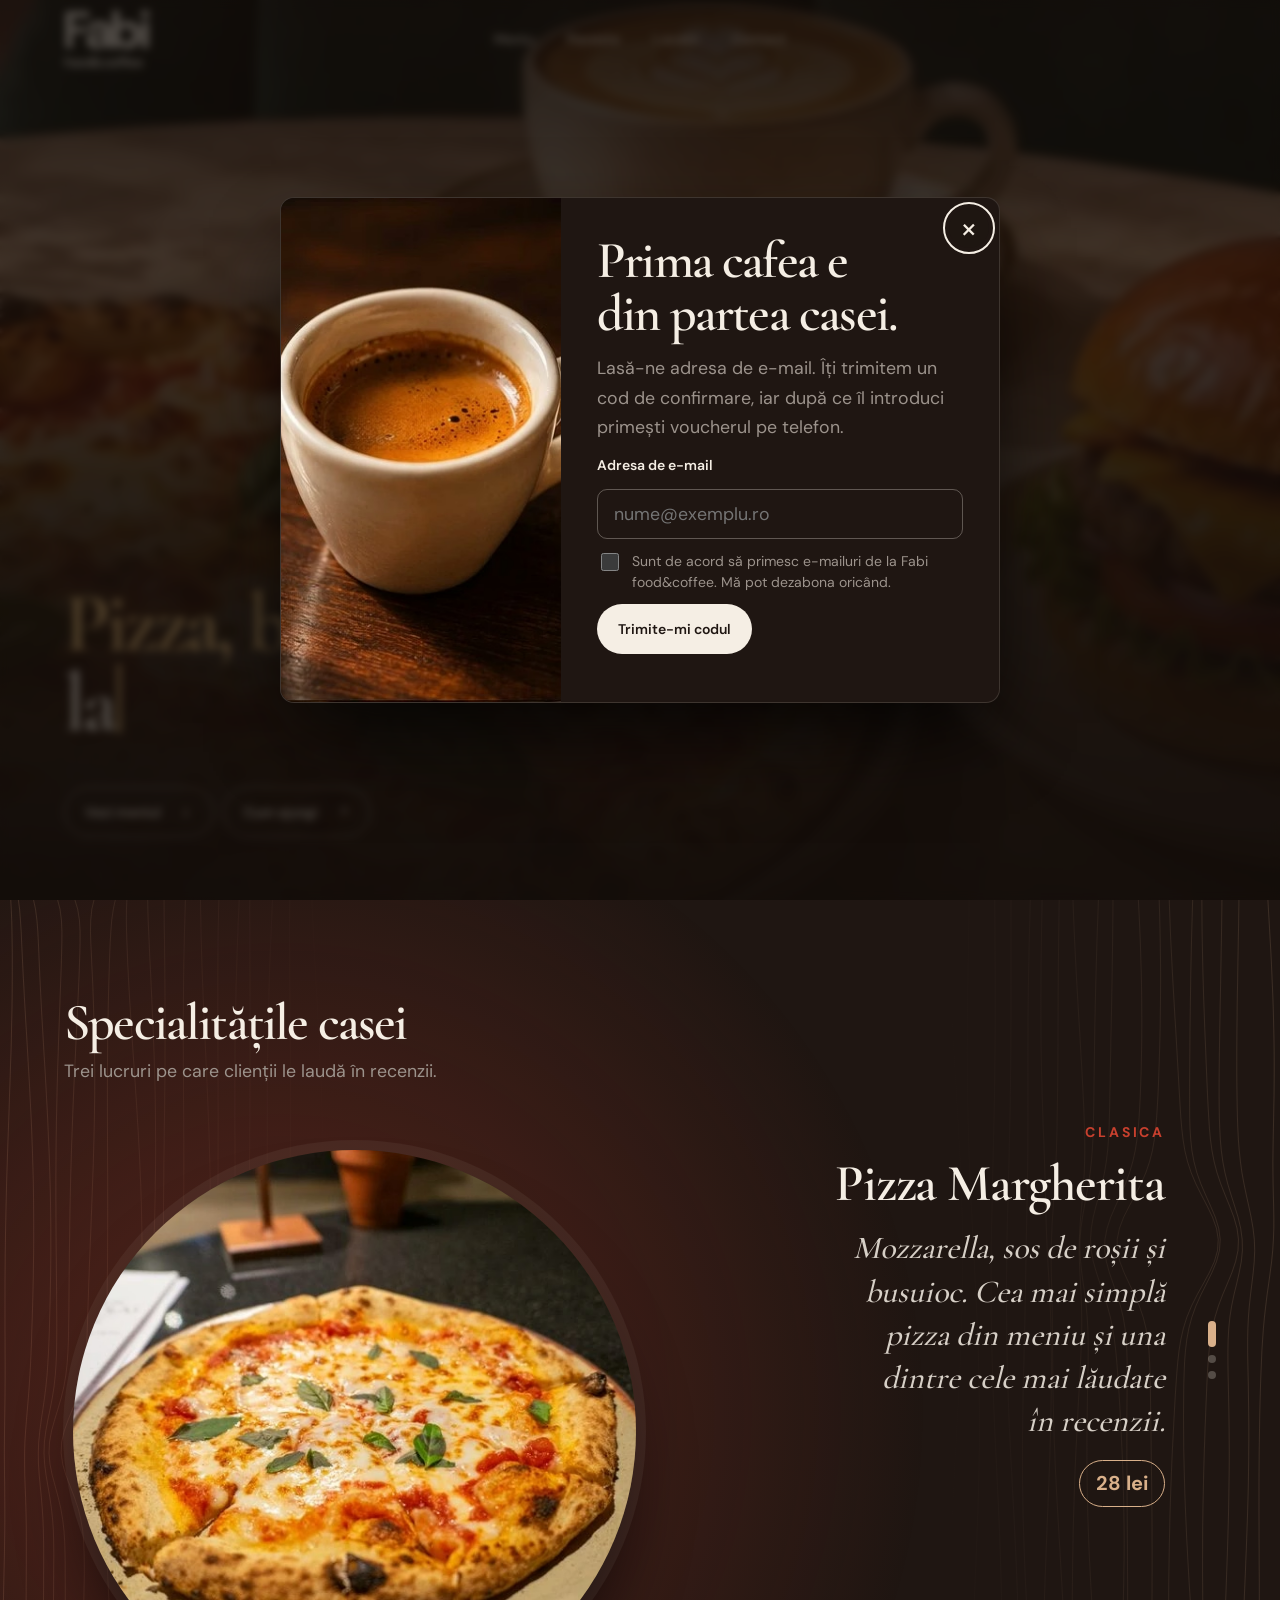
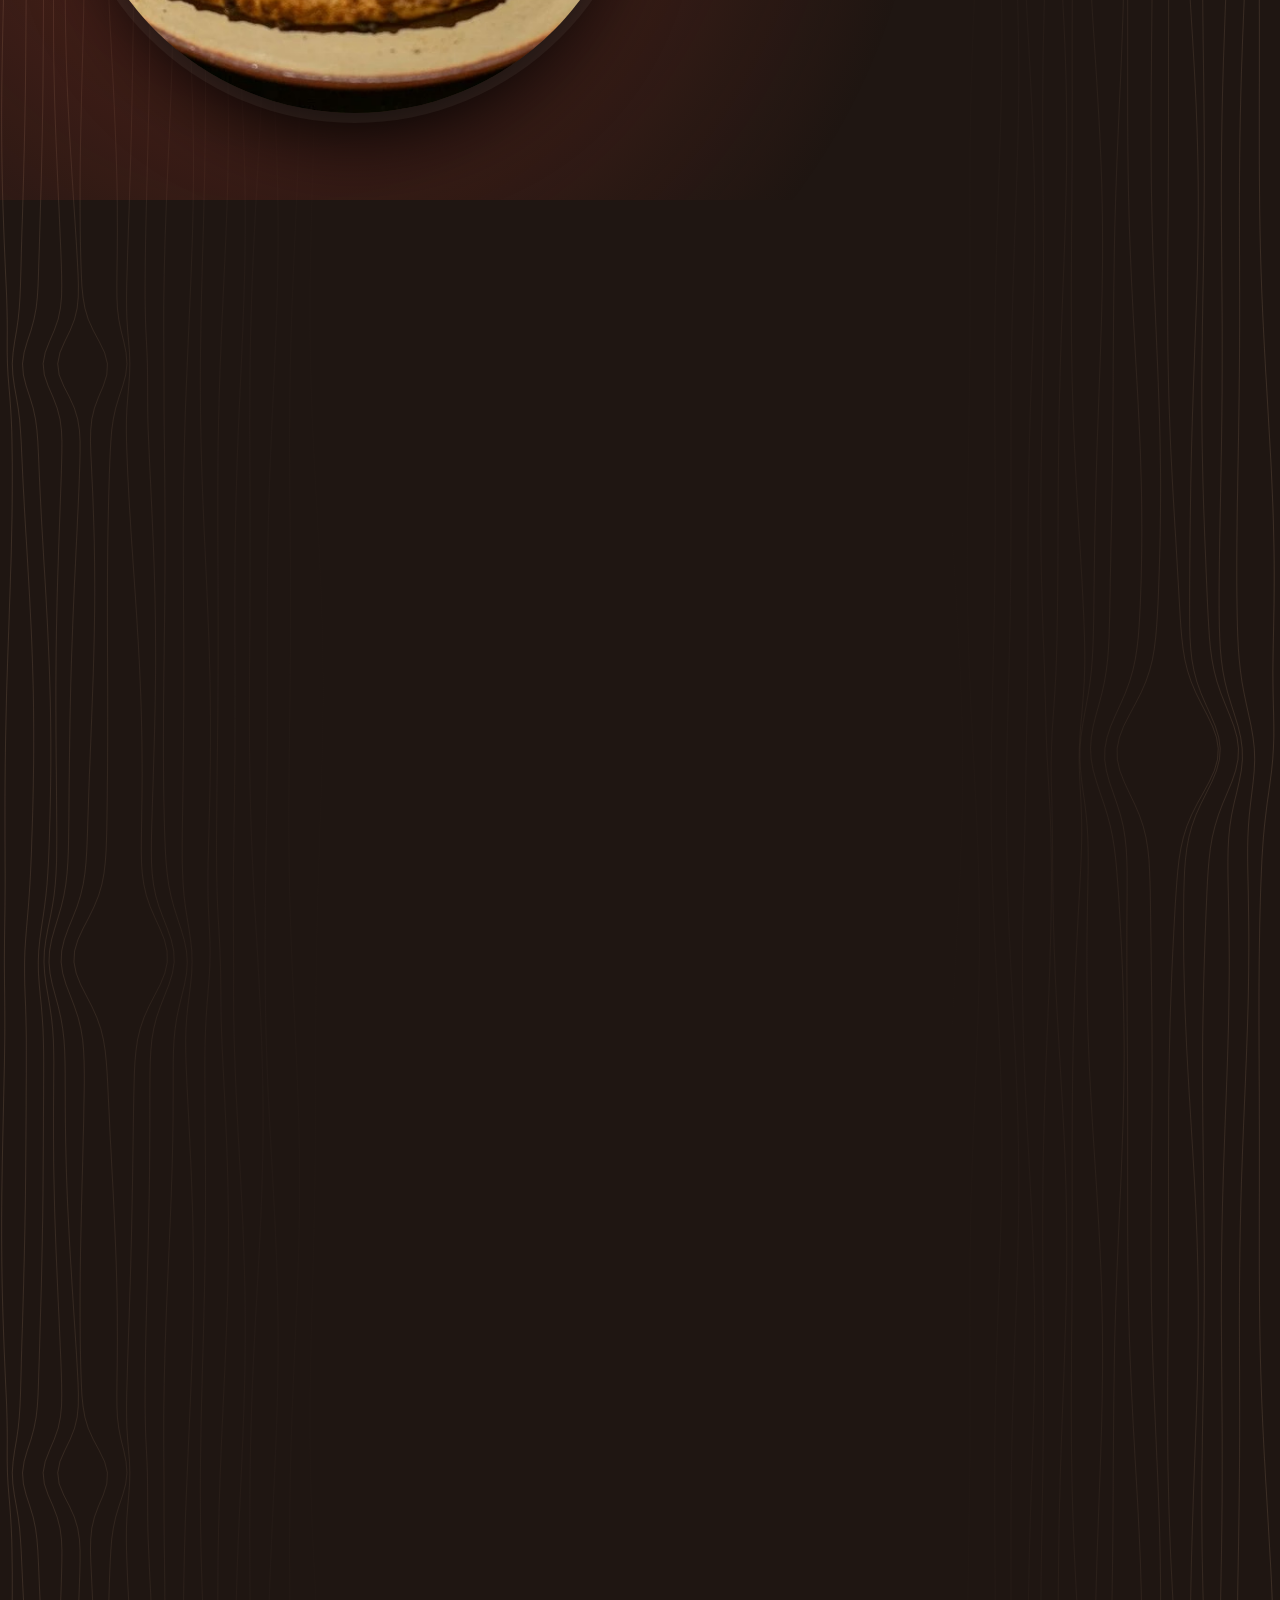
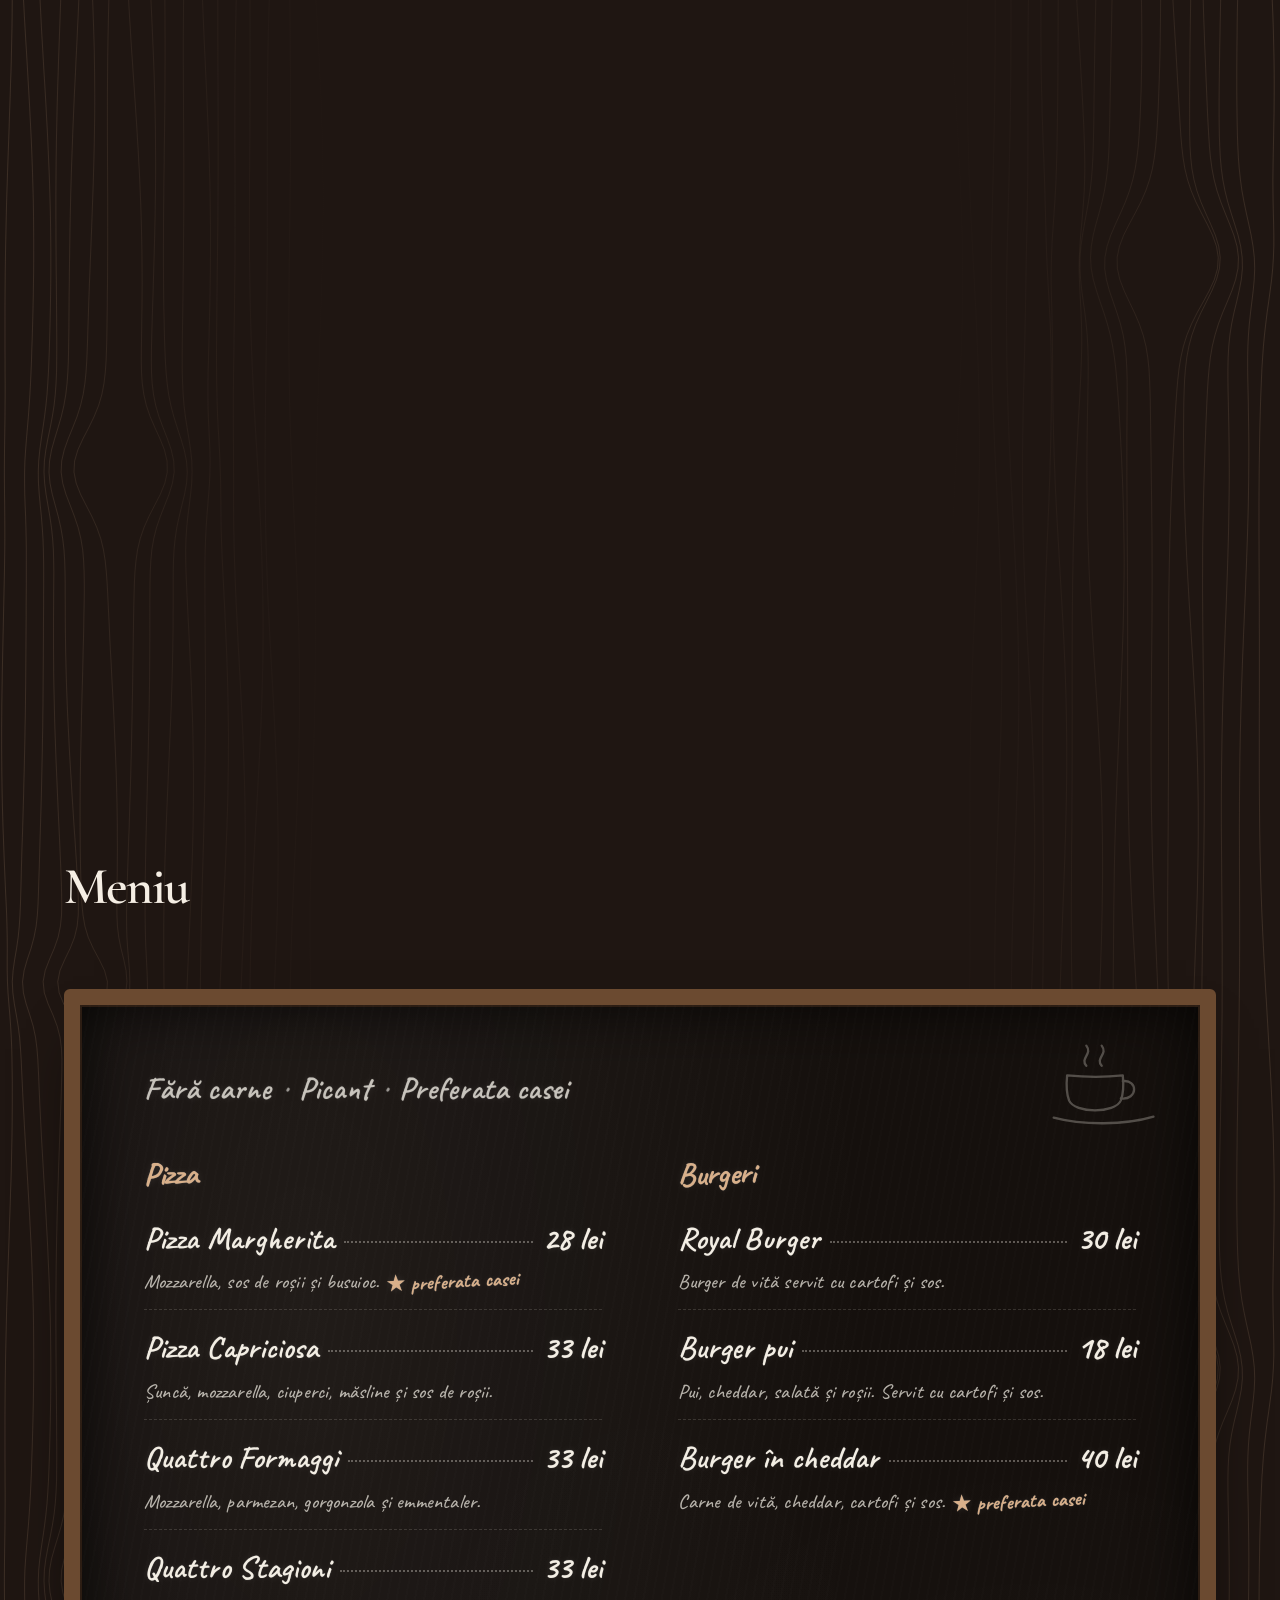
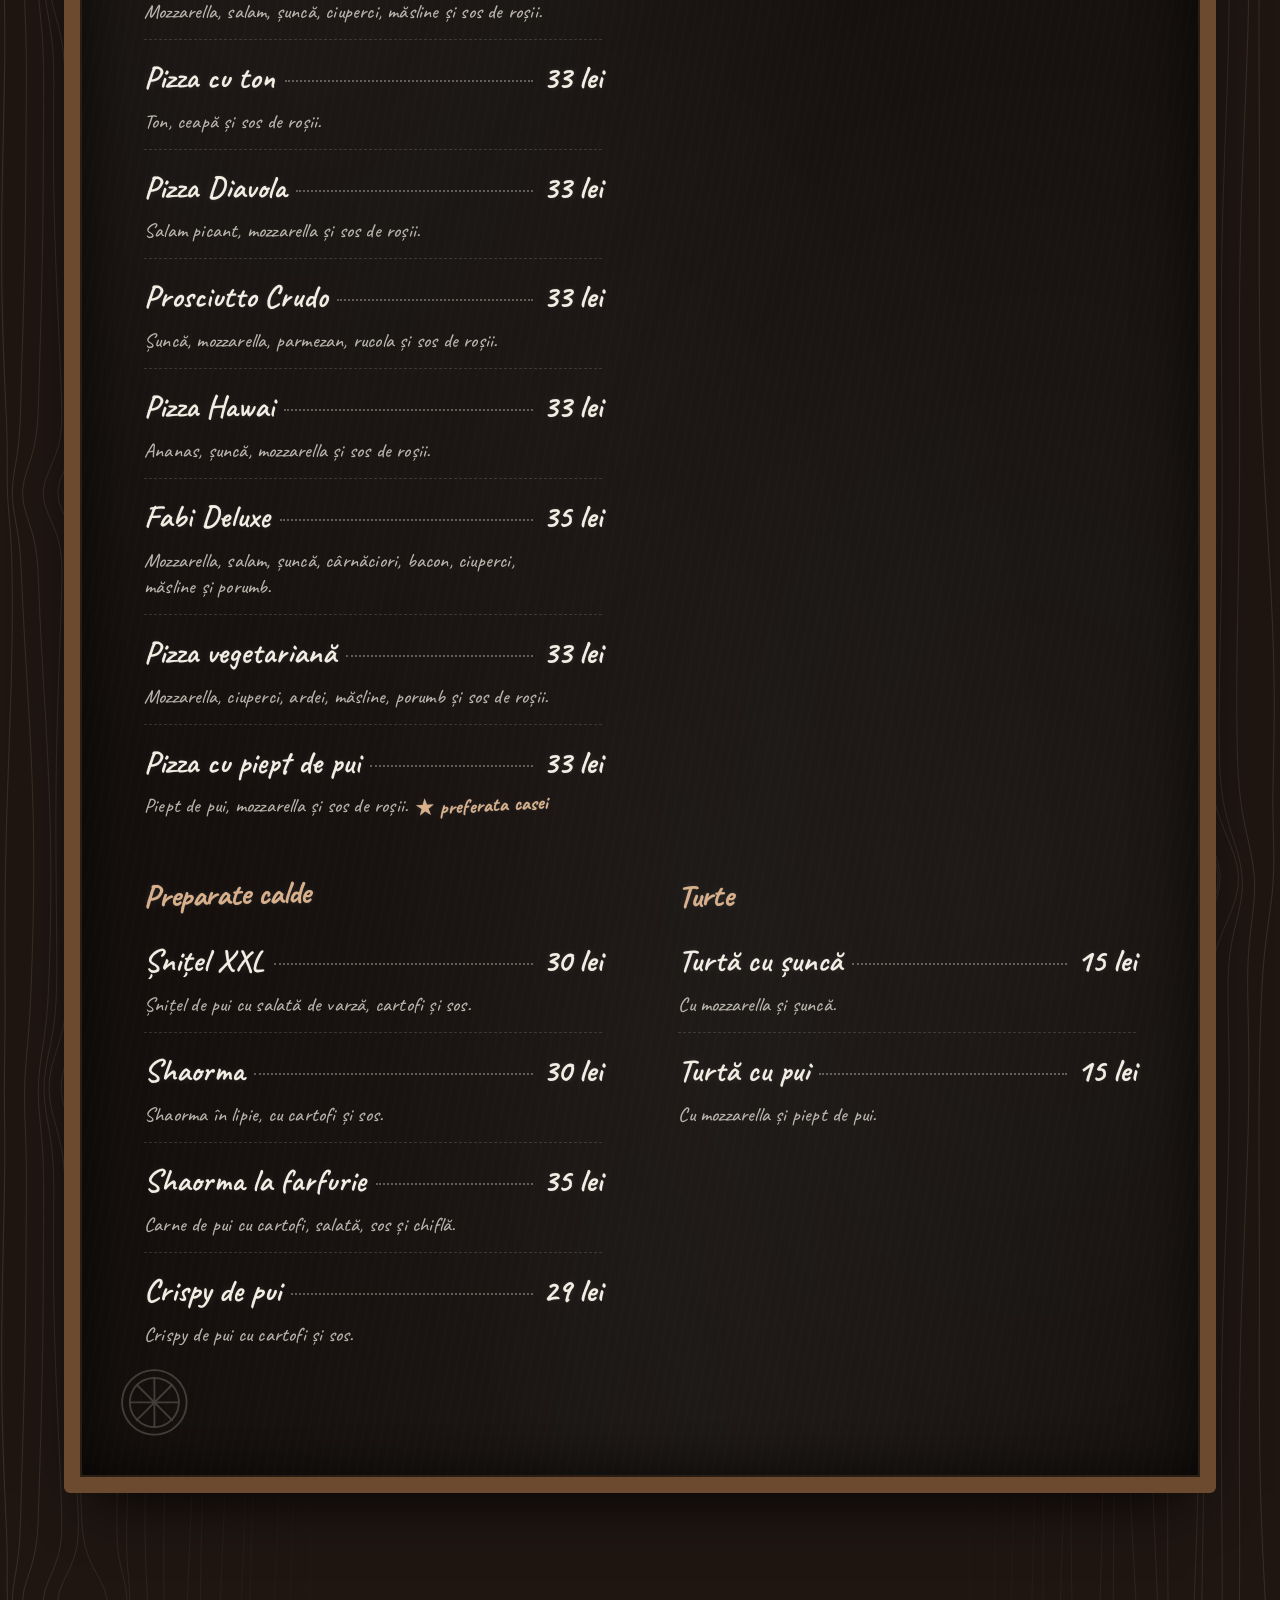
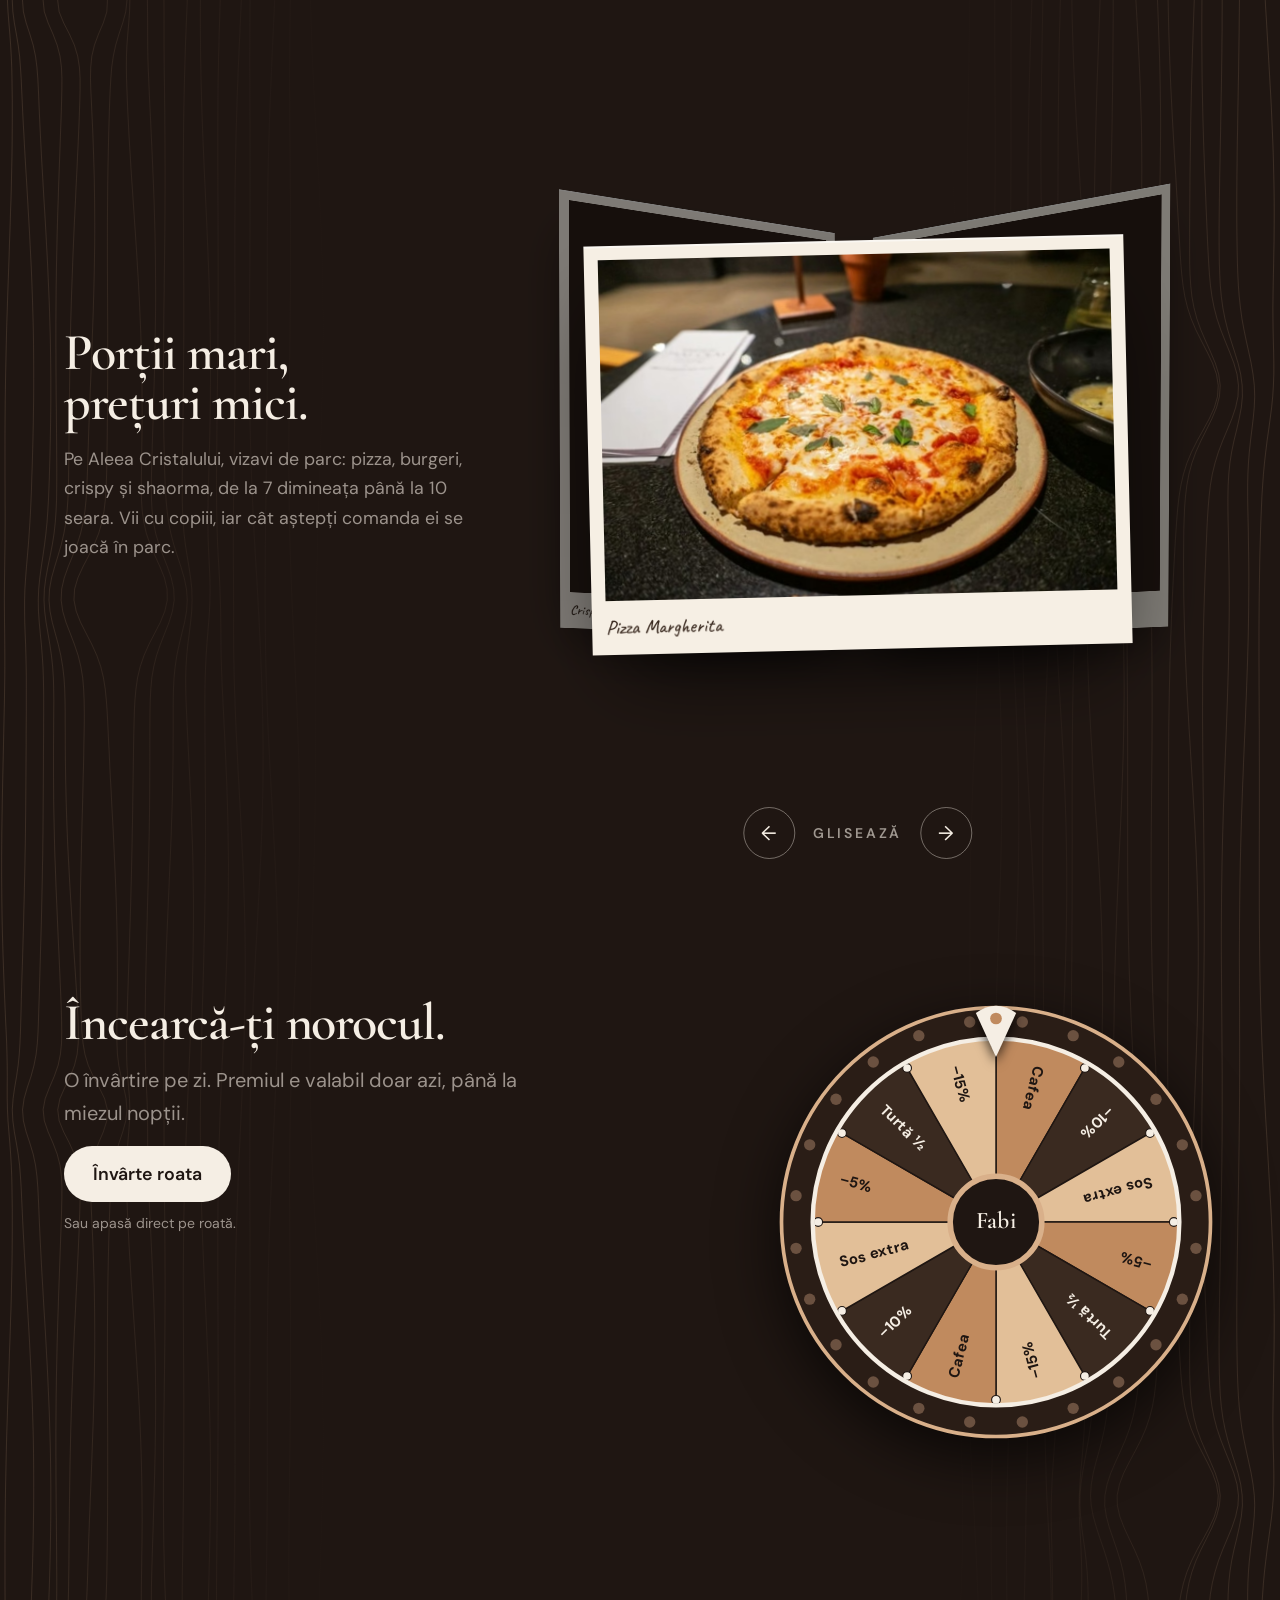
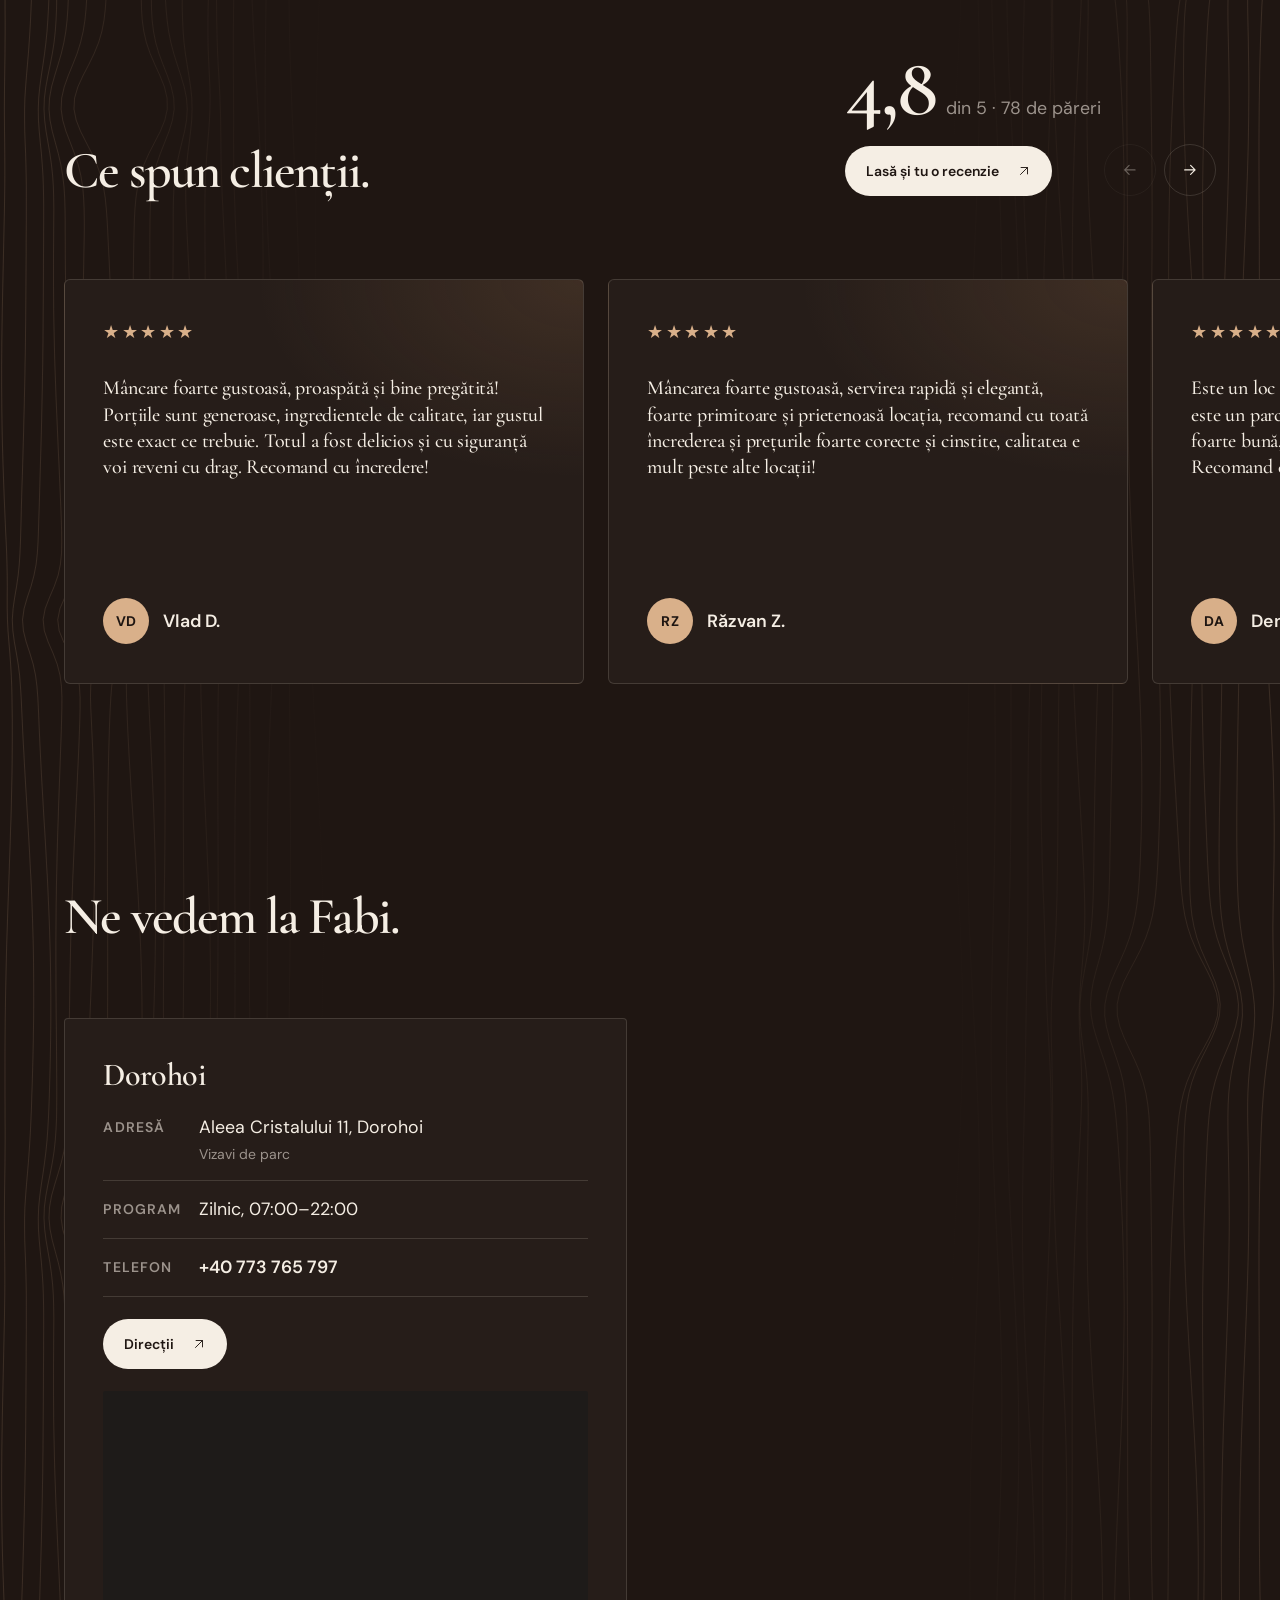
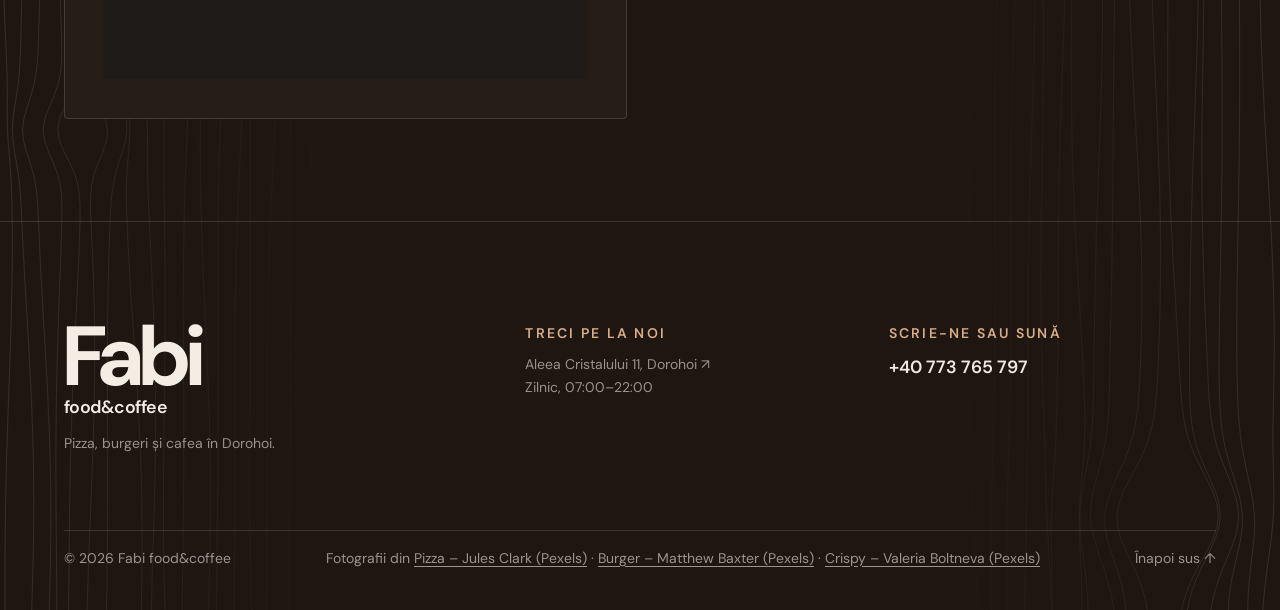
==== index.html @ 135b8add "Scoase etichetele „Imagine ilustrativă” de pe poze Co-Authored-By: Claude Opus 5.5 <noreply@anthropi" ====
<!doctype html>
<html lang="ro">
<head>
  <meta charset="utf-8">
  <script>document.documentElement.classList.add("js")</script>
  <meta name="viewport" content="width=device-width, initial-scale=1">
  <title>Fabi food&amp;coffee — Pizzerie și cafenea în Dorohoi</title>
  <meta name="description" content="Fabi food&amp;coffee, pizzerie și cafenea pe Aleea Cristalului 11 din Dorohoi. Pizza, burgeri, crispy, shaorma și turte, zilnic între 07:00 și 22:00.">
  <meta name="theme-color" content="#1F1612">
  <meta name="color-scheme" content="dark">
  <meta property="og:type" content="website">
  <meta property="og:locale" content="ro_RO">
  <meta property="og:title" content="Fabi food&amp;coffee — Pizzerie și cafenea în Dorohoi">
  <meta property="og:description" content="Fabi food&amp;coffee, pizzerie și cafenea pe Aleea Cristalului 11 din Dorohoi. Pizza, burgeri, crispy, shaorma și turte, zilnic între 07:00 și 22:00.">
  <meta property="og:image" content="https://cojocariuemilian73.github.io/fabi-dorohoi/assets/img/fabi/fabi-distribuire.jpg">
  <meta property="og:image:width" content="1200">
  <meta property="og:image:height" content="630">
  <meta property="og:image:alt" content="Pizza, burger și cappuccino la Fabi food&amp;coffee, Dorohoi · Imagine ilustrativă">
  <meta name="twitter:card" content="summary_large_image">
  <link rel="canonical" href="https://cojocariuemilian73.github.io/fabi-dorohoi/"><meta property="og:url" content="https://cojocariuemilian73.github.io/fabi-dorohoi/">
  <link rel="icon" href="assets/img/fabi/favicon.png" type="image/png" sizes="64x64">
  <link rel="preload" as="image" imagesrcset="assets/img/fabi/fabi-coperta-mobil-480.avif 480w, assets/img/fabi/fabi-coperta-mobil.avif 660w" imagesizes="100vw" type="image/avif" media="(max-width: 640px)">
  <link rel="preload" as="image" imagesrcset="assets/img/fabi/fabi-coperta-480.avif 480w, assets/img/fabi/fabi-coperta-960.avif 960w, assets/img/fabi/fabi-coperta.avif 1536w" imagesizes="100vw" type="image/avif" media="(min-width: 641px)">
  <link rel="preload" href="assets/fonts/cormorant-ro.woff2" as="font" type="font/woff2" crossorigin>
  <link rel="stylesheet" href="assets/css/style.css?v=79722fa7">
  <link rel="stylesheet" href="assets/css/extra.css?v=a1b1a578">
  
  <script type="application/ld+json">{"@context":"https://schema.org","@graph":[{"@type":"CafeOrCoffeeShop","name":"Fabi food&coffee Dorohoi","address":{"@type":"PostalAddress","streetAddress":"Aleea Cristalului 11","addressLocality":"Dorohoi","addressRegion":"Botoșani","addressCountry":"RO"},"hasMap":"https://www.google.com/maps/search/?api=1&query=Fabi%20food%26coffee%2C%20Aleea%20Cristalului%2011%2C%20Dorohoi","description":"Fabi food&coffee, pizzerie și cafenea pe Aleea Cristalului 11 din Dorohoi. Pizza, burgeri, crispy, shaorma și turte, zilnic între 07:00 și 22:00.","telephone":"+40 773 765 797","geo":{"@type":"GeoCoordinates","latitude":47.9513847,"longitude":26.3954609},"openingHoursSpecification":[{"@type":"OpeningHoursSpecification","dayOfWeek":["Monday","Tuesday","Wednesday","Thursday","Friday","Saturday","Sunday"],"opens":"07:00","closes":"22:00"}],"url":"https://cojocariuemilian73.github.io/fabi-dorohoi/","hasMenu":"https://cojocariuemilian73.github.io/fabi-dorohoi/#meniu"}]}</script>
  <script id="program-dorohoi" type="application/json">[{"zile":["Monday","Tuesday","Wednesday","Thursday","Friday","Saturday","Sunday"],"deschide":"07:00","inchide":"22:00"}]</script>
  <script defer src="assets/js/main.js?v=14b9f4d4" data-motion="assets/js/motion.js?v=0e676cb0"></script>
</head>
<body id="sus">
  <a class="skip-link" href="#continut">Sari la conținut</a>
  <header class="site-header">
    <div class="header-inner">
      <a class="wordmark" href="#sus"><span>Fabi</span><small>food&amp;coffee</small></a>
      <button type="button" class="nav-toggle" aria-haspopup="dialog" aria-controls="navigatie-mobila" hidden>Meniu <span aria-hidden="true"></span></button>
      <nav class="desktop-nav" aria-label="Navigare principală"><a href="#meniu">Meniu</a><a href="#atelier">Poveste</a><a href="#locatii">Locații</a><a href="#contact">Contact</a></nav>
    </div>
  </header>
  <dialog class="mobile-nav" id="navigatie-mobila" aria-label="Navigare mobilă">
    <div class="mobile-nav-head">
      <span class="wordmark" aria-hidden="true"><span>Fabi</span><small>food&amp;coffee</small></span>
      <form method="dialog"><button class="close-button" aria-label="Închide meniul" autofocus>×</button></form>
    </div>
    <nav aria-label="Navigare principală"><a href="#meniu">Meniu</a><a href="#atelier">Poveste</a><a href="#locatii">Locații</a><a href="#contact">Contact</a></nav>
    <a class="button button-dark" href="https://www.google.com/maps/dir/?api=1&amp;destination=Fabi%20food%26coffee%2C%20Aleea%20Cristalului%2011%2C%20Dorohoi">Cum ajungi <span aria-hidden="true">↗</span></a>
  </dialog>

  <main id="continut" tabindex="-1">
    <section class="hero" aria-labelledby="hero-title">
      <div class="hero-main">
        <div class="hero-media">
          <picture class="hero-photo">
            <source media="(max-width: 640px)" type="image/avif" srcset="assets/img/fabi/fabi-coperta-mobil-480.avif 480w, assets/img/fabi/fabi-coperta-mobil.avif 660w" sizes="100vw" width="660" height="870">
            <source media="(max-width: 640px)" type="image/webp" srcset="assets/img/fabi/fabi-coperta-mobil-480.webp 480w, assets/img/fabi/fabi-coperta-mobil.webp 660w" sizes="100vw" width="660" height="870">
            <source type="image/avif" srcset="assets/img/fabi/fabi-coperta-480.avif 480w, assets/img/fabi/fabi-coperta-960.avif 960w, assets/img/fabi/fabi-coperta.avif 1536w" sizes="100vw"><img src="assets/img/fabi/fabi-coperta.webp" srcset="assets/img/fabi/fabi-coperta-480.webp 480w, assets/img/fabi/fabi-coperta-960.webp 960w, assets/img/fabi/fabi-coperta.webp 1536w" sizes="100vw" width="1536" height="864" alt="Imagine ilustrativă. Pizza, burger cu cartofi și cappuccino pe o masă" fetchpriority="high">
          </picture>
        </div>
        <div class="hero-copy">
          <h1 id="hero-title" data-keys="Pizza,burgeri,cafea">Pizza, burgeri și cafea, la prețuri corecte.</h1>
          <div class="hero-actions">
            <a class="button button-ghost" href="#meniu">Vezi meniul <svg class="arrow-icon" viewBox="0 0 24 24" fill="none" stroke="currentColor" stroke-width="1.6" stroke-linecap="round" stroke-linejoin="round" aria-hidden="true"><path d="M12 4v15m-6-6 6 6 6-6"/></svg></a>
            <a class="button button-ghost" href="https://www.google.com/maps/dir/?api=1&amp;destination=Fabi%20food%26coffee%2C%20Aleea%20Cristalului%2011%2C%20Dorohoi">Cum ajungi <svg class="arrow-icon" viewBox="0 0 24 24" fill="none" stroke="currentColor" stroke-width="1.6" stroke-linecap="round" stroke-linejoin="round" aria-hidden="true"><path d="M6 18 18 6M7 6h11v11"/></svg></a>
          </div>
        </div>
      </div>
    </section>

    <section class="specials" id="specialitati" aria-labelledby="specials-title"><div class="specials-track" style="--count:3"><div class="specials-sticky"><div class="shell specials-inner"><div class="specials-head"><h2 id="specials-title">Specialitățile casei</h2><p>Trei lucruri pe care clienții le laudă în recenzii.</p></div><div class="specials-stage"><svg class="steam" viewBox="0 0 120 160" aria-hidden="true"><path d="M40 150c-14-20 14-34 0-56s12-36 0-60"/><path d="M62 150c-14-22 16-36 0-60s12-34 2-62"/><path d="M84 150c-12-18 12-32 0-52s10-30 0-52"/></svg><ul class="special-list"><li class="special" style="--i:0;--tint-own:#c8402e" data-tint="#c8402e"><div class="special-visual"><div class="special-photo"><picture><source type="image/avif" srcset="assets/img/fabi/fabi-pizza-480.avif 480w, assets/img/fabi/fabi-pizza.avif 900w" sizes="(min-width: 900px) 46vw, 80vw"><img src="assets/img/fabi/fabi-pizza.webp" srcset="assets/img/fabi/fabi-pizza-480.webp 480w, assets/img/fabi/fabi-pizza.webp 900w" sizes="(min-width: 900px) 46vw, 80vw" width="900" height="600" alt="Imagine ilustrativă. Pizza Margherita cu busuioc" loading="lazy" decoding="async"></picture></div></div><div class="special-copy"><span class="special-kicker">Clasica</span><h3>Pizza Margherita</h3><p>Mozzarella, sos de roșii și busuioc. Cea mai simplă pizza din meniu și una dintre cele mai lăudate în recenzii.</p><span class="price">28 lei</span></div></li><li class="special" style="--i:1;--tint-own:#d9a24e" data-tint="#d9a24e"><div class="special-visual"><div class="special-photo"><picture><source type="image/avif" srcset="assets/img/fabi/fabi-burger-480.avif 480w, assets/img/fabi/fabi-burger.avif 900w" sizes="(min-width: 900px) 46vw, 80vw"><img src="assets/img/fabi/fabi-burger.webp" srcset="assets/img/fabi/fabi-burger-480.webp 480w, assets/img/fabi/fabi-burger.webp 900w" sizes="(min-width: 900px) 46vw, 80vw" width="900" height="1064" alt="Imagine ilustrativă. Burger de pui cu cartofi prăjiți" loading="lazy" decoding="async"></picture></div></div><div class="special-copy"><span class="special-kicker">Rapid și sățios</span><h3>Burger pui</h3><p>Pui, cheddar, salată și roșii, servit cu cartofi și sos. Bun pentru o pauză de prânz scurtă.</p><span class="price">18 lei</span></div></li><li class="special" style="--i:2;--tint-own:#c98a3c" data-tint="#c98a3c"><div class="special-visual"><div class="special-photo"><picture><source type="image/avif" srcset="assets/img/fabi/fabi-crispy-480.avif 480w, assets/img/fabi/fabi-crispy.avif 900w" sizes="(min-width: 900px) 46vw, 80vw"><img src="assets/img/fabi/fabi-crispy.webp" srcset="assets/img/fabi/fabi-crispy-480.webp 480w, assets/img/fabi/fabi-crispy.webp 900w" sizes="(min-width: 900px) 46vw, 80vw" width="900" height="1349" alt="Imagine ilustrativă. Crispy de pui cu sos" loading="lazy" decoding="async"></picture></div></div><div class="special-copy"><span class="special-kicker">Crocant</span><h3>Crispy de pui</h3><p>Crispy de pui cu cartofi și sos. Merge la fel de bine în local sau la pachet.</p><span class="price">29 lei</span></div></li></ul></div><div class="specials-dots" aria-hidden="true"><span style="--i:0"></span><span style="--i:1"></span><span style="--i:2"></span></div></div></div></div></section>

    <section class="section menu-section" id="meniu" aria-labelledby="menu-title">
      <div class="shell">
        <div class="section-intro">
          <h2 id="menu-title">Meniu</h2>
          
        </div>
        <div class="chalkboard"><svg class="doodle doodle-cup" viewBox="0 0 120 100"><path pathLength="1" d="M22 40c20 2 40 2 58 0 1 10 1 18-2 26-6 14-48 14-54 0-3-8-3-16-2-26Z"/><path pathLength="1" d="M80 46c16-2 16 20-2 18"/><path pathLength="1" d="M8 84c30 8 74 8 104-1"/><path pathLength="1" d="M42 30c-7-8 7-12 0-21M58 30c-7-8 7-12 0-21"/></svg><svg class="doodle doodle-lemon" viewBox="0 0 100 100"><path pathLength="1" d="M50 8a42 42 0 1 1-.1 0Z"/><path pathLength="1" d="M50 18a32 32 0 1 1-.1 0Z"/><path pathLength="1" d="M50 18v64M18 50h64M27 27l46 46M73 27 27 73"/></svg><div class="board-filters" role="group" aria-label="Filtrează meniul"><button type="button" class="board-filter" data-filter="fara-carne" aria-pressed="false">Fără carne</button><button type="button" class="board-filter" data-filter="picant" aria-pressed="false">Picant</button><button type="button" class="board-filter" data-filter="preferat" aria-pressed="false">Preferata casei</button></div><div class="board-cols"><section class="board-group" data-category="pizza"><h3>Pizza</h3><ul class="board-list"><li class="board-item" data-pid="pizza-margherita" data-tags="fara-carne preferat" style="view-transition-name: produs-0"><div class="board-line"><span class="board-thumb" aria-hidden="true"><picture><source type="image/avif" srcset="assets/img/fabi/fabi-pizza-480.avif 480w, assets/img/fabi/fabi-pizza.avif 900w" sizes="52px"><img src="assets/img/fabi/fabi-pizza.webp" srcset="assets/img/fabi/fabi-pizza-480.webp 480w, assets/img/fabi/fabi-pizza.webp 900w" sizes="52px" width="900" height="600" alt="Imagine ilustrativă. Pizza Margherita cu busuioc" loading="lazy" decoding="async"></picture></span><h4>Pizza Margherita</h4><span class="board-dots" aria-hidden="true"></span><span class="board-price">28 lei</span></div><p>Mozzarella, sos de roșii și busuioc.<span class="board-fav">★ preferata casei</span></p></li><li class="board-item" data-pid="pizza-capriciosa" data-tags="" style="view-transition-name: produs-1"><div class="board-line"><h4>Pizza Capriciosa</h4><span class="board-dots" aria-hidden="true"></span><span class="board-price">33 lei</span></div><p>Șuncă, mozzarella, ciuperci, măsline și sos de roșii.</p></li><li class="board-item" data-pid="quattro-formaggi" data-tags="fara-carne" style="view-transition-name: produs-2"><div class="board-line"><h4>Quattro Formaggi</h4><span class="board-dots" aria-hidden="true"></span><span class="board-price">33 lei</span></div><p>Mozzarella, parmezan, gorgonzola și emmentaler.</p></li><li class="board-item" data-pid="quattro-stagioni" data-tags="" style="view-transition-name: produs-3"><div class="board-line"><h4>Quattro Stagioni</h4><span class="board-dots" aria-hidden="true"></span><span class="board-price">33 lei</span></div><p>Mozzarella, salam, șuncă, ciuperci, măsline și sos de roșii.</p></li><li class="board-item" data-pid="pizza-cu-ton" data-tags="" style="view-transition-name: produs-4"><div class="board-line"><h4>Pizza cu ton</h4><span class="board-dots" aria-hidden="true"></span><span class="board-price">33 lei</span></div><p>Ton, ceapă și sos de roșii.</p></li><li class="board-item" data-pid="pizza-diavola" data-tags="picant" style="view-transition-name: produs-5"><div class="board-line"><h4>Pizza Diavola</h4><span class="board-dots" aria-hidden="true"></span><span class="board-price">33 lei</span></div><p>Salam picant, mozzarella și sos de roșii.</p></li><li class="board-item" data-pid="prosciutto-crudo" data-tags="" style="view-transition-name: produs-6"><div class="board-line"><h4>Prosciutto Crudo</h4><span class="board-dots" aria-hidden="true"></span><span class="board-price">33 lei</span></div><p>Șuncă, mozzarella, parmezan, rucola și sos de roșii.</p></li><li class="board-item" data-pid="pizza-hawai" data-tags="" style="view-transition-name: produs-7"><div class="board-line"><h4>Pizza Hawai</h4><span class="board-dots" aria-hidden="true"></span><span class="board-price">33 lei</span></div><p>Ananas, șuncă, mozzarella și sos de roșii.</p></li><li class="board-item" data-pid="fabi-deluxe" data-tags="" style="view-transition-name: produs-8"><div class="board-line"><h4>Fabi Deluxe</h4><span class="board-dots" aria-hidden="true"></span><span class="board-price">35 lei</span></div><p>Mozzarella, salam, șuncă, cârnăciori, bacon, ciuperci, măsline și porumb.</p></li><li class="board-item" data-pid="pizza-vegetariana" data-tags="fara-carne" style="view-transition-name: produs-9"><div class="board-line"><h4>Pizza vegetariană</h4><span class="board-dots" aria-hidden="true"></span><span class="board-price">33 lei</span></div><p>Mozzarella, ciuperci, ardei, măsline, porumb și sos de roșii.</p></li><li class="board-item" data-pid="pizza-cu-piept-de-pui" data-tags="preferat" style="view-transition-name: produs-10"><div class="board-line"><h4>Pizza cu piept de pui</h4><span class="board-dots" aria-hidden="true"></span><span class="board-price">33 lei</span></div><p>Piept de pui, mozzarella și sos de roșii.<span class="board-fav">★ preferata casei</span></p></li></ul></section><section class="board-group" data-category="burgeri"><h3>Burgeri</h3><ul class="board-list"><li class="board-item" data-pid="royal-burger" data-tags="" style="view-transition-name: produs-11"><div class="board-line"><h4>Royal Burger</h4><span class="board-dots" aria-hidden="true"></span><span class="board-price">30 lei</span></div><p>Burger de vită servit cu cartofi și sos.</p></li><li class="board-item" data-pid="burger-pui" data-tags="" style="view-transition-name: produs-12"><div class="board-line"><span class="board-thumb" aria-hidden="true"><picture><source type="image/avif" srcset="assets/img/fabi/fabi-burger-480.avif 480w, assets/img/fabi/fabi-burger.avif 900w" sizes="52px"><img src="assets/img/fabi/fabi-burger.webp" srcset="assets/img/fabi/fabi-burger-480.webp 480w, assets/img/fabi/fabi-burger.webp 900w" sizes="52px" width="900" height="1064" alt="Imagine ilustrativă. Burger de pui cu cartofi prăjiți" loading="lazy" decoding="async"></picture></span><h4>Burger pui</h4><span class="board-dots" aria-hidden="true"></span><span class="board-price">18 lei</span></div><p>Pui, cheddar, salată și roșii. Servit cu cartofi și sos.</p></li><li class="board-item" data-pid="burger-in-cheddar" data-tags="preferat" style="view-transition-name: produs-13"><div class="board-line"><h4>Burger în cheddar</h4><span class="board-dots" aria-hidden="true"></span><span class="board-price">40 lei</span></div><p>Carne de vită, cheddar, cartofi și sos.<span class="board-fav">★ preferata casei</span></p></li></ul></section><section class="board-group" data-category="preparate"><h3>Preparate calde</h3><ul class="board-list"><li class="board-item" data-pid="snitel-xxl" data-tags="" style="view-transition-name: produs-14"><div class="board-line"><h4>Șnițel XXL</h4><span class="board-dots" aria-hidden="true"></span><span class="board-price">30 lei</span></div><p>Șnițel de pui cu salată de varză, cartofi și sos.</p></li><li class="board-item" data-pid="shaorma" data-tags="" style="view-transition-name: produs-15"><div class="board-line"><h4>Shaorma</h4><span class="board-dots" aria-hidden="true"></span><span class="board-price">30 lei</span></div><p>Shaorma în lipie, cu cartofi și sos.</p></li><li class="board-item" data-pid="shaorma-la-farfurie" data-tags="" style="view-transition-name: produs-16"><div class="board-line"><h4>Shaorma la farfurie</h4><span class="board-dots" aria-hidden="true"></span><span class="board-price">35 lei</span></div><p>Carne de pui cu cartofi, salată, sos și chiflă.</p></li><li class="board-item" data-pid="crispy-de-pui" data-tags="" style="view-transition-name: produs-17"><div class="board-line"><span class="board-thumb" aria-hidden="true"><picture><source type="image/avif" srcset="assets/img/fabi/fabi-crispy-480.avif 480w, assets/img/fabi/fabi-crispy.avif 900w" sizes="52px"><img src="assets/img/fabi/fabi-crispy.webp" srcset="assets/img/fabi/fabi-crispy-480.webp 480w, assets/img/fabi/fabi-crispy.webp 900w" sizes="52px" width="900" height="1349" alt="Imagine ilustrativă. Crispy de pui cu sos" loading="lazy" decoding="async"></picture></span><h4>Crispy de pui</h4><span class="board-dots" aria-hidden="true"></span><span class="board-price">29 lei</span></div><p>Crispy de pui cu cartofi și sos.</p></li></ul></section><section class="board-group" data-category="turte"><h3>Turte</h3><ul class="board-list"><li class="board-item" data-pid="turta-cu-sunca" data-tags="" style="view-transition-name: produs-18"><div class="board-line"><h4>Turtă cu șuncă</h4><span class="board-dots" aria-hidden="true"></span><span class="board-price">15 lei</span></div><p>Cu mozzarella și șuncă.</p></li><li class="board-item" data-pid="turta-cu-pui" data-tags="" style="view-transition-name: produs-19"><div class="board-line"><h4>Turtă cu pui</h4><span class="board-dots" aria-hidden="true"></span><span class="board-price">15 lei</span></div><p>Cu mozzarella și piept de pui.</p></li></ul></section></div><p class="board-empty" hidden>Nimic pe filtrul ăsta. Încearcă altul.</p><p class="sr-only" role="status" aria-live="polite" data-board-status></p></div>
      </div>
    </section>


    <section class="section wood" id="atelier" aria-labelledby="wood-title">
      <div class="wood-pin">
        <div class="wood-window" aria-hidden="true"><div class="ww-photos"><div class="ww-frame" style="--i:0;--w:900;--h:600;--rot:-2.2deg;--dx:0px;--dy:0px"><div class="ww-photo"><picture><source type="image/avif" srcset="assets/img/fabi/fabi-pizza-480.avif 480w, assets/img/fabi/fabi-pizza.avif 900w" sizes="(min-width: 900px) 800px, 90vw"><img src="assets/img/fabi/fabi-pizza.webp" srcset="assets/img/fabi/fabi-pizza-480.webp 480w, assets/img/fabi/fabi-pizza.webp 900w" sizes="(min-width: 900px) 800px, 90vw" width="900" height="600" alt="Imagine ilustrativă. Pizza Margherita cu busuioc" loading="lazy" decoding="async"></picture></div><p class="ww-cap">Pizza Margherita</p></div><div class="ww-frame" style="--i:1;--w:900;--h:1064;--rot:1.8deg;--dx:26px;--dy:-14px"><div class="ww-photo"><picture><source type="image/avif" srcset="assets/img/fabi/fabi-burger-480.avif 480w, assets/img/fabi/fabi-burger.avif 900w" sizes="(min-width: 900px) 800px, 90vw"><img src="assets/img/fabi/fabi-burger.webp" srcset="assets/img/fabi/fabi-burger-480.webp 480w, assets/img/fabi/fabi-burger.webp 900w" sizes="(min-width: 900px) 800px, 90vw" width="900" height="1064" alt="Imagine ilustrativă. Burger de pui cu cartofi prăjiți" loading="lazy" decoding="async"></picture></div><p class="ww-cap">Burger pui</p></div><div class="ww-frame" style="--i:2;--w:900;--h:1349;--rot:-1.2deg;--dx:-22px;--dy:12px"><div class="ww-photo"><picture><source type="image/avif" srcset="assets/img/fabi/fabi-crispy-480.avif 480w, assets/img/fabi/fabi-crispy.avif 900w" sizes="(min-width: 900px) 800px, 90vw"><img src="assets/img/fabi/fabi-crispy.webp" srcset="assets/img/fabi/fabi-crispy-480.webp 480w, assets/img/fabi/fabi-crispy.webp 900w" sizes="(min-width: 900px) 800px, 90vw" width="900" height="1349" alt="Imagine ilustrativă. Crispy de pui cu sos" loading="lazy" decoding="async"></picture></div><p class="ww-cap">Crispy de pui</p></div></div><div class="ww-shade"></div><div class="ww-copy"><p class="ww-title">Porții mari,<br> prețuri mici.</p><p class="ww-text">Pe Aleea Cristalului, vizavi de parc: pizza, burgeri, crispy și shaorma, de la 7 dimineața până la 10 seara. Vii cu copiii, iar cât aștepți comanda ei se joacă în parc.</p></div></div>
        <div class="shell wood-layout">
          <div class="wood-head">
            <h2 id="wood-title">Porții mari,<br> prețuri mici.</h2>
            <p>Pe Aleea Cristalului, vizavi de parc: pizza, burgeri, crispy și shaorma, de la 7 dimineața până la 10 seara. Vii cu copiii, iar cât aștepți comanda ei se joacă în parc.</p>
          </div>
          <div class="wood-rail" role="region" aria-label="Fotografii din cafenea, derulează spre dreapta" tabindex="0">
            <ul class="wood-strip"><li class="wood-figure is-wide w0"><div class="image-frame"><picture><source type="image/avif" srcset="assets/img/fabi/fabi-pizza-480.avif 480w, assets/img/fabi/fabi-pizza.avif 900w" sizes="(min-width: 900px) 46vh, 78vw"><img src="assets/img/fabi/fabi-pizza.webp" srcset="assets/img/fabi/fabi-pizza-480.webp 480w, assets/img/fabi/fabi-pizza.webp 900w" sizes="(min-width: 900px) 46vh, 78vw" width="900" height="600" alt="Imagine ilustrativă. Pizza Margherita cu busuioc" loading="lazy" decoding="async"></picture></div></li><li class="wood-figure w1"><div class="image-frame"><picture><source type="image/avif" srcset="assets/img/fabi/fabi-burger-480.avif 480w, assets/img/fabi/fabi-burger.avif 900w" sizes="(min-width: 900px) 46vh, 78vw"><img src="assets/img/fabi/fabi-burger.webp" srcset="assets/img/fabi/fabi-burger-480.webp 480w, assets/img/fabi/fabi-burger.webp 900w" sizes="(min-width: 900px) 46vh, 78vw" width="900" height="1064" alt="Imagine ilustrativă. Burger de pui cu cartofi prăjiți" loading="lazy" decoding="async"></picture></div></li><li class="wood-figure w2"><div class="image-frame"><picture><source type="image/avif" srcset="assets/img/fabi/fabi-crispy-480.avif 480w, assets/img/fabi/fabi-crispy.avif 900w" sizes="(min-width: 900px) 46vh, 78vw"><img src="assets/img/fabi/fabi-crispy.webp" srcset="assets/img/fabi/fabi-crispy-480.webp 480w, assets/img/fabi/fabi-crispy.webp 900w" sizes="(min-width: 900px) 46vh, 78vw" width="900" height="1349" alt="Imagine ilustrativă. Crispy de pui cu sos" loading="lazy" decoding="async"></picture></div></li></ul>
          </div>
        </div>
      </div>
    </section>

    <section class="section offers" id="oferte" aria-labelledby="offers-title"><div class="shell"><div class="offer-grid"><article class="offer offer-wheel"><h3 id="offers-title">Încearcă-ți norocul.</h3><p>O învârtire pe zi. Premiul e valabil doar azi, până la miezul nopții.</p><button type="button" class="wheel-wrap" aria-label="Învârte roata"><svg class="wheel" viewBox="0 0 240 240" aria-hidden="true"><circle class="wheel-frame" cx="120" cy="120" r="117"/><g class="wheel-lights"><circle class="bulb b0" cx="134.36" cy="10.94" r="3.1"/><circle class="bulb b1" cx="162.10" cy="18.37" r="3.1"/><circle class="bulb b0" cx="186.96" cy="32.73" r="3.1"/><circle class="bulb b1" cx="207.27" cy="53.04" r="3.1"/><circle class="bulb b0" cx="221.63" cy="77.90" r="3.1"/><circle class="bulb b1" cx="229.06" cy="105.64" r="3.1"/><circle class="bulb b0" cx="229.06" cy="134.36" r="3.1"/><circle class="bulb b1" cx="221.63" cy="162.10" r="3.1"/><circle class="bulb b0" cx="207.27" cy="186.96" r="3.1"/><circle class="bulb b1" cx="186.96" cy="207.27" r="3.1"/><circle class="bulb b0" cx="162.10" cy="221.63" r="3.1"/><circle class="bulb b1" cx="134.36" cy="229.06" r="3.1"/><circle class="bulb b0" cx="105.64" cy="229.06" r="3.1"/><circle class="bulb b1" cx="77.90" cy="221.63" r="3.1"/><circle class="bulb b0" cx="53.04" cy="207.27" r="3.1"/><circle class="bulb b1" cx="32.73" cy="186.96" r="3.1"/><circle class="bulb b0" cx="18.37" cy="162.10" r="3.1"/><circle class="bulb b1" cx="10.94" cy="134.36" r="3.1"/><circle class="bulb b0" cx="10.94" cy="105.64" r="3.1"/><circle class="bulb b1" cx="18.37" cy="77.90" r="3.1"/><circle class="bulb b0" cx="32.73" cy="53.04" r="3.1"/><circle class="bulb b1" cx="53.04" cy="32.73" r="3.1"/><circle class="bulb b0" cx="77.90" cy="18.37" r="3.1"/><circle class="bulb b1" cx="105.64" cy="10.94" r="3.1"/></g><g class="wheel-disc"><path class="slice s0" data-slice="0" d="M120 120L120.00 20.00A100 100 0 0 1 170.00 33.40Z"/><text class="t0" transform="rotate(15.0 120 120) translate(120 32) rotate(90)" dominant-baseline="middle">Cafea</text><path class="slice s1" data-slice="1" d="M120 120L170.00 33.40A100 100 0 0 1 206.60 70.00Z"/><text class="t1" transform="rotate(45.0 120 120) translate(120 32) rotate(90)" dominant-baseline="middle">−10%</text><path class="slice s2" data-slice="2" d="M120 120L206.60 70.00A100 100 0 0 1 220.00 120.00Z"/><text class="t2" transform="rotate(75.0 120 120) translate(120 32) rotate(90)" dominant-baseline="middle">Sos extra</text><path class="slice s0" data-slice="3" d="M120 120L220.00 120.00A100 100 0 0 1 206.60 170.00Z"/><text class="t0" transform="rotate(105.0 120 120) translate(120 32) rotate(90)" dominant-baseline="middle">−5%</text><path class="slice s1" data-slice="4" d="M120 120L206.60 170.00A100 100 0 0 1 170.00 206.60Z"/><text class="t1" transform="rotate(135.0 120 120) translate(120 32) rotate(90)" dominant-baseline="middle">Turtă ½</text><path class="slice s2" data-slice="5" d="M120 120L170.00 206.60A100 100 0 0 1 120.00 220.00Z"/><text class="t2" transform="rotate(165.0 120 120) translate(120 32) rotate(90)" dominant-baseline="middle">−15%</text><path class="slice s0" data-slice="6" d="M120 120L120.00 220.00A100 100 0 0 1 70.00 206.60Z"/><text class="t0" transform="rotate(195.0 120 120) translate(120 32) rotate(90)" dominant-baseline="middle">Cafea</text><path class="slice s1" data-slice="7" d="M120 120L70.00 206.60A100 100 0 0 1 33.40 170.00Z"/><text class="t1" transform="rotate(225.0 120 120) translate(120 32) rotate(90)" dominant-baseline="middle">−10%</text><path class="slice s2" data-slice="8" d="M120 120L33.40 170.00A100 100 0 0 1 20.00 120.00Z"/><text class="t2" transform="rotate(255.0 120 120) translate(120 32) rotate(90)" dominant-baseline="middle">Sos extra</text><path class="slice s0" data-slice="9" d="M120 120L20.00 120.00A100 100 0 0 1 33.40 70.00Z"/><text class="t0" transform="rotate(285.0 120 120) translate(120 32) rotate(90)" dominant-baseline="middle">−5%</text><path class="slice s1" data-slice="10" d="M120 120L33.40 70.00A100 100 0 0 1 70.00 33.40Z"/><text class="t1" transform="rotate(315.0 120 120) translate(120 32) rotate(90)" dominant-baseline="middle">Turtă ½</text><path class="slice s2" data-slice="11" d="M120 120L70.00 33.40A100 100 0 0 1 120.00 20.00Z"/><text class="t2" transform="rotate(345.0 120 120) translate(120 32) rotate(90)" dominant-baseline="middle">−15%</text><circle class="peg" cx="120.00" cy="23.00" r="2.4"/><circle class="peg" cx="168.50" cy="36.00" r="2.4"/><circle class="peg" cx="204.00" cy="71.50" r="2.4"/><circle class="peg" cx="217.00" cy="120.00" r="2.4"/><circle class="peg" cx="204.00" cy="168.50" r="2.4"/><circle class="peg" cx="168.50" cy="204.00" r="2.4"/><circle class="peg" cx="120.00" cy="217.00" r="2.4"/><circle class="peg" cx="71.50" cy="204.00" r="2.4"/><circle class="peg" cx="36.00" cy="168.50" r="2.4"/><circle class="peg" cx="23.00" cy="120.00" r="2.4"/><circle class="peg" cx="36.00" cy="71.50" r="2.4"/><circle class="peg" cx="71.50" cy="36.00" r="2.4"/></g><circle class="wheel-edge" cx="120" cy="120" r="100"/><circle class="wheel-hub" cx="120" cy="120" r="25"/><text class="wheel-hub-text" x="120" y="121" text-anchor="middle" dominant-baseline="middle">Fabi</text><g class="wheel-pointer"><path d="M120 30 L109 6 Q120 -2 131 6 Z"/><circle cx="120" cy="9" r="3.2"/></g></svg></button><button type="button" class="button button-dark" data-spin>Învârte roata</button><p class="wheel-hint">Sau apasă direct pe roată.</p><p class="wheel-result" role="status"></p></article></div></div><script id="extra-config" type="application/json">{"prizes": ["Cafea din partea casei", "10% reducere", "Sos extra gratuit", "5% reducere", "Turtă la jumătate de preț", "15% reducere"], "wheelValid": "Valabil doar azi, până la ora 24:00.", "prefix": "Fabi", "supabaseUrl": "", "supabaseKey": ""}</script></section>

    <section class="section reviews" id="recenzii" aria-labelledby="reviews-title">
      <div class="shell">
        <div class="section-intro reviews-intro">
          <h2 id="reviews-title">Ce spun clienții.</h2>
          <div class="reviews-side">
            <p class="reviews-rating"><strong>4,8</strong><span>din 5 · 78 de păreri</span></p>
            <a class="button button-dark" href="https://search.google.com/local/writereview?placeid=ChIJ1zidVgBhNEcRBigZk21ASNs">Lasă și tu o recenzie <svg class="arrow-icon" viewBox="0 0 24 24" fill="none" stroke="currentColor" stroke-width="1.6" stroke-linecap="round" stroke-linejoin="round" aria-hidden="true"><path d="M6 18 18 6M7 6h11v11"/></svg></a>
            <div class="reviews-nav" hidden>
              <button type="button" class="reviews-prev" aria-label="Recenzia anterioară" aria-controls="reviews-track"><svg class="arrow-icon" viewBox="0 0 24 24" fill="none" stroke="currentColor" stroke-width="1.6" stroke-linecap="round" stroke-linejoin="round" aria-hidden="true"><path d="M19 12H5m6-6-6 6 6 6"/></svg></button>
              <button type="button" class="reviews-next" aria-label="Recenzia următoare" aria-controls="reviews-track"><svg class="arrow-icon" viewBox="0 0 24 24" fill="none" stroke="currentColor" stroke-width="1.6" stroke-linecap="round" stroke-linejoin="round" aria-hidden="true"><path d="M5 12h14m-6-6 6 6-6 6"/></svg></button>
            </div>
          </div>
        </div>
      </div>
      <div class="reviews-track" id="reviews-track" role="region" aria-label="Recenzii, derulează spre dreapta" tabindex="0" data-lenis-prevent-wheel><article class="review-card is-long"><span class="review-stars" role="img" aria-label="5 din 5 stele">★★★★★<span class="dim"></span></span><p class="review-text">Mâncare foarte gustoasă, proaspătă și bine pregătită! Porțiile sunt generoase, ingredientele de calitate, iar gustul este exact ce trebuie. Totul a fost delicios și cu siguranță voi reveni cu drag. Recomand cu încredere!</p><footer class="review-person"><span class="review-avatar" aria-hidden="true">VD</span><span class="review-name">Vlad D.</span></footer></article><article class="review-card is-long"><span class="review-stars" role="img" aria-label="5 din 5 stele">★★★★★<span class="dim"></span></span><p class="review-text">Mâncarea foarte gustoasă, servirea rapidă și elegantă, foarte primitoare și prietenoasă locația, recomand cu toată încrederea și prețurile foarte corecte și cinstite, calitatea e mult peste alte locații!</p><footer class="review-person"><span class="review-avatar" aria-hidden="true">RZ</span><span class="review-name">Răzvan Z.</span></footer></article><article class="review-card is-long"><span class="review-stars" role="img" aria-label="5 din 5 stele">★★★★★<span class="dim"></span></span><p class="review-text">Este un loc bun pentru copii, deoarece fix în fața localului este un parc unde copiii se pot juca. În rest, mâncarea foarte bună, prețuri bune, iar mâncarea vine repede. Recomand cu încredere!</p><footer class="review-person"><span class="review-avatar" aria-hidden="true">DA</span><span class="review-name">Denis A.</span></footer></article><article class="review-card is-long"><span class="review-stars" role="img" aria-label="5 din 5 stele">★★★★★<span class="dim"></span></span><p class="review-text">Cel mai bun local din Dorohoi fără îndoială, prețuri minunate, produse de calitate, un personal minunat, cu siguranță voi reveni, de 70 de lei au mâncat 4 persoane pe săturate, 100% recomand</p><footer class="review-person"><span class="review-avatar" aria-hidden="true">IS</span><span class="review-name">Iasmina S.</span></footer></article><article class="review-card is-long"><span class="review-stars" role="img" aria-label="5 din 5 stele">★★★★★<span class="dim"></span></span><p class="review-text">Pot spune că de când am intrat a fost o atmosferă foarte primitoare, mâncarea a fost la fel de bună, servirea a fost rapidă și angajații foarte amabili. Recomand cu încredere!</p><footer class="review-person"><span class="review-avatar" aria-hidden="true">Ș</span><span class="review-name">Ștefan</span></footer></article><article class="review-card"><span class="review-stars" role="img" aria-label="5 din 5 stele">★★★★★<span class="dim"></span></span><p class="review-text">Am fost pentru prima dată la Fabi Food &amp; Coffee și chiar am rămas plăcut surprinsă. Mâncarea a fost foarte bună, porțiile generoase, iar servirea rapidă.</p><footer class="review-person"><span class="review-avatar" aria-hidden="true">PM</span><span class="review-name">Petronela M.</span></footer></article><article class="review-card"><span class="review-stars" role="img" aria-label="5 din 5 stele">★★★★★<span class="dim"></span></span><p class="review-text">Am comandat pizza family crispy și pizza cu piept de pui, a fost foarte bună, o pizza de calitate și cu un gust aparte. Recomand cu încredere!</p><footer class="review-person"><span class="review-avatar" aria-hidden="true">DM</span><span class="review-name">Damaris M.</span></footer></article><article class="review-card"><span class="review-stars" role="img" aria-label="5 din 5 stele">★★★★★<span class="dim"></span></span><p class="review-text">O locație superbă. Peste așteptări. Dorohoi chiar merita un loc ca acesta, cu mâncare bună și la un preț accesibil pentru toată lumea.</p><footer class="review-person"><span class="review-avatar" aria-hidden="true">MP</span><span class="review-name">Mihai P.</span></footer></article><article class="review-card"><span class="review-stars" role="img" aria-label="5 din 5 stele">★★★★★<span class="dim"></span></span><p class="review-text">Mâncarea foarte bună, atmosfera primitoare și foarte curat totul. Cu siguranță mai venim să încercăm și celelalte tipuri de mâncare.</p><footer class="review-person"><span class="review-avatar" aria-hidden="true">AD</span><span class="review-name">Andrei D.</span></footer></article><article class="review-card"><span class="review-stars" role="img" aria-label="5 din 5 stele">★★★★★<span class="dim"></span></span><p class="review-text">Este un loc curat, primitor și cu gust, mâncarea este delicioasă și angajații sunt foarte amabili. Recomand cu încredere!</p><footer class="review-person"><span class="review-avatar" aria-hidden="true">AA</span><span class="review-name">Adina A.</span></footer></article><article class="review-card"><span class="review-stars" role="img" aria-label="5 din 5 stele">★★★★★<span class="dim"></span></span><p class="review-text">Un loc superb, cu atmosferă plăcută și mâncare bună. Cele mai bune prețuri din orașul Dorohoi, calitate, cantitate.</p><footer class="review-person"><span class="review-avatar" aria-hidden="true">C</span><span class="review-name">Cretzu</span></footer></article><article class="review-card"><span class="review-stars" role="img" aria-label="5 din 5 stele">★★★★★<span class="dim"></span></span><p class="review-text">Pizza a fost foarte bună, mai ales cea margherita. Personalul a fost amabil și înțelegător.</p><footer class="review-person"><span class="review-avatar" aria-hidden="true">RD</span><span class="review-name">Robert D.</span></footer></article><article class="review-card"><span class="review-stars" role="img" aria-label="5 din 5 stele">★★★★★<span class="dim"></span></span><p class="review-text">Am încercat pizza și burgerul cu cheddar, ambele foarte bune. Recomand cu drag!</p><footer class="review-person"><span class="review-avatar" aria-hidden="true">MB</span><span class="review-name">Monalisa B.</span></footer></article><article class="review-card"><span class="review-stars" role="img" aria-label="5 din 5 stele">★★★★★<span class="dim"></span></span><p class="review-text">Mâncarea extraordinară, personalul gentil, locația de 10+</p><footer class="review-person"><span class="review-avatar" aria-hidden="true">CZ</span><span class="review-name">Cristina Z.</span></footer></article><article class="review-card"><span class="review-stars" role="img" aria-label="5 din 5 stele">★★★★★<span class="dim"></span></span><p class="review-text">Foarte bun! Am mâncat burger cheddar și a fost delicios.</p><footer class="review-person"><span class="review-avatar" aria-hidden="true">ED</span><span class="review-name">Evelina D.</span></footer></article><article class="review-card"><span class="review-stars" role="img" aria-label="5 din 5 stele">★★★★★<span class="dim"></span></span><p class="review-text">Mâncarea și personalul sunt pur și simplu la alt nivel!</p><footer class="review-person"><span class="review-avatar" aria-hidden="true">RR</span><span class="review-name">Rebeca R.</span></footer></article><article class="review-card"><span class="review-stars" role="img" aria-label="5 din 5 stele">★★★★★<span class="dim"></span></span><p class="review-text">Cea mai bună pizza din Dorohoi, foarte bună!</p><footer class="review-person"><span class="review-avatar" aria-hidden="true">IC</span><span class="review-name">Ioan C.</span></footer></article><article class="review-card is-short"><span class="review-stars" role="img" aria-label="5 din 5 stele">★★★★★<span class="dim"></span></span><p class="review-text">Bun, ieftin și rapid!</p><footer class="review-person"><span class="review-avatar" aria-hidden="true">DG</span><span class="review-name">Delia G.</span></footer></article></div>
    </section>

    <section class="section locations" id="locatii" aria-labelledby="locations-title">
      <div class="shell">
        <div class="section-intro">
          <h2 id="locations-title">Ne vedem la Fabi.</h2>
        </div>
        <div class="locations-grid"><article class="location-card" aria-labelledby="loc-dorohoi"><h3 id="loc-dorohoi">Dorohoi</h3><dl class="location-facts"><div><dt>Adresă</dt><dd>Aleea Cristalului 11, Dorohoi<span>Vizavi de parc</span></dd></div><div><dt>Program</dt><dd>Zilnic, 07:00–22:00</dd></div><div><dt>Telefon</dt><dd><a class="location-phone" href="tel:+40773765797">+40 773 765 797</a><span class="chips"></span></dd></div></dl><a class="button button-dark" href="https://www.google.com/maps/dir/?api=1&amp;destination=Fabi%20food%26coffee%2C%20Aleea%20Cristalului%2011%2C%20Dorohoi">Direcții <svg class="arrow-icon" viewBox="0 0 24 24" fill="none" stroke="currentColor" stroke-width="1.6" stroke-linecap="round" stroke-linejoin="round" aria-hidden="true"><path d="M6 18 18 6M7 6h11v11"/></svg></a><figure class="location-map" data-lenis-prevent><iframe src="https://www.google.com/maps?cid=15800950131992897542&amp;output=embed&amp;hl=ro" title="Hartă: Fabi Dorohoi, Aleea Cristalului 11" loading="lazy" referrerpolicy="strict-origin-when-cross-origin" allowfullscreen></iframe></figure></article></div>
      </div>
    </section>
  </main>

  <footer class="site-footer" id="contact">
    <div class="shell">
      <div class="footer-grid">
        <div class="footer-brand">
          <a class="wordmark" href="#sus"><span>Fabi</span><small>food&amp;coffee</small></a>
          <p>Pizza, burgeri și cafea în Dorohoi.</p>
          
        </div>
        <div>
          <h2 class="eyebrow">Treci pe la noi</h2>
          <address><a href="https://www.google.com/maps/dir/?api=1&amp;destination=Fabi%20food%26coffee%2C%20Aleea%20Cristalului%2011%2C%20Dorohoi">Aleea Cristalului 11, Dorohoi <span aria-hidden="true">↗</span></a></address>
          <p>Zilnic, 07:00–22:00</p>
        </div>
        <div>
          <h2 class="eyebrow">Scrie-ne sau sună</h2>
          <a class="footer-phone" href="tel:+40773765797">+40 773 765 797</a>
          <ul class="contact-links"></ul>
        </div>
      </div>
      <div class="footer-base"><p>© <span id="year">2026</span> Fabi food&amp;coffee</p><p class="photo-credits">Fotografii din <a href="https://www.pexels.com/photo/delicious-homemade-margherita-pizza-on-plate-35555214/">Pizza – Jules Clark (Pexels)</a> · <a href="https://www.pexels.com/photo/delicious-burger-and-fries-on-wooden-table-36071504/">Burger – Matthew Baxter (Pexels)</a> · <a href="https://www.pexels.com/photo/crispy-fried-chicken-tenders-with-dipping-sauce-29653191/">Crispy – Valeria Boltneva (Pexels)</a></p><a href="#sus">Înapoi sus <span aria-hidden="true">↑</span></a></div>
    </div>
  </footer>

  <div class="mobile-actions" aria-label="Acțiuni rapide">
    <a href="tel:+40773765797">Sună</a>
    <a href="https://www.google.com/maps/dir/?api=1&amp;destination=Fabi%20food%26coffee%2C%20Aleea%20Cristalului%2011%2C%20Dorohoi">Direcții <span aria-hidden="true">↗</span></a>
  </div>

  <dialog class="welcome" aria-labelledby="welcome-title"><form method="dialog" class="welcome-close"><button aria-label="Închide">×</button></form><div class="welcome-photo" aria-hidden="true"><picture><source type="image/avif" srcset="assets/img/fabi/fabi-cafea.avif 512w" sizes="(min-width: 700px) 320px, 100vw"><img src="assets/img/fabi/fabi-cafea.webp" srcset="assets/img/fabi/fabi-cafea.webp 512w" sizes="(min-width: 700px) 320px, 100vw" width="512" height="512" alt="Imagine ilustrativă. Cappuccino cu croissant" loading="lazy" decoding="async"></picture></div><div class="welcome-body"><h2 id="welcome-title">Prima cafea e din partea casei.</h2><form class="welcome-step" data-step="email" novalidate><p>Lasă-ne adresa de e-mail. Îți trimitem un cod de confirmare, iar după ce îl introduci primești voucherul pe telefon.</p><label for="welcome-email">Adresa de e-mail</label><input id="welcome-email" type="email" autocomplete="email" required placeholder="nume@exemplu.ro"><label class="welcome-consent"><input type="checkbox" required> <span>Sunt de acord să primesc e-mailuri de la Fabi food&amp;coffee. Mă pot dezabona oricând.</span></label><button class="button button-dark">Trimite-mi codul</button><p class="welcome-error" role="alert"></p></form><form class="welcome-step" data-step="code" hidden novalidate><p>Ți-am trimis un cod de 6 cifre la <strong class="welcome-to"></strong>. Scrie-l aici.</p><label for="welcome-code">Codul de confirmare</label><input id="welcome-code" inputmode="numeric" autocomplete="one-time-code" maxlength="6" pattern="[0-9]{6}" required><button class="button button-dark">Confirmă</button><p class="welcome-demo" hidden></p><button type="button" class="welcome-back">Altă adresă de e-mail</button><p class="welcome-error" role="alert"></p></form><div class="welcome-step" data-step="voucher" hidden><p>Gata! Arată voucherul la bar, la prima vizită.</p><div class="ticket"><div class="ticket-qr" aria-hidden="true"></div><div class="ticket-info"><span class="ticket-label">Espresso din partea casei</span><strong class="ticket-code"></strong><span class="ticket-until"></span></div></div><small>Un voucher pe adresă de e-mail, la prima vizită. Valabil 30 de zile.</small></div></div></dialog><button type="button" class="voucher-pill" hidden>Voucherul tău ☕</button>
  <script defer src="assets/js/extra.js?v=c9b80ef7"></script>
  
</body>
</html>
---- assets/css/style.css ----
@font-face {
  font-family: "Cormorant Garamond";
  src: url("../fonts/cormorant-ro.woff2") format("woff2");
  font-style: normal;
  font-weight: 500 700;
  font-display: swap;
}
@font-face {
  font-family: "Caveat";
  src: url("../fonts/caveat-latin-ext.woff2") format("woff2");
  font-weight: 500 700;
  font-display: swap;
  unicode-range: U+0100-02BA, U+02BD-02C5, U+02C7-02CC, U+02CE-02D7, U+02DD-02FF, U+0304, U+0308, U+0329, U+1D00-1DBF, U+1E00-1E9F, U+1EF2-1EFF, U+2020, U+20A0-20AB, U+20AD-20C4, U+2113, U+2C60-2C7F, U+A720-A7FF;
}
@font-face {
  font-family: "Caveat";
  src: url("../fonts/caveat-latin.woff2") format("woff2");
  font-weight: 500 700;
  font-display: swap;
  unicode-range: U+0000-00FF, U+0131, U+0152-0153, U+02BB-02BC, U+02C6, U+02DA, U+02DC, U+0304, U+0308, U+0329, U+2000-206F, U+20AC, U+2122, U+2191, U+2193, U+2212, U+2215, U+FEFF, U+FFFD;
}
@font-face {
  font-family: "DM Sans";
  src: url("../fonts/dm-sans-ro.woff2") format("woff2");
  font-style: normal;
  font-weight: 400 700;
  font-display: swap;
}

/* Un singur maro pentru tot site-ul, crem pentru text și un accent de lemn.
   --paper = fundalul, --ink = textul. Tema e închisă de la bază, așa că browserele nu o mai întunecă forțat. */
:root {
  /* Scala de text: 7 trepte, nimic sub 14px. */
  --fs-xs: .875rem;                                  /* 14px: etichete, note */
  --fs-sm: clamp(1rem, .95rem + .2vw, 1.125rem);     /* 16-18px: text */
  --fs-md: 1.25rem;                                  /* 20px: introduceri, prețuri mici */
  --fs-lg: clamp(1.5rem, 1.2rem + 1vw, 2rem);        /* 24-32px: titluri de card */
  --fs-xl: clamp(2.25rem, 1.6rem + 2.4vw, 3.25rem);  /* 36-52px: titluri de secțiune */
  --fs-2xl: clamp(2.75rem, 1.4rem + 4.8vw, 5.75rem); /* 44-92px: titlul mare */
  --fs-3xl: clamp(4.5rem, 2rem + 8vw, 9rem);         /* decor */
  color-scheme: dark;
  --paper: #1f1612;
  --ink: #f5eee4;
  --accent: #c08a5e;
  --accent-text: #d9b08a;
  --oak: #d9b08a;
  --muted: color-mix(in oklab, var(--ink) 62%, var(--paper));
  --line: color-mix(in oklab, var(--ink) 14%, transparent);
  --cream: #f5eee4;
  --espresso: #1f1612;
  --serif: "Cormorant Garamond", Georgia, serif;
  --sans: "DM Sans", Arial, sans-serif;
  --edge: clamp(20px, 5vw, 88px);
  --section: clamp(72px, 8vw, 128px);
  --header-height: 65px;
  --radius: 2px;
  --ease-out: cubic-bezier(.23, 1, .32, 1);
}

*, *::before, *::after { box-sizing: border-box; }
html { scroll-behavior: smooth; }
body { margin: 0; background: var(--paper); color: var(--ink); font: 400 var(--fs-sm)/1.65 var(--sans); -webkit-font-smoothing: antialiased; }
body:has(> dialog[open]) { overflow: hidden; }
[hidden] { display: none !important; }
h1, h2, h3, h4, p, figure, blockquote { margin: 0; }
h1, h2, h3 { font-family: var(--serif); font-weight: 600; text-wrap: balance; }
h2 { font-size: var(--fs-xl); line-height: .95; letter-spacing: -.035em; }
h3 { font-size: var(--fs-lg); line-height: 1.05; letter-spacing: -.02em; }
p { text-wrap: pretty; }
a { color: inherit; text-decoration: none; }
button { font: inherit; color: inherit; cursor: pointer; }
address { font-style: normal; }
img { display: block; max-width: 100%; }
ul { margin: 0; padding: 0; list-style: none; }
main [id], footer[id] { scroll-margin-top: calc(var(--header-height) + 20px); }
:focus-visible { outline: 2px solid currentColor; outline-offset: 4px; }
::selection { background: var(--accent); color: var(--paper); }
.arrow-icon { display: inline-block; width: 1em; height: 1em; flex: none; vertical-align: -.13em; }
.nowrap { white-space: nowrap; }

.shell { width: min(100% - var(--edge) * 2, 1360px); margin-inline: auto; }
.section { padding-block: var(--section); }
.eyebrow { display: flex; align-items: baseline; gap: 14px; margin-bottom: clamp(18px, 2.4vw, 30px); color: var(--muted); font: 600 var(--fs-xs)/1.3 var(--sans); letter-spacing: .16em; text-transform: uppercase; }
.eyebrow span { color: var(--accent-text); font-variant-numeric: tabular-nums; }
.section-intro { display: grid; gap: 22px; margin-bottom: clamp(44px, 6vw, 96px); }
.section-intro .eyebrow { margin-bottom: 0; }
.section-intro > p:not(.eyebrow) { max-width: 44ch; color: var(--muted); }
.skip-link { position: fixed; z-index: 10; top: 12px; left: 12px; padding: 10px 16px; background: var(--paper); transform: translateY(-160%); }
.skip-link:focus { transform: translateY(0); }
.text-link { display: inline-flex; align-items: center; gap: 10px; width: fit-content; padding-bottom: 3px; font-size: var(--fs-xs); font-weight: 600; background: linear-gradient(currentColor, currentColor) 0 100% / 100% 1px no-repeat; transition: background-size .35s var(--ease-out); }
@media (hover: hover) { .text-link:hover { background-size: 30% 1px; } }

/* Antet */
.wordmark { display: inline-grid; width: max-content; justify-items: start; line-height: .84; }
.wordmark > span { font: 700 var(--fs-xl)/.78 var(--sans); letter-spacing: -.095em; margin-left: -.04em; }
.wordmark small { font: 600 var(--fs-xs)/1.05 var(--sans); letter-spacing: -.03em; margin-top: 5px; }
.site-header { position: fixed; inset: 0 0 auto; z-index: 60; color: var(--paper); background: transparent; transition: background-color .3s var(--ease-out), color .3s var(--ease-out), box-shadow .3s var(--ease-out); }
.site-header.is-scrolled { color: var(--ink); background: color-mix(in oklab, var(--paper) 92%, transparent); -webkit-backdrop-filter: blur(12px); backdrop-filter: blur(12px); box-shadow: 0 1px var(--line); }
.header-inner { width: min(100% - var(--edge) * 2, 1360px); margin-inline: auto; min-height: var(--header-height); display: flex; align-items: center; justify-content: space-between; gap: 16px; }
.desktop-nav { display: flex; flex-wrap: wrap; justify-content: end; gap: 4px 12px; font-size: var(--fs-xs); }
.header-directions { display: none; }
.nav-toggle { display: flex; align-items: center; gap: 12px; background: transparent; border: 0; padding: 9px 0 9px 12px; font-size: var(--fs-xs); }
.nav-toggle:not([hidden]) + .desktop-nav { display: none; }
.nav-toggle span { width: 20px; height: 9px; border-block: 1px solid currentColor; }
.mobile-nav { width: 100%; max-width: none; height: 100%; max-height: none; margin: 0; padding: 21px var(--edge) 42px; color: var(--ink); background: var(--paper); border: 0; overflow: auto; }
.mobile-nav-head { display: flex; align-items: center; justify-content: space-between; }
.mobile-nav nav { display: grid; margin-block: 38px 28px; }
.mobile-nav nav a { padding: 10px 0 12px; border-top: 1px solid var(--line); font: 600 var(--fs-xl)/1 var(--serif); }
.mobile-nav nav a:last-child { border-bottom: 1px solid var(--line); }
.close-button { display: grid; place-items: center; width: 44px; height: 44px; padding: 0; border: 1px solid currentColor; border-radius: 50%; background: transparent; font-size: var(--fs-lg); line-height: 1; }

/* Butoane */
.button {
  display: inline-flex; align-items: center; justify-content: space-between; gap: 18px; width: max-content;
  min-height: 50px; padding: 11px 20px; border: 1px solid transparent; border-radius: 999px;
  font-size: var(--fs-xs); font-weight: 600; line-height: 1.3;
  transition: color .2s var(--ease-out), background-color .2s var(--ease-out), border-color .2s var(--ease-out), transform .16s var(--ease-out);
}
.button:active { transform: scale(.97); }
.button-dark { color: var(--paper); background: var(--ink); }
.button-outline { color: var(--ink); border-color: currentColor; }
.button-light { color: var(--ink); background: var(--paper); }
.button-ghost { color: var(--paper); border-color: color-mix(in oklab, var(--paper) 60%, transparent); }
@media (hover: hover) and (pointer: fine) {
  .button-dark:hover { background: var(--accent-text); }
  .button-outline:hover { color: var(--paper); background: var(--ink); border-color: var(--ink); }
  .button-light:hover { background: #fff; }
  .button-ghost:hover { color: var(--ink); background: var(--paper); border-color: var(--paper); }
}

/* Imagini cu adâncime: fotografia e puțin mai mare decât rama și se mișcă în ea la derulare. */
.image-frame { position: relative; display: block; overflow: hidden; border-radius: var(--radius); background: color-mix(in oklab, var(--ink) 8%, var(--paper)); }
.image-frame picture { display: block; width: 100%; height: 100%; }
.image-frame img { width: 100%; height: 100%; object-fit: cover; transition: scale .6s var(--ease-out); }
@media (hover: hover) and (pointer: fine) { a.image-frame:hover img, .story-images .image-frame:hover img, .wood-figure .image-frame:hover img { scale: 1.03; } }
.has-depth .depth:hover img { scale: 1.13; }
.has-depth .depth img { scale: 1.1; will-change: transform; }
.hero { position: relative; color: var(--cream); background: var(--espresso); }
.hero-main {
  position: relative; isolation: isolate; overflow: hidden;
  display: grid; align-content: end; justify-items: start;
  min-height: 100svh; padding: calc(var(--header-height) + 32px) var(--edge) 88px;
}
.hero-media { position: absolute; inset: 0; z-index: -1; overflow: hidden; background: var(--espresso); }
.hero-media::after {
  content: ""; position: absolute; inset: 0;
  background:
    linear-gradient(180deg, #20161199 0%, #20161100 30%),
    radial-gradient(70% 60% at 0% 100%, #201611cc, #20161100 75%),
    linear-gradient(0deg, #201611f0 0%, #201611b3 36%, #20161100 72%),
    linear-gradient(#1f161240, #1f161240);
}
.hero-photo { display: block; height: 100%; }
.hero-photo img { width: 100%; height: 100%; object-fit: cover; object-position: 50% 45%; }
.hero-copy { max-width: min(100%, 1040px); }
.hero h1 { font-size: var(--fs-3xl); line-height: .88; letter-spacing: -.045em; text-wrap: balance; }
.hero h1 .word { display: inline-block; white-space: nowrap; overflow: clip; vertical-align: top; padding: .16em .04em .08em; margin: -.16em -.04em -.08em; }
.hero h1 .word > span { display: inline-block; will-change: transform; }
.hero-label {
  display: inline-flex; margin-bottom: 18px; padding: 7px 14px 7px 15px; border-radius: 999px;
  color: var(--cream); background: #1f1612b3; -webkit-backdrop-filter: blur(8px); backdrop-filter: blur(8px);
  font: 700 var(--fs-xs)/1.3 var(--sans); letter-spacing: .2em; text-transform: uppercase;
}
.hero-actions { display: flex; flex-wrap: wrap; gap: 9px; margin-top: clamp(24px, 3.4vw, 44px); }
.hero-bottom { position: relative; background: var(--paper); color: var(--ink); border-bottom: 1px solid var(--line); }
.hero-details { display: flex; min-height: 56px; align-items: center; justify-content: space-between; flex-wrap: wrap; gap: 6px 14px; padding-block: 11px; font-size: var(--fs-xs); }
.hero-status { display: flex; gap: 8px; flex-wrap: wrap; align-items: center; }
.hero-status:hover, .hero-address:hover, .hero-story:hover { text-decoration: underline; text-underline-offset: 4px; }
#open-status:empty, .status-dot:not([data-state]) { display: none; }
#open-status { font-weight: 700; }
.status-dot { width: 8px; height: 8px; border-radius: 50%; background: var(--accent); }
.status-dot[data-state="open"] { background: #59683b; }
.hero-address { display: none; }
.hero-story { font-weight: 600; }

/* 01 Povestea */
.story-grid { display: grid; gap: clamp(48px, 7vw, 120px); align-items: center; }
.story-text h2 { margin-bottom: clamp(24px, 3vw, 40px); }
.story-text .lead { max-width: 34ch; font: 500 var(--fs-md)/1.45 var(--serif); }
.story-text .lead + p { max-width: 46ch; margin-top: 20px; color: var(--muted); }
.story-text .text-link { margin-top: 34px; }
.story-images { position: relative; padding-bottom: 18%; }
.story-large { width: 78%; aspect-ratio: 4 / 5; margin-left: auto; }
.story-small { position: absolute; left: 0; bottom: 0; width: 46%; aspect-ratio: 1; box-shadow: 0 30px 60px -20px color-mix(in oklab, var(--ink) 45%, transparent); outline: 8px solid var(--paper); }

/* 02 Atelierul */
.wood { color: var(--paper); background: var(--ink); }
.wood .eyebrow { color: color-mix(in oklab, var(--paper) 60%, var(--ink)); }
.wood .eyebrow span { color: var(--oak); }
.wood-head { display: grid; gap: 24px; }
.wood-head .eyebrow { margin-bottom: 0; }
.wood-head > p:last-child { max-width: 40ch; color: color-mix(in oklab, var(--paper) 75%, var(--ink)); }
.wood-figure figcaption { margin-top: 12px; color: color-mix(in oklab, var(--paper) 62%, var(--ink)); font-size: var(--fs-xs); }
.wood-notes { display: flex; flex-wrap: wrap; gap: 8px 28px; margin-top: clamp(40px, 5vw, 72px); padding-top: 22px; border-top: 1px solid color-mix(in oklab, var(--paper) 18%, transparent); font: 500 var(--fs-lg)/1.2 var(--serif); }
.wood-notes { flex-direction: column; }
.wood-notes li + li::before { display: none; content: "·"; margin-right: 28px; color: var(--oak); }

/* 03 Meniul: o tablă de cafenea într-o ramă de lemn, scrisă cu cretă. */
.chalkboard {
  --chalk: #f3eee4;
  --chalk-soft: #f3eee4a6;
  position: relative; isolation: isolate; overflow: hidden;
  padding: clamp(28px, 5vw, 64px) clamp(20px, 5vw, 72px) clamp(96px, 9vw, 130px);
  color: var(--chalk);
  background:
    radial-gradient(ellipse at 20% 15%, #ffffff0d, transparent 45%),
    radial-gradient(ellipse at 85% 70%, #ffffff0a, transparent 50%),
    radial-gradient(ellipse at 50% 100%, #ffffff08, transparent 60%),
    #15100d;
  border: clamp(10px, 1.4vw, 16px) solid #6b4a30;
  border-radius: 6px;
  box-shadow: inset 0 0 0 2px #2c1d13, inset 0 0 60px #000c, 0 30px 60px -30px #000;
}
/* Urmă fină de cretă ștearsă. */
.chalkboard::before { content: ""; position: absolute; inset: 0; z-index: -1; opacity: .35; background: repeating-linear-gradient(100deg, #ffffff06 0 2px, transparent 2px 9px); pointer-events: none; }
.chalkboard h3, .chalkboard h4, .board-price, .board-filter, .board-fav, .board-empty { font-family: "Caveat", var(--serif); text-shadow: 0 0 1px #fff6, 0 0 8px #ffffff1a; }

.board-filters { position: relative; z-index: 1; display: flex; flex-wrap: wrap; gap: 8px 10px; margin-bottom: clamp(24px, 4vw, 44px); }
.board-filter { min-height: 44px; padding: 2px 18px 4px; color: var(--chalk-soft); background: transparent; border: 1.5px dashed #f3eee466; border-radius: 999px; font-size: var(--fs-md); font-weight: 600; line-height: 1; cursor: pointer; transition: color .2s var(--ease-out), background-color .2s var(--ease-out), border-color .2s var(--ease-out), transform .16s var(--ease-out); }
.board-filter:active { transform: scale(.96); }
.board-filter[aria-pressed="true"] { color: #15100d; background: var(--chalk); border: 1.5px solid var(--chalk); text-shadow: none; }
@media (hover: hover) { .board-filter[aria-pressed="false"]:hover { color: var(--chalk); border-color: var(--chalk); } }
.board-filter:focus-visible { outline: 2px solid var(--oak); outline-offset: 3px; }

.board-cols { position: relative; z-index: 1; display: grid; gap: clamp(28px, 4vw, 48px) clamp(40px, 6vw, 96px); }
.board-group[hidden] { display: none; }
.board-group h3 { margin-bottom: 10px; color: var(--oak); font-size: var(--fs-lg); font-weight: 700; line-height: 1; transform: rotate(-1.5deg); transform-origin: left; }
.board-list { display: grid; }
.board-item { padding: 12px 0 14px; border-bottom: 1px dashed #f3eee426; }
.board-item:last-child { border-bottom: 0; }
.board-item[hidden] { display: none; }
.board-line { display: flex; align-items: baseline; gap: 10px; }
.board-line h4 { font-size: var(--fs-lg); font-weight: 600; line-height: 1.05; }
.board-dots { flex: 1; min-width: 16px; border-bottom: 2px dotted #f3eee455; translate: 0 -6px; }
.board-price { flex: none; font-size: var(--fs-lg); font-weight: 700; color: var(--chalk); }
.board-item p { margin-top: 2px; max-width: 46ch; color: var(--chalk-soft); font-size: var(--fs-xs); line-height: 1.5; }
.board-fav { display: inline-block; margin-left: 8px; color: var(--oak); font-size: var(--fs-md); font-weight: 700; line-height: 1; transform: rotate(-3deg); }
.board-thumb { display: none; }
.board-empty { position: relative; z-index: 1; font-size: var(--fs-lg); color: var(--chalk-soft); }
.board-empty[hidden] { display: none; }

/* Desene de cretă în colțuri: se desenează singure când tabla intră în ecran. */
.doodle { position: absolute; z-index: 0; fill: none; stroke: #f3eee4; stroke-width: 2.4; stroke-linecap: round; stroke-linejoin: round; opacity: .28; pointer-events: none; }
.doodle path { stroke-dasharray: 1; stroke-dashoffset: 1; transition: stroke-dashoffset 1.6s cubic-bezier(.45, 0, .2, 1); }
.chalkboard.is-drawn .doodle path { stroke-dashoffset: 0; }
.doodle path:nth-child(2) { transition-delay: .5s; }
.doodle path:nth-child(3) { transition-delay: .9s; }
.doodle path:nth-child(4) { transition-delay: 1.2s; }
.doodle-cup { right: clamp(14px, 3vw, 40px); top: clamp(14px, 2.5vw, 34px); width: clamp(70px, 9vw, 120px); }
.doodle-lemon { left: clamp(14px, 3vw, 36px); bottom: clamp(14px, 3vw, 36px); width: clamp(54px, 6vw, 84px); }
.doodle-croissant { right: clamp(18px, 4vw, 60px); bottom: clamp(12px, 2.5vw, 30px); width: clamp(90px, 11vw, 150px); }
.doodle-croissant, .doodle-lemon { opacity: .2; }

/* Telefon (fără mouse): poza mică lângă nume. */
@media (hover: none), (pointer: coarse) {
  .board-thumb { display: block; flex: none; align-self: center; width: 48px; height: 48px; overflow: hidden; border-radius: 50%; border: 2px solid #f3eee4aa; }
  .board-thumb img, .board-thumb picture { display: block; width: 100%; height: 100%; object-fit: cover; }
  .board-line { align-items: center; }
  .board-dots { translate: 0 4px; }
}
@media (min-width: 900px) {
  .board-cols { grid-template-columns: repeat(2, minmax(0, 1fr)); align-items: start; }
  .board-filters { padding-right: clamp(80px, 10vw, 140px); }
}
@media (max-width: 899px) { .board-filters { padding-right: 70px; } .doodle-cup { width: 60px; } }
@media (prefers-reduced-motion: reduce) { .doodle path { transition: none; stroke-dashoffset: 0; } }
.sr-only { position: absolute; width: 1px; height: 1px; overflow: hidden; clip-path: inset(50%); white-space: nowrap; }

/* 04 Păreri: carduri mari care se derulează spre dreapta. */
.reviews { padding-bottom: calc(var(--section) * .8); }
.reviews-side { display: flex; flex-wrap: wrap; align-items: end; justify-content: space-between; gap: 18px 32px; }
.reviews-rating { display: flex; align-items: baseline; gap: 10px; color: var(--muted); }
.reviews-rating strong { color: var(--ink); font: 600 var(--fs-2xl)/.9 var(--serif); letter-spacing: -.03em; }
.reviews-nav { display: flex; gap: 8px; }
.reviews-nav button { display: grid; place-items: center; width: 52px; height: 52px; padding: 0; color: var(--ink); background: transparent; border: 1px solid var(--line); border-radius: 50%; font-size: var(--fs-sm); transition: background-color .2s var(--ease-out), color .2s var(--ease-out), border-color .2s var(--ease-out), transform .16s var(--ease-out), opacity .2s; }
.reviews-nav button:active { transform: scale(.94); }
.reviews-nav button:disabled { opacity: .35; cursor: default; }
@media (hover: hover) { .reviews-nav button:not(:disabled):hover { color: var(--paper); background: var(--ink); border-color: var(--ink); } }
.reviews-track {
  display: grid; grid-auto-flow: column; grid-auto-columns: min(84vw, 520px); gap: clamp(14px, 2vw, 24px);
  overflow-x: auto; overscroll-behavior-x: contain; scroll-snap-type: x mandatory; scrollbar-width: none;
  padding: 6px max(var(--edge), (100vw - 1360px) / 2) 24px;
  scroll-padding-inline: max(var(--edge), (100vw - 1360px) / 2);
}
.reviews-track::-webkit-scrollbar { display: none; }
.reviews-track:focus-visible { outline-offset: -4px; }
.review-card {
  position: relative; display: flex; flex-direction: column; gap: 28px; min-height: 360px; padding: clamp(26px, 3vw, 44px);
  scroll-snap-align: start; overflow: hidden; border: 1px solid var(--line); border-radius: 6px;
  background:
    radial-gradient(90% 70% at 100% 0%, color-mix(in oklab, var(--accent) 16%, transparent), transparent 70%),
    color-mix(in oklab, var(--ink) 4%, var(--paper));
  transition: border-color .3s var(--ease-out), translate .3s var(--ease-out);
}
.review-card::after { content: ""; position: absolute; left: 0; bottom: 0; width: 100%; height: 2px; background: var(--accent); transform: scaleX(0); transform-origin: left; transition: transform .5s var(--ease-out); }
@media (hover: hover) { .review-card:hover { border-color: color-mix(in oklab, var(--accent) 50%, transparent); translate: 0 -4px; } .review-card:hover::after { transform: scaleX(1); } }
.review-stars { color: var(--oak); font-size: var(--fs-sm); letter-spacing: .14em; }
.review-stars .dim { color: color-mix(in oklab, var(--ink) 20%, transparent); }
.review-card.is-long .review-text { font-size: var(--fs-md); line-height: 1.32; }
.review-card.is-short .review-text { font-size: var(--fs-xl); line-height: 1.05; }
.review-text { font: 500 var(--fs-lg)/1.22 var(--serif); letter-spacing: -.01em; }
.review-person { display: flex; align-items: center; gap: 14px; margin-top: auto; }
.review-avatar { display: grid; place-items: center; width: 46px; height: 46px; border-radius: 50%; color: var(--espresso); background: var(--oak); font: 700 var(--fs-xs)/1 var(--sans); letter-spacing: .04em; }
.review-name { font-weight: 600; }
.review-name a { text-decoration: underline; text-decoration-color: transparent; text-underline-offset: 4px; transition: text-decoration-color .2s; }
.review-name a:hover { text-decoration-color: currentColor; }

/* 06 Locații: două carduri egale, fiecare cu harta lui. */
.locations-grid { display: grid; gap: clamp(16px, 2vw, 28px); }
.location-card { display: flex; flex-direction: column; align-items: flex-start; gap: 22px; padding: clamp(22px, 3vw, 40px); background: color-mix(in oklab, var(--paper) 70%, #fff); border: 1px solid var(--line); border-radius: 4px; }
.location-facts { display: grid; gap: 14px; width: 100%; margin: 0; }
.location-facts div { display: grid; grid-template-columns: 84px 1fr; gap: 12px; padding-bottom: 14px; border-bottom: 1px solid var(--line); }
.location-facts dt { color: var(--muted); font-size: var(--fs-xs); font-weight: 600; letter-spacing: .08em; text-transform: uppercase; padding-top: 3px; }
.location-facts dd { margin: 0; }
.location-facts dd > span:not(.chips) { display: block; color: var(--muted); font-size: var(--fs-xs); }
.location-phone { font-weight: 600; }
.chips { display: flex; flex-wrap: wrap; gap: 8px; margin-top: 10px; }
.chips:empty { display: none; }
.chip { display: inline-flex; align-items: center; min-height: 36px; padding: 0 14px; border: 1px solid var(--ink); border-radius: 999px; font-size: var(--fs-xs); font-weight: 600; transition: background-color .2s var(--ease-out), color .2s var(--ease-out); }
@media (hover: hover) { .chip:hover { color: var(--paper); background: var(--ink); } }
.todo { color: var(--accent-text); font-weight: 600; }
.location-map { width: 100%; margin-top: auto; }
.location-map iframe { display: block; width: 100%; height: clamp(240px, 32vh, 320px); border: 0; border-radius: 2px; background: color-mix(in oklab, var(--ink) 8%, var(--paper)); filter: grayscale(.85) contrast(1.05); }
.location-map figcaption { margin-top: 8px; color: var(--muted); font-size: var(--fs-xs); }
.lenis [data-lenis-prevent] { overscroll-behavior: contain; }

/* Subsol */
.site-footer { color: var(--paper); background: var(--ink); padding: clamp(64px, 8vw, 120px) 0 90px; }
.footer-grid { display: grid; gap: 36px; }
.footer-grid h2 { margin-bottom: 10px; color: var(--oak); }
.footer-grid p, .footer-grid address, .contact-links { font-size: var(--fs-xs); color: color-mix(in oklab, var(--paper) 72%, var(--ink)); }
.footer-brand .wordmark > span { font-size: var(--fs-2xl); }
.footer-brand .wordmark small { font-size: var(--fs-sm); margin-top: 8px; }
.footer-brand p { margin-block: 16px 18px; }
.footer-phone { font-weight: 600; }
.contact-links { display: flex; gap: 16px; margin-top: 8px; }
@media (hover: hover) { .footer-grid a:hover, .footer-base a:hover { color: var(--paper); } }
.footer-base { display: flex; flex-wrap: wrap; justify-content: space-between; gap: 12px; margin-top: 56px; padding-top: 16px; border-top: 1px solid color-mix(in oklab, var(--paper) 16%, transparent); font-size: var(--fs-xs); color: color-mix(in oklab, var(--paper) 60%, var(--ink)); }
.photo-credits a { text-decoration: underline; text-underline-offset: 3px; }
.mobile-actions { position: fixed; z-index: 5; inset: auto 0 0; display: grid; grid-template-columns: 1fr 1fr; padding-bottom: env(safe-area-inset-bottom); border-top: 1px solid var(--line); background: var(--paper); }
.mobile-actions a { display: flex; align-items: center; justify-content: center; gap: 8px; min-height: 50px; font-size: var(--fs-xs); font-weight: 600; }
.mobile-actions a + a { background: var(--ink); color: var(--paper); }
.mobile-actions a:focus-visible { outline-offset: -6px; }

@media (min-width: 640px) {
  .hero-address { display: inline; }
  .wood-notes { flex-direction: row; }
  .wood-notes li + li::before { display: inline; }
  .locations-grid { grid-template-columns: 1fr 1fr; }
  .footer-grid { grid-template-columns: 1.3fr 1fr 1fr; }
}

@media (min-width: 900px) {
  :root { --header-height: 80px; }
  .header-inner { display: grid; grid-template-columns: 1fr auto 1fr; gap: 32px; }
  .desktop-nav, .nav-toggle:not([hidden]) + .desktop-nav { display: flex; gap: clamp(22px, 2.6vw, 42px); font-weight: 500; font-size: var(--fs-xs); }
  .desktop-nav a { position: relative; padding-block: 6px; }
  .desktop-nav a::after { content: ""; position: absolute; left: 0; right: 0; bottom: 0; height: 1px; background: currentColor; transform: scaleX(0); transform-origin: right; transition: transform .3s var(--ease-out); }
  .desktop-nav a:hover::after { transform: scaleX(1); transform-origin: left; }
  .nav-toggle, .mobile-actions { display: none; }
  .header-directions { display: inline-flex; justify-self: end; gap: 12px; align-items: center; padding: 9px 16px; border: 1px solid currentColor; border-radius: 999px; font-size: var(--fs-xs); font-weight: 600; transition: color .2s var(--ease-out), background-color .2s var(--ease-out), border-color .2s var(--ease-out); }
  .is-scrolled .header-directions:hover { color: var(--paper); background: var(--ink); border-color: var(--ink); }
  .site-header:not(.is-scrolled) .header-directions:hover { color: var(--ink); background: var(--paper); border-color: var(--paper); }
  .hero-main { padding-bottom: clamp(48px, 7vh, 72px); }
  .story-grid { grid-template-columns: minmax(0, 5fr) minmax(0, 6fr); }
  .section-intro { grid-template-columns: minmax(0, 1.3fr) minmax(0, .7fr); align-items: end; column-gap: 8%; }
  .wood-head .eyebrow, .section-intro .eyebrow { grid-column: 1 / -1; }

  .site-footer { padding-bottom: 40px; }
}

/* Intrarea copertei, în CSS ca să nu aștepte scriptul de animații. */
@media (prefers-reduced-motion: no-preference) {
  .hero-photo img { animation: cover-in 1.4s cubic-bezier(.23, 1, .32, 1) both; }
  .hero-copy > * { animation: rise-in .9s cubic-bezier(.23, 1, .32, 1) both; }
  .hero-copy > :nth-child(2) { animation-delay: .1s; }
  .hero-copy > :nth-child(3) { animation-delay: .2s; }
}
@keyframes cover-in { from { opacity: .4; scale: 1.04; } }
@keyframes rise-in { from { opacity: 0; translate: 0 12px; } }

@media (prefers-reduced-motion: reduce) {
  *, *::before, *::after { scroll-behavior: auto !important; transition-duration: 0s !important; animation-duration: 0s !important; }
  .button:active { transform: none; }
}

/* Fundal cu straturi: coloane fine de revistă, lumini calde pe fiecare secțiune,
   lamele de lemn pe secțiunile închise și o granulație ca de hârtie peste tot. */
:root {
  --glow: color-mix(in oklab, var(--oak) 9%, transparent);
  --glow-deep: color-mix(in oklab, var(--accent) 8%, transparent);
  --grain: url("data:image/svg+xml,%3Csvg xmlns='http://www.w3.org/2000/svg' width='220' height='220'%3E%3Cfilter id='n'%3E%3CfeTurbulence type='fractalNoise' baseFrequency='.85' numOctaves='3' stitchTiles='stitch'/%3E%3CfeColorMatrix values='0 0 0 0 0.11 0 0 0 0 0.08 0 0 0 0 0.06 0 0 0 .55 0'/%3E%3C/filter%3E%3Crect width='100%25' height='100%25' filter='url(%23n)'/%3E%3C/svg%3E");
}
body::after {
  content: ""; position: fixed; z-index: 40; inset: 0; pointer-events: none;
  background: var(--grain); opacity: .5; mix-blend-mode: soft-light;
}
.story, .menu-section, .reviews, .locations { position: relative; isolation: isolate; overflow-x: clip; }

/* ---- Temă închisă: corecții pentru elementele care aveau culori fixe ---- */
.site-header { color: var(--cream); }
.site-header.is-scrolled { color: var(--ink); background: color-mix(in oklab, var(--paper) 90%, transparent); }
.button-light { color: var(--espresso); background: var(--cream); }
.button-ghost { color: var(--cream); border-color: color-mix(in oklab, var(--cream) 60%, transparent); }
@media (hover: hover) and (pointer: fine) {
  .button-light:hover { background: #fff; }
  .button-ghost:hover { color: var(--espresso); background: var(--cream); border-color: var(--cream); }
  .button-dark:hover { color: var(--espresso); background: var(--oak); }
}
.story-small { box-shadow: 0 30px 60px -20px #000c; }
.wood, .site-footer {
  color: var(--ink);
  background:
    var(--paper);
  border-top: 1px solid var(--line);
}
.wood .eyebrow, .wood-figure figcaption, .footer-base, .footer-grid p, .footer-grid address, .contact-links { color: var(--muted); }
.wood-head > p:last-child { color: var(--muted); }
.wood-notes { border-top-color: var(--line); }
.footer-base { border-top-color: var(--line); }
.location-card { background: color-mix(in oklab, var(--ink) 4%, var(--paper)); }
.map iframe, .location-map iframe { filter: grayscale(.6) brightness(.85) contrast(1.05); }

/* Nervuri de lemn pe margini: linii fine care ocolesc noduri, ca în atelier. */
body {
  background:
    url("../img/nervuri-stanga.svg") left top / clamp(140px, 26vw, 420px) auto repeat-y,
    url("../img/nervuri-dreapta.svg") right 0 top 640px / clamp(140px, 26vw, 420px) auto repeat-y,
    var(--paper);
}
.wood, .site-footer { background: transparent; }
.wood { border-top: 0; }

/* 02 Atelierul: fotografiile trec pe orizontală. Pe telefon se derulează cu degetul. */
.wood-layout { display: grid; gap: clamp(28px, 4vw, 48px); }
.wood-head { margin-bottom: 0; }
.wood-rail { margin-inline: calc(var(--edge) * -1); padding-inline: var(--edge); overflow-x: auto; scroll-snap-type: x mandatory; scroll-padding-inline: var(--edge); scrollbar-width: none; overscroll-behavior-x: contain; }
.wood-rail::-webkit-scrollbar { display: none; }
.wood-rail:focus-visible { outline: 2px solid var(--oak); outline-offset: 4px; }
.wood-strip { display: flex; gap: clamp(12px, 1.6vw, 24px); width: max-content; }
.wood-figure { flex: none; height: clamp(300px, 52vh, 560px); aspect-ratio: 1; scroll-snap-align: start; }
.wood-figure.is-wide { aspect-ratio: 4 / 3; }
.wood-figure .image-frame { width: 100%; height: 100%; aspect-ratio: auto; border-radius: 6px; }
.wood-figure img { width: 100%; height: 100%; object-fit: cover; }
@media (max-width: 899px) {
  .wood-figure { height: min(64vw, 360px); }
}
@media (min-width: 900px) {
  .wood-layout { grid-template-columns: minmax(260px, .34fr) minmax(0, 1fr); align-items: center; column-gap: clamp(32px, 4vw, 72px); }
  .wood-head { display: grid; gap: 24px; align-self: center; }
  .wood-rail { margin-inline: 0 calc(var(--edge) * -1); padding-inline: 0 var(--edge); scroll-padding-inline: 0; }
  /* Cu animația pornită, secțiunea stă pe loc și banda alunecă spre stânga. */
  html.has-rail .wood { padding-block: 0; }
  html.has-rail .wood-pin { display: grid; align-items: center; min-height: 100vh; min-height: 100svh; padding-block: 96px 48px; }
  html.has-rail .wood-rail { overflow: hidden; scroll-snap-type: none; }
  html.has-rail .wood-figure img { scale: 1.14; }
}

/* 02 Atelierul ca o fereastră care se deschide (doar cu animații pornite). */
.wood-window { display: none; }
html.has-window .wood { padding-block: 0; }
html.has-window .wood-pin { position: relative; height: 100vh; height: 100svh; overflow: hidden; }
html.has-window .wood-layout { position: absolute; width: 1px; height: 1px; overflow: hidden; clip-path: inset(50%); }
html.has-window .wood-window { display: block; position: absolute; inset: 0; }
.ww-frame { position: absolute; inset: 0; overflow: hidden; clip-path: inset(50% 50% 50% 50% round 24px); will-change: clip-path; }
.ww-frame picture, .ww-frame img { display: block; width: 100%; height: 100%; object-fit: cover; }
.ww-frame img { will-change: transform; }
.ww-shade { position: absolute; inset: 0; z-index: 8; background: linear-gradient(90deg, #1f1612d9 0%, #1f161280 38%, #1f161200 70%), linear-gradient(0deg, #1f1612b3, #1f161200 40%); opacity: 0; pointer-events: none; }
.ww-copy { position: absolute; z-index: 9; left: var(--edge); bottom: clamp(48px, 10vh, 110px); max-width: min(560px, 80vw); color: var(--cream); opacity: 0; }
.ww-title { font: 600 var(--fs-xl)/.95 var(--serif); letter-spacing: -.02em; text-wrap: balance; }
.ww-title br { display: none; }
.ww-text { margin-top: 18px; max-width: 42ch; color: color-mix(in oklab, var(--cream) 82%, transparent); font-size: var(--fs-sm); }
.ww-count { position: absolute; z-index: 9; right: var(--edge); bottom: clamp(48px, 10vh, 110px); color: var(--cream); font: 600 var(--fs-xs) var(--sans); letter-spacing: .12em; opacity: 0; font-variant-numeric: tabular-nums; }
.ww-now { font: 600 var(--fs-xl)/1 var(--serif); letter-spacing: 0; }
@media (max-width: 899px) {
  .ww-copy { bottom: calc(96px + env(safe-area-inset-bottom)); }
  .ww-count { top: 88px; bottom: auto; }
  .ww-shade { background: linear-gradient(0deg, #1f1612e6 0%, #1f161299 45%, #1f161200 75%); }
}

/* Povestea: a treia poză, anul uriaș din spate și cuvintele care se aprind la derulare. */
.story-images { isolation: isolate; }
.story-year { position: absolute; z-index: -1; left: -34%; top: -14%; font: 600 var(--fs-3xl)/.8 var(--serif); letter-spacing: -.04em; color: transparent; -webkit-text-stroke: 1.5px color-mix(in oklab, var(--oak) 45%, transparent); pointer-events: none; user-select: none; }
.story-third { position: absolute; z-index: 2; right: -3%; bottom: 4%; width: 30%; aspect-ratio: 4 / 5; outline: 6px solid var(--paper); box-shadow: 0 30px 60px -20px #000c; rotate: 4deg; }
.story-small { z-index: 1; }
.story-large { rotate: -1.5deg; }
.story-text .w { display: inline-block; white-space: nowrap; }
.story-text .w.is-key { color: var(--oak); }
@media (max-width: 899px) { .story-third { width: 34%; right: 0; bottom: 10%; } .story-year { left: -6%; top: -6%; } }

/* Fereastra nu mai umple tot ecranul: pozele sunt mici (680–800 px), așa că le arătăm aproape de mărimea lor reală, ca să rămână clare. */
.ww-frame { inset: auto; right: var(--edge); top: 50%; width: min(52vw, 860px); height: min(74svh, 640px); translate: 0 -50%; }
.ww-shade { display: none; }
.ww-copy { left: var(--edge); top: 50%; bottom: auto; translate: 0 -50%; max-width: min(34vw, 520px); color: var(--ink); }
.ww-title { font-size: var(--fs-xl); }
.ww-text { color: var(--muted); }
.ww-count { right: var(--edge); bottom: calc(50% - min(37svh, 320px) - 52px); color: var(--ink); }
@media (max-width: 899px) {
  .ww-frame { left: var(--edge); right: var(--edge); top: 92px; width: auto; height: min(48svh, 420px); translate: none; }
  .ww-copy { top: auto; bottom: calc(84px + env(safe-area-inset-bottom)); translate: none; max-width: none; right: var(--edge); }
  .ww-title { font-size: var(--fs-xl); }
  .ww-count { top: calc(92px + min(48svh, 420px) + 12px); bottom: auto; }
}

/* Galeria ca printuri: fiecare poză la proporția ei și niciodată mai mare decât e fișierul, ca să rămână clară. */
.ww-frame {
  --pw: min(calc(var(--w) * 1px), 40vw, calc((100svh - 310px) * var(--w) / var(--h)));
  inset: auto; left: 64%; right: auto; top: 50%; width: calc(var(--pw) + 28px); height: auto;
  translate: calc(-50% + var(--dx)) calc(-50% + var(--dy)); rotate: var(--rot);
  padding: 14px 14px 0; background: #f6efe4; box-shadow: 0 40px 80px -30px #000d, 0 2px 0 #fff8 inset;
}
.ww-photo { aspect-ratio: var(--w) / var(--h); overflow: hidden; background: #2a1d17; }
.ww-photo picture, .ww-photo img { display: block; width: 100%; height: 100%; object-fit: cover; }
.ww-cap { display: flex; align-items: baseline; gap: 12px; height: 54px; align-items: center; color: #3a2a20; font: 500 var(--fs-md)/1 Caveat, var(--serif); }
.ww-cap span { font: 700 var(--fs-xs) var(--sans); letter-spacing: .16em; color: #9a7656; }
.ww-count { bottom: clamp(28px, 5vh, 56px); }
@media (max-width: 899px) {
  .ww-frame {
    --pw: min(calc(var(--w) * 1px), calc(100vw - 2 * var(--edge) - 28px), calc(46svh * var(--w) / var(--h)));
    left: 50%; top: 88px; translate: calc(-50% + var(--dx) / 3) calc(var(--dy) / 3); rotate: calc(var(--rot) * .6);
    padding: 10px 10px 0;
  }
  .ww-cap { height: 42px; font-size: var(--fs-md); }
  .ww-count { top: auto; bottom: calc(84px + env(safe-area-inset-bottom)); right: var(--edge); }
  .ww-copy { bottom: calc(130px + env(safe-area-inset-bottom)); }
}

/* Titlul de sus: mai mic; se scrie literă cu literă, cu un cursor care clipește, apoi apar butoanele. */
.hero h1 { font-size: var(--fs-2xl); line-height: .95; }
.hero h1.is-steam { animation: none; }
.hero h1 .sw { display: inline-block; white-space: nowrap; transition: color 1.2s ease; }
.hero h1 .sw.is-gold { color: #e6bd7d; }
.hero h1 .tl { visibility: hidden; }
.hero h1 .tl.is-on { visibility: visible; }
.type-cursor { display: inline-block; width: .055em; height: .82em; margin-left: .04em; vertical-align: -.04em; background: #e6bd7d; animation: caret 1s steps(1) infinite; }
.type-cursor.is-done { animation: caret-out .6s ease forwards; }
@keyframes caret { 50% { opacity: 0; } }
@keyframes caret-out { to { opacity: 0; } }
.hero-copy:has(h1.is-steam) > :not(h1) { animation-delay: calc(var(--type-end, 3s) + .2s); }
/* Titlul stă ascuns până îl pregătește scriptul, ca să nu apară întreg o clipă. */
.js .hero h1:not(.is-steam) { visibility: hidden; }

/* Galeria: printurile pornesc întinse pe masă, deci sunt vizibile de la început (fără ramă care se deschide). */
.ww-frame { clip-path: none; will-change: transform; }
html.has-window .ww-frame { translate: none; rotate: none; }
.ww-frame img { will-change: auto; }
/* Textul galeriei stă mereu deasupra pozelor care se rotesc. */
.ww-copy { z-index: 150; }
@media (min-width: 900px) { .ww-frame { left: 67%; } }

/* Caruselul galeriei: se trage pe orizontal; pe verticală pagina se derulează normal. */
html.has-window .wood-pin { touch-action: pan-y; cursor: grab; user-select: none; }
html.has-window .wood-pin.is-dragging { cursor: grabbing; }
.ww-frame img { -webkit-user-drag: none; pointer-events: none; }
.ww-nav { position: absolute; z-index: 160; left: 67%; bottom: clamp(20px, 4vh, 44px); translate: -50% 0; display: flex; align-items: center; gap: 18px; }
.ww-arrow { width: 52px; height: 52px; border-radius: 999px; border: 1px solid color-mix(in oklab, var(--cream) 40%, transparent); background: transparent; color: var(--cream); font-size: var(--fs-md); cursor: pointer; transition: background-color .2s ease, color .2s ease; }
.ww-arrow:hover, .ww-arrow:focus-visible { background: var(--cream); color: var(--paper); }
.ww-hint { color: color-mix(in oklab, var(--cream) 60%, transparent); font: 600 var(--fs-xs) var(--sans); letter-spacing: .2em; text-transform: uppercase; }
@media (max-width: 899px) {
  html.has-window .wood-pin { height: auto; padding-block: 52px 38px; cursor: auto; }
  html.has-window .wood-window { position: relative; inset: auto; }
  .ww-photos { position: relative; height: calc(clamp(215px, 73vw, 430px) + 64px); overflow: hidden; cursor: grab; }
  .ww-frame {
    --pw: min(calc(var(--w) * 1px), calc(100vw - 2 * var(--edge) - 28px), calc(clamp(215px, 73vw, 430px) * var(--w) / var(--h)));
    top: 12px;
  }
  .ww-copy { position: relative; inset: auto; max-width: none; margin: 8px var(--edge) 24px; }
  .ww-nav { position: static; justify-content: center; gap: 14px; translate: none; }
}

/* Filtrele tablei: cuvinte scrise cu creta, fără butoane-pastilă; cel ales e subliniat cu o linie de cretă.
   Descrierile produselor sunt scrise de mână, ca restul tablei. */
.board-filters { align-items: baseline; gap: 4px 0; }
.board-filter { position: relative; min-height: 44px; padding: 4px 14px 10px; border: 0; border-radius: 0; background: transparent; color: var(--chalk-soft); font-size: var(--fs-lg); line-height: 1; transition: color .2s ease; }
.board-filter + .board-filter::before { content: "·"; position: absolute; left: -3px; color: #f3eee455; }
.board-filter::after { content: ""; position: absolute; left: 12px; right: 12px; bottom: 2px; height: 9px; background: url("data:image/svg+xml,%3Csvg xmlns='http://www.w3.org/2000/svg' viewBox='0 0 120 10' preserveAspectRatio='none'%3E%3Cpath d='M2 6c18-4 34 2 52-1s38-3 64 1' fill='none' stroke='%23e6bd7d' stroke-width='2.4' stroke-linecap='round'/%3E%3C/svg%3E") center / 100% 100% no-repeat; clip-path: inset(0 100% 0 0); transition: clip-path .35s ease; }
.board-filter[aria-pressed="true"] { color: var(--chalk); background: transparent; border: 0; text-shadow: 0 0 1px #fff6, 0 0 8px #ffffff1a; }
.board-filter[aria-pressed="true"]::after { clip-path: inset(0 0 0 0); }
@media (hover: hover) { .board-filter[aria-pressed="false"]:hover { color: var(--chalk); } }
.board-item p { margin-top: 4px; color: color-mix(in oklab, var(--chalk) 72%, transparent); font: 500 var(--fs-md)/1.3 "Caveat", var(--serif); letter-spacing: .01em; }
@media (max-width: 899px) { .board-filter { padding-inline: 10px; } .board-filter + .board-filter::before { content: none; } }

/* Povestea ca bon de casă: hârtie albă, scris de casă de marcat, margini zimțate. */
.receipt { --rc-ink: #2a211c; position: relative; width: min(100%, 400px); margin: 0 auto; padding: 34px 30px 26px; background: #f4efe6; color: var(--rc-ink); font-family: ui-monospace, "Cascadia Mono", Consolas, "Courier New", monospace; font-size: var(--fs-xs); line-height: 1.55; rotate: 2deg; box-shadow: 0 40px 70px -30px #000e;
  --zig: conic-gradient(from -45deg at bottom, #0000, #000 1deg 89deg, #0000 90deg) 50% / 14px 100%;
  -webkit-mask: linear-gradient(#000 0 0) top / 100% calc(100% - 7px) no-repeat, conic-gradient(from 135deg at top, #0000, #000 1deg 89deg, #0000 90deg) bottom / 14px 7px repeat-x;
  mask: linear-gradient(#000 0 0) top / 100% calc(100% - 7px) no-repeat, conic-gradient(from 135deg at top, #0000, #000 1deg 89deg, #0000 90deg) bottom / 14px 7px repeat-x; }
.rc-brand { display: grid; justify-items: center; gap: 2px; text-align: center; }
.rc-brand strong { font: 700 var(--fs-xl)/1 var(--sans); letter-spacing: -.06em; }
.rc-brand span { font-size: var(--fs-xs); letter-spacing: .12em; }
.rc-brand .wordmark-text, .receipt .wordmark { color: var(--rc-ink); }
.rc-brand > * { color: var(--rc-ink); }
.rc-head { margin-top: 10px; padding-bottom: 14px; border-bottom: 1.5px dashed #2a211c66; text-align: center; text-transform: uppercase; letter-spacing: .04em; }
.rc-lines { display: grid; gap: 8px; margin: 16px 0 0; padding: 0 0 16px; list-style: none; border-bottom: 1.5px dashed #2a211c66; }
.rc-line { display: flex; align-items: baseline; gap: 8px; }
.rc-line i { flex: 1; border-bottom: 2px dotted #2a211c55; translate: 0 -4px; }
.rc-line span:last-child { text-align: right; }
.rc-total { display: flex; justify-content: space-between; gap: 12px; margin-top: 14px; font-size: var(--fs-sm); font-weight: 700; letter-spacing: .04em; }
.rc-foot { margin-top: 18px; text-align: center; }
.rc-bars { display: flex; justify-content: center; align-items: stretch; gap: 2px; height: 44px; margin-top: 16px; }
.rc-bars span { width: var(--w); background: var(--rc-ink); }
.story-text .lead { color: var(--ink); }
@media (max-width: 899px) { .receipt { rotate: 0deg; padding-inline: 22px; } }


/* Primul filtru stă aliniat cu textul tablei. */
.board-filter:first-of-type { padding-left: 0; }
.board-filter:first-of-type::after { left: 0; }
@media (max-width: 899px) { .board-filter { padding-left: 0; padding-right: 22px; } .board-filter::after { left: 0; right: 22px; } }
---- assets/css/extra.css ----
/* Secțiunile propuse: specialități, colțul de lucru, voucher, roată, card de fidelitate. */

/* Specialitățile casei.
   Fără script: trei produse rotunde pe un rând. Cu script: secțiunea stă pe loc și produsele
   trec pe rând prin centru, legate de derulare. Pe calculator poza e mare în stânga și textul în dreapta. */
.specials { position: relative; --tint: #c08a5e; --photo: clamp(200px, 60vw, 380px); }
.specials-inner { display: grid; gap: clamp(28px, 4vw, 48px); padding-block: clamp(72px, 9vw, 128px); }
.specials-head { position: relative; z-index: 12; display: grid; gap: 10px; justify-items: center; text-align: center; }
.specials-head p { max-width: 40ch; color: var(--muted); }
.specials-stage { position: relative; }
.special-list { display: grid; gap: 48px; justify-items: center; }
.special { display: grid; justify-items: center; gap: 20px; text-align: center; }
.special-visual { position: relative; width: var(--photo); }
.special-photo { position: relative; width: var(--photo); aspect-ratio: 1; overflow: hidden; border-radius: 50%; container-type: inline-size; background: color-mix(in oklab, var(--accent) 22%, var(--paper)); box-shadow: 0 0 0 10px color-mix(in oklab, var(--ink) 5%, transparent), 0 50px 80px -30px #000; }
.special-photo picture, .special-photo img { display: block; width: 100%; height: 100%; object-fit: cover; }
.special-photo.is-type { display: grid; place-items: center; background: radial-gradient(circle at 35% 30%, #c8e6a8, #6fa86a 75%); color: #13240f; }
.special-photo.is-type span { width: 70%; font: italic 600 12cqi/1 var(--serif); text-align: center; text-wrap: balance; }
.special-caption { display: block; margin-top: 12px; color: var(--muted); font-size: var(--fs-xs); text-align: center; }
.special-copy { display: grid; justify-items: center; gap: 8px; max-width: 30ch; }
.special-copy h3 { font-size: var(--fs-xl); line-height: 1; }
.special-copy p { color: var(--muted); }
.special-copy .price { color: var(--oak); font-weight: 700; font-size: var(--fs-sm); }
.floaters { display: none; }
.steam, .specials-dots { display: none; }
@media (min-width: 900px) {
  .specials { --photo: min(25vw, 380px); }
  .special-list { grid-template-columns: repeat(3, minmax(0, 1fr)); align-items: start; }
}
@media (max-width: 899px) {
  .special-list { gap: 0; }
  .special { width: 100%; padding-block: 30px; }
  .special + .special { border-top: 1px solid var(--line); }
}

/* Mod derulare */
.specials.is-scrolly .specials-track { height: calc(100svh * (var(--count) + .4)); }
.specials.is-scrolly .specials-sticky { position: sticky; top: 0; height: 100svh; overflow: hidden; display: grid; align-items: center; }
.specials.is-scrolly .specials-sticky::before { content: ""; position: absolute; inset: -20%; z-index: -1; background: radial-gradient(circle at var(--glow-x, 50%) 55%, color-mix(in oklab, var(--tint) 34%, transparent), transparent 45%); pointer-events: none; }
.specials.is-scrolly .specials-inner { padding-block: 84px calc(70px + env(safe-area-inset-bottom)); gap: 10px; }
.specials.is-scrolly .specials-head h2 { font-size: var(--fs-xl); }
.specials.is-scrolly .specials-stage { height: calc(min(66vw, 320px) + 310px); }
.specials.is-scrolly .special-list { display: block; height: 100%; }
.specials.is-scrolly .special { position: absolute; left: 50%; top: 0; width: min(90vw, 520px); margin-left: calc(min(90vw, 520px) / -2); gap: 16px; }
.specials.is-scrolly { --photo: min(66vw, 320px); }
.specials.is-scrolly .special-visual, .specials.is-scrolly .special-copy { will-change: transform, opacity; }
.specials.is-scrolly .floaters { display: block; position: absolute; inset: 0; pointer-events: none; }
.floater { position: absolute; left: 50%; top: 50%; width: var(--s); margin: calc(var(--s) / -2) 0 0 calc(var(--s) / -2); transform: rotate(var(--a)) translateX(calc(var(--r) * var(--photo) / 2)) rotate(calc(var(--a) * -1)); }
.floater svg { display: block; width: 100%; filter: drop-shadow(0 6px 8px #0008); animation: float 4.5s ease-in-out infinite alternate; animation-delay: calc(var(--k) * -.8s); }
@keyframes float { from { translate: 0 -5px; rotate: -8deg; } to { translate: 0 5px; rotate: 10deg; } }
.specials.is-scrolly .steam { display: block; position: absolute; left: 50%; top: -4%; z-index: 2; width: clamp(70px, 9vw, 110px); translate: -50% 0; fill: none; stroke: #f5eee4; stroke-width: 3; stroke-linecap: round; opacity: .5; pointer-events: none; }
.steam path { stroke-dasharray: 60 140; animation: steam 3.2s ease-in-out infinite; }
.steam path:nth-child(2) { animation-delay: .9s; }
.steam path:nth-child(3) { animation-delay: 1.7s; }
@keyframes steam { 0% { stroke-dashoffset: 0; opacity: 0; } 30% { opacity: .9; } 100% { stroke-dashoffset: -200; opacity: 0; } }
.specials.is-scrolly .specials-dots { display: flex; justify-content: center; gap: 8px; position: relative; z-index: 3; }
.specials-dots span { width: 8px; height: 8px; border-radius: 999px; background: color-mix(in oklab, var(--ink) 25%, transparent); transition: width .3s var(--ease-out), background-color .3s var(--ease-out); }
.specials-dots span.is-on { width: 26px; background: var(--oak); }

/* Calculator: poza mare în stânga, textul mare în dreapta, vecinii intră de sus și de jos. */
@media (min-width: 900px) {
  .specials.is-scrolly .specials-inner { padding-block: 92px 28px; }
  .specials.is-scrolly .specials-head { justify-items: start; text-align: left; }
  .specials.is-scrolly .specials-stage { height: min(calc(100svh - 230px), 680px); }
  .specials.is-scrolly .special { inset: 0; left: 0; width: auto; margin: 0; grid-template-columns: minmax(0, 1.15fr) minmax(0, 1fr); align-items: center; justify-items: center; column-gap: clamp(32px, 5vw, 80px); text-align: left; }
  .specials.is-scrolly { --photo: min(calc(100svh - 260px), 44vw, 620px); }
  .specials.is-scrolly .special-copy { justify-self: start; justify-items: start; max-width: 22ch; gap: 14px; }
  .specials.is-scrolly .special-copy h3 { font-size: var(--fs-2xl); line-height: .95; }
  .specials.is-scrolly .special-copy p { font-size: var(--fs-sm); }
  .specials.is-scrolly .special-copy .price { font-size: var(--fs-md); }
  .specials.is-scrolly .steam { left: 28.5%; top: -2%; }
  .specials.is-scrolly .specials-dots { position: absolute; right: var(--edge); top: 50%; flex-direction: column; translate: 0 -50%; }
  .specials-dots span.is-on { width: 8px; height: 26px; }
}
.special-giant { display: none; }
.specials.is-scrolly .special-giant { display: block; position: absolute; left: 50%; top: 38%; z-index: 0; font: 600 var(--fs-2xl)/.8 var(--serif); letter-spacing: -.03em; text-transform: uppercase; white-space: nowrap; color: color-mix(in oklab, var(--tint-own) 26%, transparent); pointer-events: none; will-change: transform, opacity; }
.specials.is-scrolly .special-visual { z-index: 1; }
.specials.is-scrolly .special-copy { position: relative; z-index: 2; }
.specials.is-scrolly .special-copy .price { padding: 6px 16px; border: 1.5px solid currentColor; border-radius: 999px; }
@media (min-width: 900px) {
  .specials.is-scrolly .special-giant { left: 50%; top: 50%; font-size: var(--fs-3xl); }
  .specials.is-scrolly .special-copy h3 { font-size: var(--fs-xl); }
  .specials.is-scrolly .special-copy p { max-width: 30ch; }
}
/* Textul specialităților: eticheta mică, descrierea mare în serif italic, totul în dreapta sus. */
.special-kicker { font: 700 var(--fs-xs) var(--sans); letter-spacing: .2em; text-transform: uppercase; color: var(--tint-own, var(--oak)); }
.specials.is-scrolly .special-copy p { font: italic 400 var(--fs-md)/1.35 var(--serif); color: color-mix(in oklab, var(--cream, #f3e9dc) 86%, transparent); max-width: 32ch; }
@media (min-width: 900px) {
  .specials.is-scrolly .special-copy { align-self: start; justify-self: end; justify-items: end; text-align: right; margin-top: clamp(8px, 3vh, 32px); margin-right: clamp(24px, 4vw, 72px); max-width: 30ch; gap: 18px; }
  .specials.is-scrolly .special-copy p { font-size: var(--fs-lg); max-width: 26ch; }
  .special-kicker { font-size: var(--fs-xs); }
}
@media (prefers-reduced-motion: reduce) { .steam path, .floater svg { animation: none; } }

/* Oferte: trei plăci egale. */
.offer-grid { display: grid; grid-template-columns: minmax(0, 1fr); gap: clamp(16px, 2vw, 24px); }
.offer { min-width: 0; display: grid; grid-template-columns: minmax(0, 1fr); align-content: start; justify-items: start; gap: 16px; padding: clamp(24px, 3vw, 36px); border: 1px solid var(--line); border-radius: 10px; background: color-mix(in oklab, var(--ink) 4%, var(--paper)); }
.offer h3 { font-size: var(--fs-lg); line-height: 1.05; }
.offer > p { color: var(--muted); }
.offer small { color: var(--muted); font-size: var(--fs-xs); }
@media (min-width: 900px) {
  .offer-wheel { grid-template-columns: minmax(0, 1fr) minmax(0, 440px); column-gap: clamp(32px, 6vw, 96px); align-items: center; align-content: center; }
  .offer-wheel > :not(.wheel-wrap) { grid-column: 1; }
  .offer-wheel .wheel-wrap { grid-column: 2; grid-row: 1 / span 6; justify-self: end; width: 100%; max-width: 440px; }
  .offer-wheel h3 { font-size: var(--fs-xl); }
}

/* Voucherul arată ca un bon rupt, cu cod QR. */
.ticket { display: grid; grid-template-columns: 96px 1fr; gap: 16px; align-items: center; width: 100%; padding: 16px; border-radius: 10px; color: var(--espresso); background: var(--cream);
  -webkit-mask: radial-gradient(circle 9px at 0 50%, #0000 98%, #000) left / 51% 100% no-repeat, radial-gradient(circle 9px at 100% 50%, #0000 98%, #000) right / 51% 100% no-repeat;
          mask: radial-gradient(circle 9px at 0 50%, #0000 98%, #000) left / 51% 100% no-repeat, radial-gradient(circle 9px at 100% 50%, #0000 98%, #000) right / 51% 100% no-repeat; }
.ticket[hidden] { display: none; }
.ticket-qr svg { display: block; width: 96px; height: 96px; }
.ticket-info { display: grid; gap: 4px; }
.ticket-label { font-size: var(--fs-xs); font-weight: 700; letter-spacing: .12em; text-transform: uppercase; color: #7a5a40; }
.ticket-code { font: 700 var(--fs-md)/1.1 var(--sans); letter-spacing: .06em; white-space: nowrap; font-variant-numeric: lining-nums tabular-nums; }
.ticket-until { font-size: var(--fs-xs); color: #5b4636; }

/* Roata norocului. */
.wheel-wrap { position: relative; justify-self: center; width: min(100%, 320px); aspect-ratio: 1; margin-block: 4px; padding: 0; background: none; border: 0; border-radius: 50%; cursor: pointer; -webkit-tap-highlight-color: transparent; }
.wheel-wrap:focus-visible { outline: 2px solid var(--oak); outline-offset: 6px; }
.wheel-wrap:disabled { cursor: default; }
.wheel-wrap::before { content: ""; position: absolute; inset: 8%; z-index: -1; border-radius: 50%; background: radial-gradient(circle, #d9b08a55, transparent 70%); opacity: 0; transition: opacity .3s var(--ease-out); }
.wheel-wrap.is-spinning::before, .wheel-wrap.is-won::before { opacity: 1; }
@media (hover: hover) and (pointer: fine) {
  .wheel-wrap:not(:disabled):hover .wheel-disc { filter: brightness(1.08); }
  .wheel-wrap:not(:disabled):hover .wheel-hub { stroke: var(--cream); }
}
.wheel { display: block; width: 100%; height: 100%; overflow: visible; filter: drop-shadow(0 18px 30px #000a); }
.wheel-frame { fill: #2a1d16; stroke: #d9b08a; stroke-width: 2; }
.bulb { fill: #6b5140; transition: fill .2s; }
.is-spinning .bulb { animation: bulb .32s steps(1) infinite; }
.is-spinning .bulb.b1 { animation-delay: .16s; }
.is-won .bulb { fill: #ffe3b8; animation: bulb-win .5s ease-in-out 4 alternate; }
@keyframes bulb { 0% { fill: #ffe3b8; } 50% { fill: #6b5140; } }
@keyframes bulb-win { to { fill: #c08a5e; } }
.slice { stroke: #1f1612; stroke-width: .8; transition: opacity .4s var(--ease-out); }
.slice.s0 { fill: #c08a5e; }
.slice.s1 { fill: #3a2a20; }
.slice.s2 { fill: #e2bf98; }
.wheel text { font: 700 8.2px var(--sans); letter-spacing: .02em; pointer-events: none; }
.wheel .t0, .wheel .t2 { fill: #1f1612; }
.wheel .t1 { fill: #f5eee4; }
.is-won .slice:not(.is-win) { opacity: .45; }
.slice.is-win { stroke: #ffe3b8; stroke-width: 2.2; }
.peg { fill: #f5eee4; stroke: #1f1612; stroke-width: .6; }
.wheel-edge { fill: none; stroke: #f5eee4; stroke-width: 2.4; }
.wheel-hub { fill: #1f1612; stroke: #d9b08a; stroke-width: 3; transition: stroke .2s; }
.wheel-hub-text { font: 600 13px var(--serif) !important; fill: #f5eee4; letter-spacing: .04em; }
.wheel-pointer { fill: #f5eee4; filter: drop-shadow(0 3px 3px #000a); transform-box: fill-box; transform-origin: 50% 25%; }
.wheel-pointer circle { fill: #c08a5e; }
.wheel-hint { margin-top: -6px; color: var(--muted); font-size: var(--fs-xs); }
.bean { position: absolute; left: 50%; top: 50%; width: 9px; height: 13px; margin: -6px 0 0 -4px; border-radius: 50%; background: #6b4226; box-shadow: inset 0 0 0 1px #3a2214; pointer-events: none; }
.bean::after { content: ""; position: absolute; left: 50%; top: 15%; bottom: 15%; width: 1.5px; margin-left: -.75px; border-radius: 2px; background: #2a160c; }
.bean.is-cream { background: #e2bf98; box-shadow: inset 0 0 0 1px #b08a64; }
.wheel-result { display: grid; gap: 4px; min-height: 3.2em; color: var(--muted); }
.wheel-result strong { font: 600 var(--fs-lg)/1.1 var(--serif); color: var(--ink); }
.wheel-result span { font-size: var(--fs-xs); }
.wheel-result .wheel-left { color: var(--accent-text); font-weight: 600; }
.offer .button:disabled { opacity: .5; cursor: default; transform: none; }
@media (prefers-reduced-motion: reduce) { .is-spinning .bulb, .is-won .bulb { animation: none; } }

.sr-only { position: absolute; width: 1px; height: 1px; overflow: hidden; clip-path: inset(50%); white-space: nowrap; }

/* Fereastra de bun venit: e-mail, cod, voucher. */
.welcome { width: min(100% - 32px, 720px); max-height: calc(100svh - 32px); padding: 0; overflow: auto; color: var(--ink); background: var(--paper); border: 1px solid var(--line); border-radius: 14px; box-shadow: 0 40px 80px -20px #000d; }
.welcome::backdrop { background: #0f0a08b3; -webkit-backdrop-filter: blur(4px); backdrop-filter: blur(4px); }
.welcome[open] { display: grid; animation: welcome-in .3s var(--ease-out); }
@keyframes welcome-in { from { opacity: 0; transform: translateY(8px); } }
.welcome-photo { height: 160px; overflow: hidden; }
.welcome-photo picture, .welcome-photo img { display: block; width: 100%; height: 100%; object-fit: cover; }
.welcome-body { display: grid; gap: 14px; padding: clamp(22px, 4vw, 36px); }
.welcome h2 { font-size: var(--fs-xl); line-height: 1.02; }
.welcome-step { display: grid; gap: 12px; }
.welcome-step[hidden] { display: none; }
.welcome-step > p { color: var(--muted); }
.welcome-step label { font-size: var(--fs-xs); font-weight: 600; }
.welcome-step input:not([type=checkbox]) { min-height: 50px; padding: 0 16px; color: var(--ink); background: transparent; border: 1px solid color-mix(in oklab, var(--ink) 30%, transparent); border-radius: 10px; font: inherit; }
#welcome-code { font-size: var(--fs-lg); letter-spacing: .4em; text-align: center; }
.welcome-step input:focus-visible { outline: 2px solid var(--oak); outline-offset: 2px; }
.welcome-consent { display: flex; gap: 10px; align-items: flex-start; font-weight: 400 !important; color: var(--muted); line-height: 1.45; }
.welcome-consent input { width: 18px; height: 18px; margin-top: 2px; accent-color: var(--oak); flex: none; }
.welcome-step .button { justify-self: start; }
.welcome-error { min-height: 1.2em; color: #e8a27a; font-size: var(--fs-xs); }
.welcome-error:empty { min-height: 0; }
.welcome-demo { padding: 10px 14px; border: 1px dashed var(--oak); border-radius: 10px; color: var(--accent-text); font-size: var(--fs-xs); }
.welcome-back { justify-self: start; padding: 0; color: var(--muted); background: none; border: 0; font: inherit; font-size: var(--fs-xs); text-decoration: underline; cursor: pointer; }
.welcome-step small { color: var(--muted); font-size: var(--fs-xs); }
.welcome-close { position: absolute; top: 10px; right: 10px; z-index: 1; }
.welcome-close button { width: 40px; height: 40px; border: 0; border-radius: 50%; color: var(--cream); background: #1f1612b3; font-size: var(--fs-lg); line-height: 1; cursor: pointer; }
@media (min-width: 700px) {
  .welcome[open] { grid-template-columns: 280px 1fr; }
  .welcome-photo { height: auto; }
}
.voucher-pill { position: fixed; z-index: 5; left: 16px; bottom: calc(76px + env(safe-area-inset-bottom)); min-height: 44px; padding: 0 18px; color: var(--espresso); background: var(--oak); border: 0; border-radius: 999px; font: 600 var(--fs-xs) var(--sans); box-shadow: 0 10px 30px -8px #000c; cursor: pointer; }
.voucher-pill[hidden] { display: none; }
.voucher-pill { opacity: 0; translate: 0 8px; pointer-events: none; transition: opacity .2s var(--ease-out), translate .2s var(--ease-out); }
.voucher-pill.is-visible { opacity: 1; translate: 0 0; pointer-events: auto; }
@media (min-width: 900px) { .voucher-pill { bottom: 24px; } }
@media (prefers-reduced-motion: reduce) { .welcome[open] { animation: none; } }

.offer-wheel { padding: 0; border: 0; border-radius: 0; background: none; }

/* Scena premiului: raze calde care se rotesc încet, premiul mare și boabe de cafea. */
.prize-stage { position: fixed; inset: 0; width: 100%; max-width: none; height: 100%; max-height: none; margin: 0; padding: 24px; place-items: center; overflow: hidden; color: var(--cream); background: radial-gradient(circle at 50% 50%, #3a2618 0%, #1f1612 55%, #120c09 100%); border: 0; }
.prize-stage[open] { display: grid; animation: stage-in .35s ease-out; }
.prize-stage::backdrop { background: #000a; }
@keyframes stage-in { from { opacity: 0; } }
.prize-rays { position: absolute; left: 50%; top: 50%; width: 220vmax; height: 220vmax; margin: -110vmax 0 0 -110vmax; background: repeating-conic-gradient(from 0deg, #d9b08a1f 0deg 7deg, transparent 7deg 18deg); -webkit-mask: radial-gradient(circle, #000 0%, transparent 42%); mask: radial-gradient(circle, #000 0%, transparent 42%); animation: rays 24s linear infinite; }
@keyframes rays { to { rotate: 360deg; } }
.prize-burst { position: absolute; left: 50%; top: 46%; width: 0; height: 0; }
.prize-card { position: relative; display: grid; justify-items: center; gap: 14px; max-width: 900px; text-align: center; }
.prize-kicker { color: var(--oak); font: 700 var(--fs-xs)/1 var(--sans); letter-spacing: .32em; text-transform: uppercase; }
.prize-name { font: 600 var(--fs-3xl)/.95 var(--serif); letter-spacing: -.02em; text-wrap: balance; text-shadow: 0 10px 40px #000c; }
.prize-name span { display: inline-block; }
.prize-code { margin-top: 8px; padding: 10px 18px; border: 1px dashed #d9b08a99; border-radius: 999px; color: var(--cream); font: 600 var(--fs-xs) var(--sans); letter-spacing: .06em; }
.prize-time { color: var(--accent-text); font-weight: 600; }
.prize-card form { margin-top: 12px; }
@media (prefers-reduced-motion: reduce) { .prize-rays, .prize-stage[open] { animation: none; } }

/* Roata: text mai mare în stânga, premiul ca un bon. */
.offer-wheel h3 { font-size: var(--fs-xl); line-height: .98; }
.offer-wheel > p:not(.wheel-result):not(.wheel-hint) { font-size: var(--fs-md); max-width: 34ch; }
.offer-wheel [data-spin] { min-height: 56px; padding-inline: 28px; font-size: var(--fs-sm); }
.offer-wheel .wheel-hint { font-size: var(--fs-xs); }
.wheel-result { gap: 10px; min-height: 0; margin-top: 8px; }
.wheel-result:not(:empty) { padding: clamp(20px, 2.4vw, 28px); border: 1.5px dashed color-mix(in oklab, var(--oak) 60%, transparent); border-radius: 14px; background: color-mix(in oklab, var(--oak) 7%, transparent); }
.wheel-kicker { color: var(--oak); font: 700 var(--fs-xs)/1 var(--sans) !important; letter-spacing: .28em; text-transform: uppercase; }
.wheel-result strong { font: 600 var(--fs-xl)/1 var(--serif); color: var(--ink); }
.wheel-code { justify-self: start; padding: 8px 16px; border-radius: 999px; color: var(--espresso); background: var(--oak); font: 700 var(--fs-sm)/1 var(--sans) !important; letter-spacing: .08em; }
.wheel-result .wheel-left { color: var(--accent-text); font-size: var(--fs-sm) !important; font-weight: 700; }
.wheel-result > span:last-child { font-size: var(--fs-xs); color: var(--muted); }
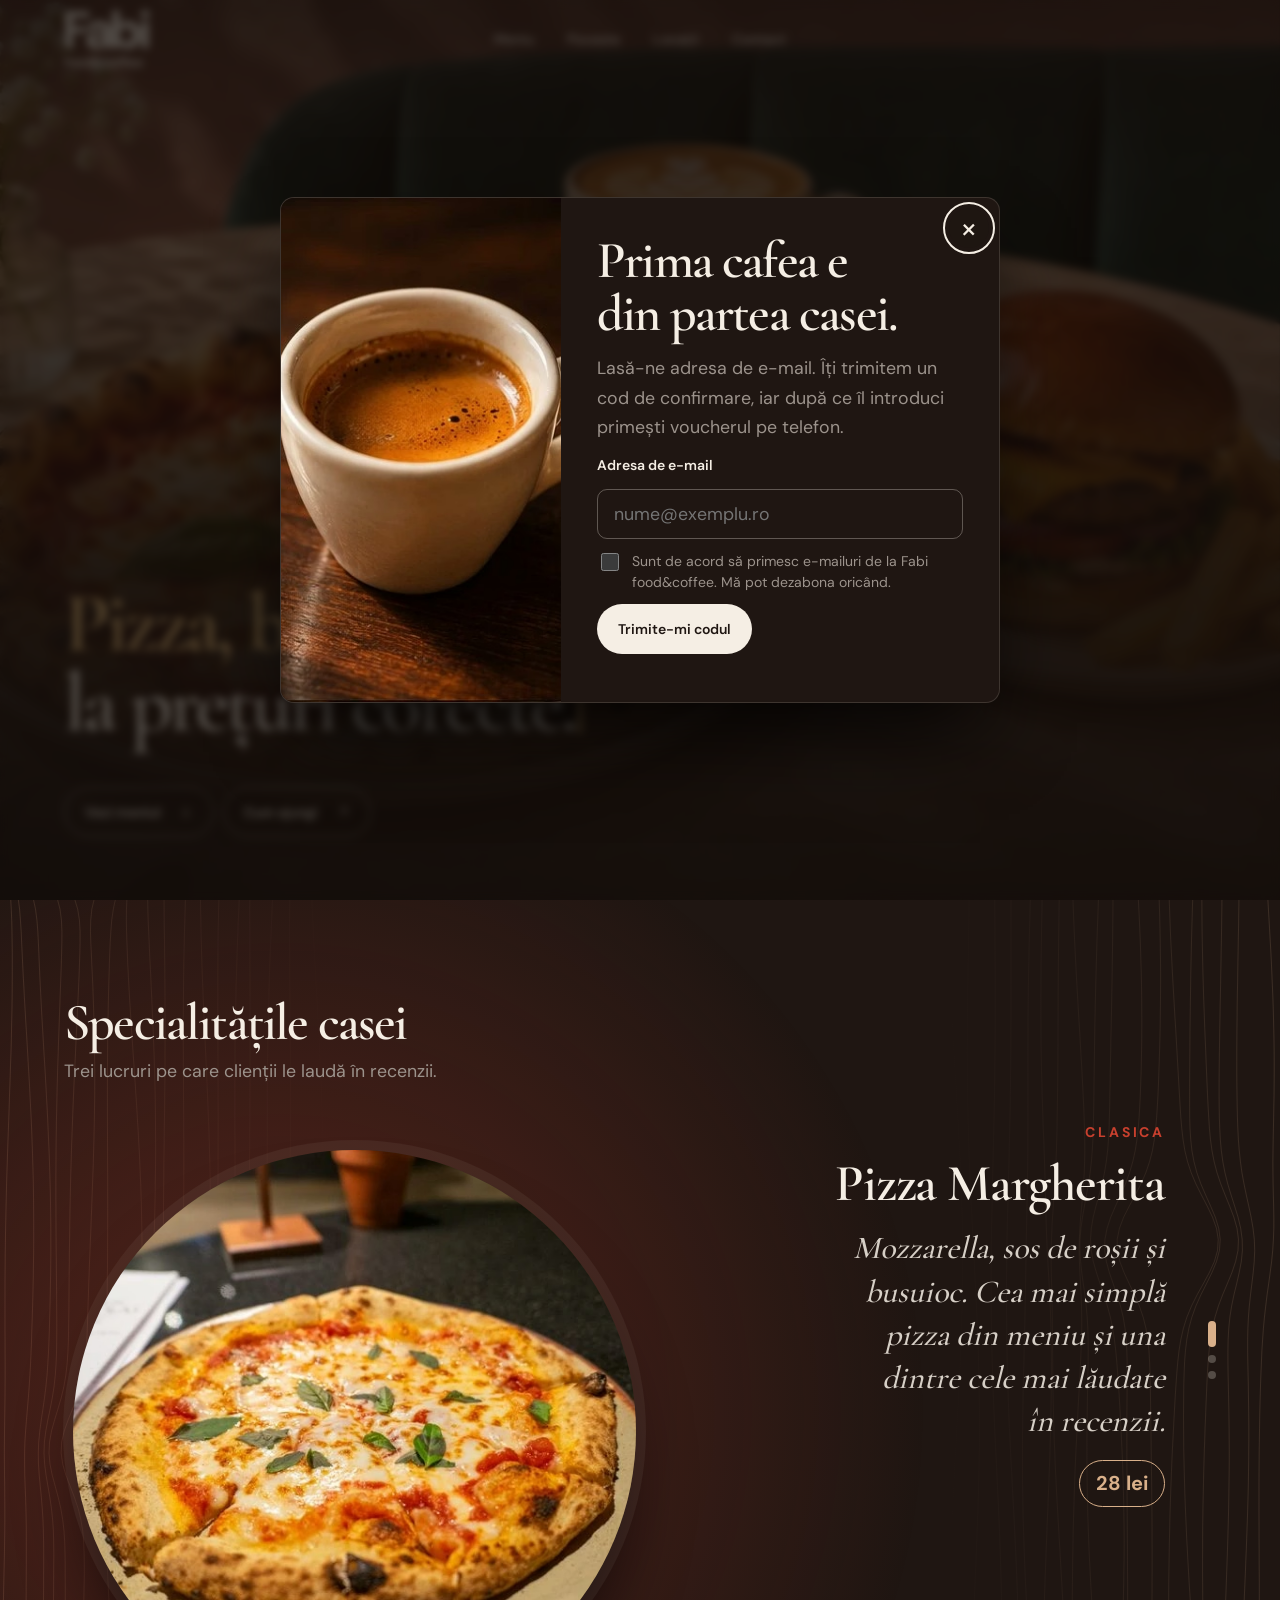
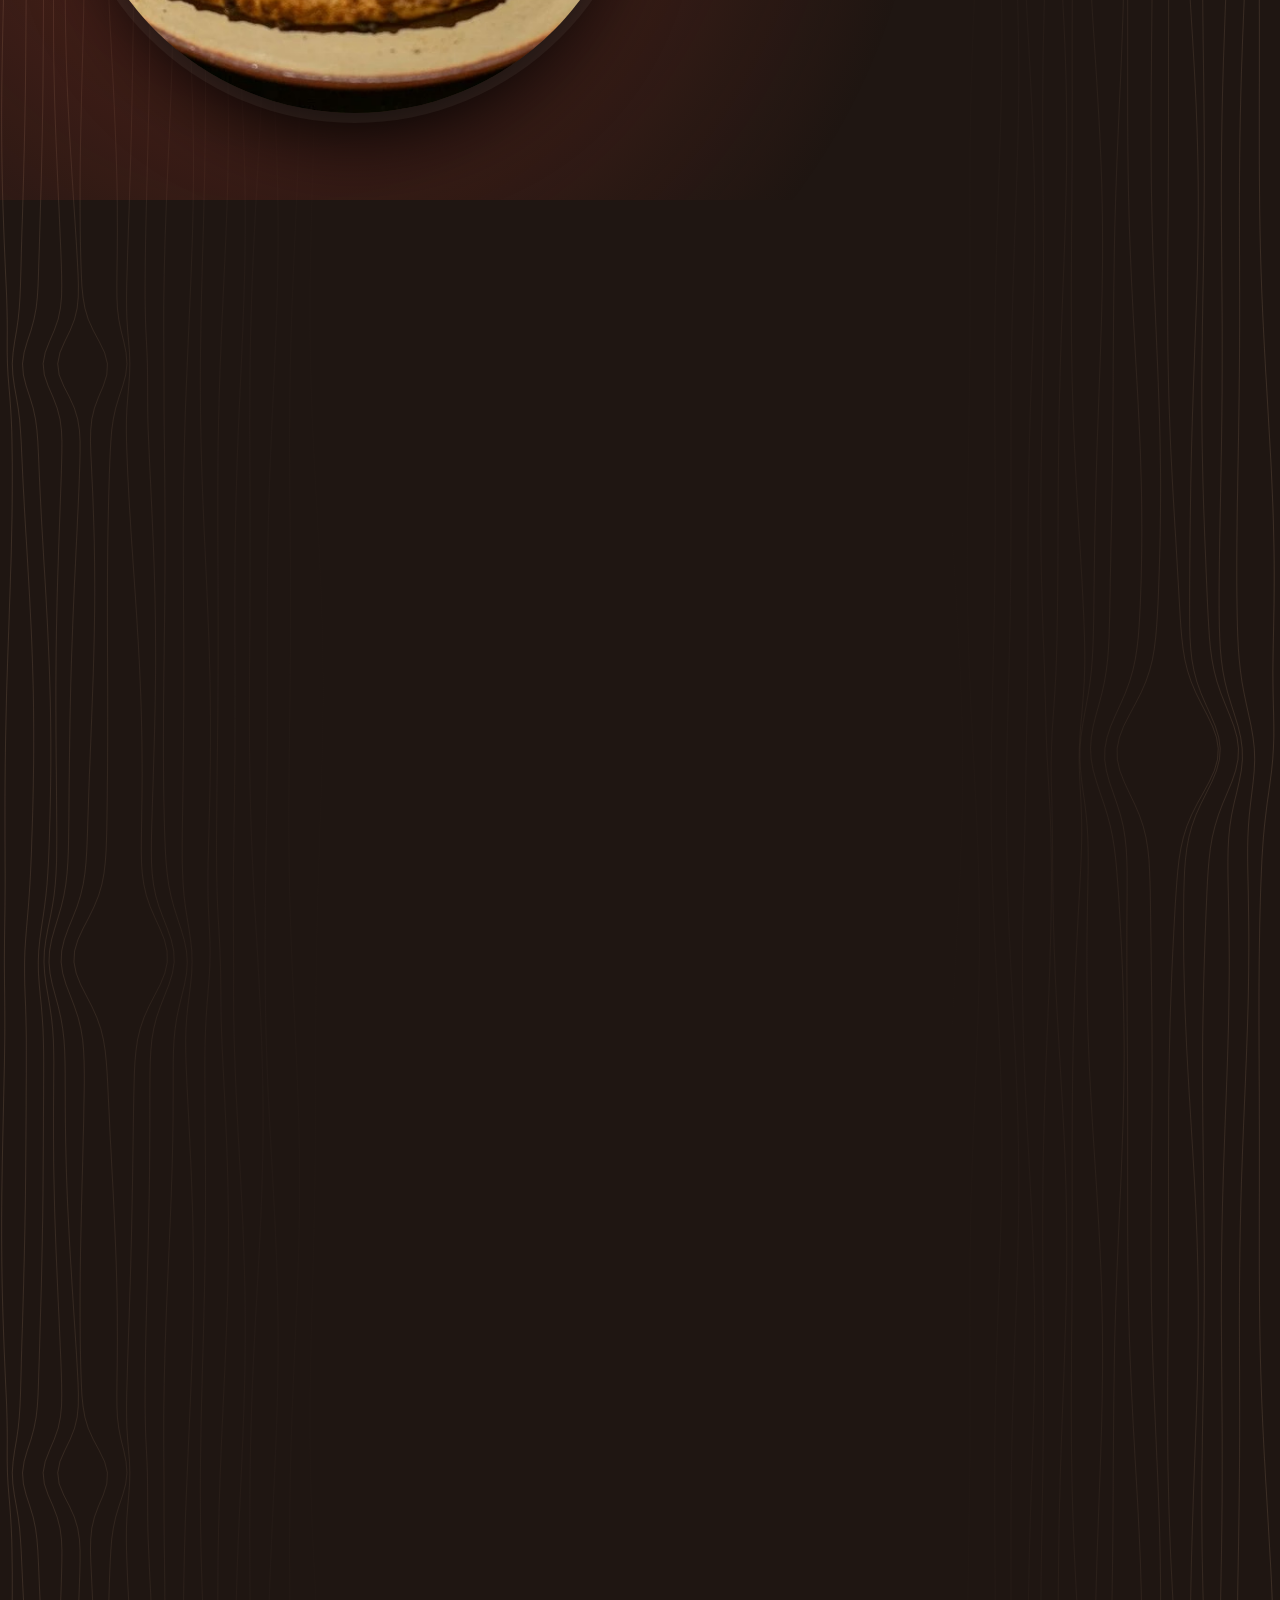
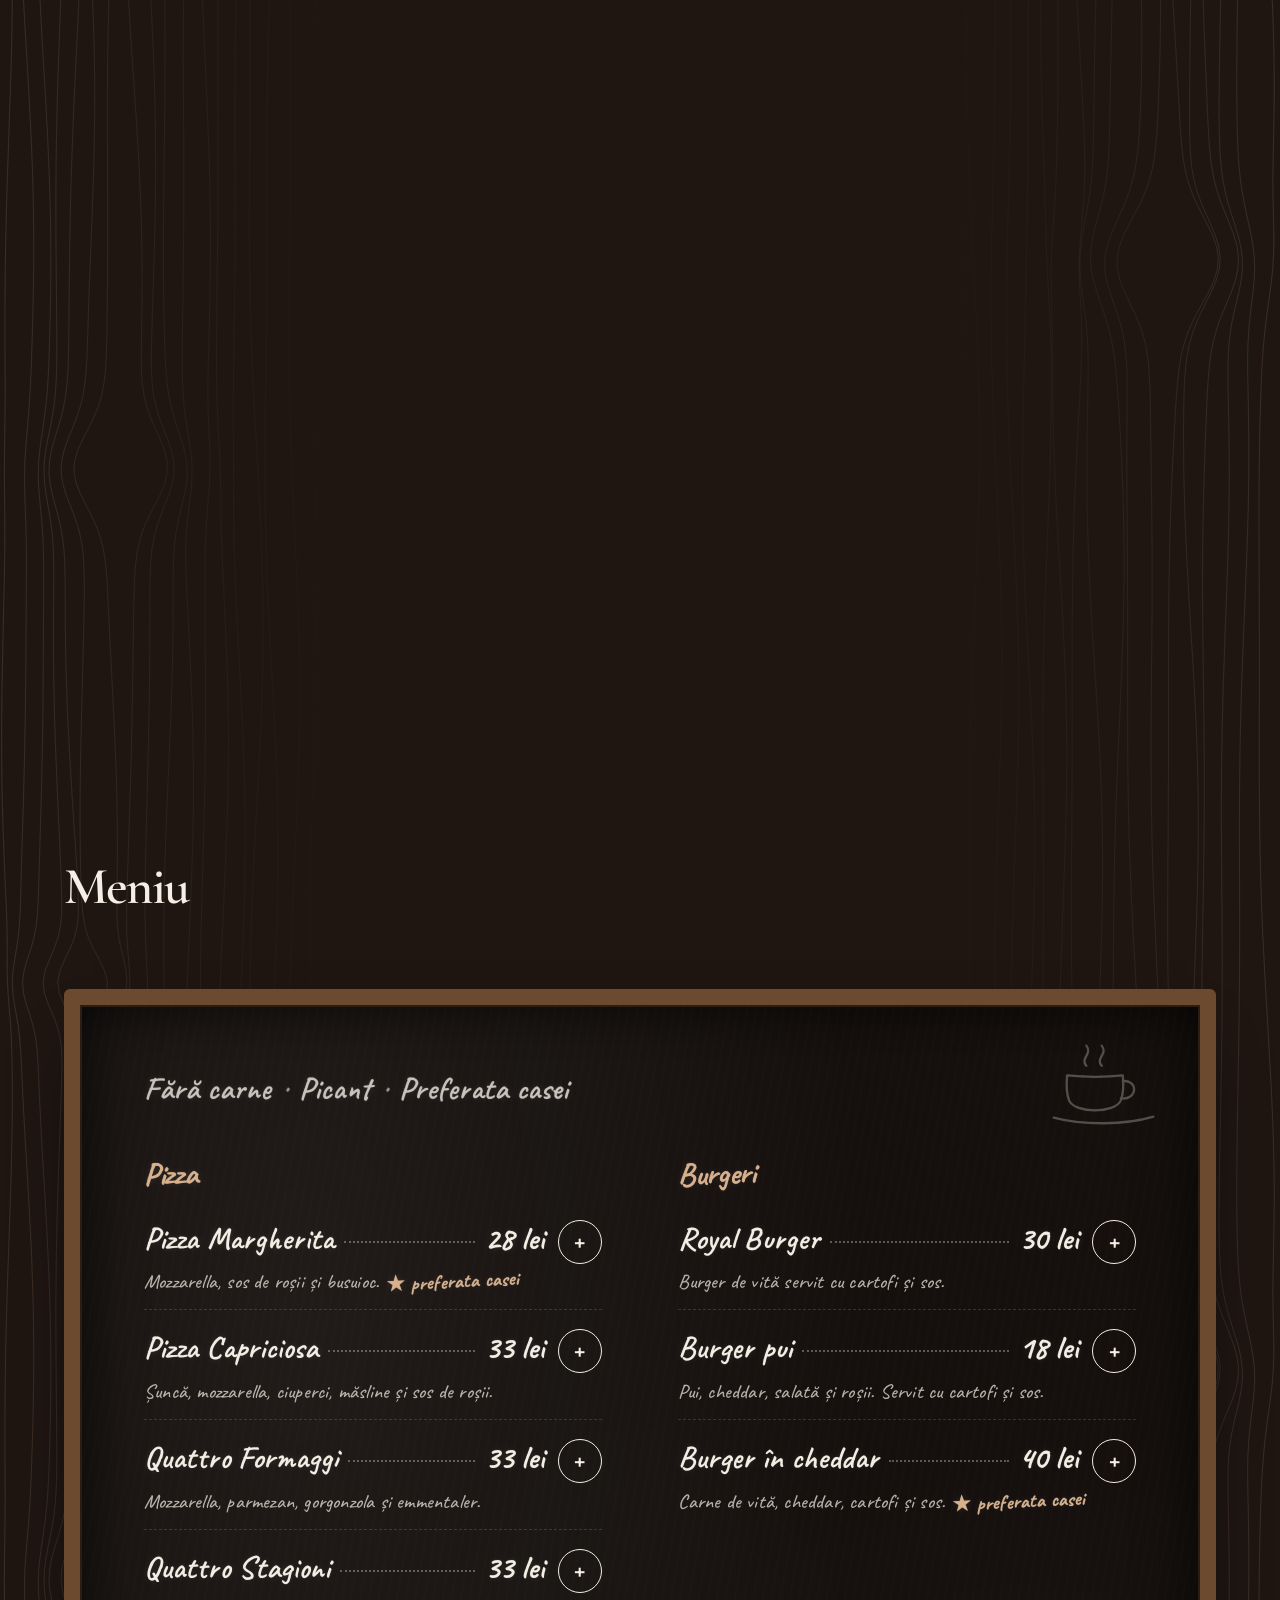
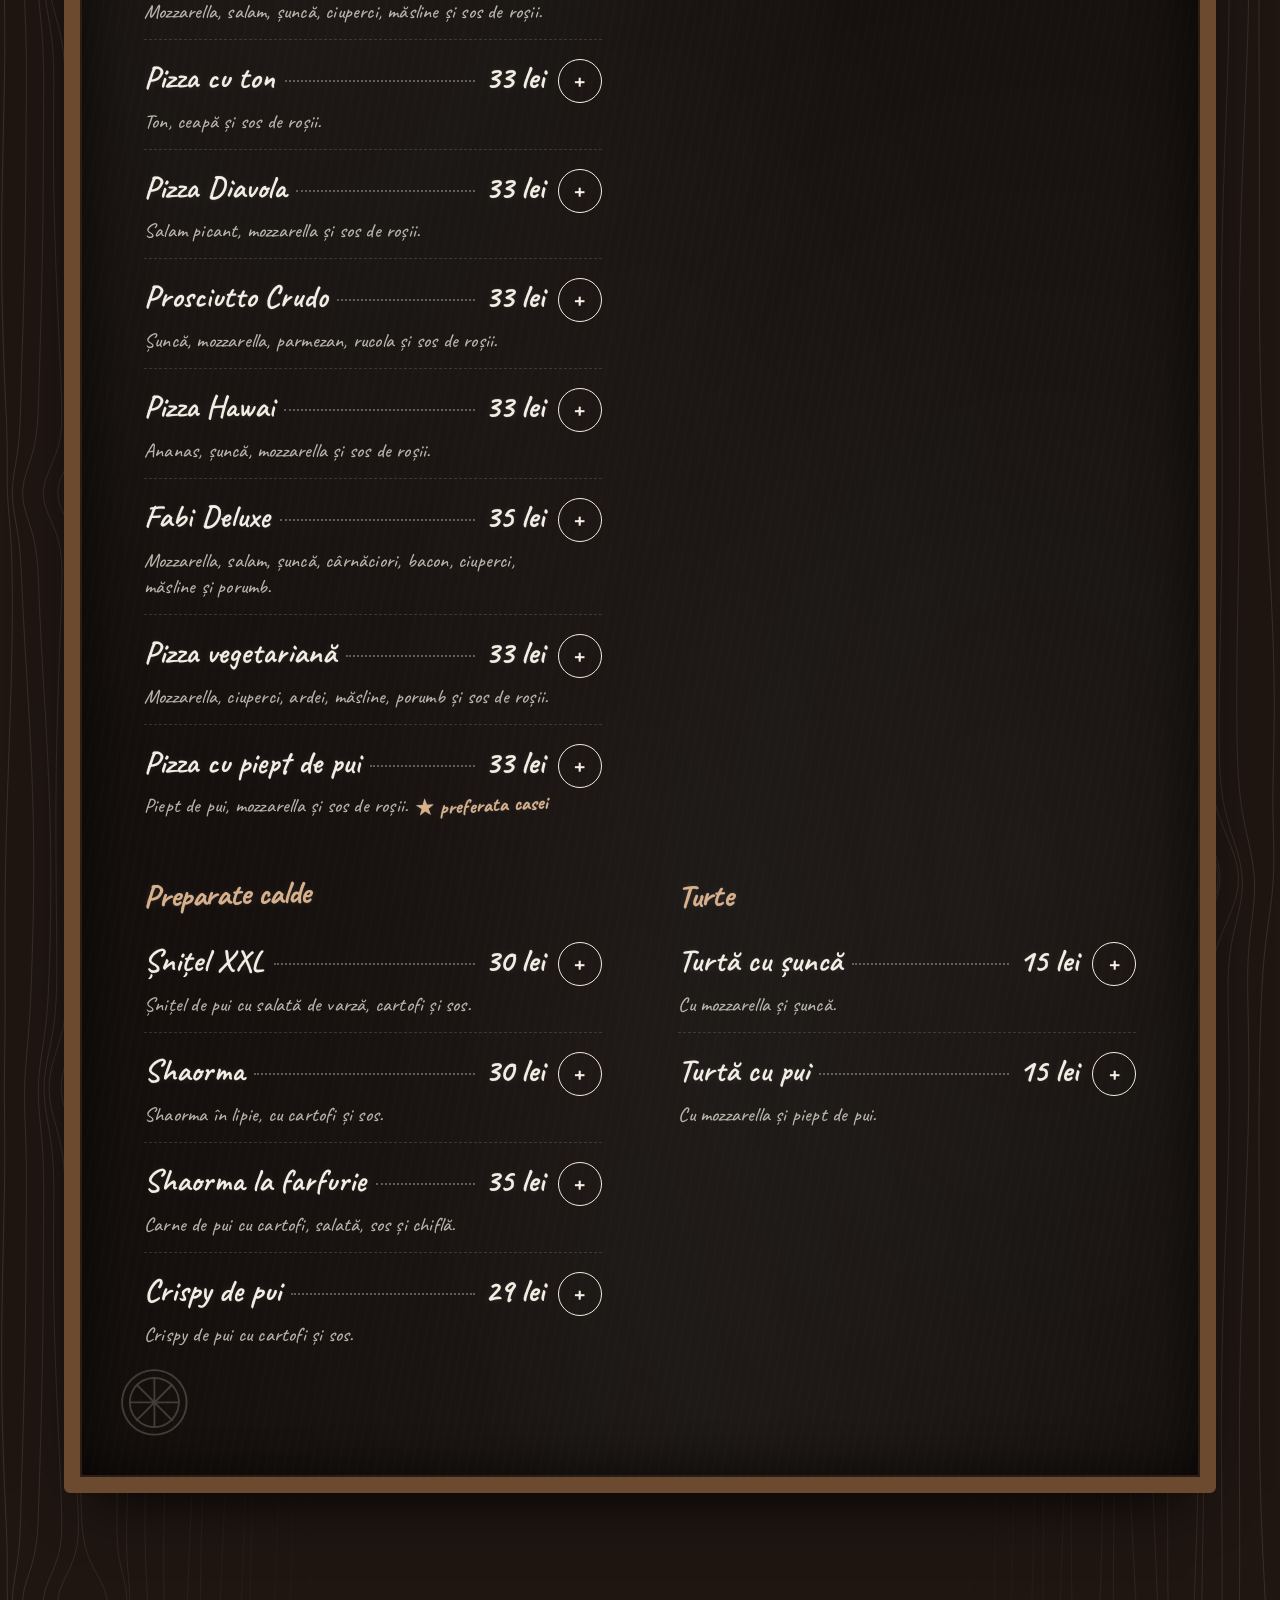
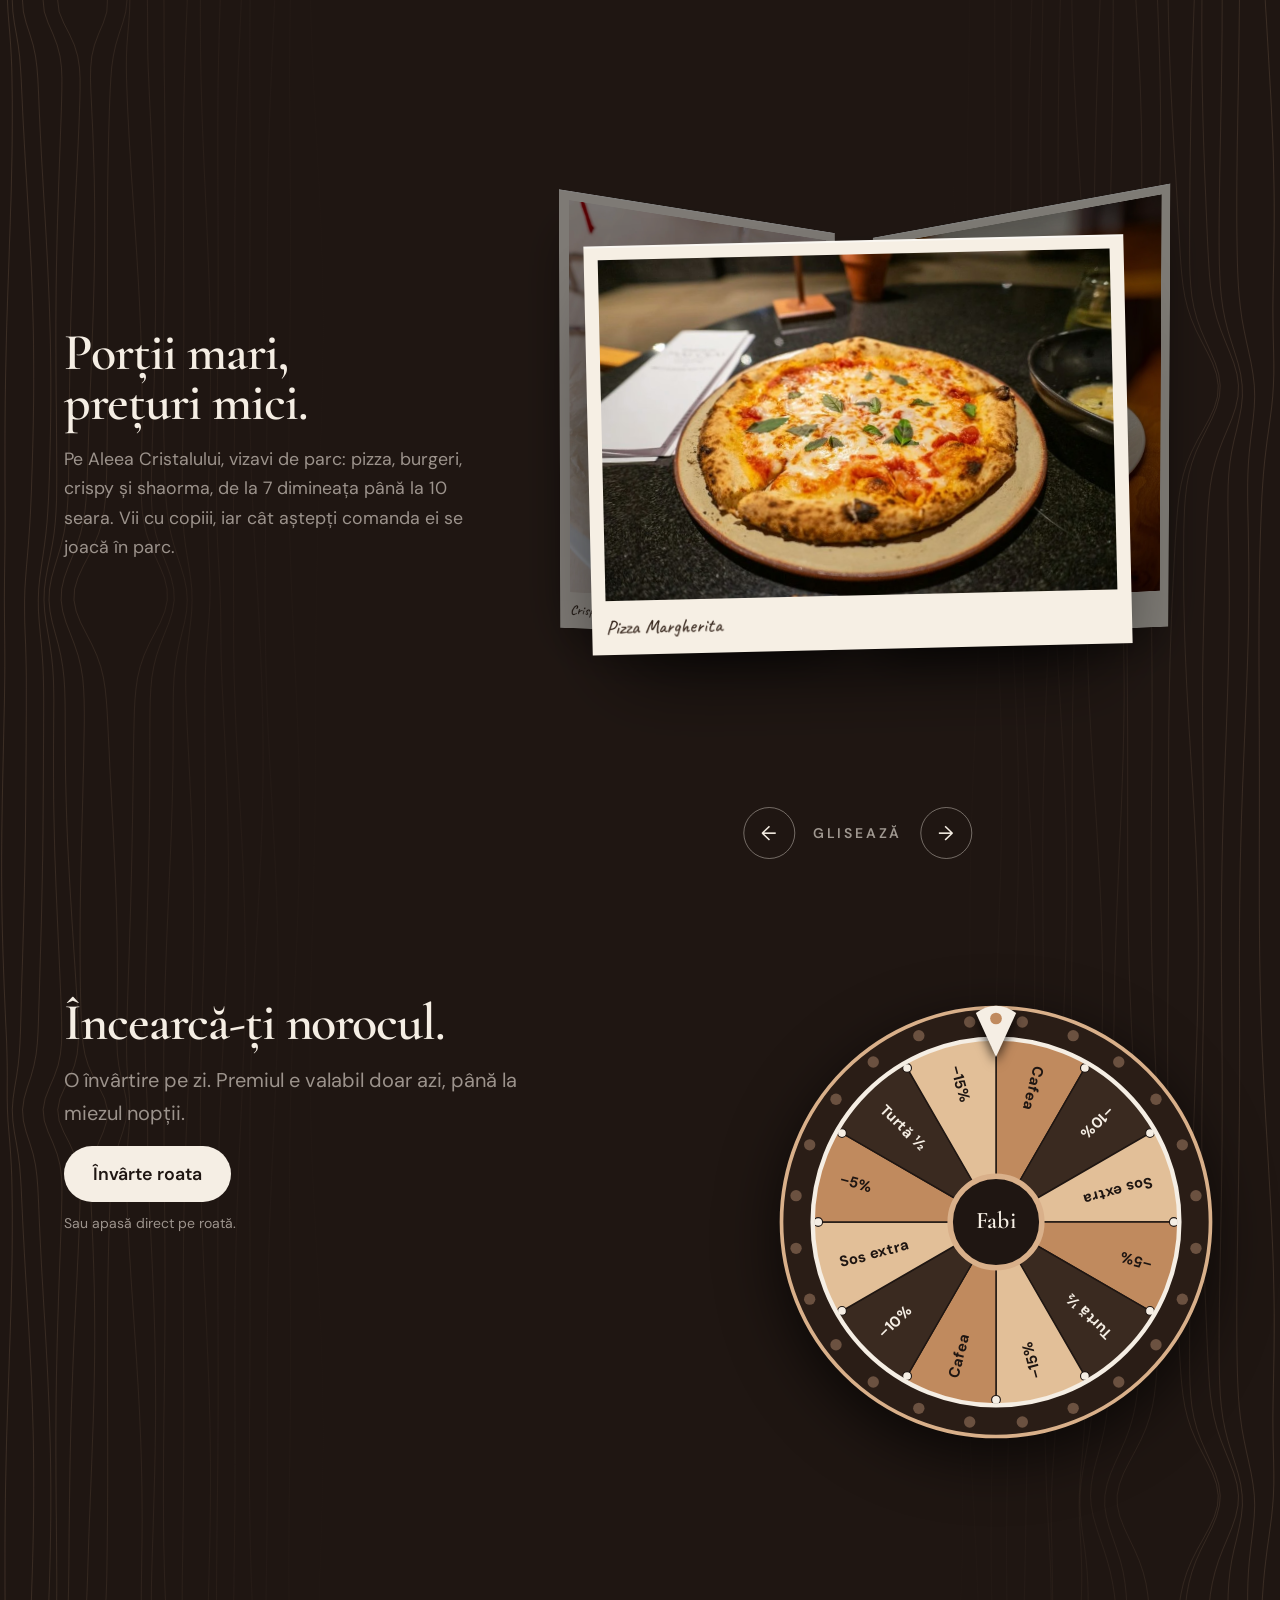
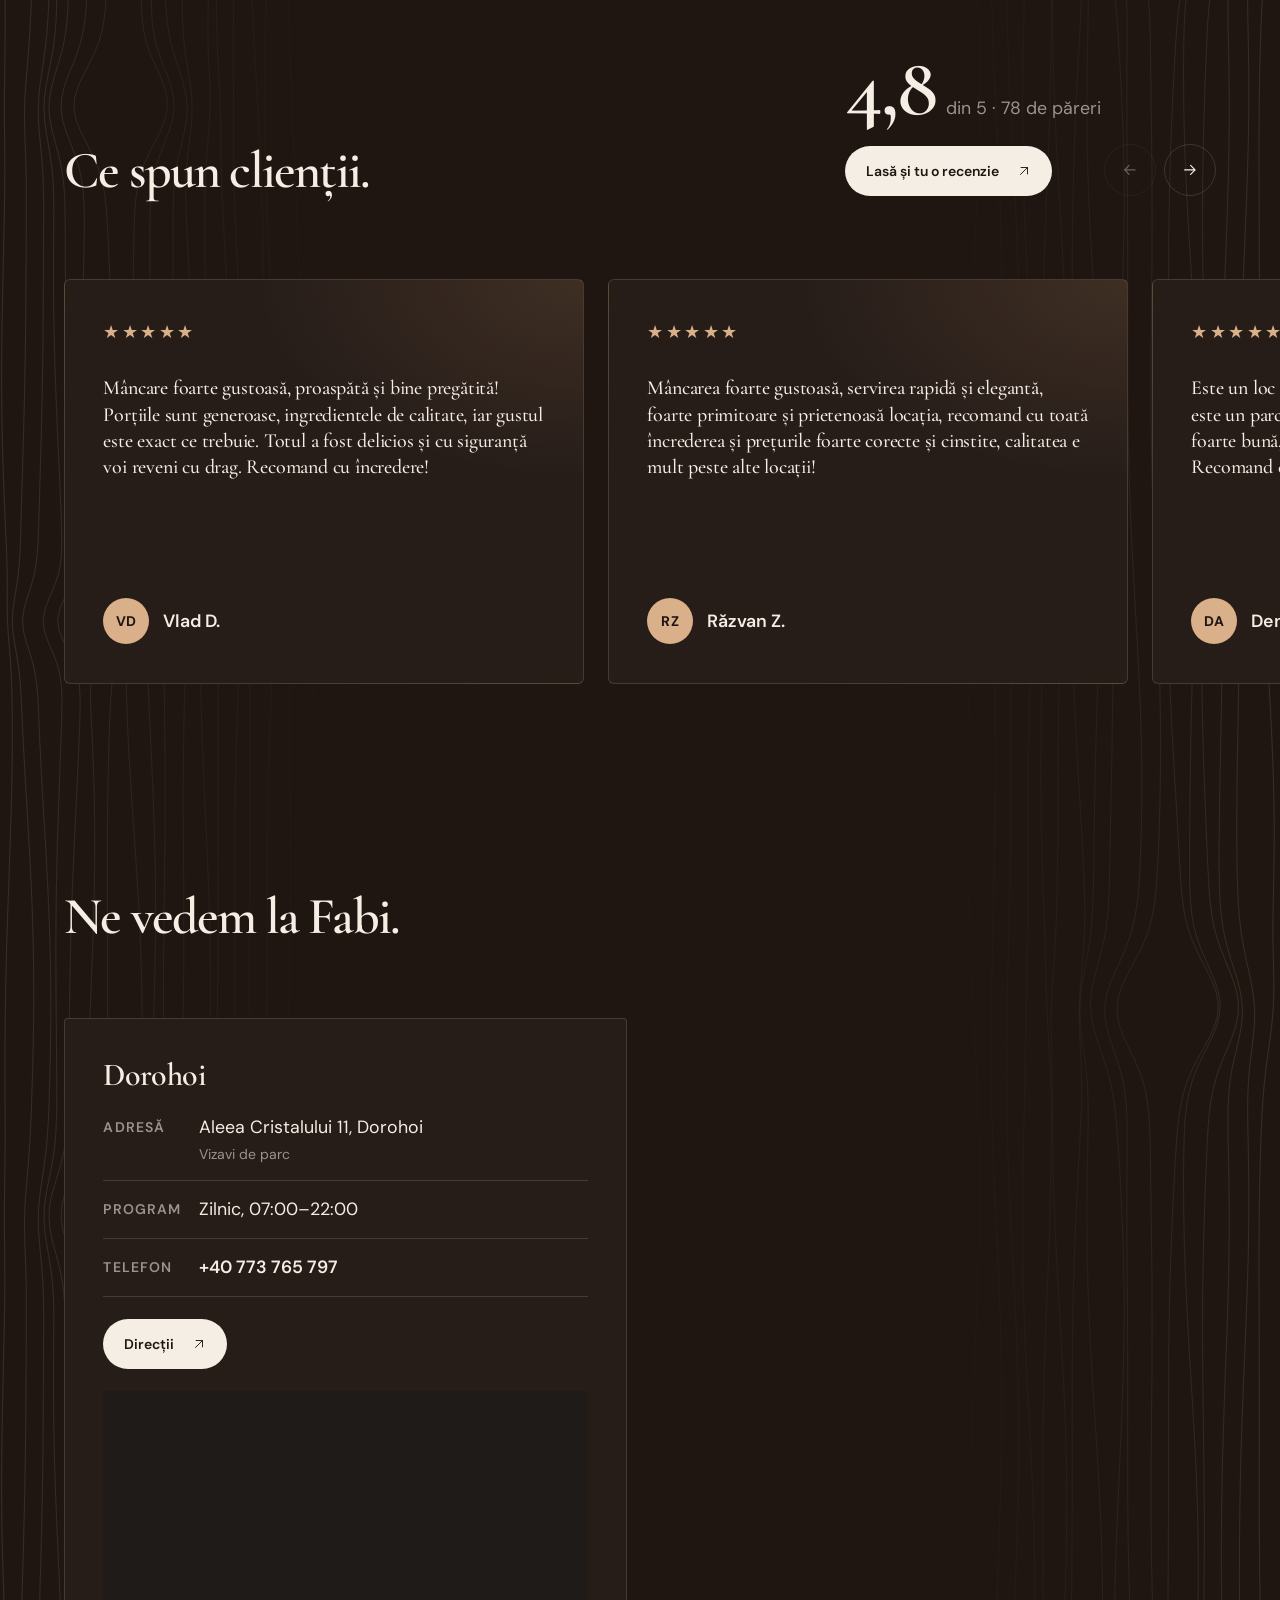
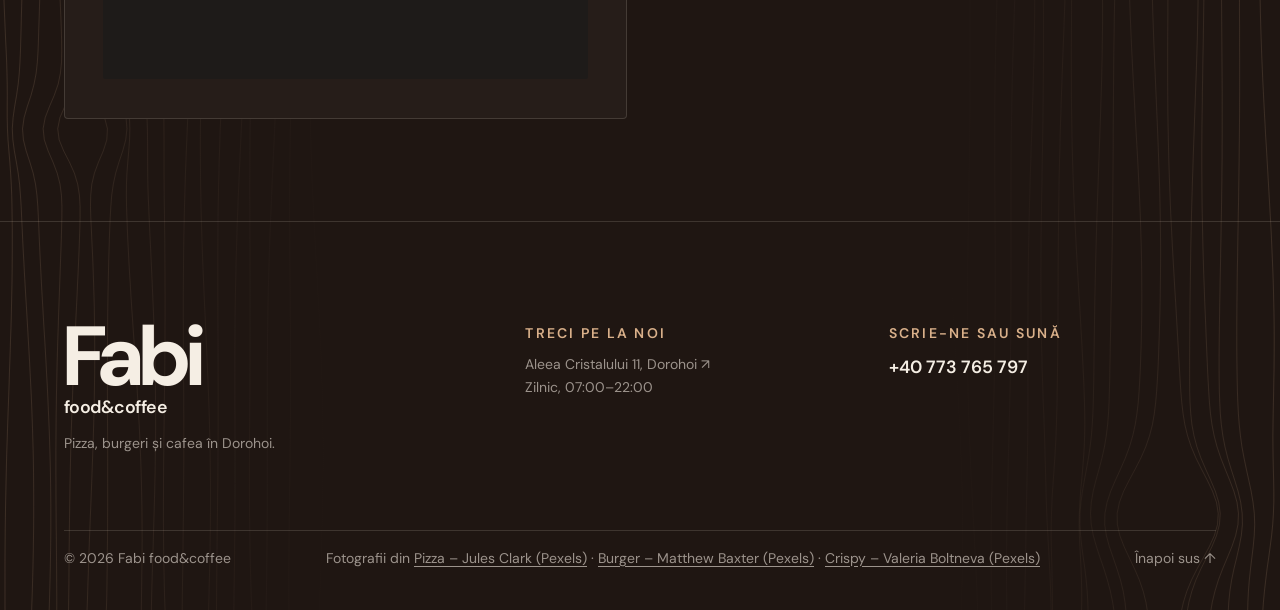
==== commit 8e4accc9: "Coș pe site-ul principal în mod prezentare; scos demo.html Co-Authored-By: Claude Opus 5.5 <noreply@" ====
--- a/index.html
+++ b/index.html
@@ -24,7 +24,7 @@
   <link rel="preload" href="assets/fonts/cormorant-ro.woff2" as="font" type="font/woff2" crossorigin>
   <link rel="stylesheet" href="assets/css/style.css?v=79722fa7">
   <link rel="stylesheet" href="assets/css/extra.css?v=a1b1a578">
-  
+  <link rel="stylesheet" href="assets/css/comenzi.css?v=02a798f9">
   <script type="application/ld+json">{"@context":"https://schema.org","@graph":[{"@type":"CafeOrCoffeeShop","name":"Fabi food&coffee Dorohoi","address":{"@type":"PostalAddress","streetAddress":"Aleea Cristalului 11","addressLocality":"Dorohoi","addressRegion":"Botoșani","addressCountry":"RO"},"hasMap":"https://www.google.com/maps/search/?api=1&query=Fabi%20food%26coffee%2C%20Aleea%20Cristalului%2011%2C%20Dorohoi","description":"Fabi food&coffee, pizzerie și cafenea pe Aleea Cristalului 11 din Dorohoi. Pizza, burgeri, crispy, shaorma și turte, zilnic între 07:00 și 22:00.","telephone":"+40 773 765 797","geo":{"@type":"GeoCoordinates","latitude":47.9513847,"longitude":26.3954609},"openingHoursSpecification":[{"@type":"OpeningHoursSpecification","dayOfWeek":["Monday","Tuesday","Wednesday","Thursday","Friday","Saturday","Sunday"],"opens":"07:00","closes":"22:00"}],"url":"https://cojocariuemilian73.github.io/fabi-dorohoi/","hasMenu":"https://cojocariuemilian73.github.io/fabi-dorohoi/#meniu"}]}</script>
   <script id="program-dorohoi" type="application/json">[{"zile":["Monday","Tuesday","Wednesday","Thursday","Friday","Saturday","Sunday"],"deschide":"07:00","inchide":"22:00"}]</script>
   <script defer src="assets/js/main.js?v=14b9f4d4" data-motion="assets/js/motion.js?v=0e676cb0"></script>
@@ -154,6 +154,6 @@
 
   <dialog class="welcome" aria-labelledby="welcome-title"><form method="dialog" class="welcome-close"><button aria-label="Închide">×</button></form><div class="welcome-photo" aria-hidden="true"><picture><source type="image/avif" srcset="assets/img/fabi/fabi-cafea.avif 512w" sizes="(min-width: 700px) 320px, 100vw"><img src="assets/img/fabi/fabi-cafea.webp" srcset="assets/img/fabi/fabi-cafea.webp 512w" sizes="(min-width: 700px) 320px, 100vw" width="512" height="512" alt="Imagine ilustrativă. Cappuccino cu croissant" loading="lazy" decoding="async"></picture></div><div class="welcome-body"><h2 id="welcome-title">Prima cafea e din partea casei.</h2><form class="welcome-step" data-step="email" novalidate><p>Lasă-ne adresa de e-mail. Îți trimitem un cod de confirmare, iar după ce îl introduci primești voucherul pe telefon.</p><label for="welcome-email">Adresa de e-mail</label><input id="welcome-email" type="email" autocomplete="email" required placeholder="nume@exemplu.ro"><label class="welcome-consent"><input type="checkbox" required> <span>Sunt de acord să primesc e-mailuri de la Fabi food&amp;coffee. Mă pot dezabona oricând.</span></label><button class="button button-dark">Trimite-mi codul</button><p class="welcome-error" role="alert"></p></form><form class="welcome-step" data-step="code" hidden novalidate><p>Ți-am trimis un cod de 6 cifre la <strong class="welcome-to"></strong>. Scrie-l aici.</p><label for="welcome-code">Codul de confirmare</label><input id="welcome-code" inputmode="numeric" autocomplete="one-time-code" maxlength="6" pattern="[0-9]{6}" required><button class="button button-dark">Confirmă</button><p class="welcome-demo" hidden></p><button type="button" class="welcome-back">Altă adresă de e-mail</button><p class="welcome-error" role="alert"></p></form><div class="welcome-step" data-step="voucher" hidden><p>Gata! Arată voucherul la bar, la prima vizită.</p><div class="ticket"><div class="ticket-qr" aria-hidden="true"></div><div class="ticket-info"><span class="ticket-label">Espresso din partea casei</span><strong class="ticket-code"></strong><span class="ticket-until"></span></div></div><small>Un voucher pe adresă de e-mail, la prima vizită. Valabil 30 de zile.</small></div></div></dialog><button type="button" class="voucher-pill" hidden>Voucherul tău ☕</button>
   <script defer src="assets/js/extra.js?v=c9b80ef7"></script>
-  
+  <script id="comenzi-config" type="application/json">{"produse":{"pizza-margherita":{"nume":"Pizza Margherita","pret":28,"cat":"pizza","descriere":"Mozzarella, sos de roșii și busuioc."},"pizza-capriciosa":{"nume":"Pizza Capriciosa","pret":33,"cat":"pizza","descriere":"Șuncă, mozzarella, ciuperci, măsline și sos de roșii."},"quattro-formaggi":{"nume":"Quattro Formaggi","pret":33,"cat":"pizza","descriere":"Mozzarella, parmezan, gorgonzola și emmentaler."},"quattro-stagioni":{"nume":"Quattro Stagioni","pret":33,"cat":"pizza","descriere":"Mozzarella, salam, șuncă, ciuperci, măsline și sos de roșii."},"pizza-cu-ton":{"nume":"Pizza cu ton","pret":33,"cat":"pizza","descriere":"Ton, ceapă și sos de roșii."},"pizza-diavola":{"nume":"Pizza Diavola","pret":33,"cat":"pizza","descriere":"Salam picant, mozzarella și sos de roșii."},"prosciutto-crudo":{"nume":"Prosciutto Crudo","pret":33,"cat":"pizza","descriere":"Șuncă, mozzarella, parmezan, rucola și sos de roșii."},"pizza-hawai":{"nume":"Pizza Hawai","pret":33,"cat":"pizza","descriere":"Ananas, șuncă, mozzarella și sos de roșii."},"fabi-deluxe":{"nume":"Fabi Deluxe","pret":35,"cat":"pizza","descriere":"Mozzarella, salam, șuncă, cârnăciori, bacon, ciuperci, măsline și porumb."},"pizza-vegetariana":{"nume":"Pizza vegetariană","pret":33,"cat":"pizza","descriere":"Mozzarella, ciuperci, ardei, măsline, porumb și sos de roșii."},"pizza-cu-piept-de-pui":{"nume":"Pizza cu piept de pui","pret":33,"cat":"pizza","descriere":"Piept de pui, mozzarella și sos de roșii."},"royal-burger":{"nume":"Royal Burger","pret":30,"cat":"burgeri","descriere":"Burger de vită servit cu cartofi și sos."},"burger-pui":{"nume":"Burger pui","pret":18,"cat":"burgeri","descriere":"Pui, cheddar, salată și roșii. Servit cu cartofi și sos."},"burger-in-cheddar":{"nume":"Burger în cheddar","pret":40,"cat":"burgeri","descriere":"Carne de vită, cheddar, cartofi și sos."},"snitel-xxl":{"nume":"Șnițel XXL","pret":30,"cat":"preparate","descriere":"Șnițel de pui cu salată de varză, cartofi și sos."},"shaorma":{"nume":"Shaorma","pret":30,"cat":"preparate","descriere":"Shaorma în lipie, cu cartofi și sos."},"shaorma-la-farfurie":{"nume":"Shaorma la farfurie","pret":35,"cat":"preparate","descriere":"Carne de pui cu cartofi, salată, sos și chiflă."},"crispy-de-pui":{"nume":"Crispy de pui","pret":29,"cat":"preparate","descriere":"Crispy de pui cu cartofi și sos."},"turta-cu-sunca":{"nume":"Turtă cu șuncă","pret":15,"cat":"turte","descriere":"Cu mozzarella și șuncă."},"turta-cu-pui":{"nume":"Turtă cu pui","pret":15,"cat":"turte","descriere":"Cu mozzarella și piept de pui."}},"grupuri":{"marime":{"titlu":"Mărime","tip":"una","variante":[{"nume":"33 cm","pret":0},{"nume":"50 cm","pret":22}]},"meniu":{"titlu":"Fă-l meniu","tip":"multe","variante":[{"nume":"Suc la doză","pret":6}]},"extra":{"titlu":"Extra","tip":"multe","variante":[{"nume":"Sos extra","pret":3},{"nume":"Cașcaval extra","pret":5}]},"fara":{"titlu":"Fără","tip":"multe","variante":[{"nume":"fără ceapă","pret":0},{"nume":"fără sos","pret":0}]}},"categorii":{"pizza":["marime","extra"],"burgeri":["meniu","extra","fara"],"preparate":["meniu","extra","fara"],"turte":["extra"]},"ridicare":{"minute":20},"livrare":{"activ":true,"taxa":5,"minim":30,"minute":40,"zona":"Dorohoi"},"exemple":true,"program":[{"zile":["Monday","Tuesday","Wednesday","Thursday","Friday","Saturday","Sunday"],"deschide":"07:00","inchide":"22:00"}],"telefon":"+40 773 765 797","tel":"tel:+40773765797","supabaseUrl":"https://smvsftefsffdpqnhcrjf.supabase.co","supabaseCheie":"sb_publishable_1EG6ZYM96nJJedQ6F_MMqw_8IE2Zp2l","prezentare":true}</script><script defer src="assets/js/comenzi.js?v=0b223ce4"></script>
 </body>
 </html>
--- a/assets/css/comenzi.css
+++ b/assets/css/comenzi.css
@@ -0,0 +1,91 @@
+/* Comenzi online: butoanele „+”, fereastra produsului, coșul și bara de jos. Doar trepte din scala de text. */
+.add-btn {
+  flex: none; display: grid; place-items: center; width: 44px; height: 44px; margin-left: 4px;
+  border: 1px solid currentColor; border-radius: 50%; color: var(--ink); background: transparent;
+  font: 600 var(--fs-md)/1 var(--sans); cursor: pointer;
+  transition: background-color .2s var(--ease-out), color .2s var(--ease-out), transform .16s var(--ease-out);
+}
+.add-btn:active { transform: scale(.9); }
+@media (hover: hover) and (pointer: fine) { .add-btn:hover { color: var(--paper); background: var(--ink); } }
+.qm-item .add-btn { grid-column: 3; grid-row: 2; justify-self: end; }
+
+.order-sheet, .cart-dialog {
+  width: min(520px, 100%); max-width: 100%; max-height: 100%; margin: auto 0 0 auto; padding: 0;
+  color: var(--ink); background: var(--paper); border: 1px solid var(--line); overflow: auto;
+  overscroll-behavior: contain;
+}
+.order-sheet { margin: auto auto 0; border-radius: 16px 16px 0 0; }
+.cart-dialog { height: 100%; }
+.order-sheet::backdrop, .cart-dialog::backdrop { background: #0f0a08b3; }
+@media (min-width: 700px) {
+  .order-sheet { margin: auto; border-radius: 16px; }
+}
+.sheet-form, .cart-body { display: grid; gap: 18px; padding: 22px var(--edge) calc(26px + env(safe-area-inset-bottom)); }
+@media (min-width: 700px) { .sheet-form, .cart-body { padding-inline: 32px; } }
+.sheet-head { display: flex; align-items: start; justify-content: space-between; gap: 16px; }
+.sheet-head h2 { font: 600 var(--fs-lg)/1.05 var(--serif); }
+.sheet-desc, .cart-meta { color: var(--muted); font-size: var(--fs-xs); line-height: 1.5; }
+.sheet-group { display: grid; gap: 2px; padding: 0; border: 0; }
+.sheet-group legend { margin-bottom: 6px; color: var(--accent-text); font-size: var(--fs-xs); font-weight: 600; letter-spacing: .08em; text-transform: uppercase; }
+.sheet-option { display: grid; grid-template-columns: auto 1fr auto; align-items: center; gap: 12px; min-height: 48px; border-bottom: 1px solid var(--line); font-size: var(--fs-sm); cursor: pointer; }
+.sheet-option input { width: 20px; height: 20px; margin: 0; accent-color: var(--accent); }
+.sheet-option-price { color: var(--muted); font-size: var(--fs-xs); font-variant-numeric: tabular-nums; }
+.sheet-foot { position: sticky; bottom: 0; display: flex; align-items: center; justify-content: space-between; gap: 12px; padding-top: 12px; background: var(--paper); }
+.sheet-add { flex: 1; justify-content: center; }
+
+.qty { display: inline-flex; align-items: center; border: 1px solid var(--line); border-radius: 999px; }
+.qty button { display: grid; place-items: center; width: 44px; height: 44px; border: 0; border-radius: 50%; color: var(--ink); background: transparent; font-size: var(--fs-md); cursor: pointer; }
+.qty-value { min-width: 2ch; text-align: center; font-variant-numeric: tabular-nums; font-weight: 600; }
+
+.cart-lines { display: grid; padding: 0; list-style: none; }
+.cart-line { display: grid; grid-template-columns: 1fr auto; align-items: center; gap: 6px 12px; padding: 12px 0; border-bottom: 1px solid var(--line); }
+.cart-line-text { display: grid; gap: 2px; grid-column: 1 / -1; }
+.cart-line-text strong { font-size: var(--fs-sm); }
+.cart-line-text span { color: var(--muted); font-size: var(--fs-xs); }
+.cart-line-price { justify-self: end; font-weight: 600; font-variant-numeric: tabular-nums; }
+.cart-empty { color: var(--muted); }
+
+.mode-switch { display: flex; gap: 6px; padding: 4px; border: 1px solid var(--line); border-radius: 999px; }
+.mode-switch label { flex: 1; }
+.mode-switch input { position: absolute; opacity: 0; pointer-events: none; }
+.mode-switch span { display: flex; align-items: center; justify-content: center; min-height: 44px; padding: 0 10px; border-radius: 999px; font-size: var(--fs-xs); font-weight: 600; text-align: center; cursor: pointer; }
+.mode-switch input:checked + span { color: var(--paper); background: var(--ink); }
+.mode-switch input:focus-visible + span { outline: 2px solid var(--accent-text); outline-offset: 2px; }
+
+.cart-form { display: grid; gap: 14px; }
+.field { display: grid; gap: 6px; font-size: var(--fs-xs); font-weight: 600; }
+.field input, .field textarea { width: 100%; min-height: 48px; padding: 12px 14px; border: 1px solid var(--line); border-radius: 10px; color: var(--ink); background: color-mix(in oklab, var(--ink) 5%, var(--paper)); font: 400 var(--fs-sm)/1.4 var(--sans); }
+.field input:focus, .field textarea:focus { border-color: var(--accent-text); outline: none; }
+.cart-sum { display: grid; gap: 6px; margin: 0; }
+.cart-sum div { display: flex; justify-content: space-between; color: var(--muted); font-size: var(--fs-xs); }
+.cart-sum dd { margin: 0; font-variant-numeric: tabular-nums; }
+.cart-sum .cart-total { padding-top: 8px; border-top: 1px solid var(--line); color: var(--ink); font-size: var(--fs-md); font-weight: 600; }
+.cart-send { width: 100%; justify-content: center; }
+.cart-send:disabled { opacity: .5; cursor: not-allowed; }
+.order-note { padding: 10px 14px; border-left: 2px solid var(--accent); color: var(--muted); background: color-mix(in oklab, var(--accent) 10%, var(--paper)); font-size: var(--fs-xs); line-height: 1.45; }
+.order-note.is-closed { color: var(--ink); }
+.order-error { padding: 10px 14px; border-left: 2px solid #e0614a; background: #e0614a1f; font-size: var(--fs-xs); }
+
+.status-steps { display: grid; gap: 0; padding: 0; list-style: none; counter-reset: pas; }
+.status-steps li { position: relative; padding: 0 0 18px 40px; color: var(--muted); font-size: var(--fs-sm); counter-increment: pas; }
+.status-steps li::before { content: counter(pas); position: absolute; left: 0; top: -2px; display: grid; place-items: center; width: 28px; height: 28px; border: 1px solid var(--line); border-radius: 50%; font-size: var(--fs-xs); }
+.status-steps li.is-done { color: var(--ink); }
+.status-steps li.is-done::before { content: "✓"; color: var(--paper); background: var(--accent-text); border-color: var(--accent-text); }
+.status-steps li.is-now { color: var(--ink); font-weight: 600; }
+.status-steps li.is-now::before { border-color: var(--accent-text); color: var(--accent-text); }
+.status-eta { font: 600 var(--fs-lg)/1.15 var(--serif); }
+
+.cart-bar {
+  position: fixed; z-index: 55; left: 12px; right: 12px; bottom: calc(62px + env(safe-area-inset-bottom));
+  display: flex; align-items: center; justify-content: space-between; gap: 12px; min-height: 56px; padding: 0 20px;
+  border: 0; border-radius: 999px; color: var(--paper); background: var(--accent-text);
+  box-shadow: 0 10px 30px #0008; font-size: var(--fs-xs); cursor: pointer;
+}
+.cart-bar[hidden] { display: none; }
+.cart-bar strong { font-weight: 700; }
+body.has-cart-bar { padding-bottom: 72px; }
+@media (min-width: 1024px) {
+  .cart-bar { left: auto; right: 24px; bottom: 24px; width: 360px; }
+}
+.qm .cart-bar { bottom: calc(12px + env(safe-area-inset-bottom)); }
+.qm-item:has(.add-btn) p { grid-column: 2; }
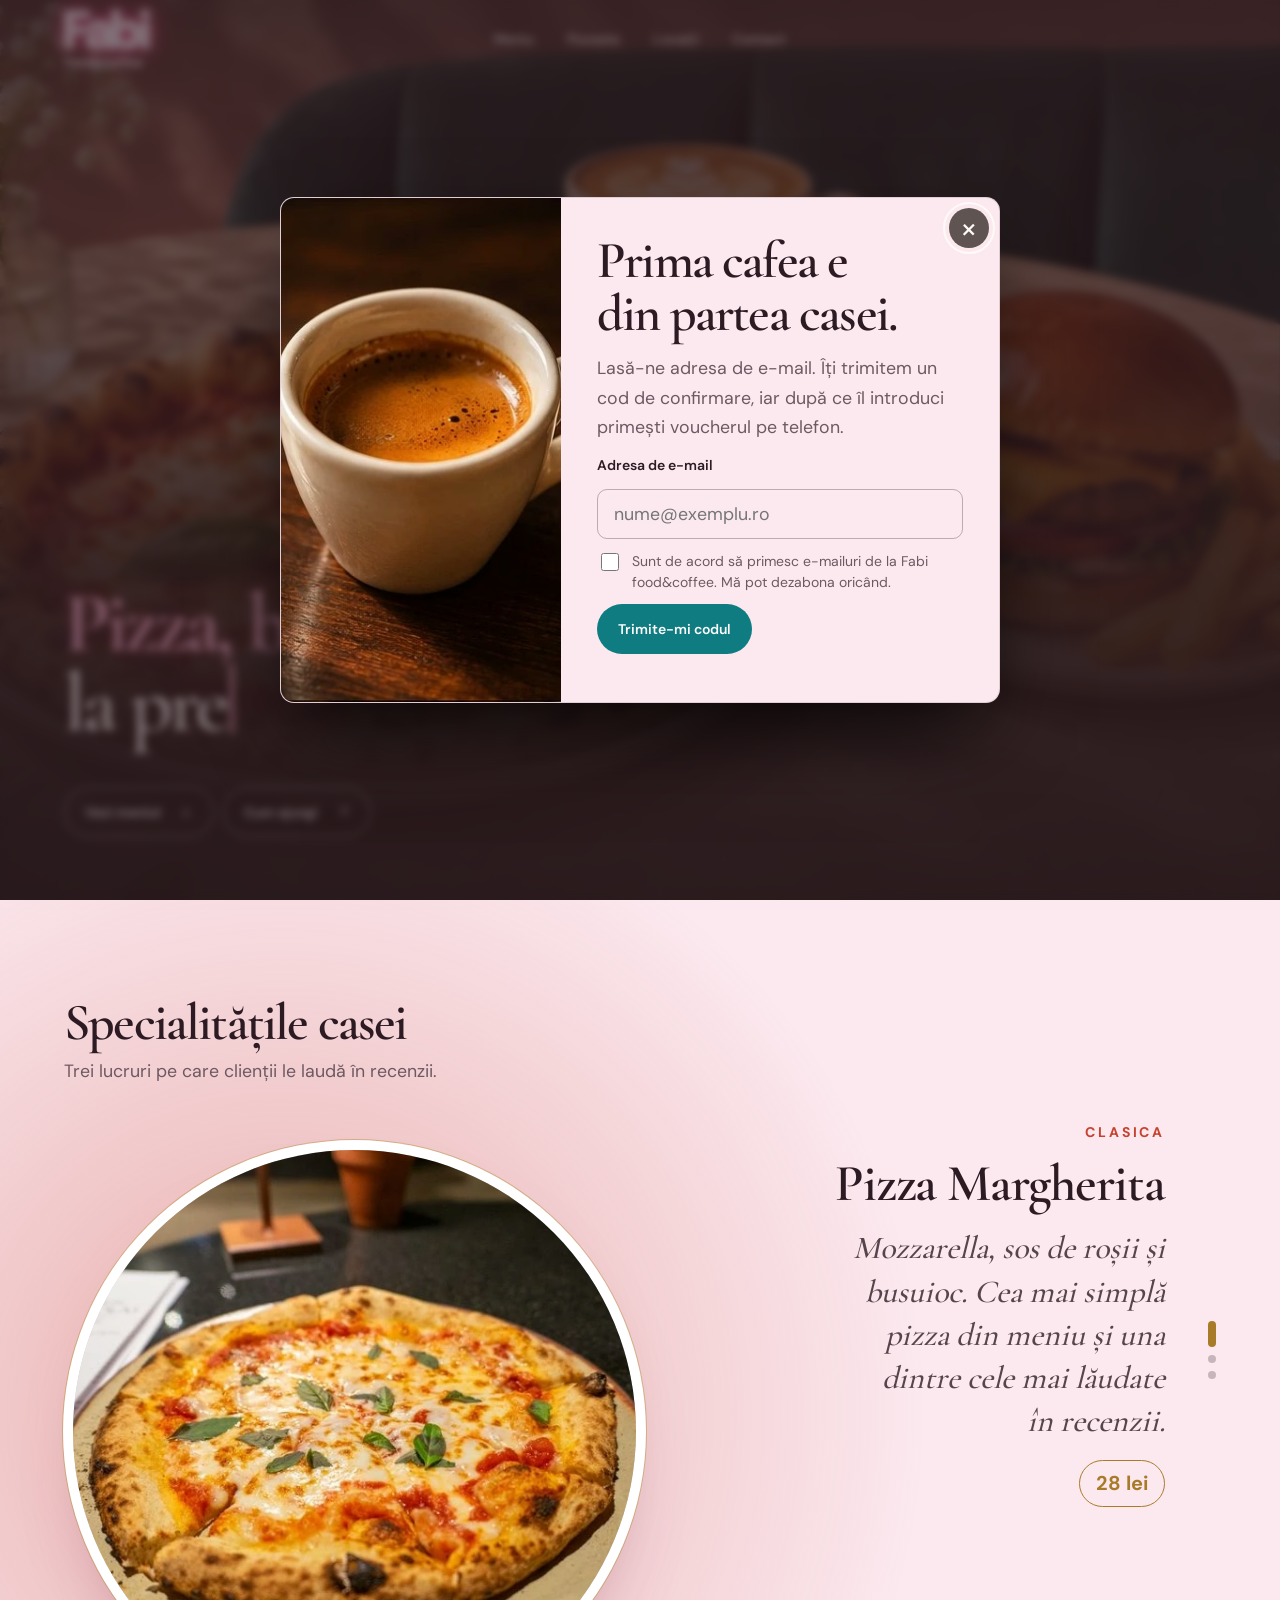
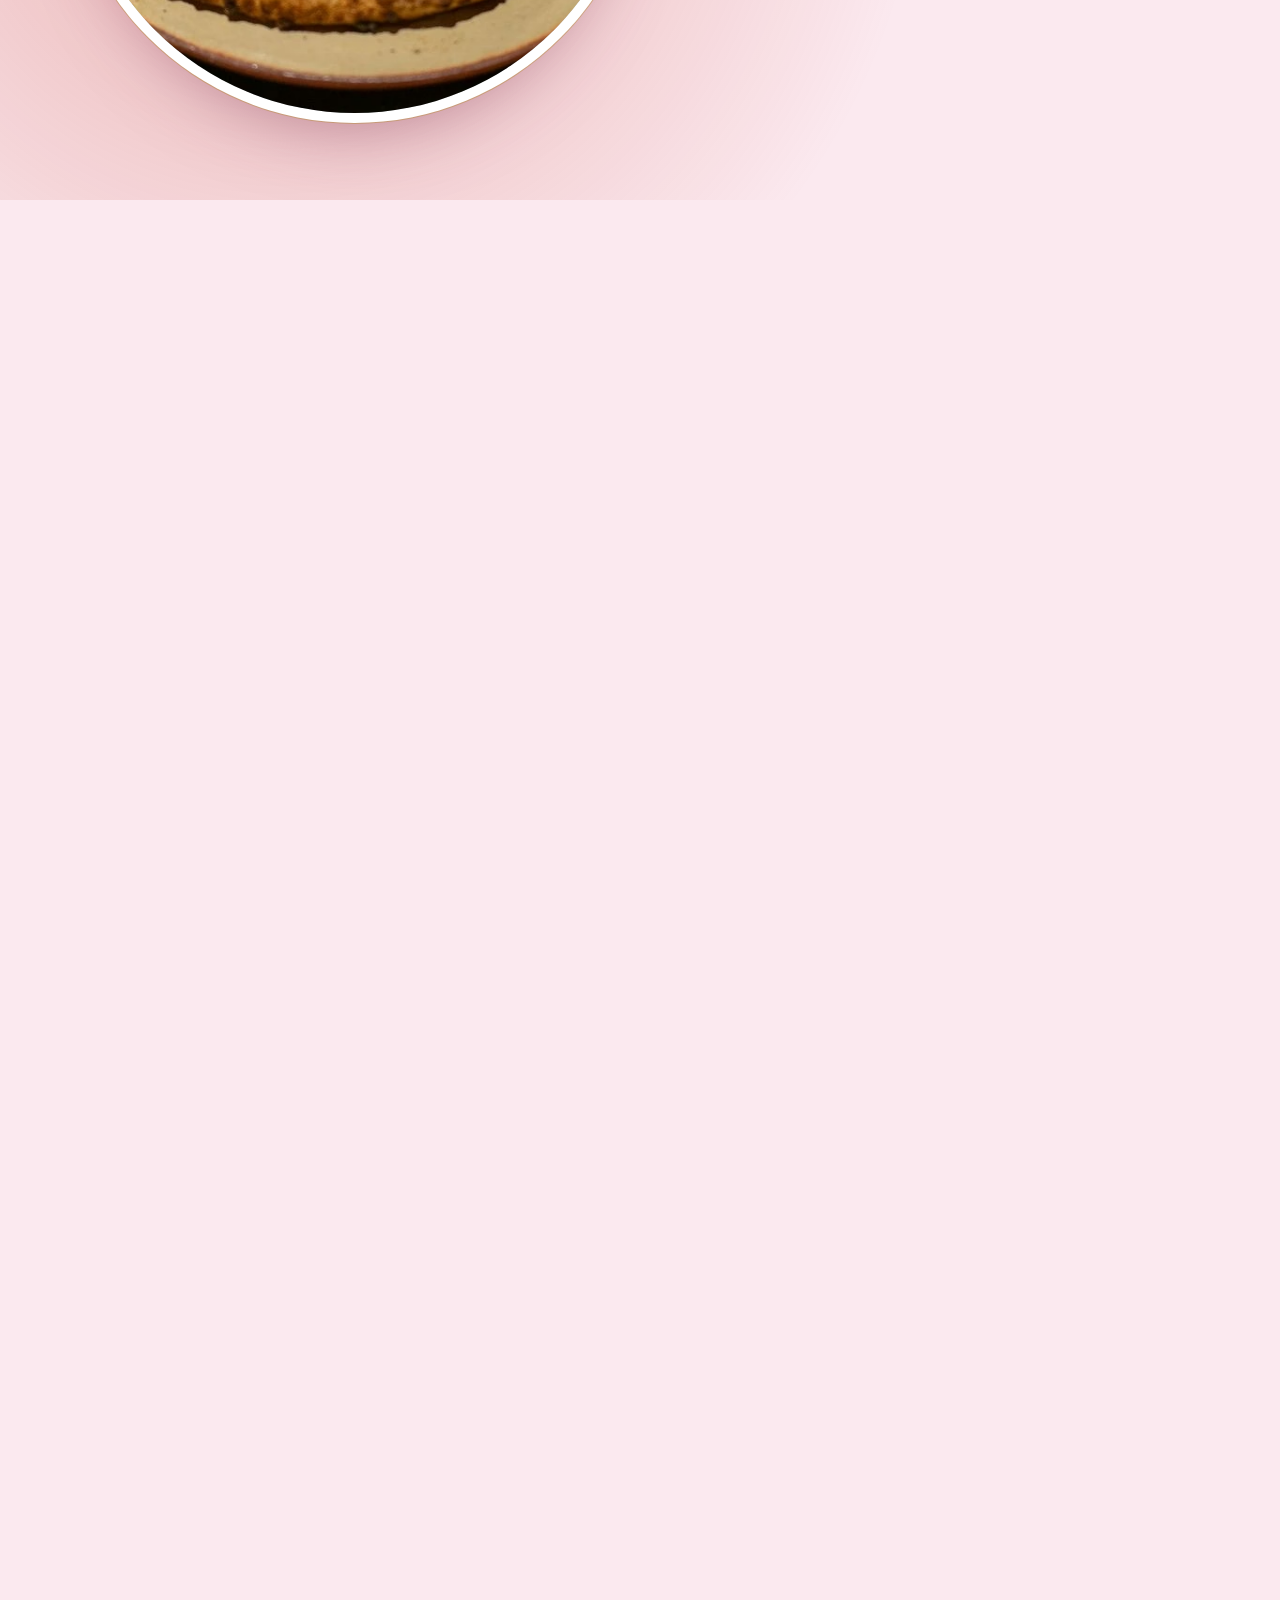
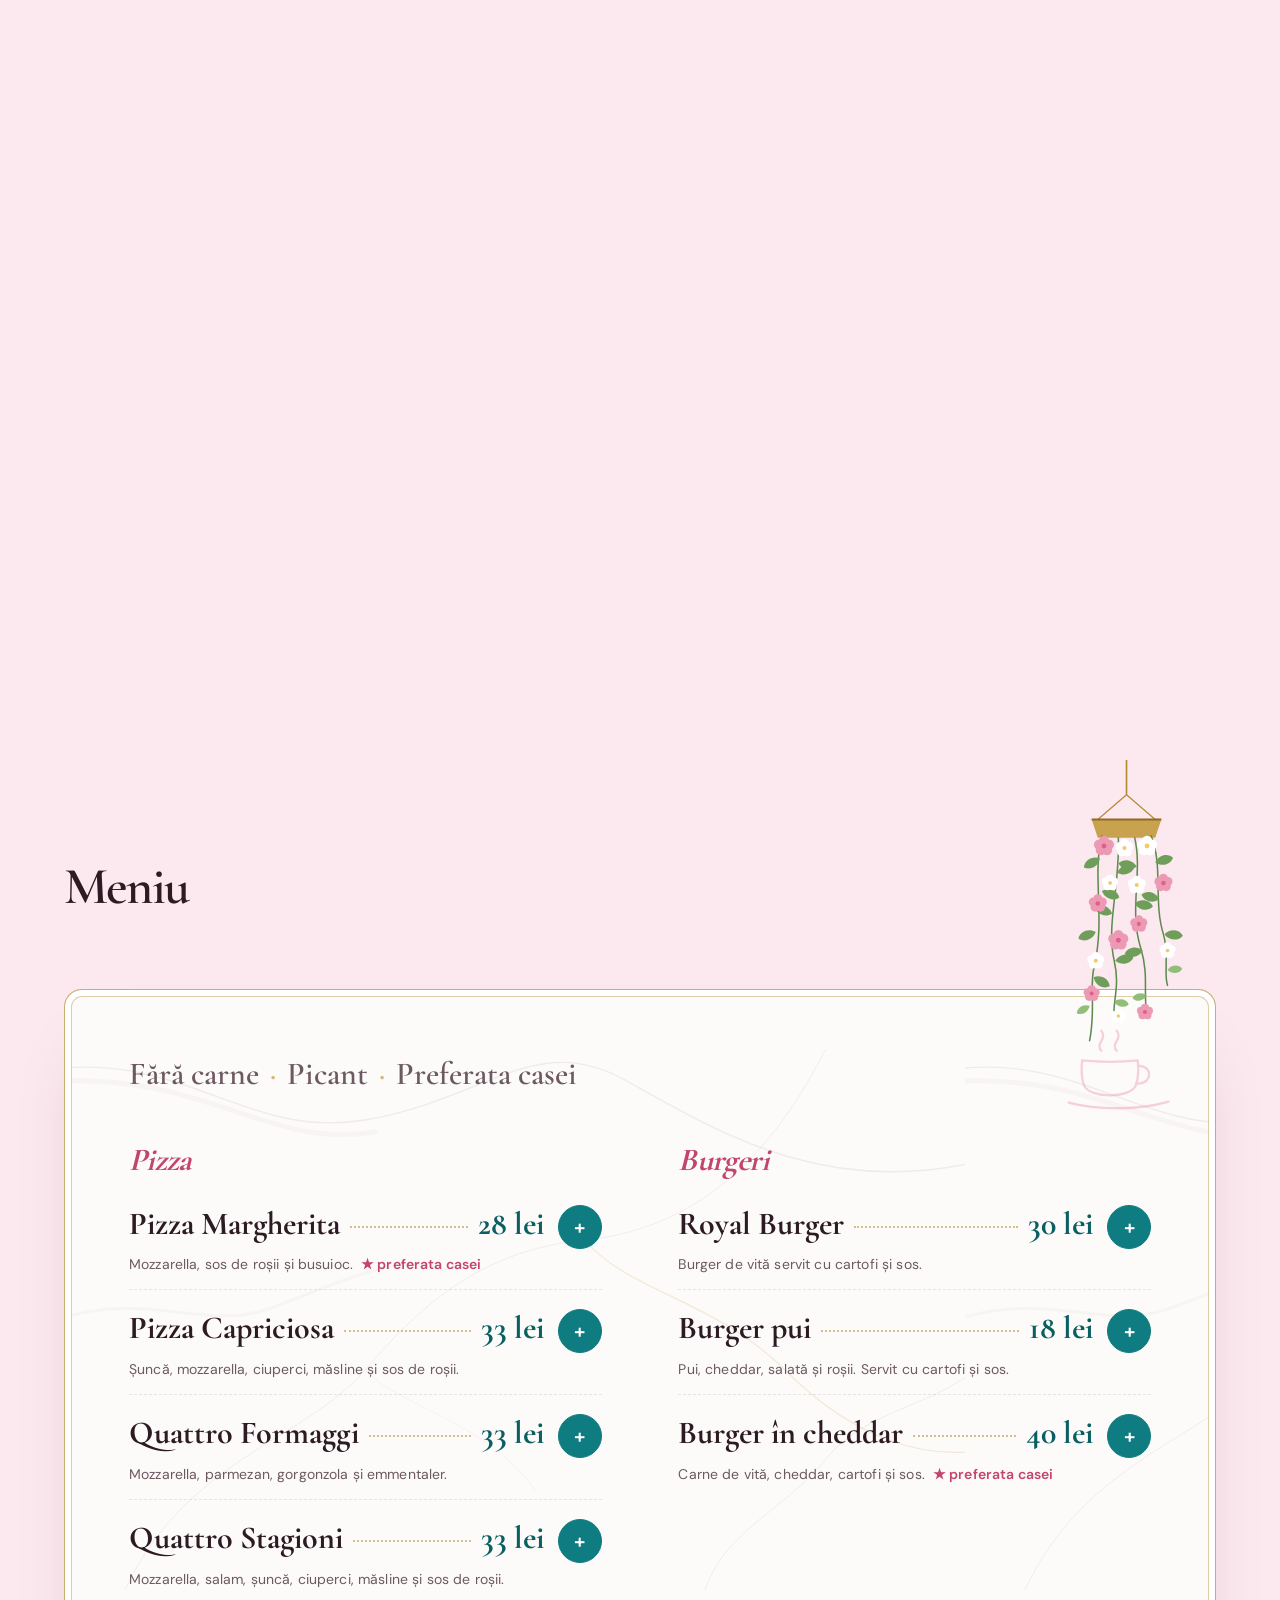
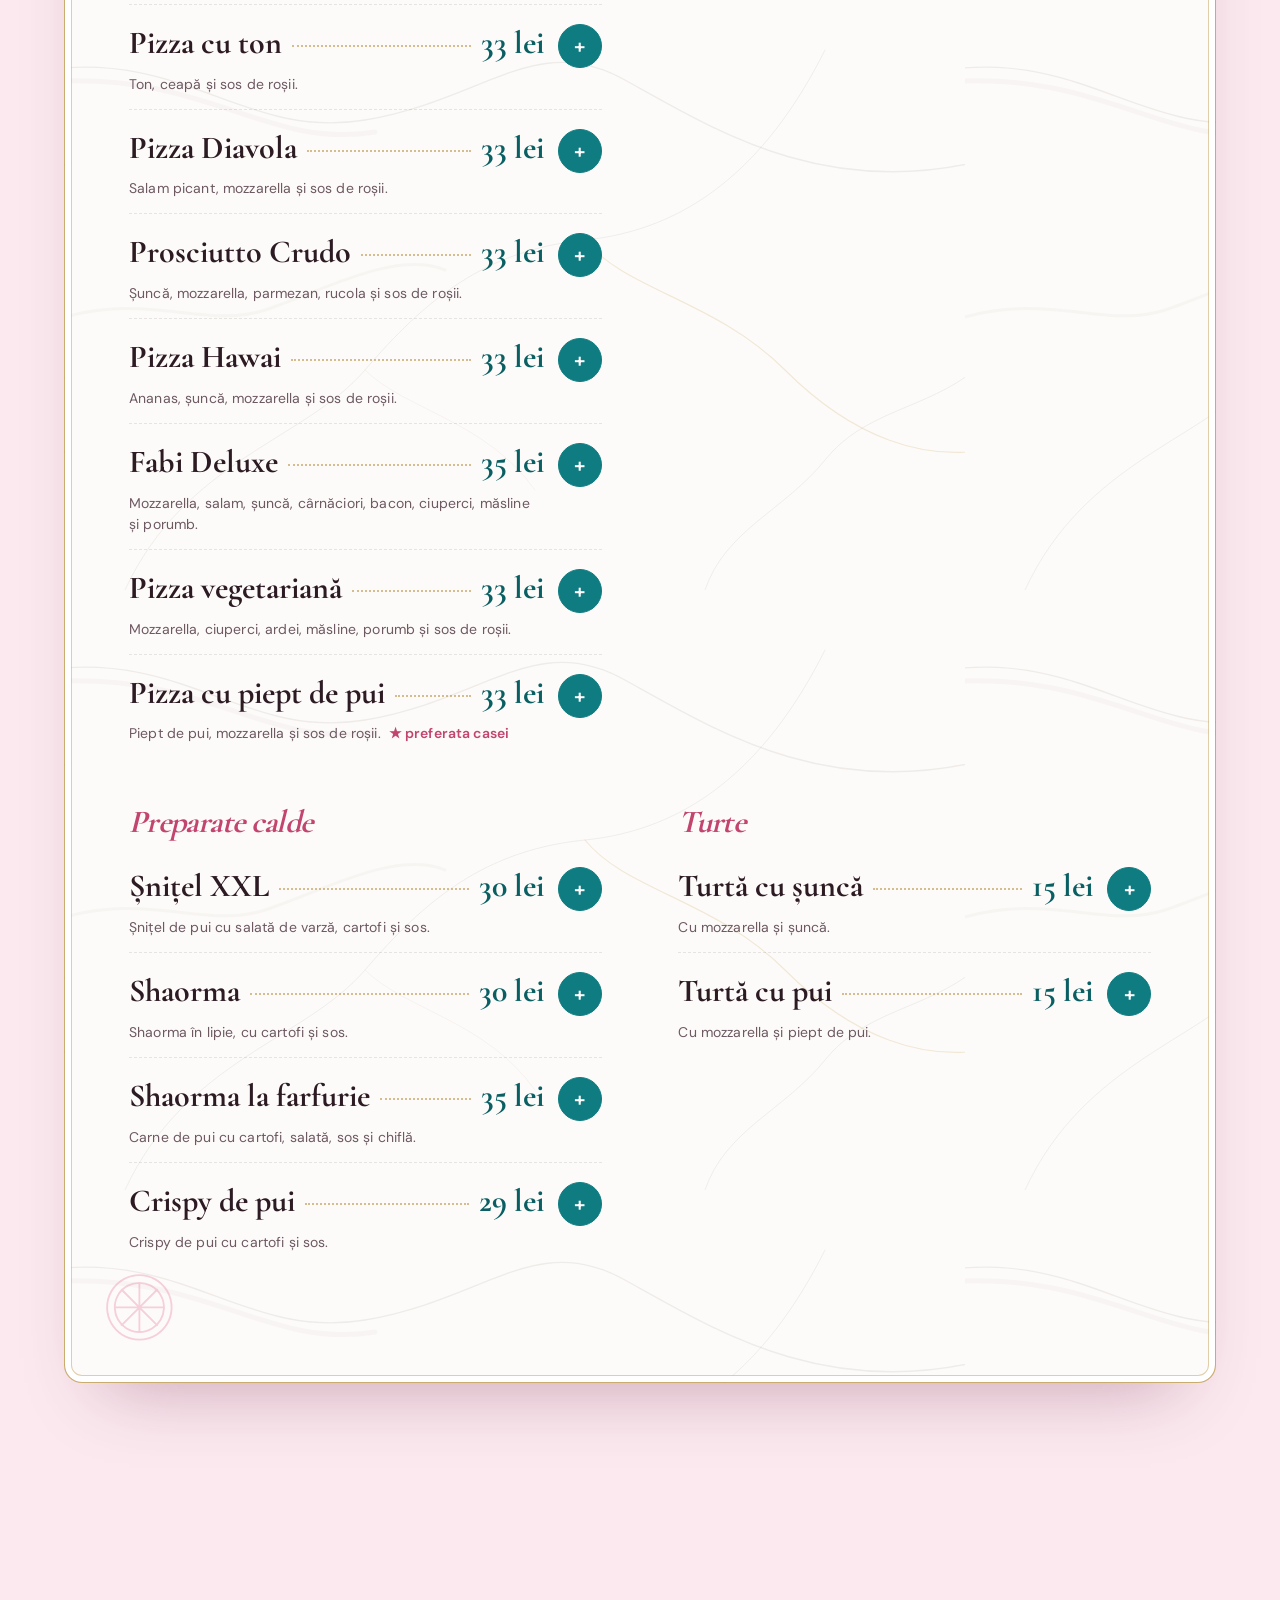
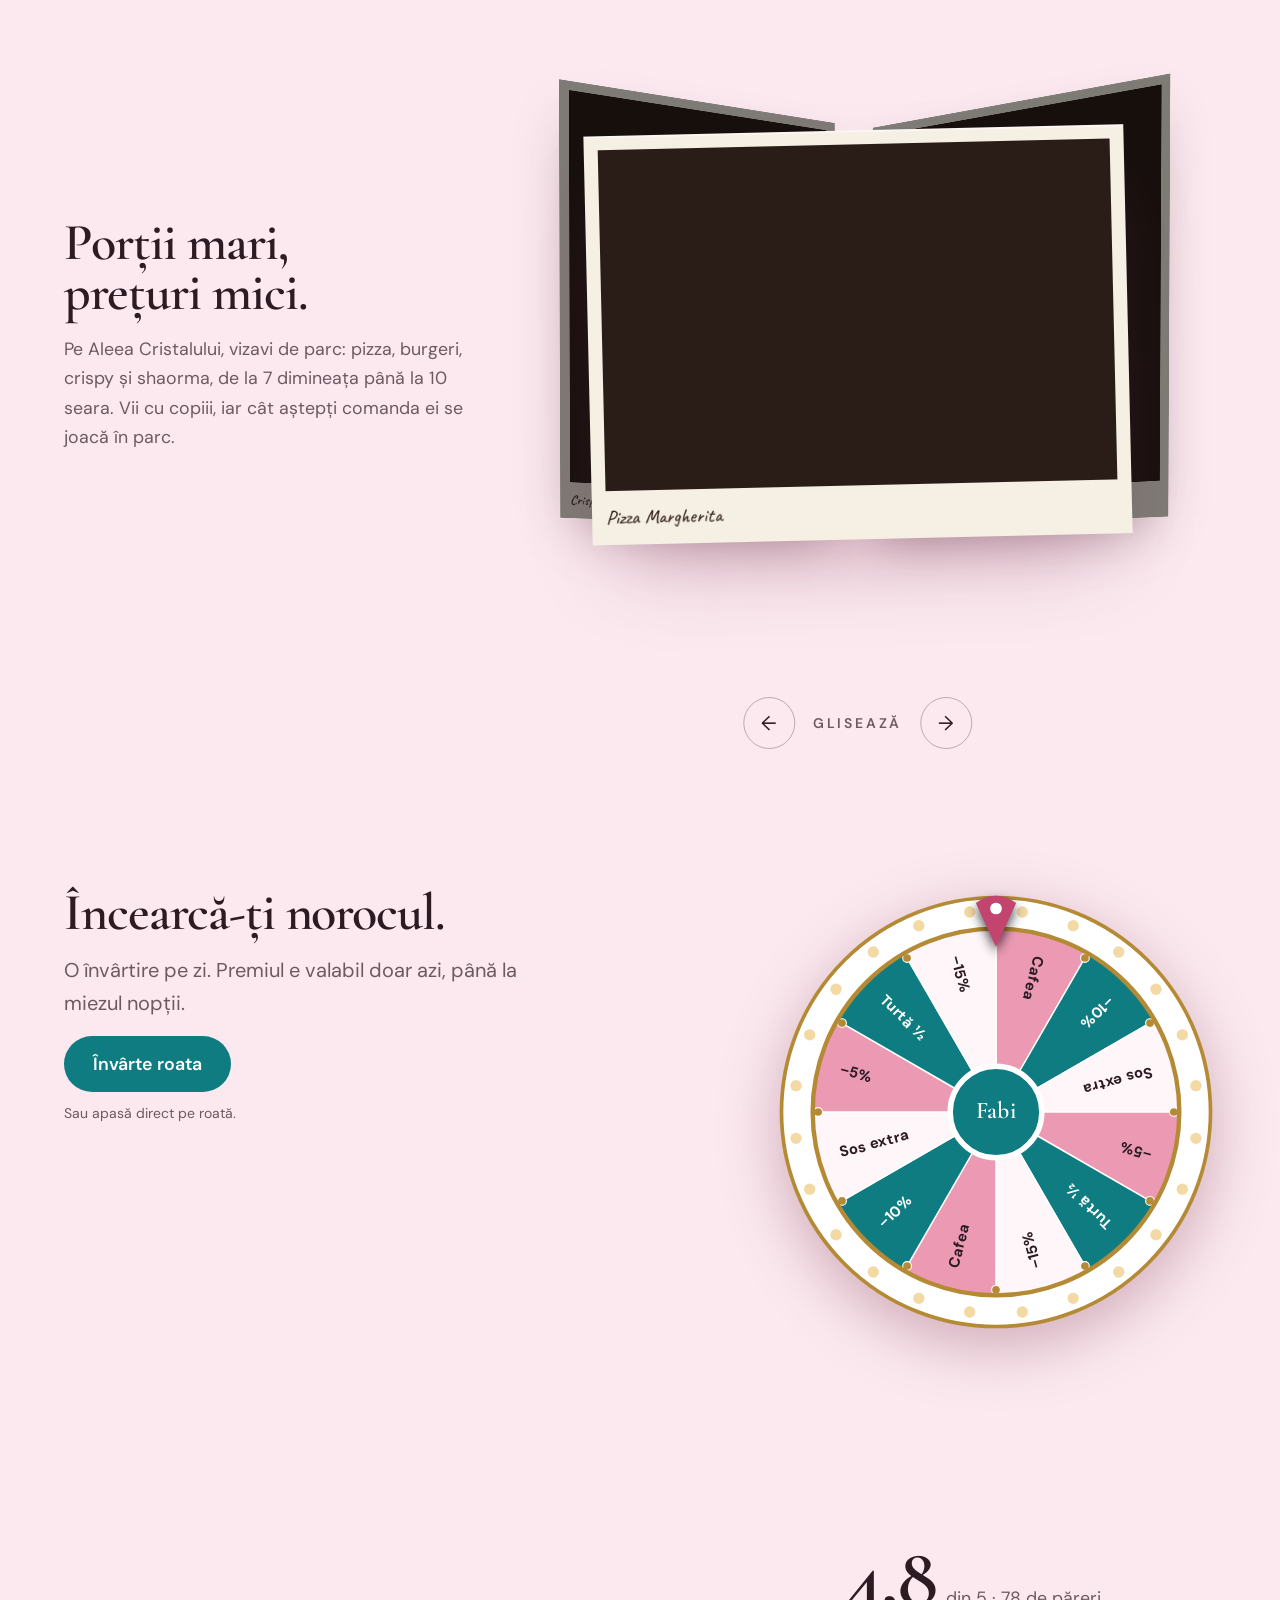
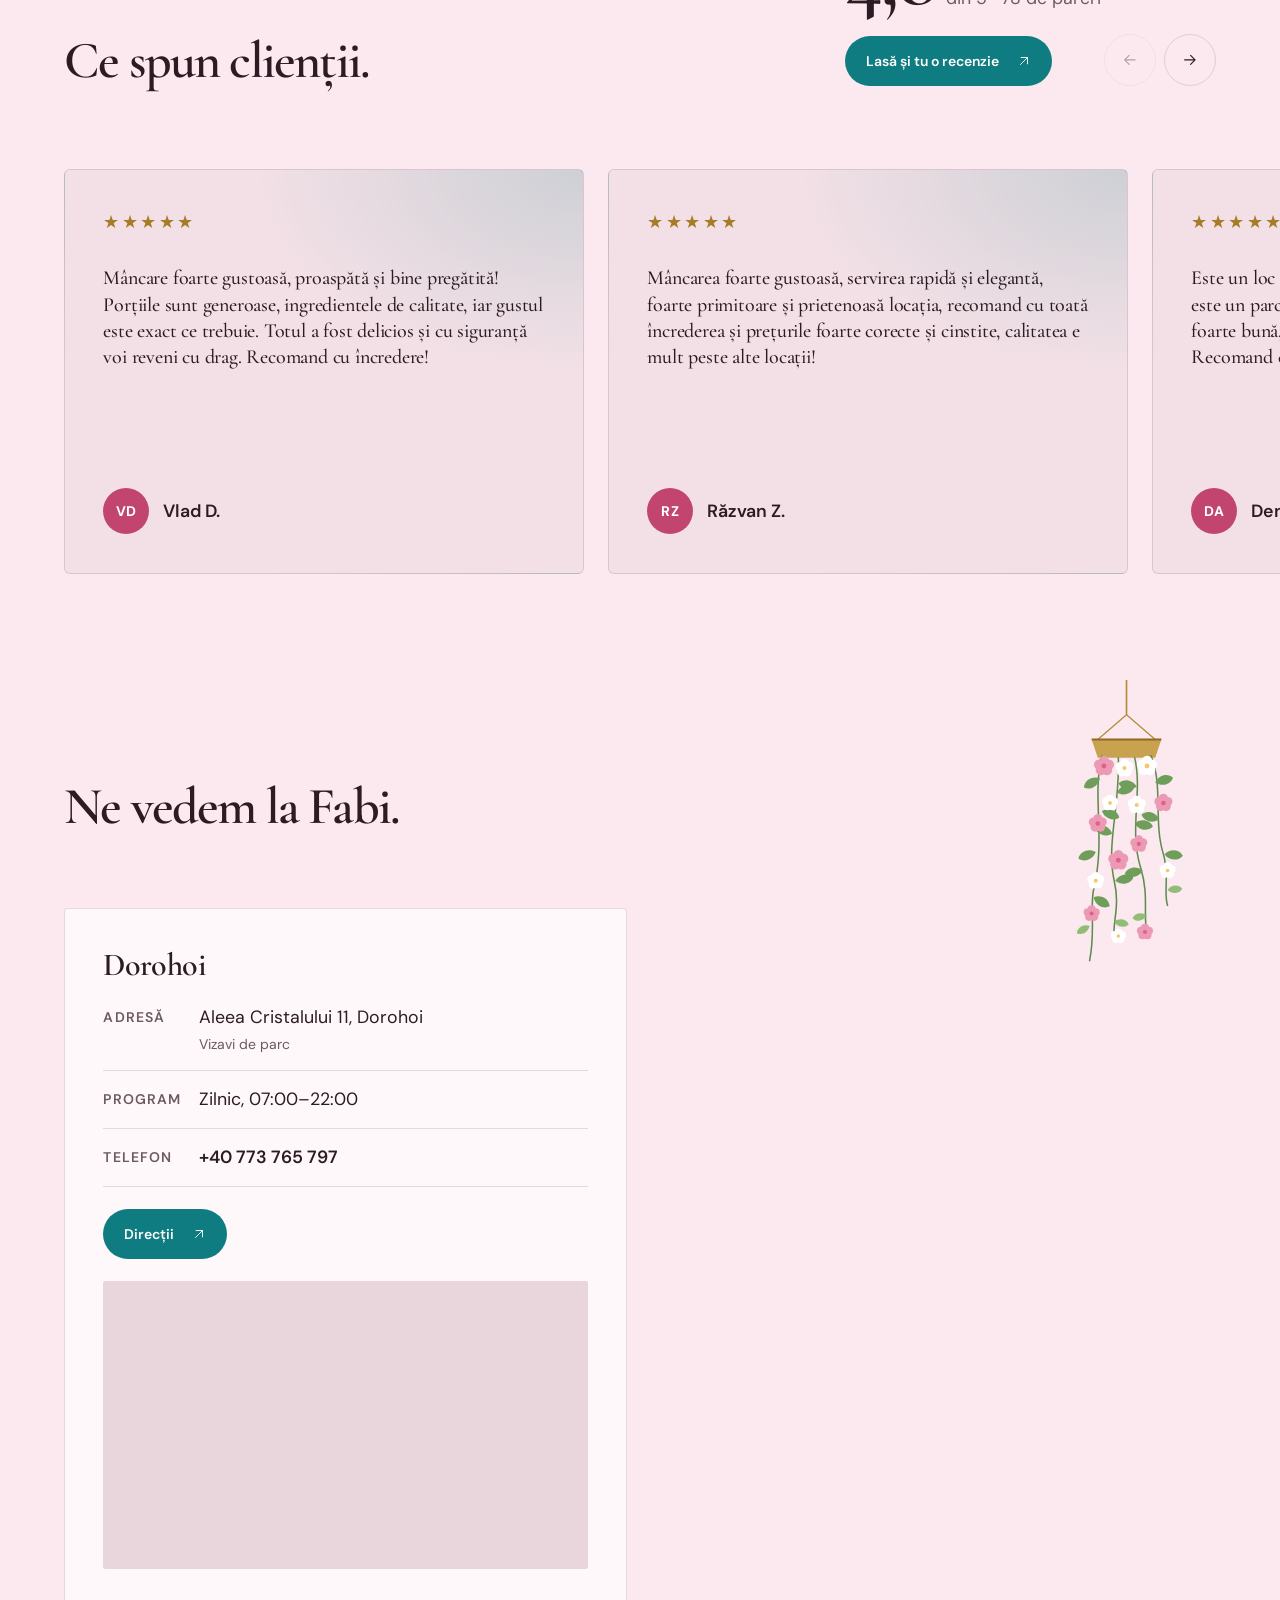
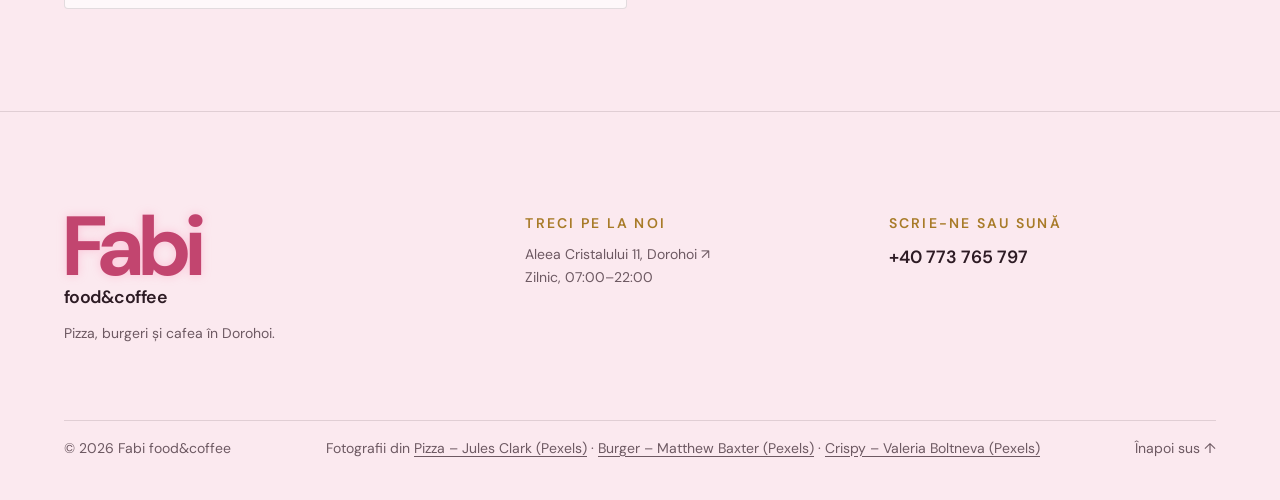
==== commit eb695ce4: "Tema Fabi: roz, turcoaz, marmură, logo neon, flori și petale Co-Authored-By: Claude Opus 5.5 <norepl" ====
--- a/index.html
+++ b/index.html
@@ -6,8 +6,8 @@
   <meta name="viewport" content="width=device-width, initial-scale=1">
   <title>Fabi food&amp;coffee — Pizzerie și cafenea în Dorohoi</title>
   <meta name="description" content="Fabi food&amp;coffee, pizzerie și cafenea pe Aleea Cristalului 11 din Dorohoi. Pizza, burgeri, crispy, shaorma și turte, zilnic între 07:00 și 22:00.">
-  <meta name="theme-color" content="#1F1612">
-  <meta name="color-scheme" content="dark">
+  <meta name="theme-color" content="#fbe9ef">
+  <meta name="color-scheme" content="only light">
   <meta property="og:type" content="website">
   <meta property="og:locale" content="ro_RO">
   <meta property="og:title" content="Fabi food&amp;coffee — Pizzerie și cafenea în Dorohoi">
@@ -25,6 +25,7 @@
   <link rel="stylesheet" href="assets/css/style.css?v=79722fa7">
   <link rel="stylesheet" href="assets/css/extra.css?v=a1b1a578">
   <link rel="stylesheet" href="assets/css/comenzi.css?v=02a798f9">
+  <link rel="stylesheet" href="assets/css/tema-fabi.css?v=b92a9d78"><script defer src="assets/js/tema-fabi.js?v=c21d4e6b"></script>
   <script type="application/ld+json">{"@context":"https://schema.org","@graph":[{"@type":"CafeOrCoffeeShop","name":"Fabi food&coffee Dorohoi","address":{"@type":"PostalAddress","streetAddress":"Aleea Cristalului 11","addressLocality":"Dorohoi","addressRegion":"Botoșani","addressCountry":"RO"},"hasMap":"https://www.google.com/maps/search/?api=1&query=Fabi%20food%26coffee%2C%20Aleea%20Cristalului%2011%2C%20Dorohoi","description":"Fabi food&coffee, pizzerie și cafenea pe Aleea Cristalului 11 din Dorohoi. Pizza, burgeri, crispy, shaorma și turte, zilnic între 07:00 și 22:00.","telephone":"+40 773 765 797","geo":{"@type":"GeoCoordinates","latitude":47.9513847,"longitude":26.3954609},"openingHoursSpecification":[{"@type":"OpeningHoursSpecification","dayOfWeek":["Monday","Tuesday","Wednesday","Thursday","Friday","Saturday","Sunday"],"opens":"07:00","closes":"22:00"}],"url":"https://cojocariuemilian73.github.io/fabi-dorohoi/","hasMenu":"https://cojocariuemilian73.github.io/fabi-dorohoi/#meniu"}]}</script>
   <script id="program-dorohoi" type="application/json">[{"zile":["Monday","Tuesday","Wednesday","Thursday","Friday","Saturday","Sunday"],"deschide":"07:00","inchide":"22:00"}]</script>
   <script defer src="assets/js/main.js?v=14b9f4d4" data-motion="assets/js/motion.js?v=0e676cb0"></script>
--- a/assets/css/tema-fabi.css
+++ b/assets/css/tema-fabi.css
@@ -0,0 +1,187 @@
+/* Tema Fabi: interiorul localului — pereți roz, canapele turcoaz din catifea, mese de marmură albă,
+   detalii aurii, flori atârnate și o lampă-inel ca un neon. Se încarcă după celelalte stiluri. */
+:root {
+  color-scheme: only light;
+  --paper: #fbe9ef;
+  --ink: #2d1b24;
+  --accent: #0e7c80;
+  --accent-text: #0b6b6f;
+  --oak: #a87b28;
+  --cream: #fffaf7;
+  --espresso: #2d1b24;
+  --pink: #ec9ab4;
+  --pink-deep: #c2456f;
+  --teal: #0e7c80;
+  --teal-deep: #0a5f63;
+  --gold: #b58a35;
+  --muted: color-mix(in oklab, var(--ink) 66%, var(--paper));
+  --line: color-mix(in oklab, var(--ink) 13%, transparent);
+  --glow: color-mix(in oklab, var(--pink) 18%, transparent);
+  --marble: url("data:image/svg+xml,%3Csvg xmlns='http://www.w3.org/2000/svg' width='900' height='600' viewBox='0 0 900 600'%3E%3Crect width='900' height='600' fill='%23fdfbf9'/%3E%3Cg fill='none' stroke-linecap='round'%3E%3Cpath d='M-20 80C120 60 180 150 300 130S470 40 560 90 760 210 920 170' stroke='%23b9b2ae' stroke-width='1.4' opacity='.22'/%3E%3Cpath d='M-20 92C140 80 200 160 310 142' stroke='%23cfc8c4' stroke-width='5' opacity='.12'/%3E%3Cpath d='M60 600C120 470 240 450 300 380S420 260 520 250 700 180 760 60' stroke='%23b9b2ae' stroke-width='1' opacity='.2'/%3E%3Cpath d='M300 380C340 420 420 430 470 500' stroke='%23c9c1bc' stroke-width='.8' opacity='.2'/%3E%3Cpath d='M520 250C560 300 650 310 720 380S860 470 920 460' stroke='%23c8a35a' stroke-width='1.2' opacity='.22'/%3E%3Cpath d='M-10 330C80 300 140 340 200 320S330 260 380 280' stroke='%23d3ccc8' stroke-width='3' opacity='.15'/%3E%3Cpath d='M640 600C660 540 720 520 760 470S860 420 910 380' stroke='%23b9b2ae' stroke-width='.9' opacity='.22'/%3E%3C/g%3E%3C/svg%3E");
+}
+
+/* Fundal: roz cald, fără nervurile de lemn; o lumină fină în colțuri. */
+body {
+  background:
+    radial-gradient(1100px 700px at 100% 0%, color-mix(in oklab, var(--pink) 22%, transparent), transparent 60%),
+    radial-gradient(900px 700px at 0% 100%, color-mix(in oklab, var(--teal) 7%, transparent), transparent 60%),
+    var(--paper);
+  background-attachment: fixed;
+}
+body::after { opacity: .18; }
+
+/* Butoane: turcoaz ca de catifea. */
+.button-dark { color: #fff; background: var(--teal); }
+.button-outline { color: var(--teal-deep); border-color: color-mix(in oklab, var(--teal) 55%, transparent); }
+@media (hover: hover) and (pointer: fine) {
+  .button-dark:hover { color: #fff; background: var(--teal-deep); }
+  .button-outline:hover { color: #fff; background: var(--teal); border-color: var(--teal); }
+}
+.mobile-actions a + a { color: #fff; background: var(--teal); }
+.site-header.is-scrolled { background: color-mix(in oklab, var(--paper) 88%, transparent); }
+
+/* Logo ca un neon roz: se aprinde o dată, cu o mică pâlpâire. */
+.wordmark > span {
+  color: #fff3f7;
+  text-shadow: 0 0 2px #fff, 0 0 8px #ff8fb6, 0 0 18px #ff5c95, 0 0 34px #ff5c9599;
+  animation: neon-on 1.8s ease-out both;
+}
+.site-header.is-scrolled .wordmark > span, .qm-foot .wordmark > span, .site-footer .wordmark > span {
+  color: var(--pink-deep);
+  text-shadow: 0 0 10px #ff8fb666;
+}
+@keyframes neon-on {
+  0% { opacity: .15; text-shadow: none; }
+  12% { opacity: 1; }
+  16% { opacity: .3; }
+  22% { opacity: 1; }
+  30% { opacity: .55; }
+  40%, 100% { opacity: 1; }
+}
+
+/* Titlul mare: cuvintele-cheie se aprind roz, nu auriu. */
+.hero h1 .sw.is-gold { color: #ffb8d0; text-shadow: 0 0 18px #ff5c9566; }
+.type-cursor { background: #ffb8d0; }
+
+/* Meniul pe o placă de marmură albă, cu ramă aurie subțire. */
+.chalkboard {
+  --chalk: var(--ink);
+  --chalk-soft: color-mix(in oklab, var(--ink) 70%, #fff);
+  color: var(--ink);
+  background: var(--marble) 0 0 / 900px auto repeat, #fdfbf9;
+  border: 1px solid color-mix(in oklab, var(--gold) 70%, transparent);
+  border-radius: 18px;
+  box-shadow: inset 0 0 0 6px #fff, inset 0 0 0 7px color-mix(in oklab, var(--gold) 40%, transparent), 0 40px 70px -40px #7a2f4f66;
+}
+.chalkboard::before { display: none; }
+.chalkboard h3, .chalkboard h4, .board-price, .board-filter, .board-fav, .board-empty { text-shadow: none; }
+.chalkboard h4, .board-price { font-family: var(--serif); }
+.board-line h4 { font-weight: 700; }
+.board-group h3 { color: var(--pink-deep); font-family: var(--serif); font-style: italic; transform: none; }
+.board-price { color: var(--teal-deep); font-weight: 700; }
+.board-dots { border-bottom-color: color-mix(in oklab, var(--gold) 55%, transparent); }
+.board-item { border-bottom-color: color-mix(in oklab, var(--ink) 10%, transparent); }
+.board-item p { color: var(--muted); font: 400 var(--fs-xs)/1.5 var(--sans); }
+.board-fav { color: var(--pink-deep); font: 600 var(--fs-xs)/1 var(--sans); transform: none; }
+.board-filter { color: var(--muted); font-family: var(--serif); font-weight: 600; }
+.board-filter[aria-pressed="true"] { color: var(--pink-deep); text-shadow: none; }
+@media (hover: hover) { .board-filter[aria-pressed="false"]:hover { color: var(--ink); } }
+.board-filter + .board-filter::before { color: color-mix(in oklab, var(--gold) 60%, transparent); }
+.doodle { stroke: var(--pink); opacity: .45; }
+.board-thumb { border-color: #fff; box-shadow: 0 0 0 1px color-mix(in oklab, var(--gold) 50%, transparent); }
+.add-btn { color: #fff; background: var(--teal); border-color: var(--teal); }
+@media (hover: hover) and (pointer: fine) { .add-btn:hover { background: var(--teal-deep); } }
+
+/* Specialitățile: text închis pe roz, aburul și umbrele mai blânde. */
+.specials.is-scrolly .special-copy p { color: color-mix(in oklab, var(--ink) 80%, transparent); }
+.specials.is-scrolly .steam { stroke: #fff; opacity: .8; }
+.special-photo { box-shadow: 0 0 0 10px #fff, 0 0 0 11px color-mix(in oklab, var(--gold) 45%, transparent), 0 40px 70px -30px #7a2f4f80; }
+.floater svg { filter: drop-shadow(0 6px 8px #7a2f4f40); }
+
+/* Galeria: săgeți și text închise pe fundalul deschis. */
+.ww-arrow { color: var(--ink); border-color: color-mix(in oklab, var(--ink) 30%, transparent); }
+.ww-arrow:hover, .ww-arrow:focus-visible { color: #fff; background: var(--teal); border-color: var(--teal); }
+.ww-hint { color: var(--muted); }
+.ww-frame { box-shadow: 0 40px 80px -30px #7a2f4f66, 0 2px 0 #fff8 inset; }
+
+/* Recenzii, locații, hărți. */
+.review-avatar { color: #fff; background: var(--pink-deep); }
+.location-card { background: color-mix(in oklab, #fff 70%, var(--paper)); }
+.map iframe, .location-map iframe { filter: none; }
+
+/* Roata norocului și voucherul: roz, turcoaz, alb și auriu. */
+.wheel { filter: drop-shadow(0 18px 30px #7a2f4f55); }
+.wheel-frame { fill: #fff; stroke: var(--gold); }
+.bulb { fill: #f3d9a4; }
+.is-won .bulb { fill: #ffe9b8; }
+@keyframes bulb { 0% { fill: #ffe9b8; } 50% { fill: #d9b46a; } }
+@keyframes bulb-win { to { fill: var(--pink); } }
+.slice { stroke: #fff; }
+.slice.s0 { fill: var(--pink); }
+.slice.s1 { fill: var(--teal); }
+.slice.s2 { fill: #fff6f9; }
+.wheel .t0, .wheel .t2 { fill: var(--ink); }
+.wheel .t1 { fill: #fff; }
+.slice.is-win { stroke: var(--gold); }
+.peg { fill: var(--gold); stroke: #fff; }
+.wheel-edge { stroke: var(--gold); }
+.wheel-hub { fill: var(--teal); stroke: #fff; }
+.wheel-hub-text { fill: #fff; }
+.wheel-pointer { fill: var(--pink-deep); }
+.wheel-pointer circle { fill: #fff; }
+.wheel-wrap::before { background: radial-gradient(circle, #ff8fb655, transparent 70%); }
+.wheel-code, .voucher-pill { color: #fff; background: var(--teal); }
+.prize-stage { background: radial-gradient(circle at 50% 50%, #4a2236 0%, #2d1b24 55%, #1b0f16 100%); }
+.prize-rays { background: repeating-conic-gradient(from 0deg, #ff8fb624 0deg 7deg, transparent 7deg 18deg); }
+.prize-code { border-color: #ff8fb699; }
+.bean { background: var(--pink); box-shadow: inset 0 0 0 1px var(--pink-deep); border-radius: 60% 40% 60% 40%; }
+.bean::after { display: none; }
+.bean.is-cream { background: #fff; box-shadow: inset 0 0 0 1px #f1c9d6; }
+.ticket { background: #fff; }
+.ticket-label { color: var(--pink-deep); }
+.ticket-until { color: var(--muted); }
+.welcome::backdrop { background: #2d1b2499; }
+
+/* Coșul de comenzi. */
+.cart-bar { color: #fff; background: var(--teal); box-shadow: 0 12px 30px -10px #0a5f6399; }
+.mode-switch input:checked + span { color: #fff; background: var(--teal); }
+.status-steps li.is-done::before { background: var(--teal); border-color: var(--teal); color: #fff; }
+.status-steps li.is-now::before { border-color: var(--teal); color: var(--teal); }
+.sheet-option input { accent-color: var(--teal); }
+.order-note { border-left-color: var(--pink-deep); background: color-mix(in oklab, var(--pink) 16%, #fff); }
+.field input, .field textarea { background: #fff; }
+.order-sheet, .cart-dialog { background: var(--paper); }
+.order-sheet::backdrop, .cart-dialog::backdrop { background: #2d1b2480; }
+
+/* Flori atârnate în colțurile secțiunilor; se leagănă încet. */
+.menu-section, .reviews, .locations, #oferte, .specials { position: relative; }
+.menu-section::before, .locations::before {
+  content: ""; position: absolute; z-index: 2; top: 0; width: clamp(110px, 16vw, 210px); aspect-ratio: 1 / 1.45;
+  background: url("../img/fabi/flori.svg") top center / contain no-repeat;
+  transform-origin: 50% 0; animation: sway 7s ease-in-out infinite alternate; pointer-events: none;
+}
+.menu-section::before, .locations::before { right: clamp(8px, 4vw, 64px); }
+.locations::before { animation-delay: -3s; }
+@keyframes sway { from { rotate: -2.2deg; } to { rotate: 2.2deg; } }
+@media (max-width: 699px) {
+  .menu-section::before, .locations::before { width: 92px; opacity: .9; }
+}
+
+/* Petale albe și roz care cad încet (tema-fabi.js); niciodată peste butoane. */
+.petals { position: fixed; inset: 0; z-index: 45; overflow: hidden; pointer-events: none; }
+.petal {
+  position: absolute; top: -40px; left: var(--x); width: var(--s); height: calc(var(--s) * .8);
+  background: var(--c); border-radius: 80% 10% 80% 10%; opacity: .75;
+  animation: petal-fall var(--d) linear var(--delay) infinite;
+}
+@keyframes petal-fall {
+  0% { transform: translate3d(0, -40px, 0) rotate(0deg); }
+  50% { transform: translate3d(calc(var(--drift) * .5), 55vh, 0) rotate(200deg); }
+  100% { transform: translate3d(var(--drift), 110vh, 0) rotate(400deg); }
+}
+
+@media (prefers-reduced-motion: reduce) {
+  .wordmark > span { animation: none; }
+  .menu-section::before, .locations::before { animation: none; }
+  .petals { display: none; }
+}
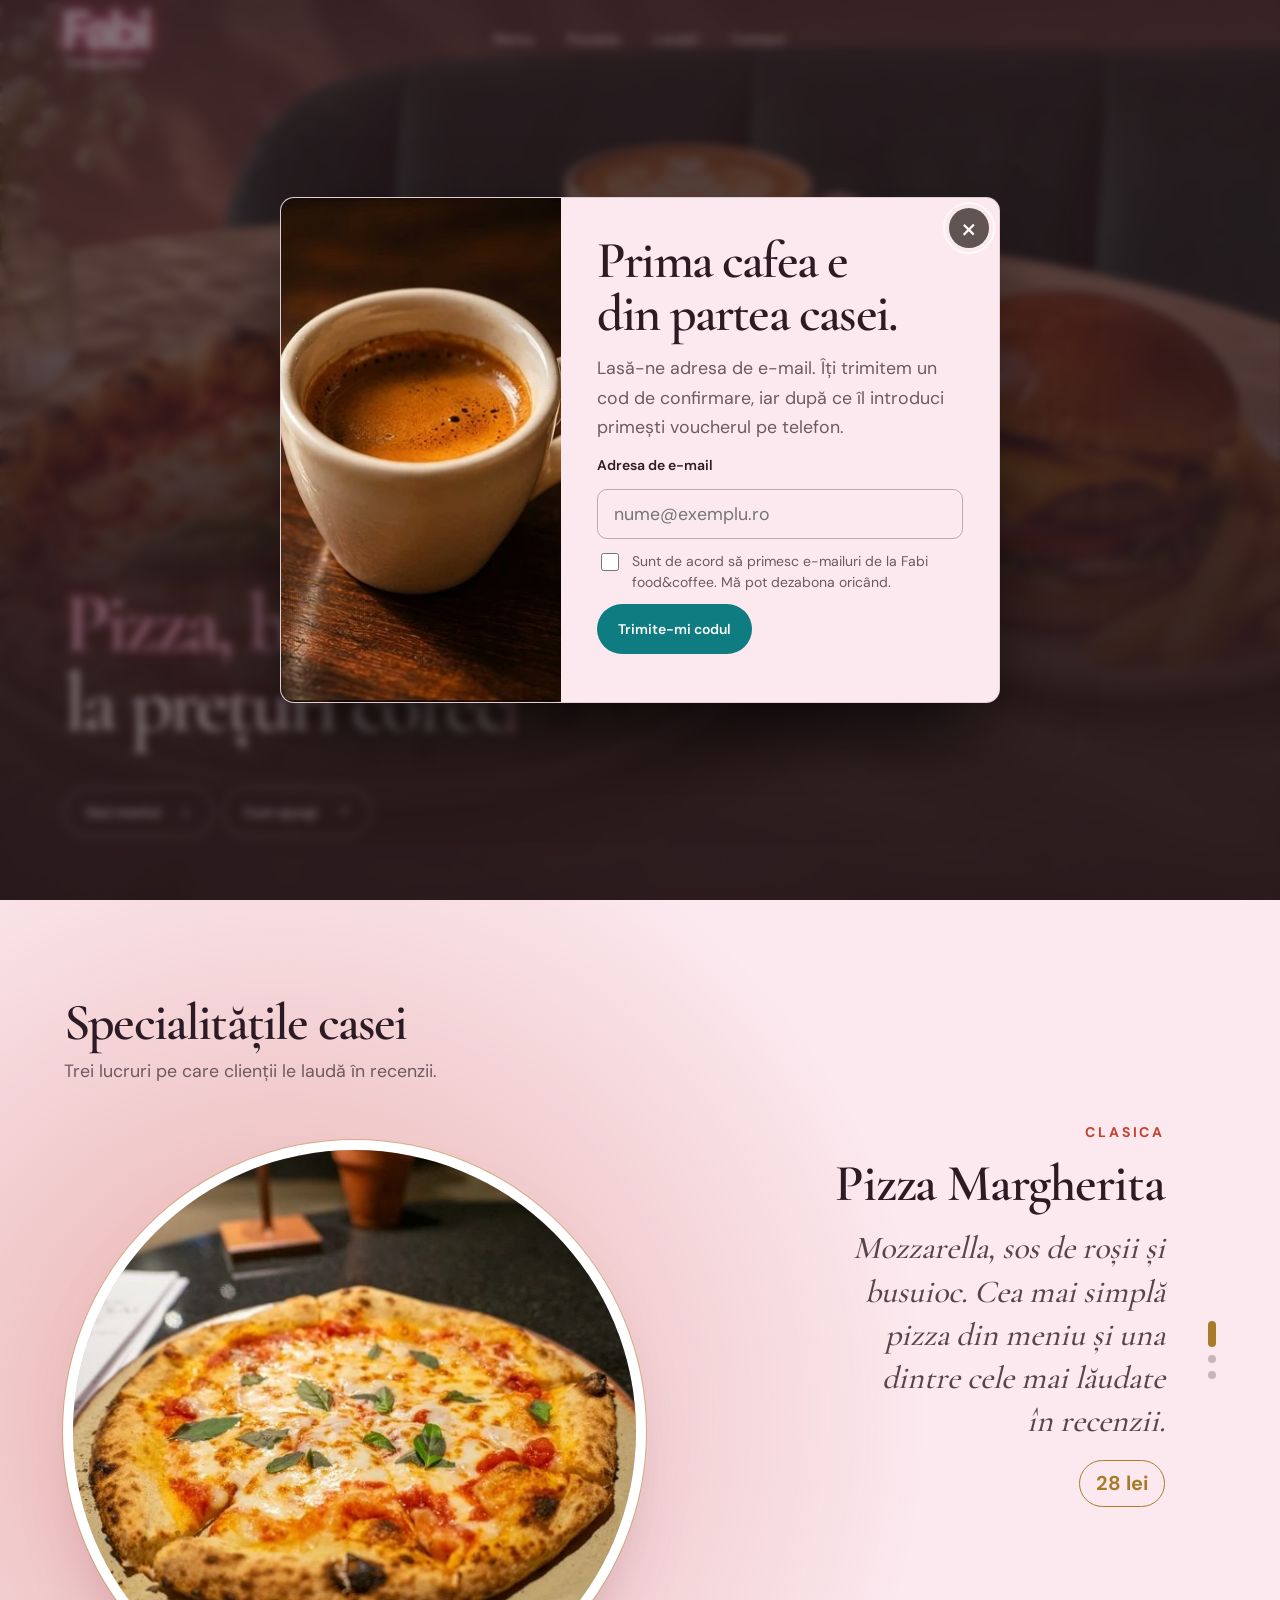
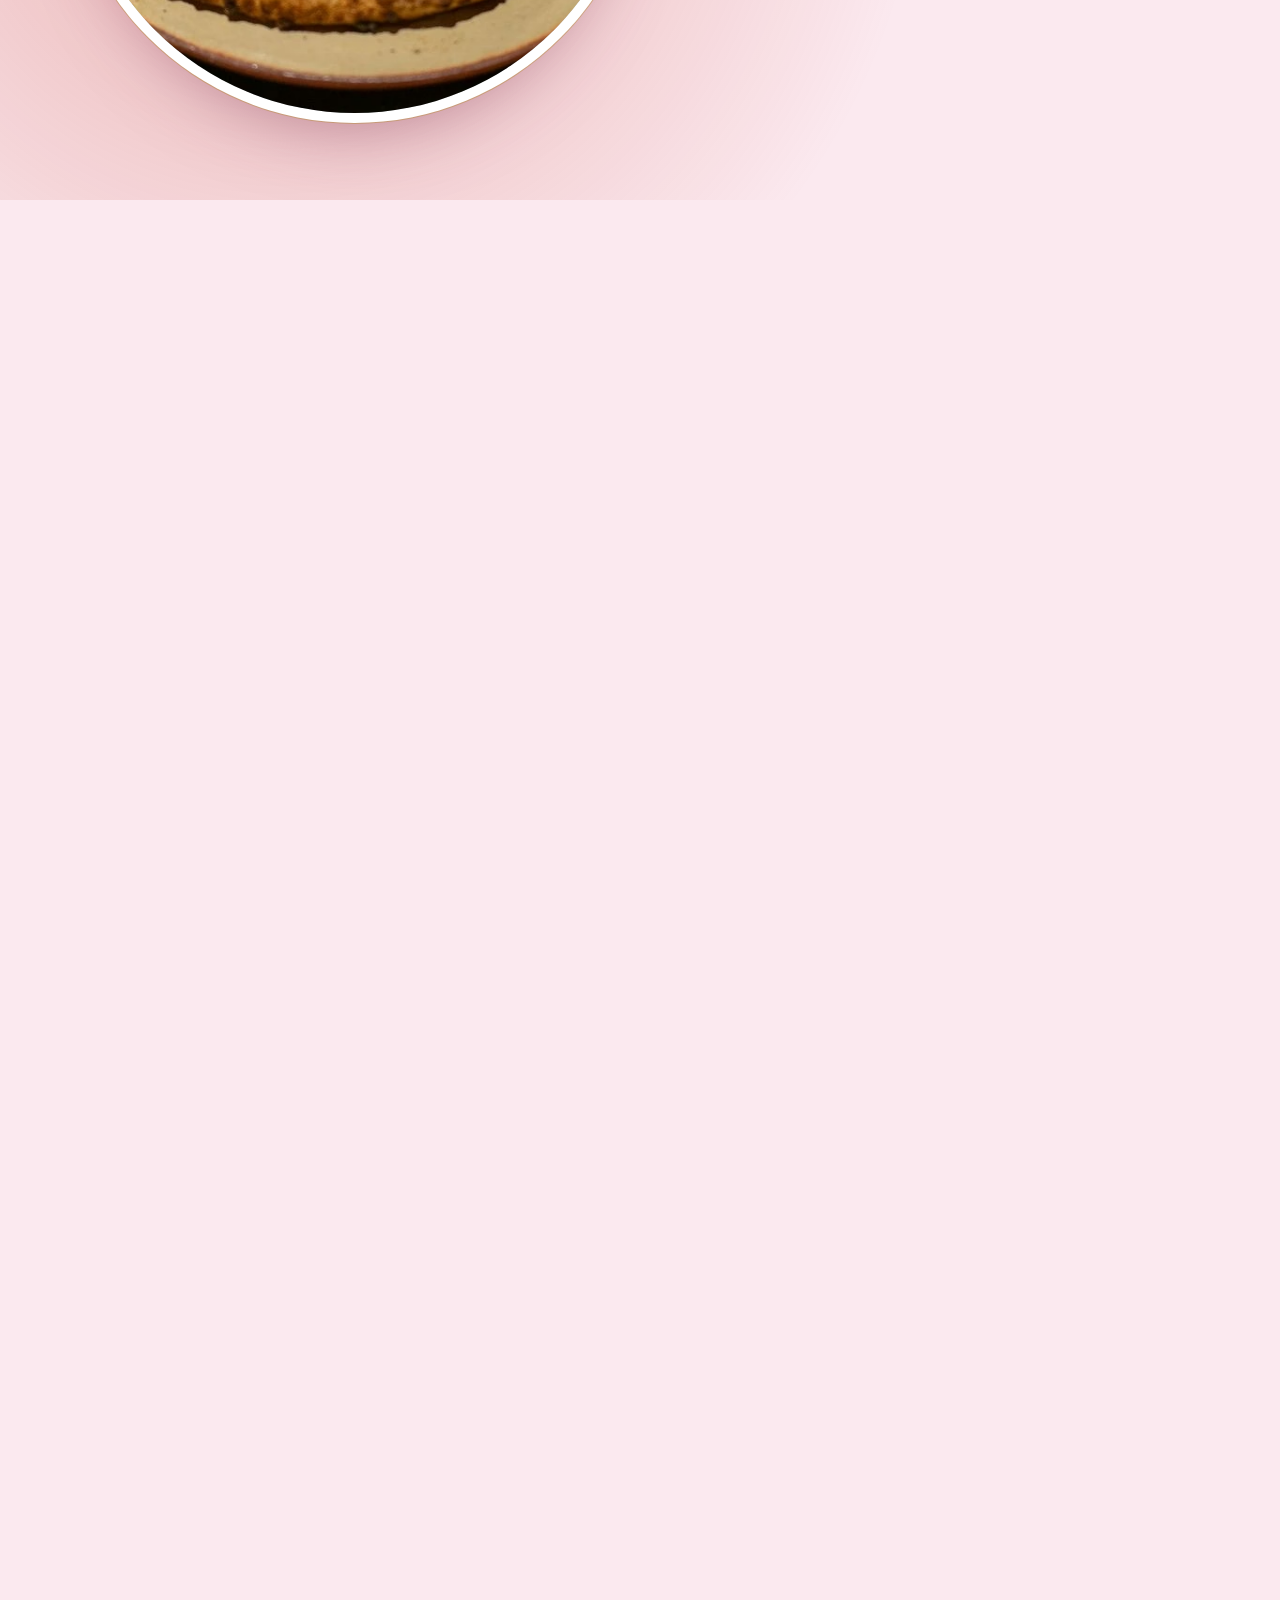
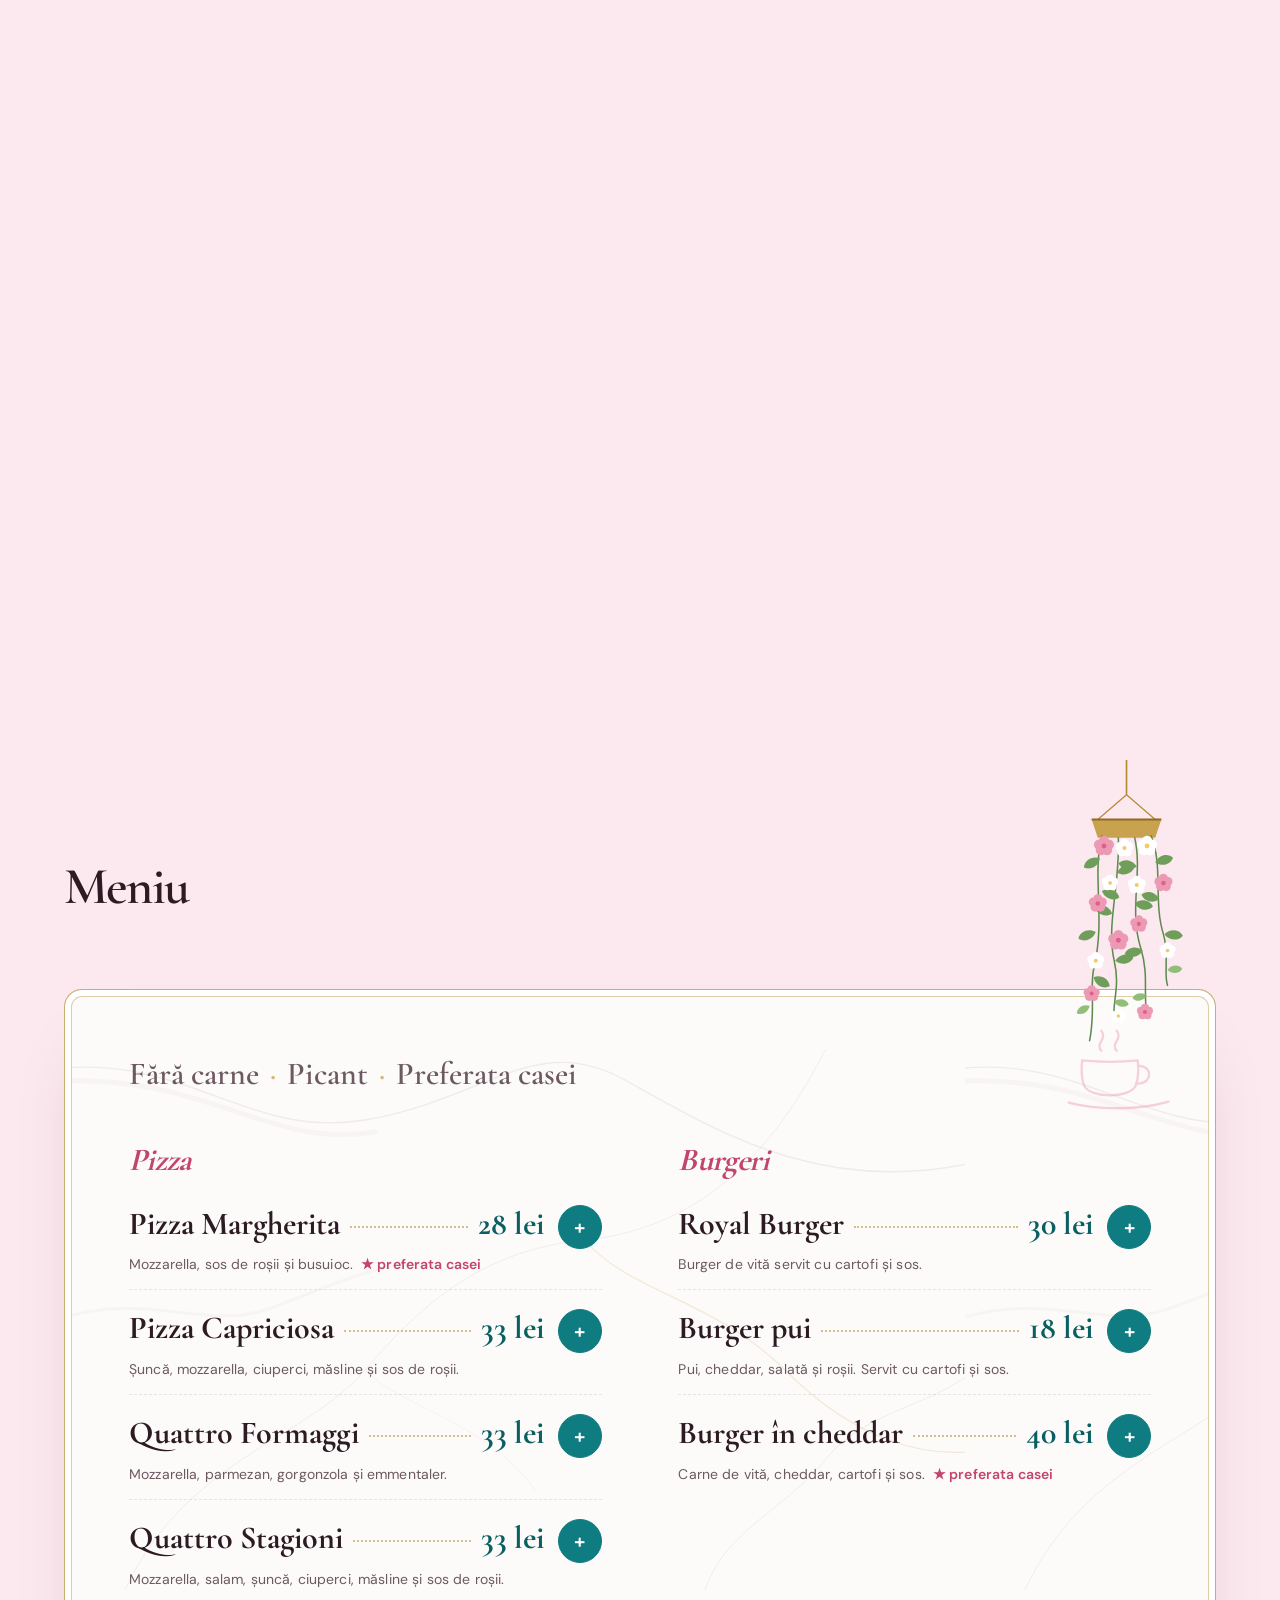
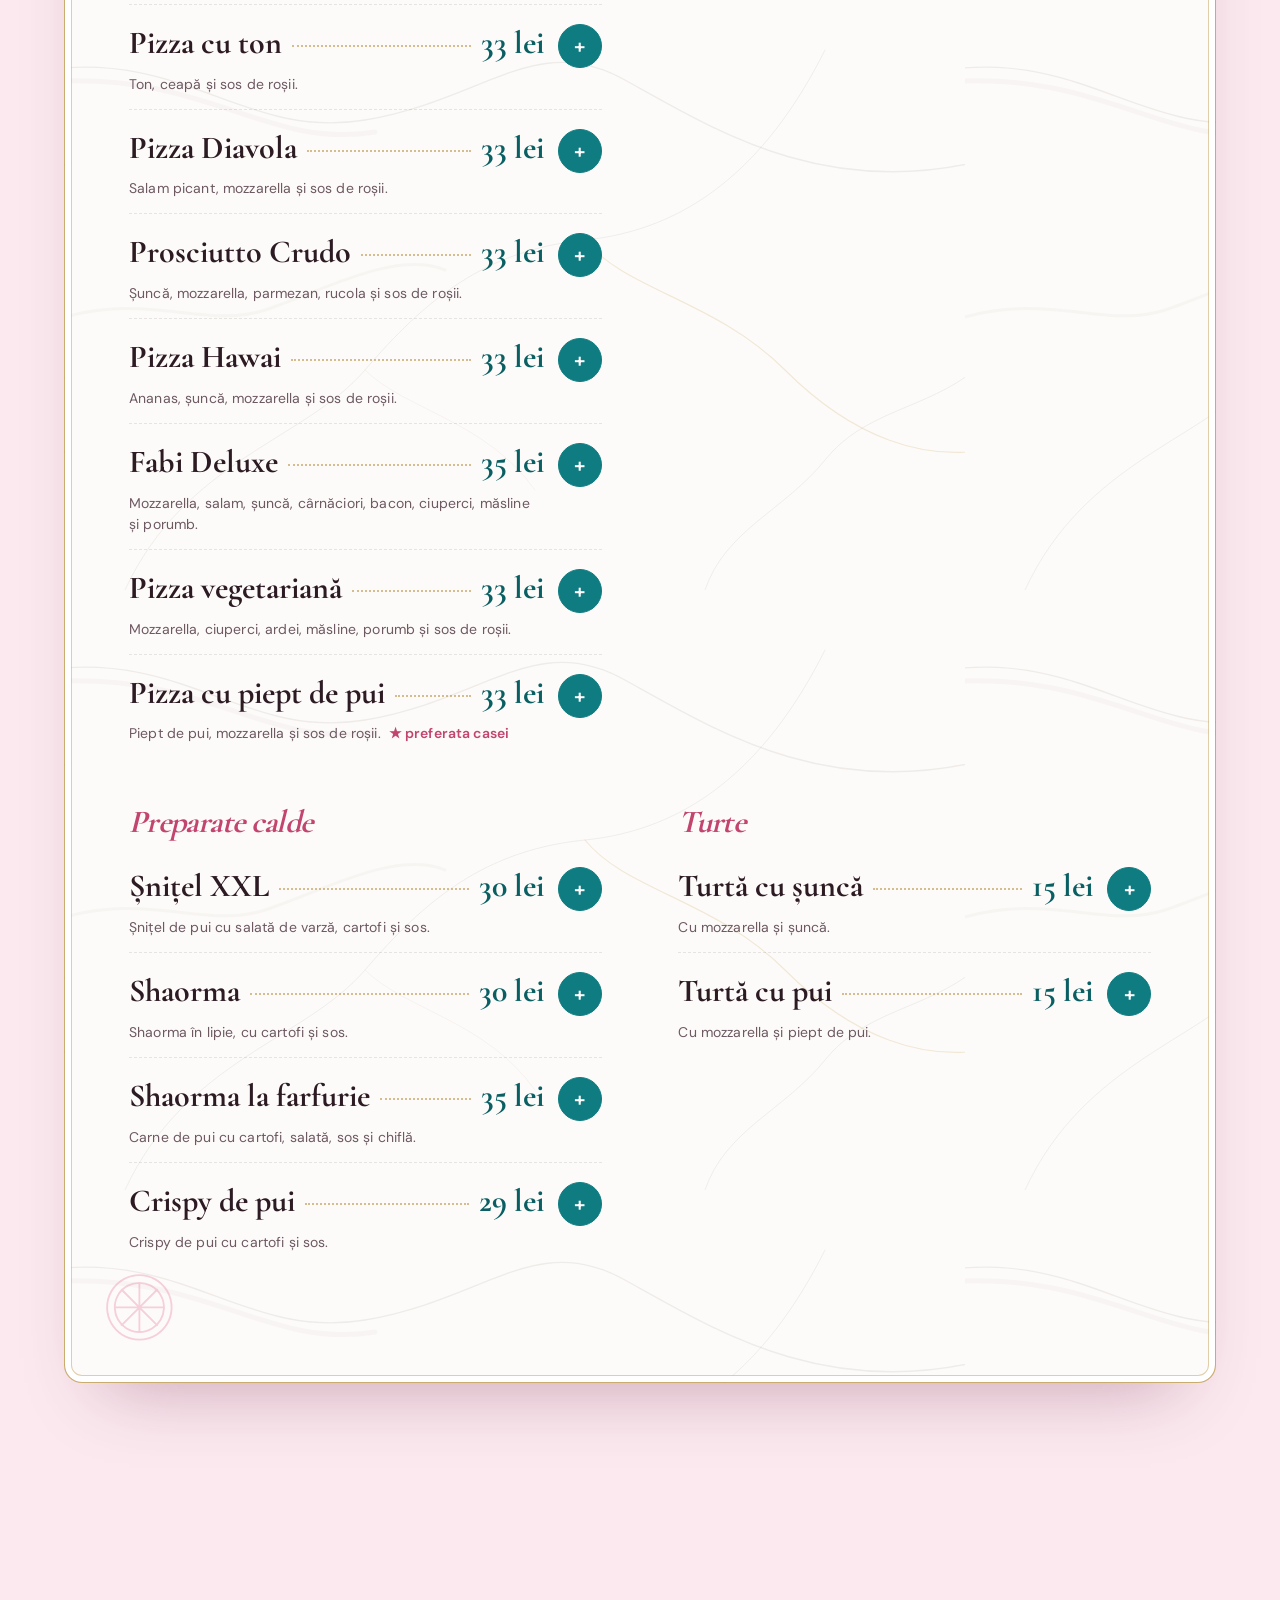
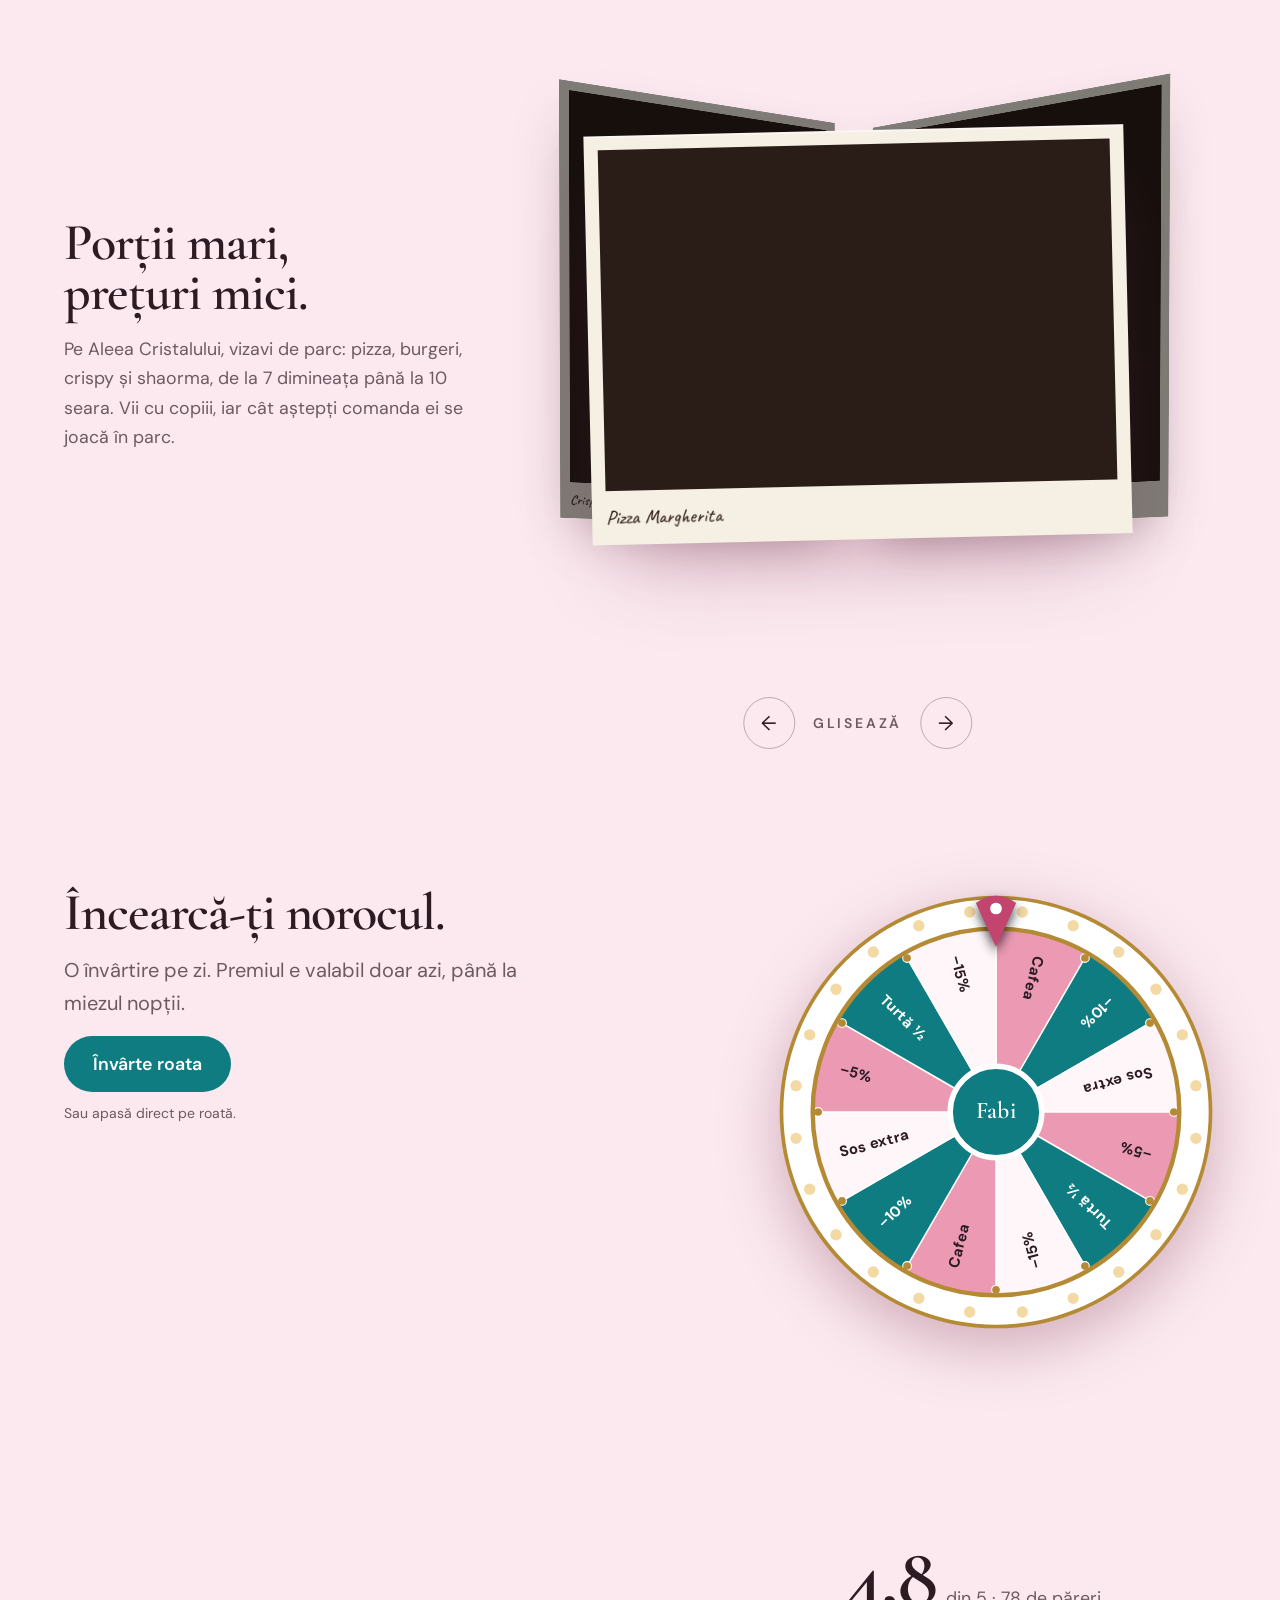
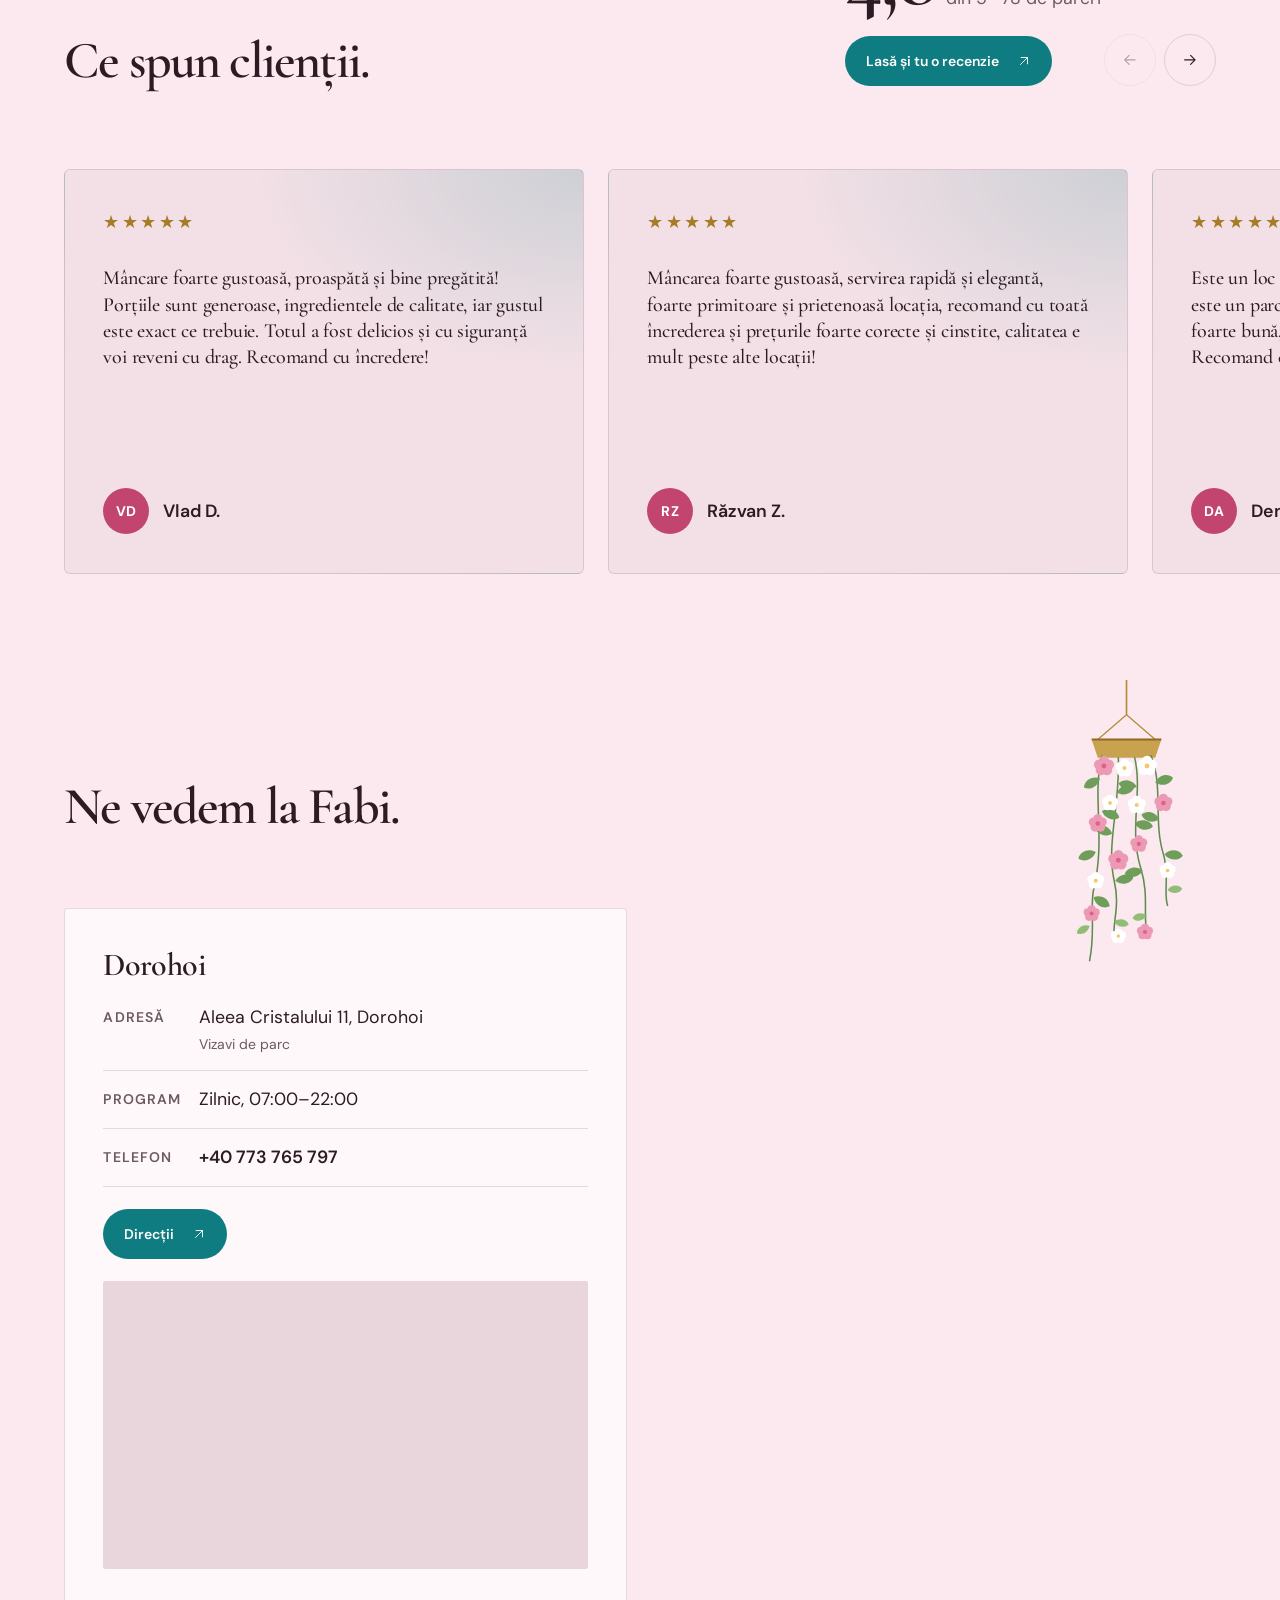
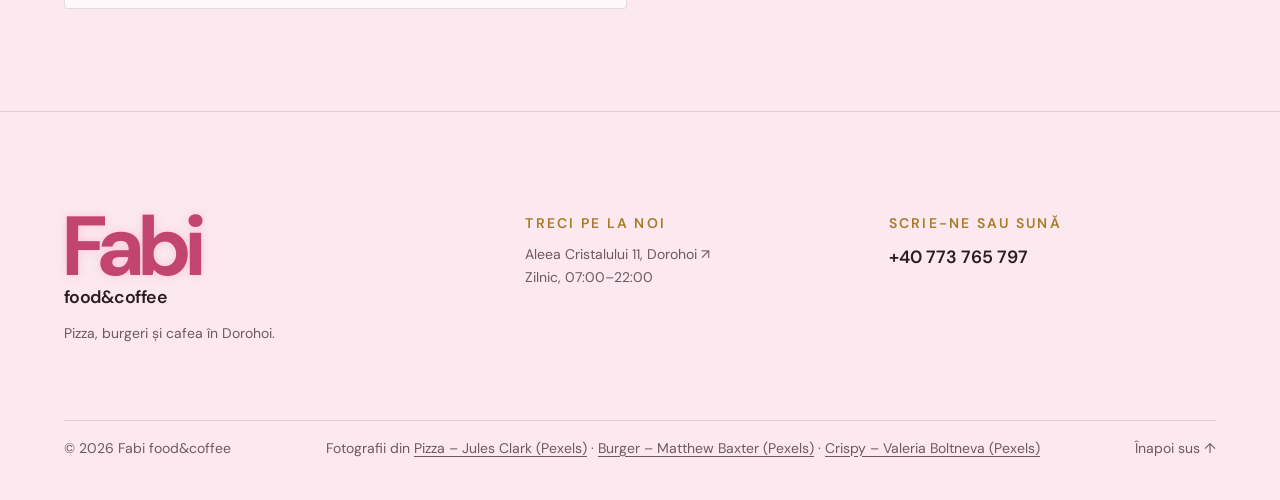
==== commit 8b609b3e: "Oprește Dark Reader pe site (tema roz rămâne cum e) Co-Authored-By: Claude Opus 5.5 <noreply@anthrop" ====
--- a/index.html
+++ b/index.html
@@ -8,6 +8,7 @@
   <meta name="description" content="Fabi food&amp;coffee, pizzerie și cafenea pe Aleea Cristalului 11 din Dorohoi. Pizza, burgeri, crispy, shaorma și turte, zilnic între 07:00 și 22:00.">
   <meta name="theme-color" content="#fbe9ef">
   <meta name="color-scheme" content="only light">
+  <meta name="darkreader-lock">
   <meta property="og:type" content="website">
   <meta property="og:locale" content="ro_RO">
   <meta property="og:title" content="Fabi food&amp;coffee — Pizzerie și cafenea în Dorohoi">
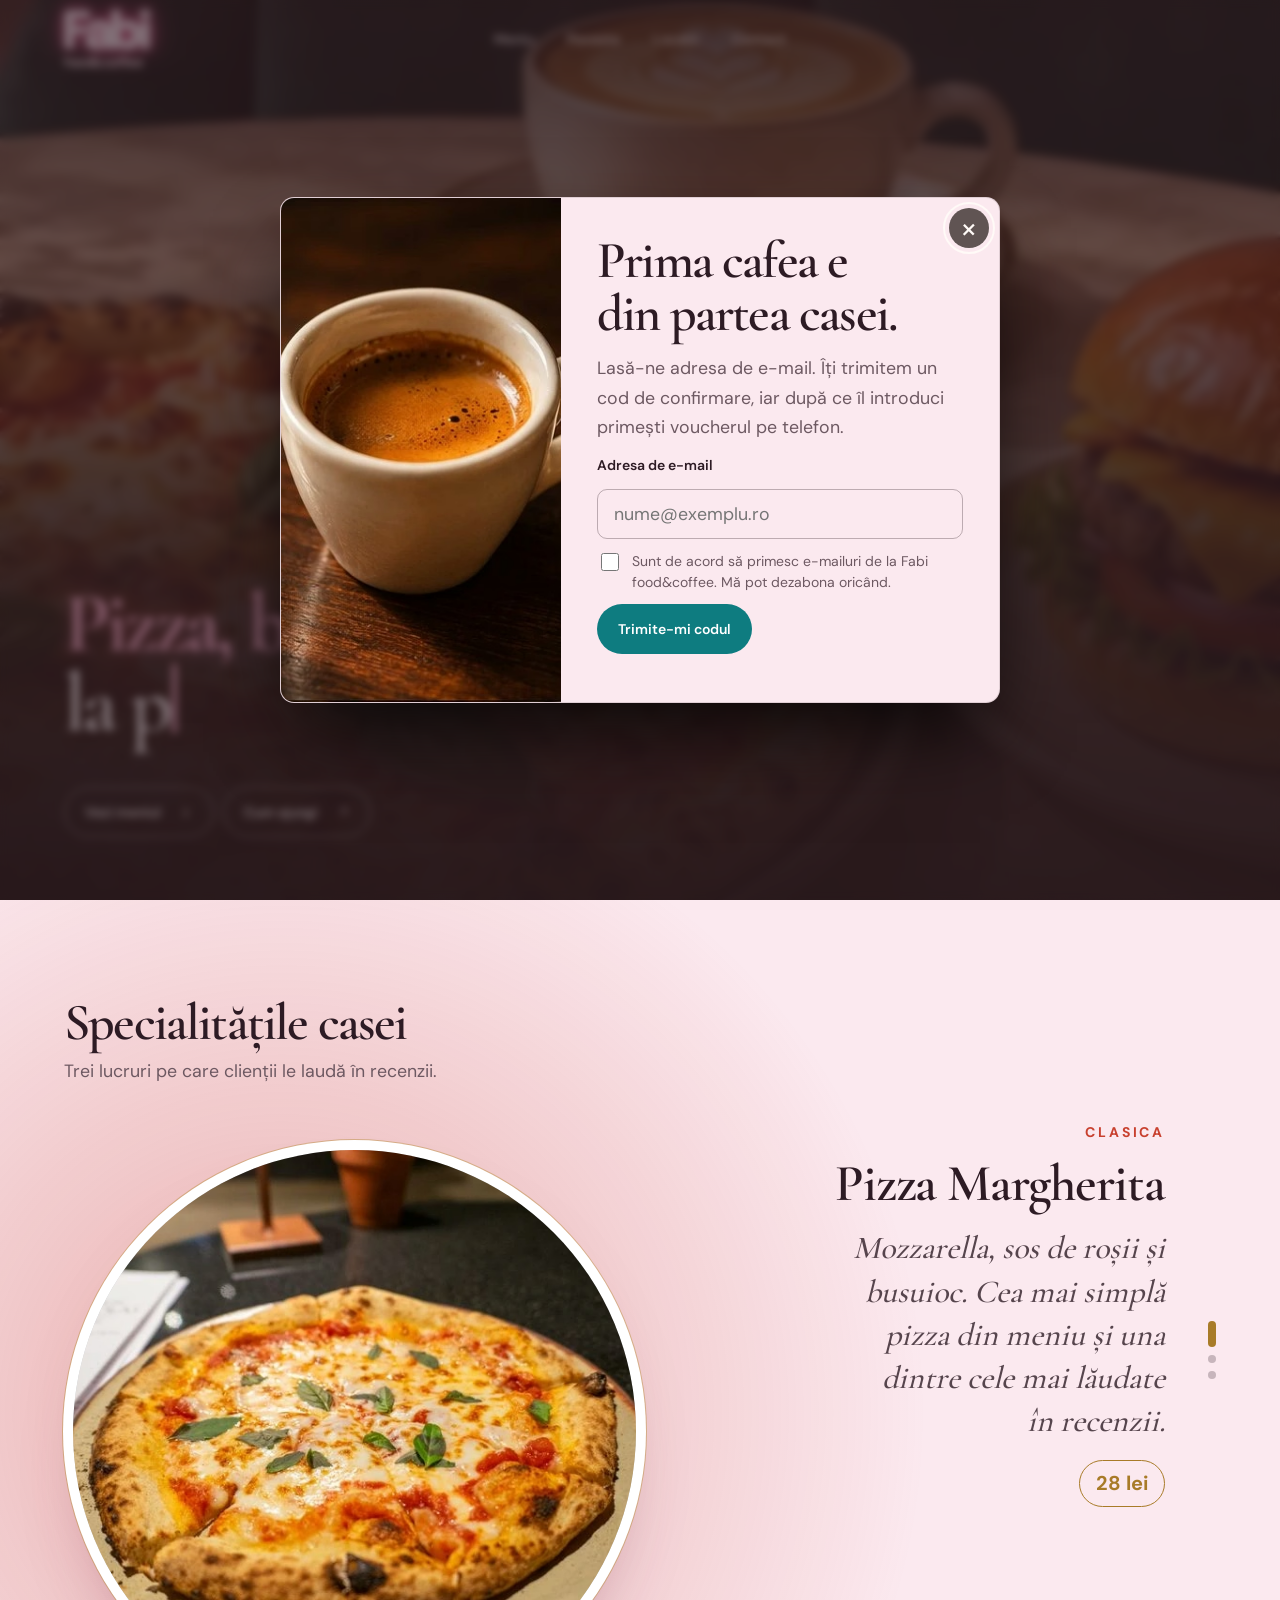
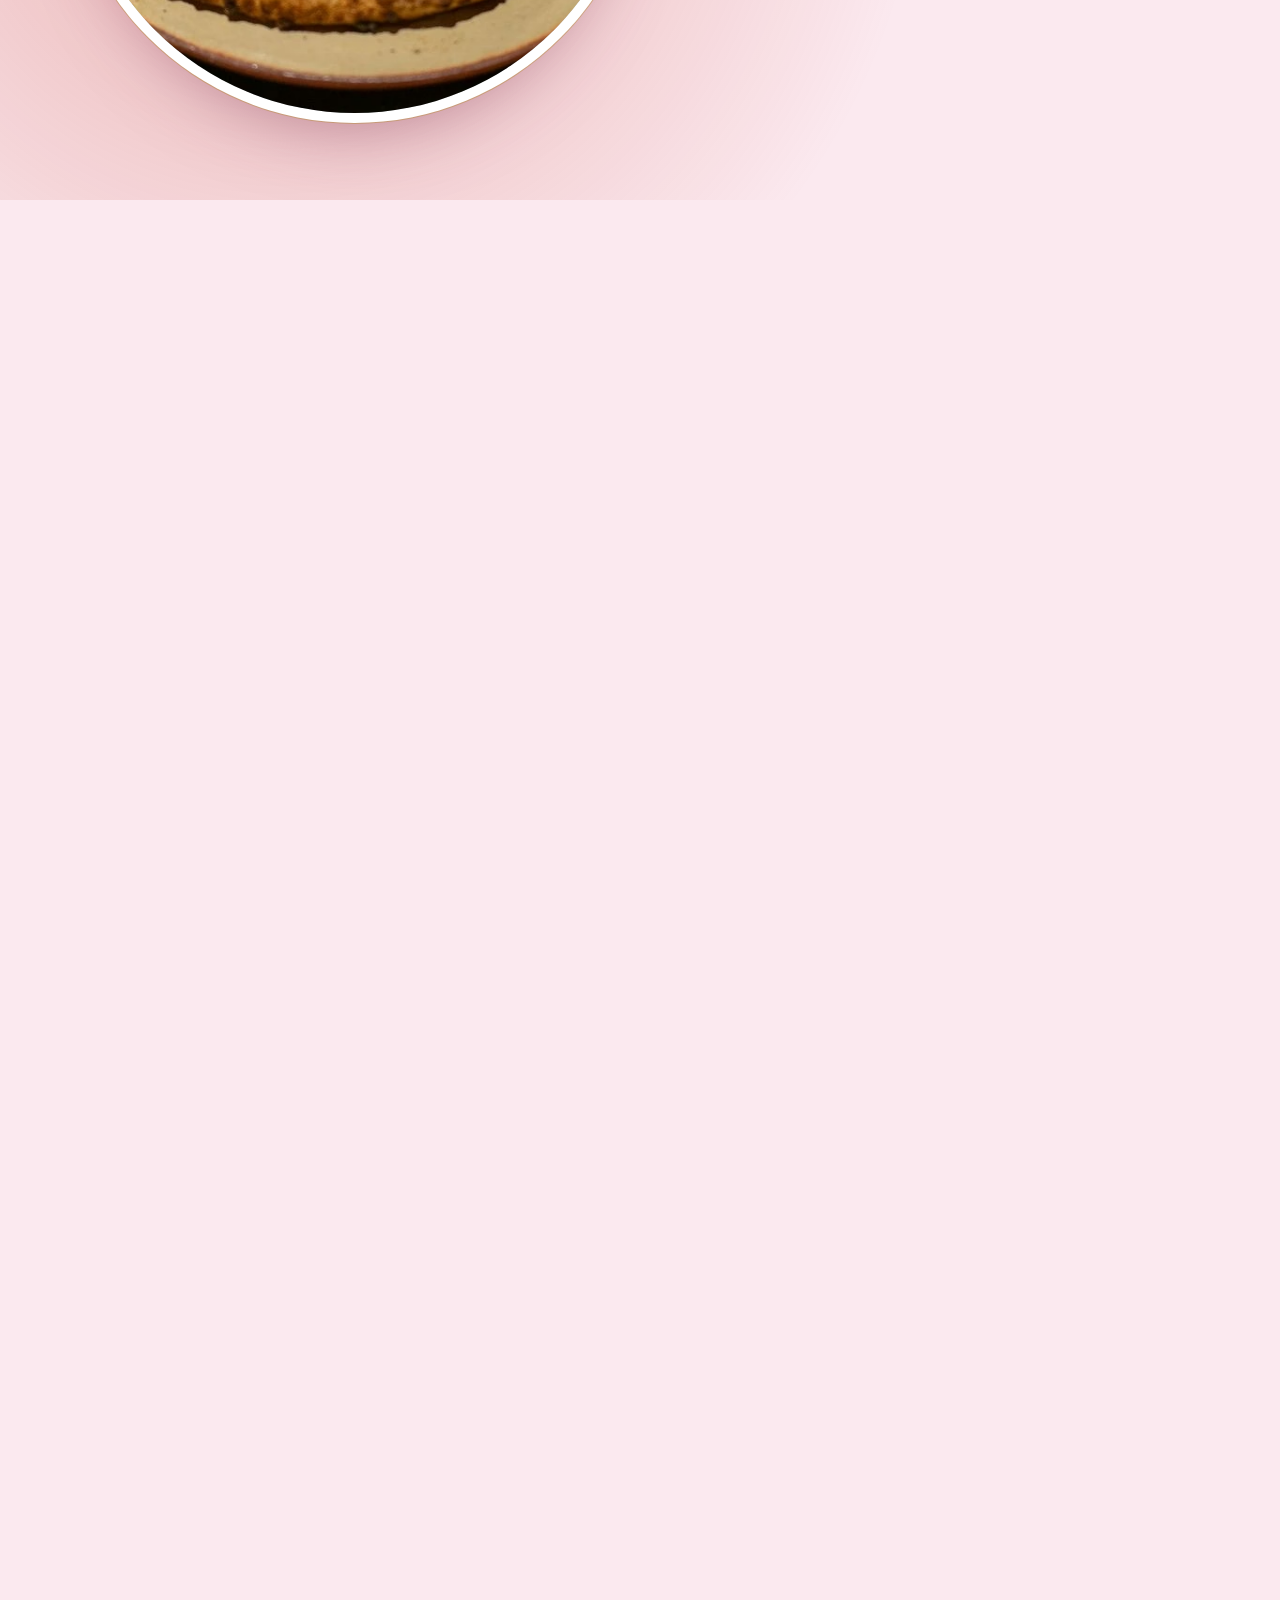
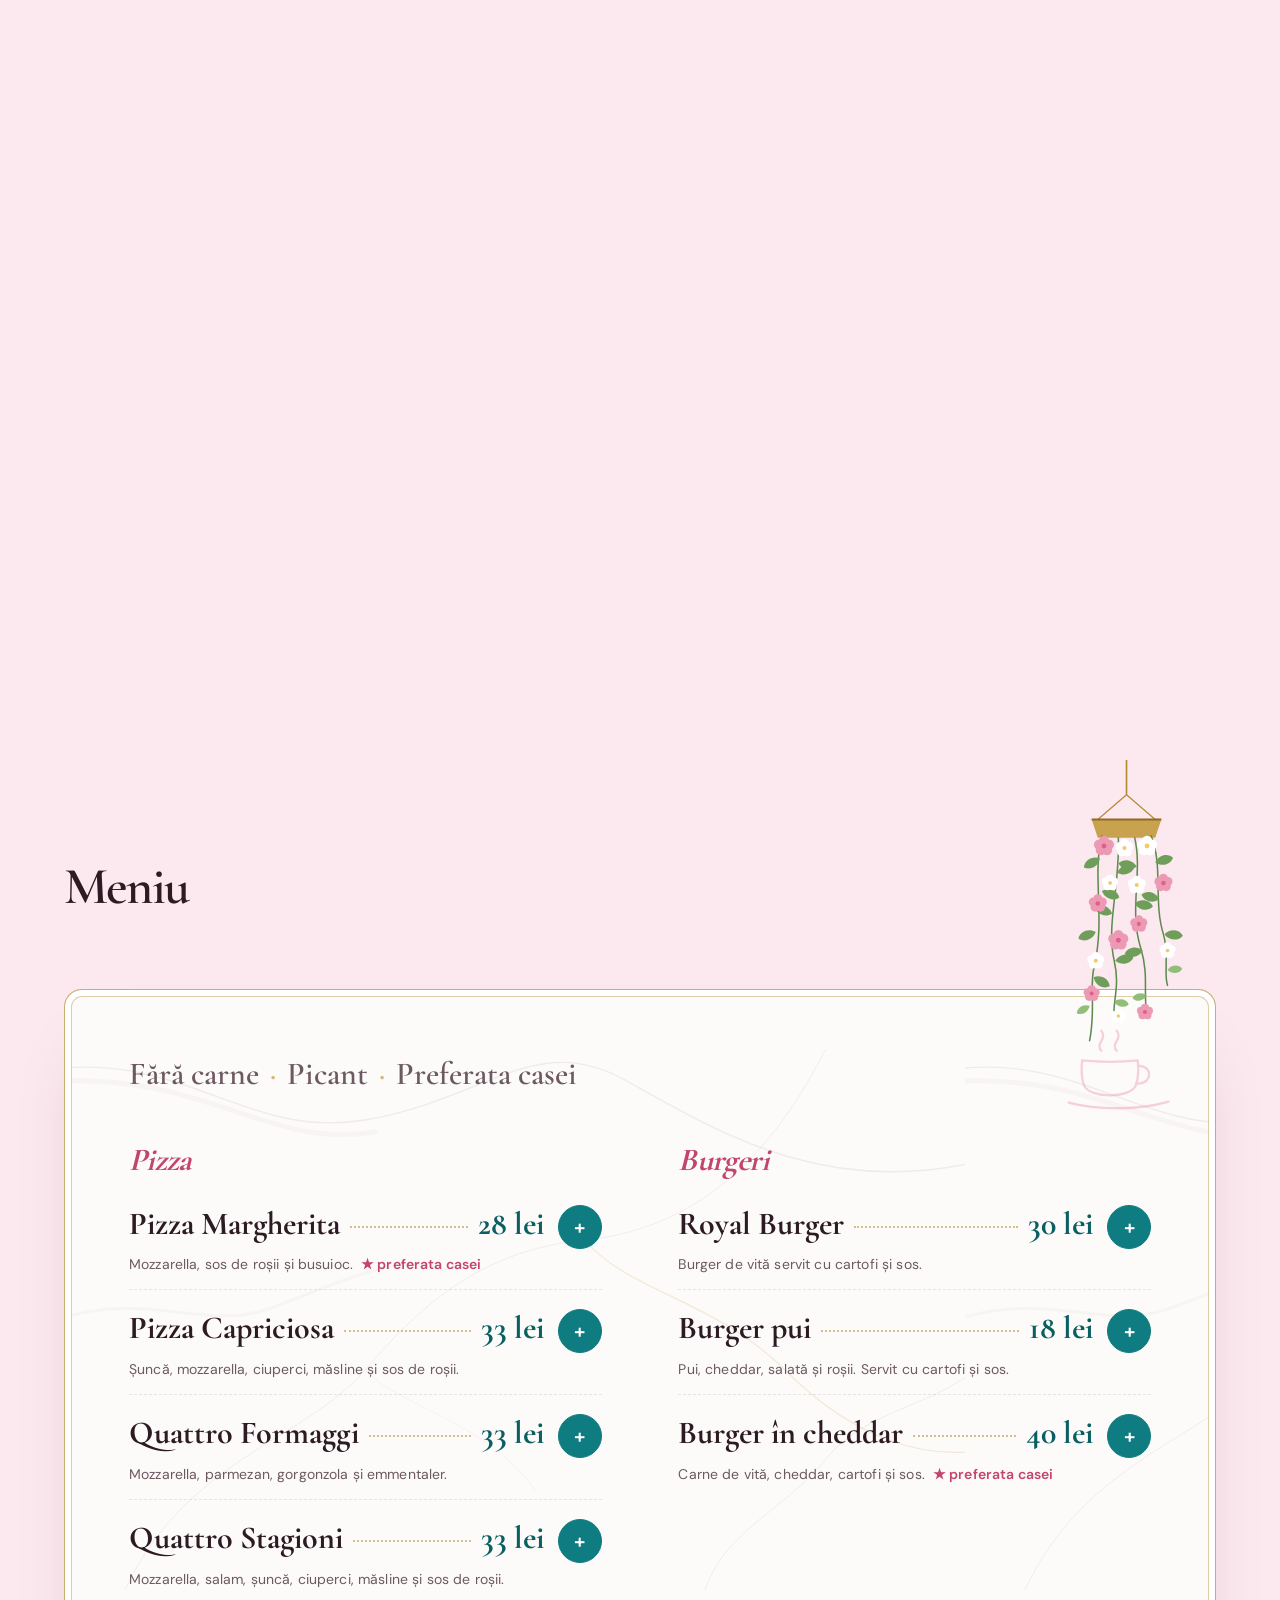
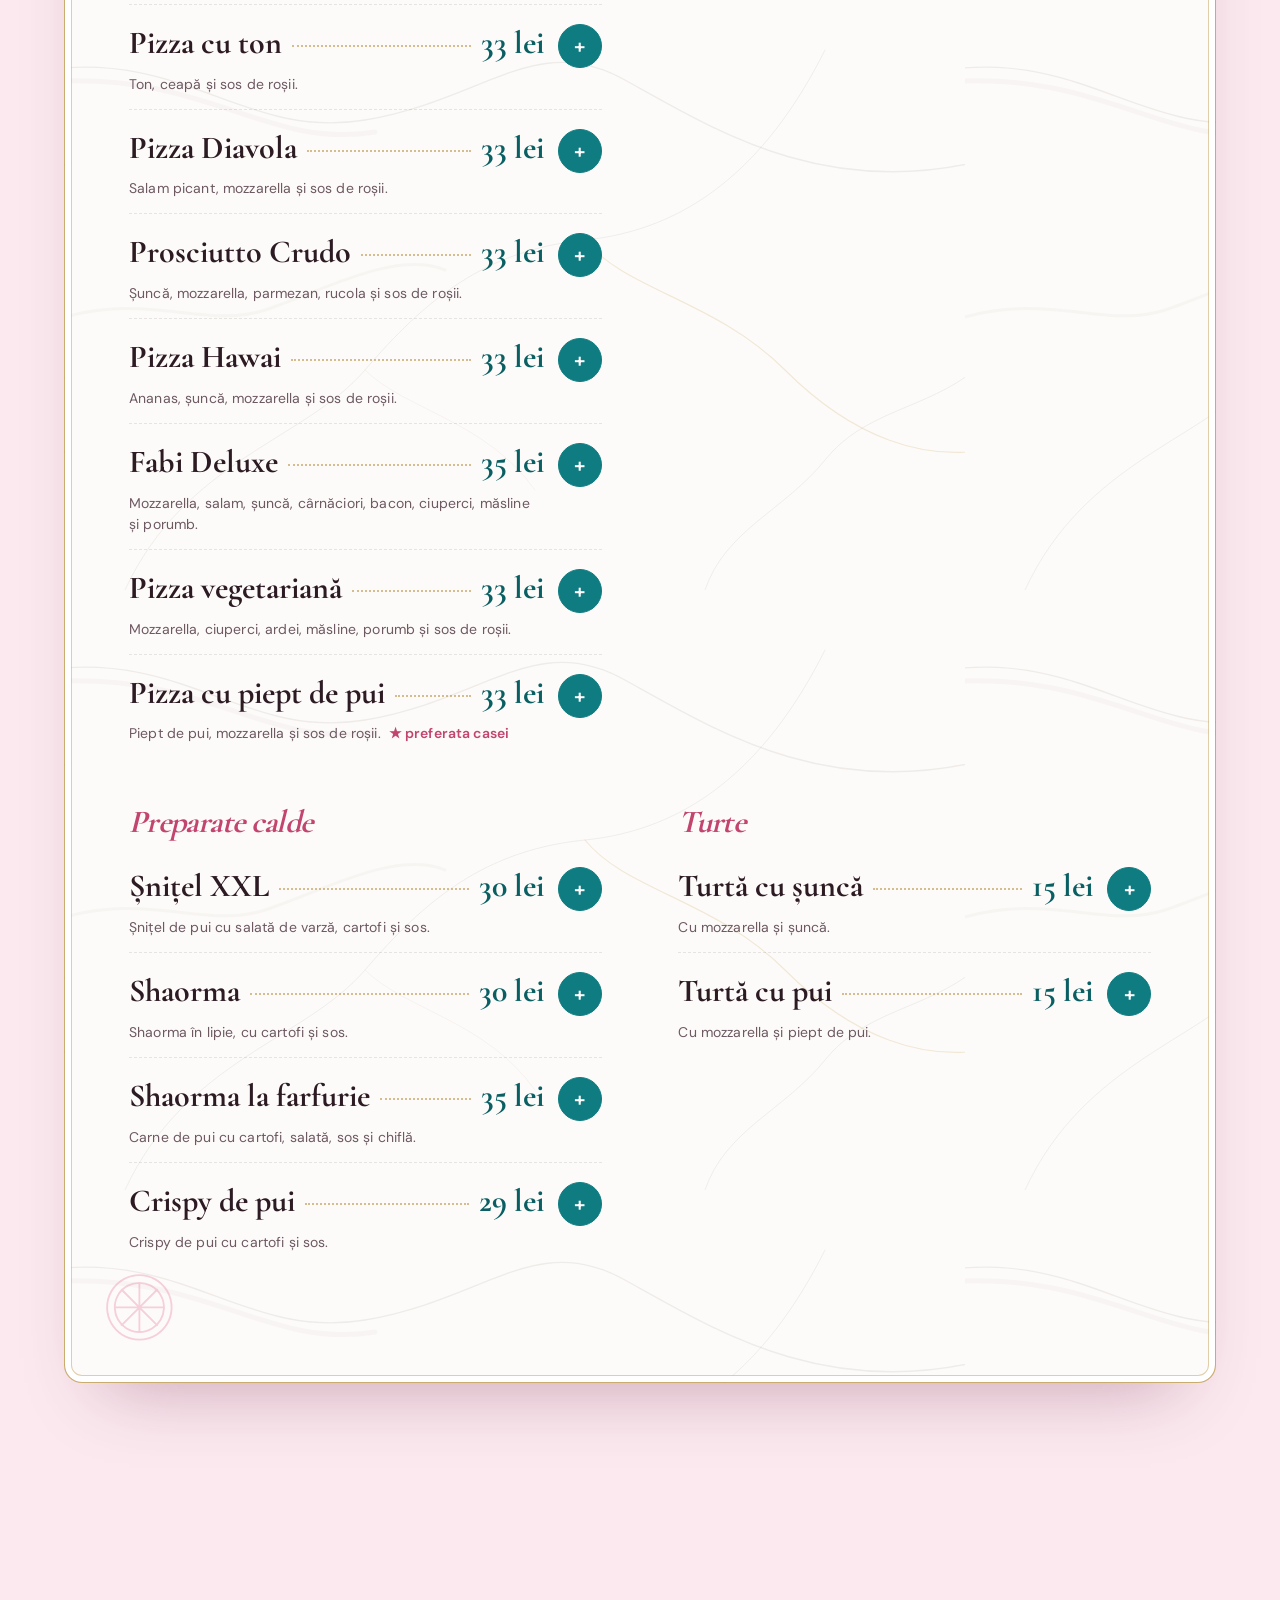
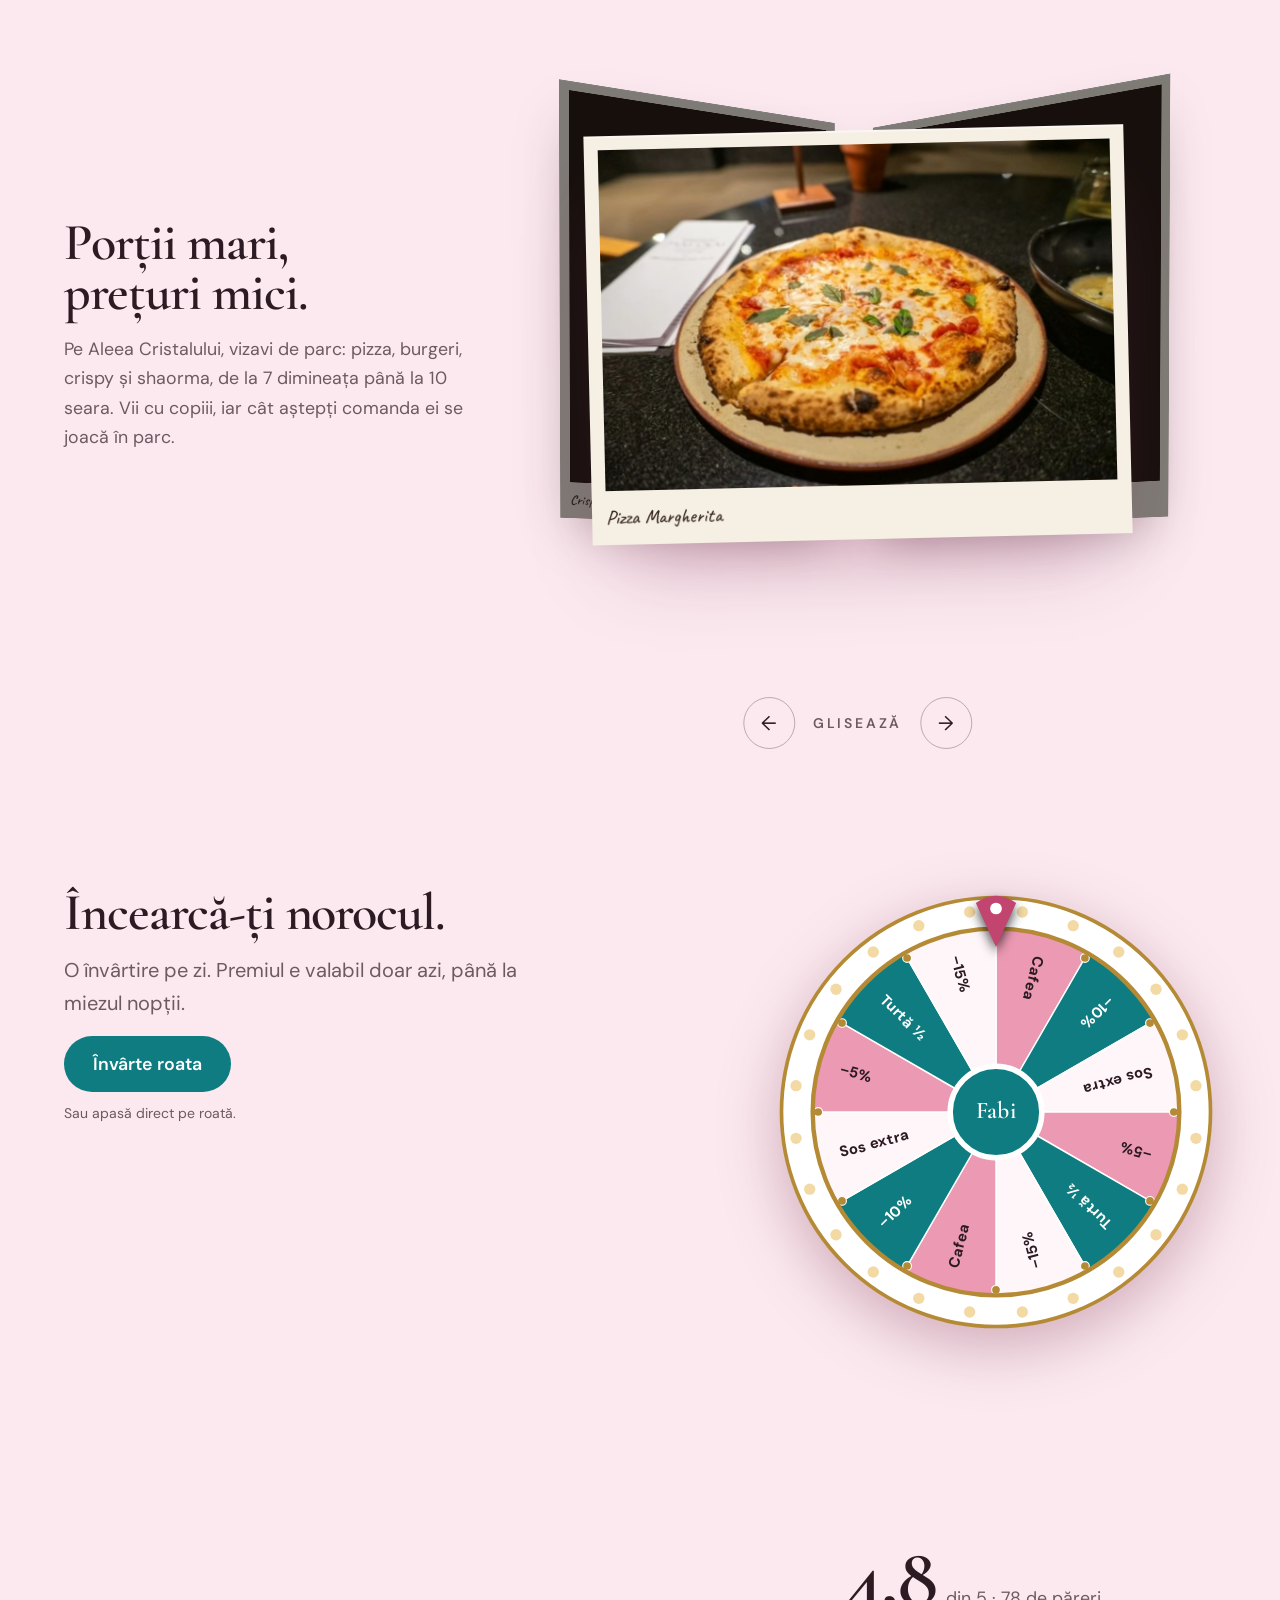
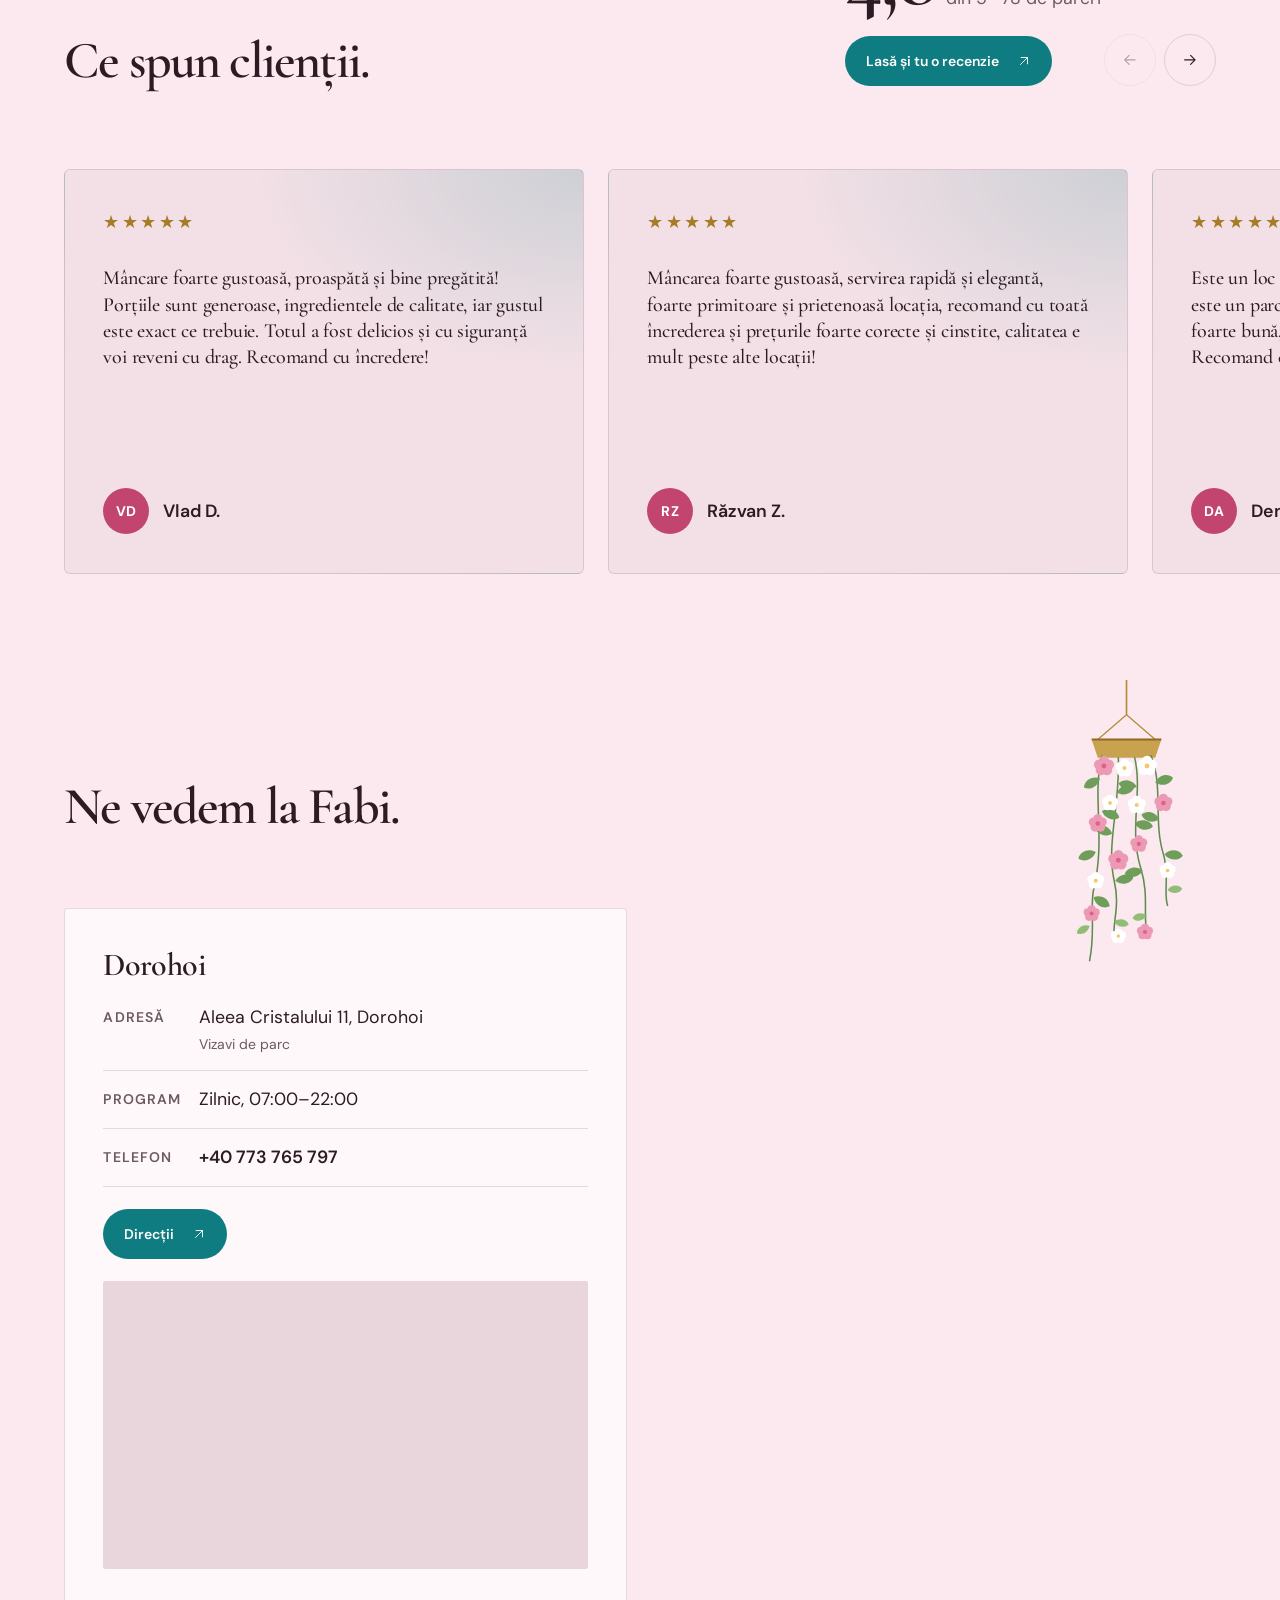
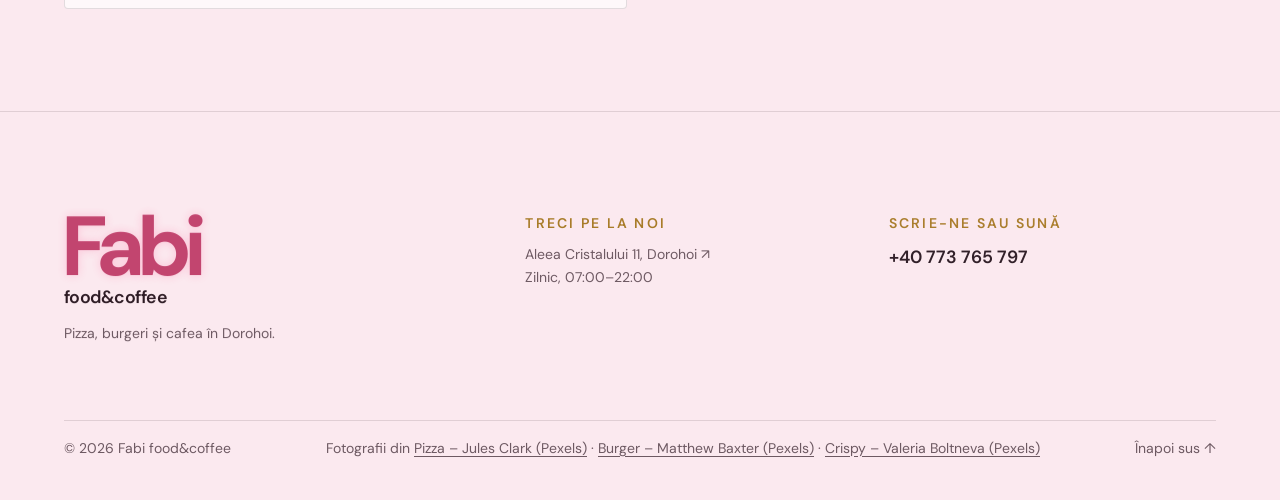
==== commit d4d63fca: "Coș: textul despre plată configurabil (fără „card” neconfirmat) Co-Authored-By: Claude Opus 5.5 <nor" ====
--- a/index.html
+++ b/index.html
@@ -156,6 +156,6 @@
 
   <dialog class="welcome" aria-labelledby="welcome-title"><form method="dialog" class="welcome-close"><button aria-label="Închide">×</button></form><div class="welcome-photo" aria-hidden="true"><picture><source type="image/avif" srcset="assets/img/fabi/fabi-cafea.avif 512w" sizes="(min-width: 700px) 320px, 100vw"><img src="assets/img/fabi/fabi-cafea.webp" srcset="assets/img/fabi/fabi-cafea.webp 512w" sizes="(min-width: 700px) 320px, 100vw" width="512" height="512" alt="Imagine ilustrativă. Cappuccino cu croissant" loading="lazy" decoding="async"></picture></div><div class="welcome-body"><h2 id="welcome-title">Prima cafea e din partea casei.</h2><form class="welcome-step" data-step="email" novalidate><p>Lasă-ne adresa de e-mail. Îți trimitem un cod de confirmare, iar după ce îl introduci primești voucherul pe telefon.</p><label for="welcome-email">Adresa de e-mail</label><input id="welcome-email" type="email" autocomplete="email" required placeholder="nume@exemplu.ro"><label class="welcome-consent"><input type="checkbox" required> <span>Sunt de acord să primesc e-mailuri de la Fabi food&amp;coffee. Mă pot dezabona oricând.</span></label><button class="button button-dark">Trimite-mi codul</button><p class="welcome-error" role="alert"></p></form><form class="welcome-step" data-step="code" hidden novalidate><p>Ți-am trimis un cod de 6 cifre la <strong class="welcome-to"></strong>. Scrie-l aici.</p><label for="welcome-code">Codul de confirmare</label><input id="welcome-code" inputmode="numeric" autocomplete="one-time-code" maxlength="6" pattern="[0-9]{6}" required><button class="button button-dark">Confirmă</button><p class="welcome-demo" hidden></p><button type="button" class="welcome-back">Altă adresă de e-mail</button><p class="welcome-error" role="alert"></p></form><div class="welcome-step" data-step="voucher" hidden><p>Gata! Arată voucherul la bar, la prima vizită.</p><div class="ticket"><div class="ticket-qr" aria-hidden="true"></div><div class="ticket-info"><span class="ticket-label">Espresso din partea casei</span><strong class="ticket-code"></strong><span class="ticket-until"></span></div></div><small>Un voucher pe adresă de e-mail, la prima vizită. Valabil 30 de zile.</small></div></div></dialog><button type="button" class="voucher-pill" hidden>Voucherul tău ☕</button>
   <script defer src="assets/js/extra.js?v=c9b80ef7"></script>
-  <script id="comenzi-config" type="application/json">{"produse":{"pizza-margherita":{"nume":"Pizza Margherita","pret":28,"cat":"pizza","descriere":"Mozzarella, sos de roșii și busuioc."},"pizza-capriciosa":{"nume":"Pizza Capriciosa","pret":33,"cat":"pizza","descriere":"Șuncă, mozzarella, ciuperci, măsline și sos de roșii."},"quattro-formaggi":{"nume":"Quattro Formaggi","pret":33,"cat":"pizza","descriere":"Mozzarella, parmezan, gorgonzola și emmentaler."},"quattro-stagioni":{"nume":"Quattro Stagioni","pret":33,"cat":"pizza","descriere":"Mozzarella, salam, șuncă, ciuperci, măsline și sos de roșii."},"pizza-cu-ton":{"nume":"Pizza cu ton","pret":33,"cat":"pizza","descriere":"Ton, ceapă și sos de roșii."},"pizza-diavola":{"nume":"Pizza Diavola","pret":33,"cat":"pizza","descriere":"Salam picant, mozzarella și sos de roșii."},"prosciutto-crudo":{"nume":"Prosciutto Crudo","pret":33,"cat":"pizza","descriere":"Șuncă, mozzarella, parmezan, rucola și sos de roșii."},"pizza-hawai":{"nume":"Pizza Hawai","pret":33,"cat":"pizza","descriere":"Ananas, șuncă, mozzarella și sos de roșii."},"fabi-deluxe":{"nume":"Fabi Deluxe","pret":35,"cat":"pizza","descriere":"Mozzarella, salam, șuncă, cârnăciori, bacon, ciuperci, măsline și porumb."},"pizza-vegetariana":{"nume":"Pizza vegetariană","pret":33,"cat":"pizza","descriere":"Mozzarella, ciuperci, ardei, măsline, porumb și sos de roșii."},"pizza-cu-piept-de-pui":{"nume":"Pizza cu piept de pui","pret":33,"cat":"pizza","descriere":"Piept de pui, mozzarella și sos de roșii."},"royal-burger":{"nume":"Royal Burger","pret":30,"cat":"burgeri","descriere":"Burger de vită servit cu cartofi și sos."},"burger-pui":{"nume":"Burger pui","pret":18,"cat":"burgeri","descriere":"Pui, cheddar, salată și roșii. Servit cu cartofi și sos."},"burger-in-cheddar":{"nume":"Burger în cheddar","pret":40,"cat":"burgeri","descriere":"Carne de vită, cheddar, cartofi și sos."},"snitel-xxl":{"nume":"Șnițel XXL","pret":30,"cat":"preparate","descriere":"Șnițel de pui cu salată de varză, cartofi și sos."},"shaorma":{"nume":"Shaorma","pret":30,"cat":"preparate","descriere":"Shaorma în lipie, cu cartofi și sos."},"shaorma-la-farfurie":{"nume":"Shaorma la farfurie","pret":35,"cat":"preparate","descriere":"Carne de pui cu cartofi, salată, sos și chiflă."},"crispy-de-pui":{"nume":"Crispy de pui","pret":29,"cat":"preparate","descriere":"Crispy de pui cu cartofi și sos."},"turta-cu-sunca":{"nume":"Turtă cu șuncă","pret":15,"cat":"turte","descriere":"Cu mozzarella și șuncă."},"turta-cu-pui":{"nume":"Turtă cu pui","pret":15,"cat":"turte","descriere":"Cu mozzarella și piept de pui."}},"grupuri":{"marime":{"titlu":"Mărime","tip":"una","variante":[{"nume":"33 cm","pret":0},{"nume":"50 cm","pret":22}]},"meniu":{"titlu":"Fă-l meniu","tip":"multe","variante":[{"nume":"Suc la doză","pret":6}]},"extra":{"titlu":"Extra","tip":"multe","variante":[{"nume":"Sos extra","pret":3},{"nume":"Cașcaval extra","pret":5}]},"fara":{"titlu":"Fără","tip":"multe","variante":[{"nume":"fără ceapă","pret":0},{"nume":"fără sos","pret":0}]}},"categorii":{"pizza":["marime","extra"],"burgeri":["meniu","extra","fara"],"preparate":["meniu","extra","fara"],"turte":["extra"]},"ridicare":{"minute":20},"livrare":{"activ":true,"taxa":5,"minim":30,"minute":40,"zona":"Dorohoi"},"exemple":true,"program":[{"zile":["Monday","Tuesday","Wednesday","Thursday","Friday","Saturday","Sunday"],"deschide":"07:00","inchide":"22:00"}],"telefon":"+40 773 765 797","tel":"tel:+40773765797","supabaseUrl":"https://smvsftefsffdpqnhcrjf.supabase.co","supabaseCheie":"sb_publishable_1EG6ZYM96nJJedQ6F_MMqw_8IE2Zp2l","prezentare":true}</script><script defer src="assets/js/comenzi.js?v=0b223ce4"></script>
+  <script id="comenzi-config" type="application/json">{"produse":{"pizza-margherita":{"nume":"Pizza Margherita","pret":28,"cat":"pizza","descriere":"Mozzarella, sos de roșii și busuioc."},"pizza-capriciosa":{"nume":"Pizza Capriciosa","pret":33,"cat":"pizza","descriere":"Șuncă, mozzarella, ciuperci, măsline și sos de roșii."},"quattro-formaggi":{"nume":"Quattro Formaggi","pret":33,"cat":"pizza","descriere":"Mozzarella, parmezan, gorgonzola și emmentaler."},"quattro-stagioni":{"nume":"Quattro Stagioni","pret":33,"cat":"pizza","descriere":"Mozzarella, salam, șuncă, ciuperci, măsline și sos de roșii."},"pizza-cu-ton":{"nume":"Pizza cu ton","pret":33,"cat":"pizza","descriere":"Ton, ceapă și sos de roșii."},"pizza-diavola":{"nume":"Pizza Diavola","pret":33,"cat":"pizza","descriere":"Salam picant, mozzarella și sos de roșii."},"prosciutto-crudo":{"nume":"Prosciutto Crudo","pret":33,"cat":"pizza","descriere":"Șuncă, mozzarella, parmezan, rucola și sos de roșii."},"pizza-hawai":{"nume":"Pizza Hawai","pret":33,"cat":"pizza","descriere":"Ananas, șuncă, mozzarella și sos de roșii."},"fabi-deluxe":{"nume":"Fabi Deluxe","pret":35,"cat":"pizza","descriere":"Mozzarella, salam, șuncă, cârnăciori, bacon, ciuperci, măsline și porumb."},"pizza-vegetariana":{"nume":"Pizza vegetariană","pret":33,"cat":"pizza","descriere":"Mozzarella, ciuperci, ardei, măsline, porumb și sos de roșii."},"pizza-cu-piept-de-pui":{"nume":"Pizza cu piept de pui","pret":33,"cat":"pizza","descriere":"Piept de pui, mozzarella și sos de roșii."},"royal-burger":{"nume":"Royal Burger","pret":30,"cat":"burgeri","descriere":"Burger de vită servit cu cartofi și sos."},"burger-pui":{"nume":"Burger pui","pret":18,"cat":"burgeri","descriere":"Pui, cheddar, salată și roșii. Servit cu cartofi și sos."},"burger-in-cheddar":{"nume":"Burger în cheddar","pret":40,"cat":"burgeri","descriere":"Carne de vită, cheddar, cartofi și sos."},"snitel-xxl":{"nume":"Șnițel XXL","pret":30,"cat":"preparate","descriere":"Șnițel de pui cu salată de varză, cartofi și sos."},"shaorma":{"nume":"Shaorma","pret":30,"cat":"preparate","descriere":"Shaorma în lipie, cu cartofi și sos."},"shaorma-la-farfurie":{"nume":"Shaorma la farfurie","pret":35,"cat":"preparate","descriere":"Carne de pui cu cartofi, salată, sos și chiflă."},"crispy-de-pui":{"nume":"Crispy de pui","pret":29,"cat":"preparate","descriere":"Crispy de pui cu cartofi și sos."},"turta-cu-sunca":{"nume":"Turtă cu șuncă","pret":15,"cat":"turte","descriere":"Cu mozzarella și șuncă."},"turta-cu-pui":{"nume":"Turtă cu pui","pret":15,"cat":"turte","descriere":"Cu mozzarella și piept de pui."}},"grupuri":{"marime":{"titlu":"Mărime","tip":"una","variante":[{"nume":"33 cm","pret":0},{"nume":"50 cm","pret":22}]},"meniu":{"titlu":"Fă-l meniu","tip":"multe","variante":[{"nume":"Suc la doză","pret":6}]},"extra":{"titlu":"Extra","tip":"multe","variante":[{"nume":"Sos extra","pret":3},{"nume":"Cașcaval extra","pret":5}]},"fara":{"titlu":"Fără","tip":"multe","variante":[{"nume":"fără ceapă","pret":0},{"nume":"fără sos","pret":0}]}},"categorii":{"pizza":["marime","extra"],"burgeri":["meniu","extra","fara"],"preparate":["meniu","extra","fara"],"turte":["extra"]},"ridicare":{"minute":20},"livrare":{"activ":true,"taxa":5,"minim":30,"minute":40,"zona":"Dorohoi"},"exemple":true,"program":[{"zile":["Monday","Tuesday","Wednesday","Thursday","Friday","Saturday","Sunday"],"deschide":"07:00","inchide":"22:00"}],"telefon":"+40 773 765 797","tel":"tel:+40773765797","supabaseUrl":"https://smvsftefsffdpqnhcrjf.supabase.co","supabaseCheie":"sb_publishable_1EG6ZYM96nJJedQ6F_MMqw_8IE2Zp2l","prezentare":true,"plata":""}</script><script defer src="assets/js/comenzi.js?v=8eeb2549"></script>
 </body>
 </html>
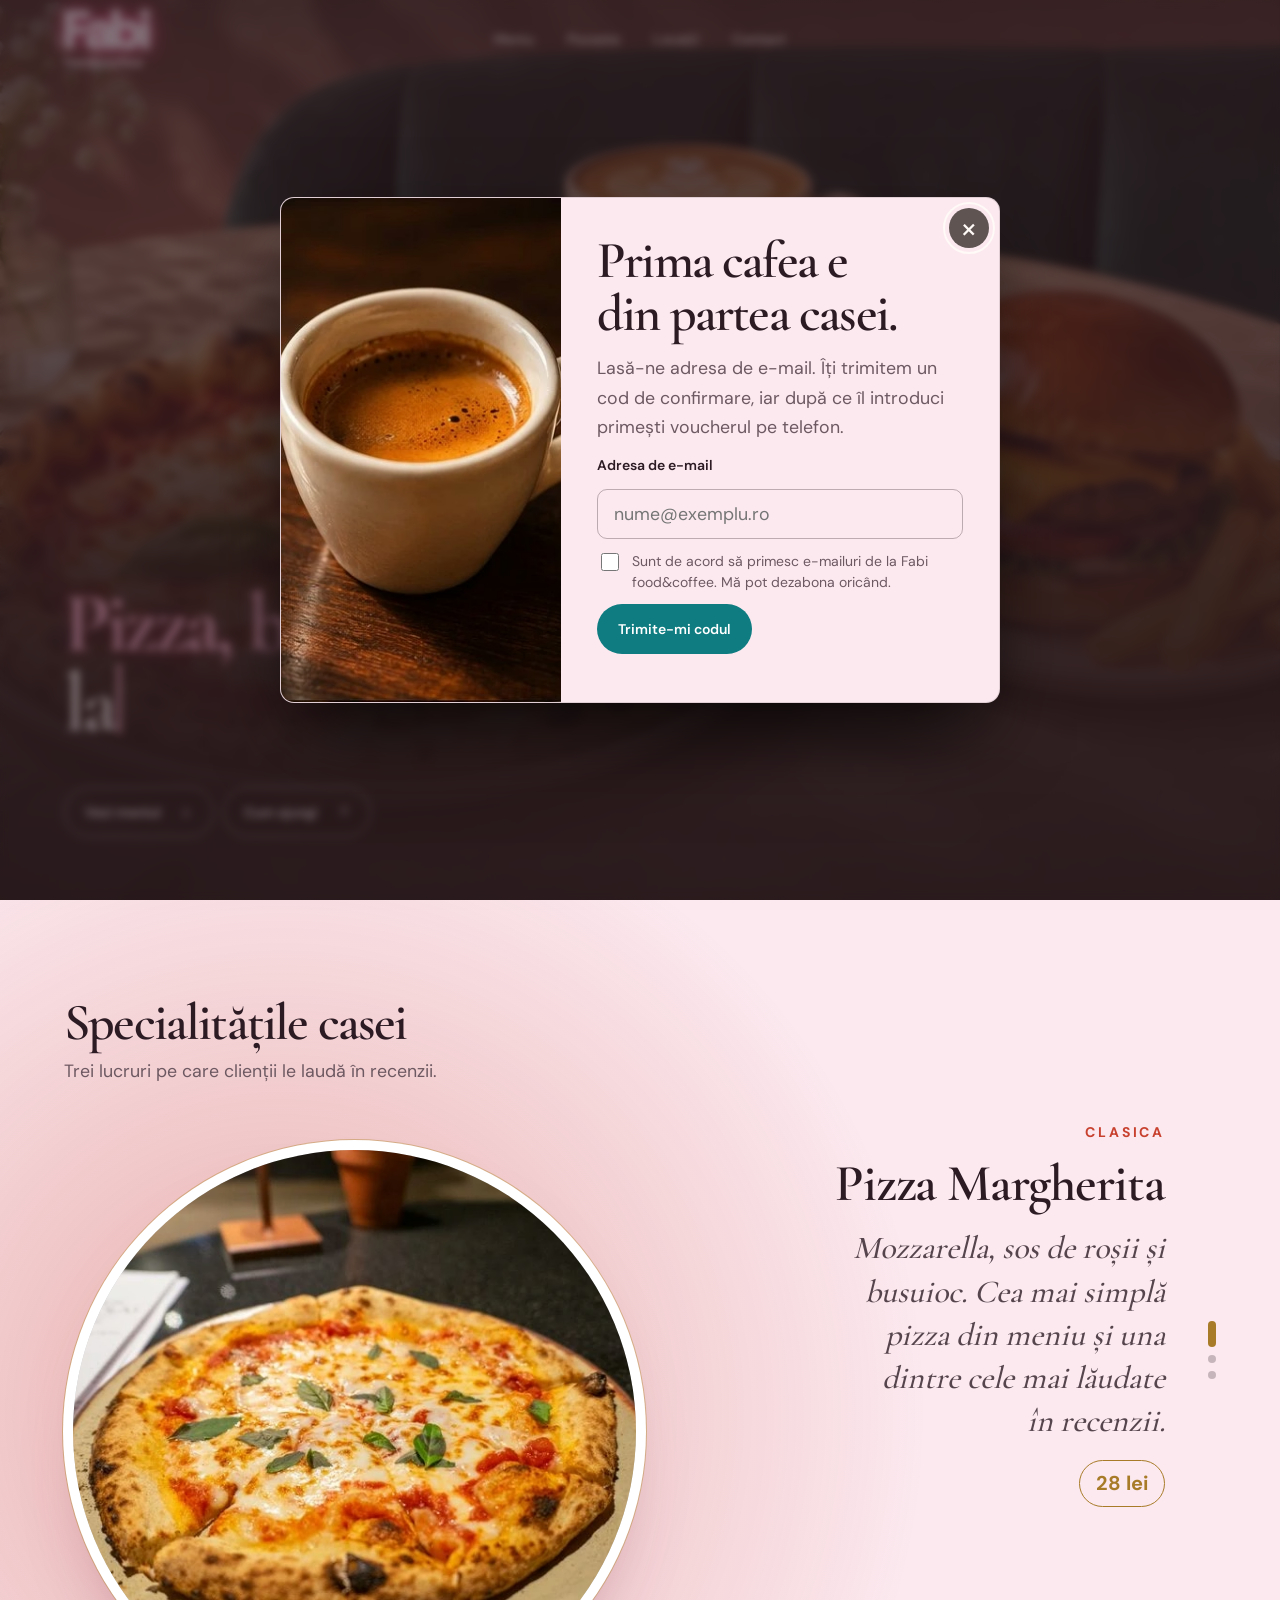
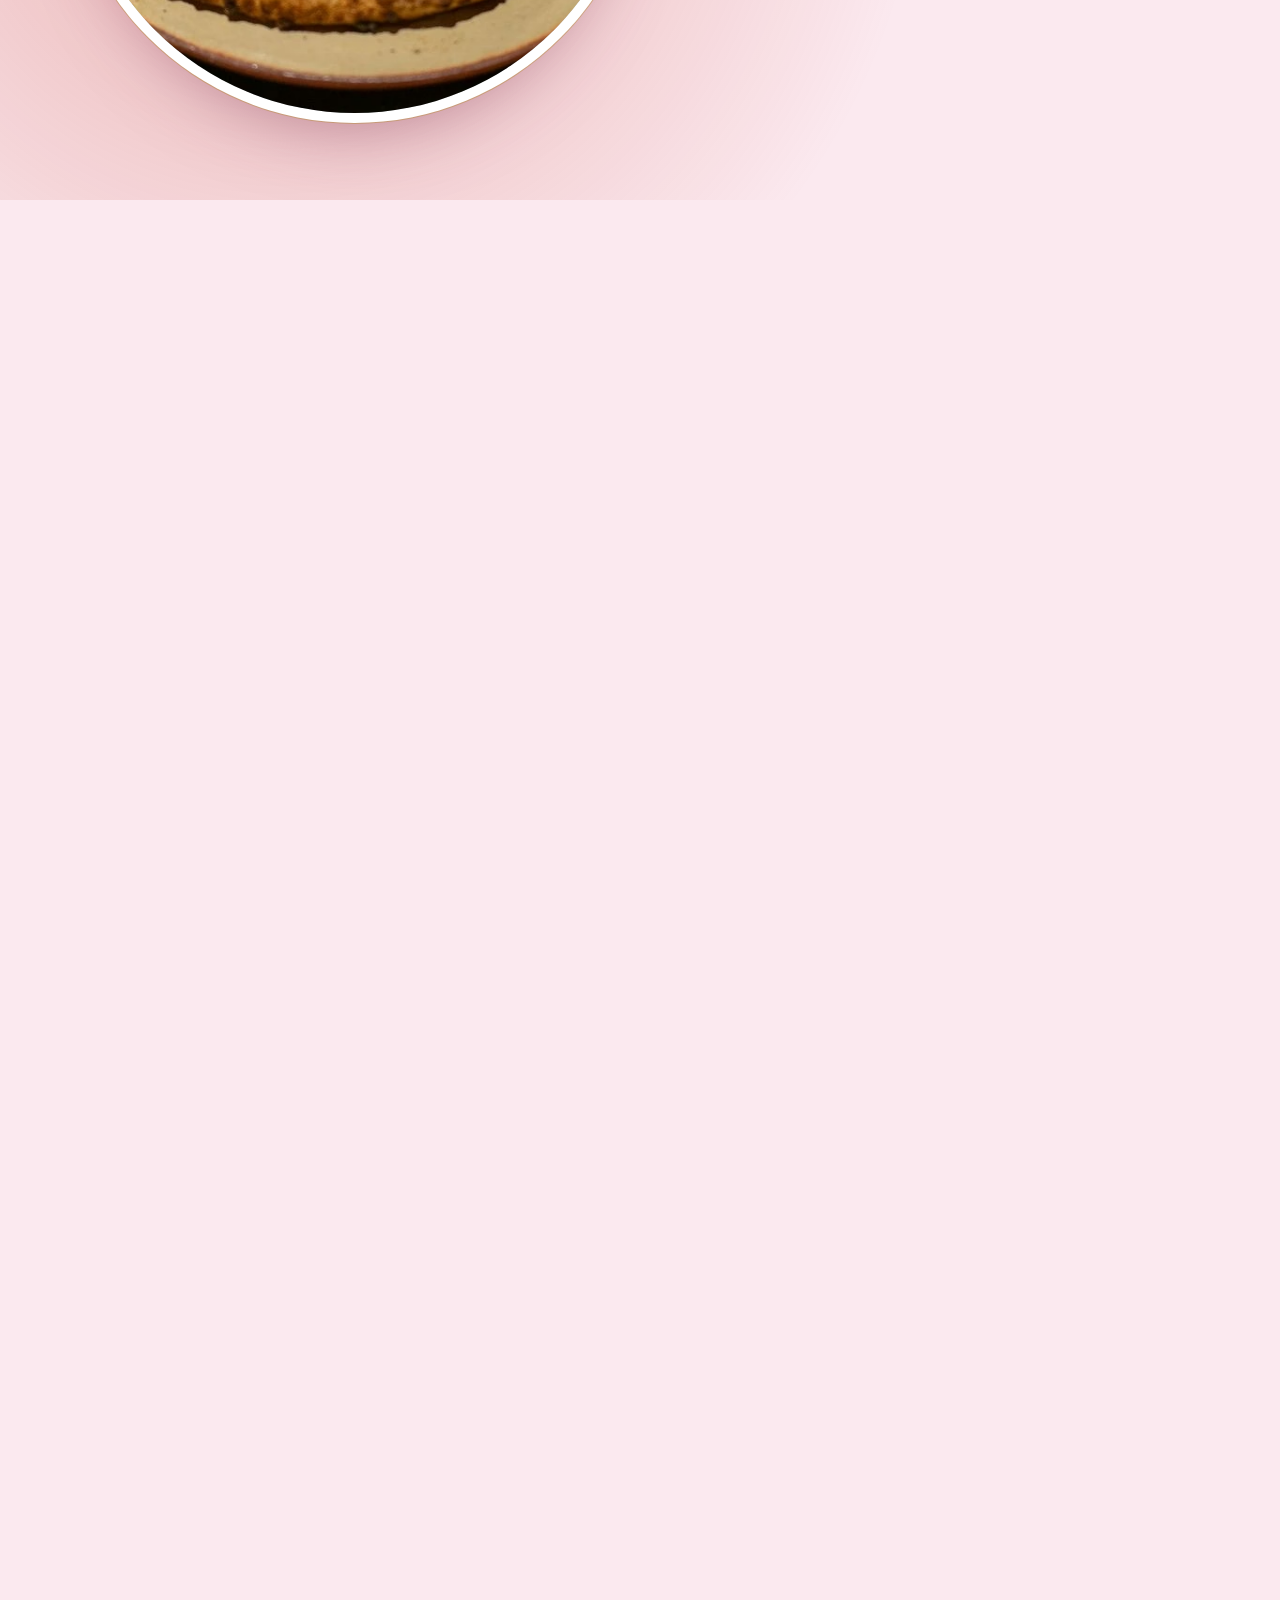
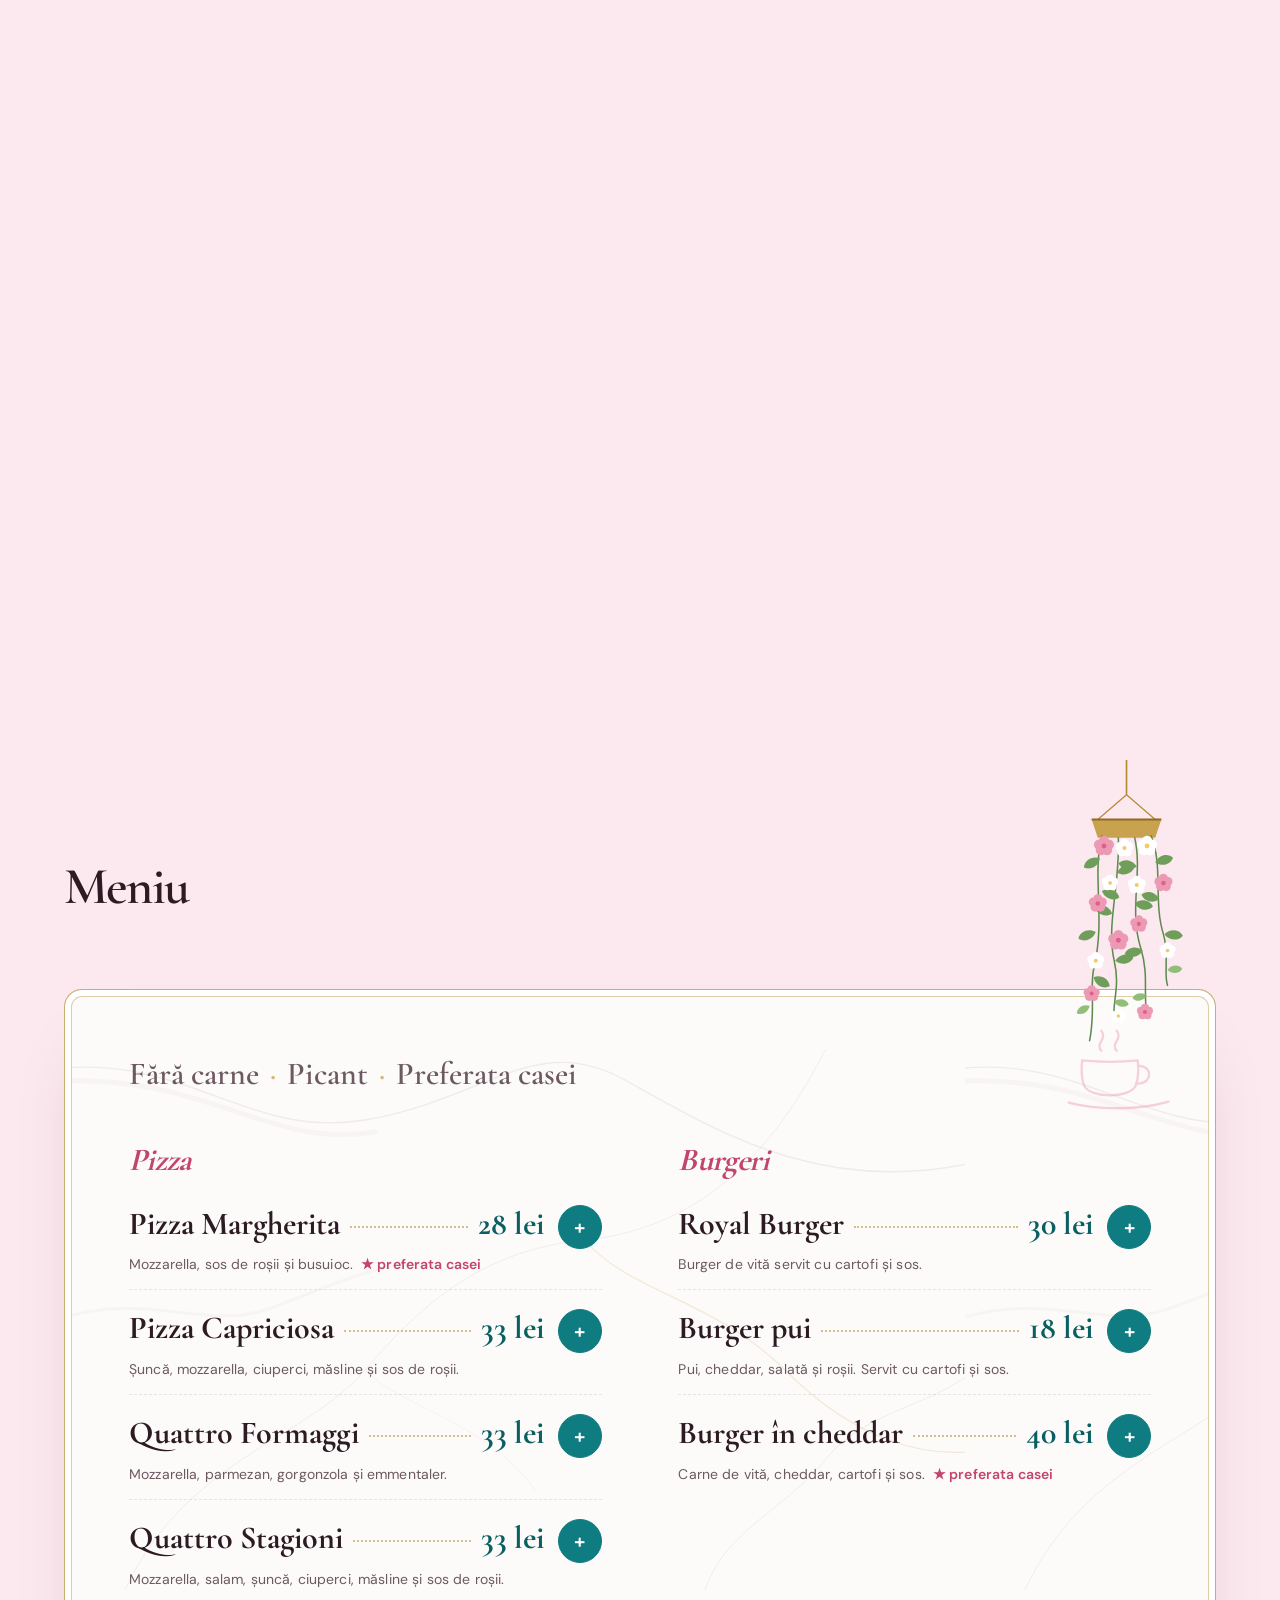
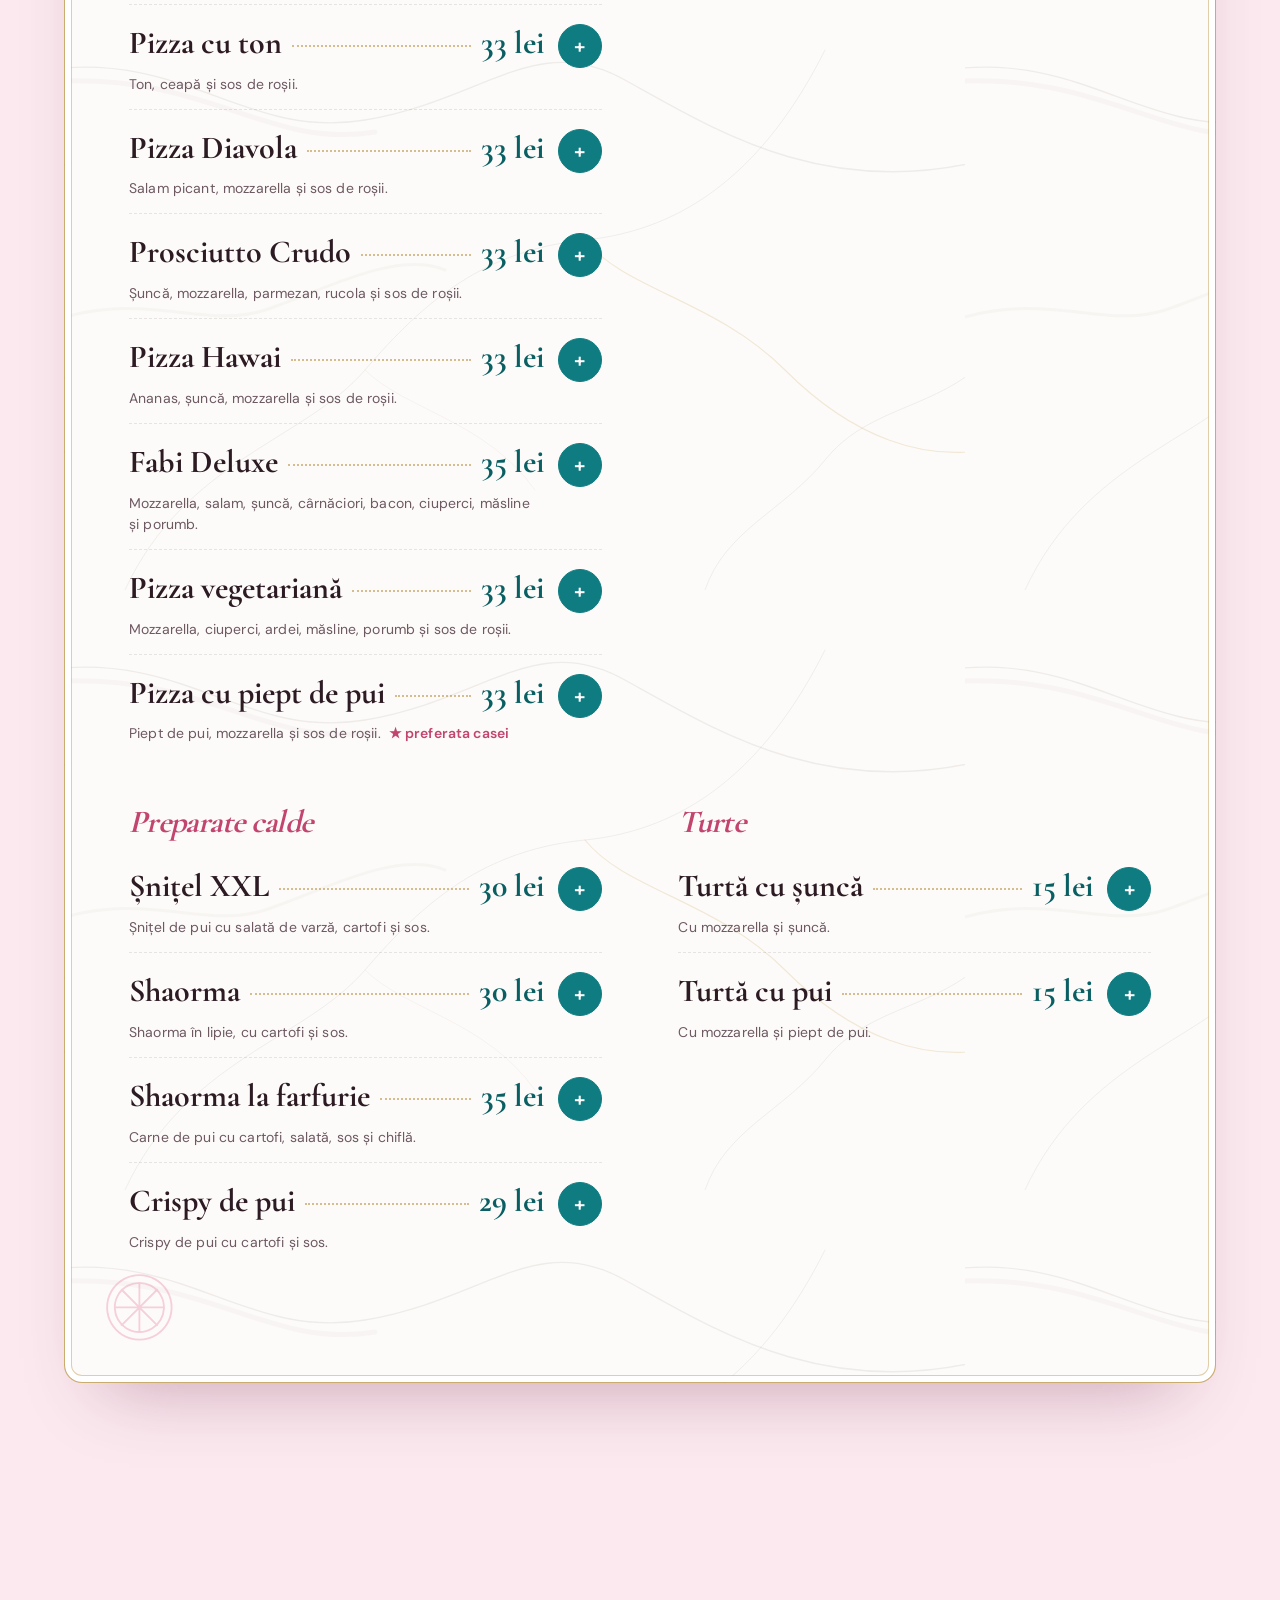
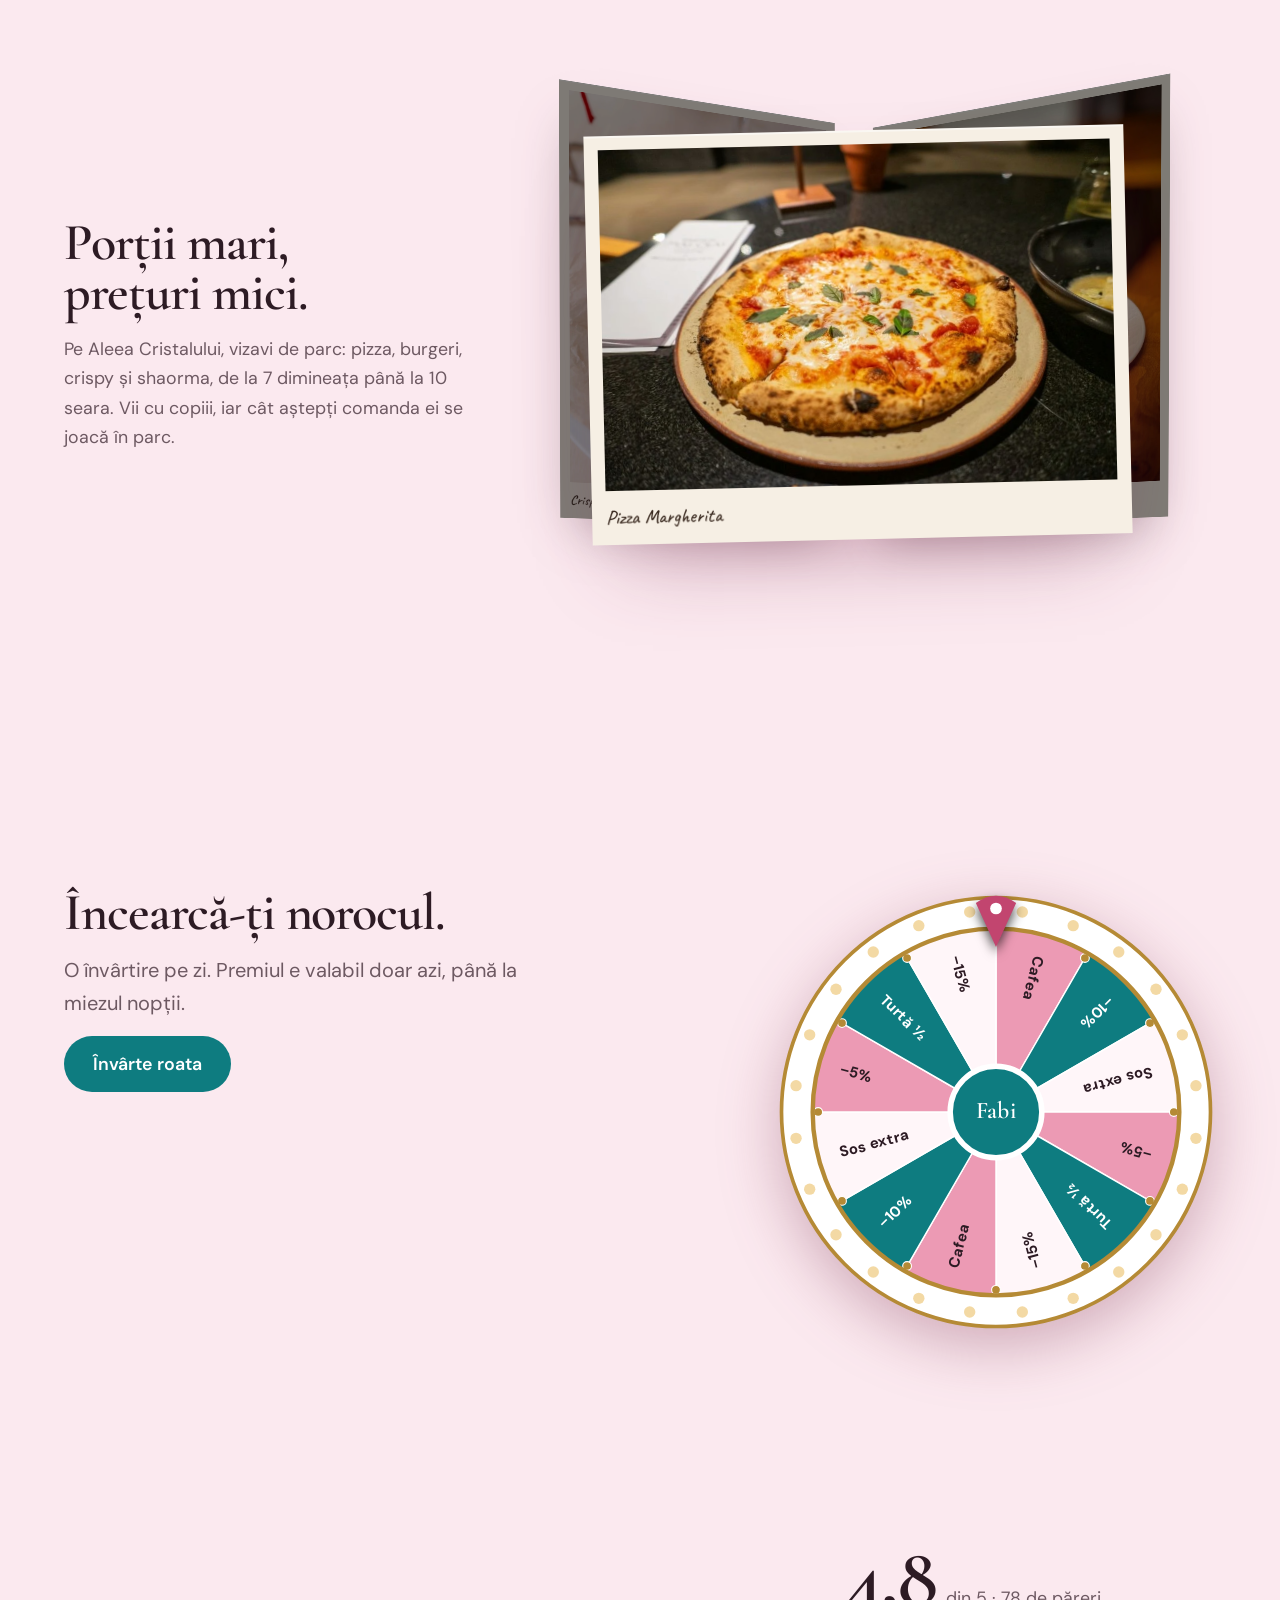
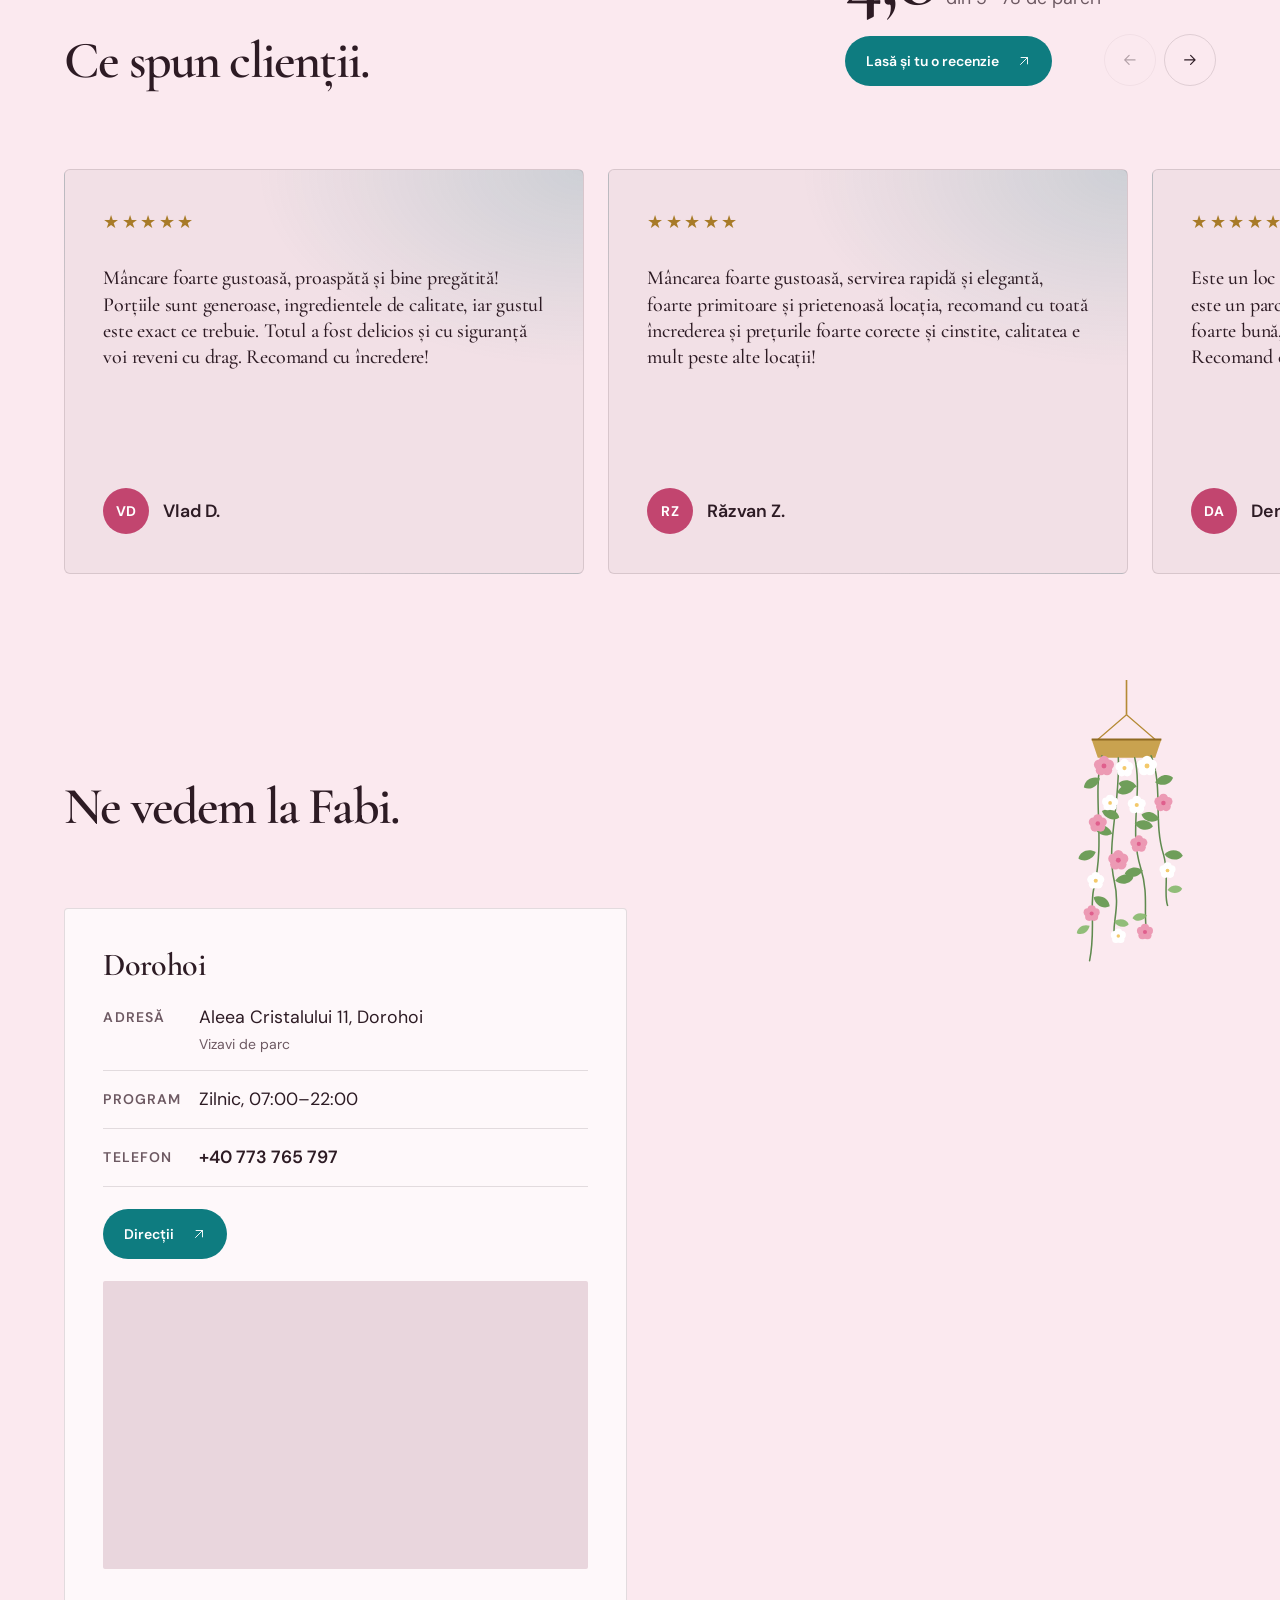
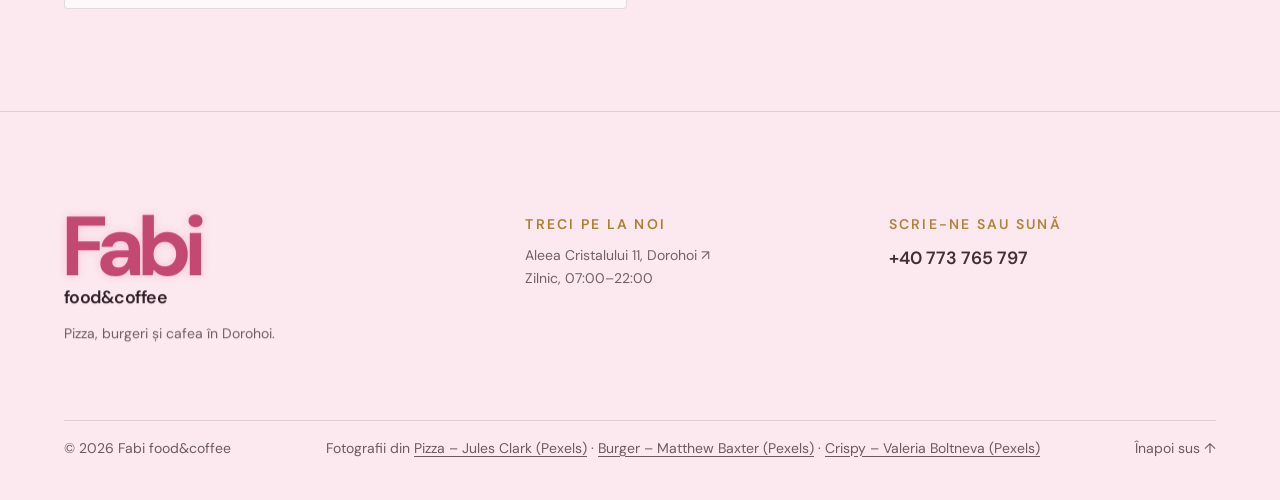
==== commit 7262d999: "Scoate scrisurile mici de indicații (Glisează, Sau apasă direct pe roată) Co-Authored-By: Claude Opu" ====
--- a/index.html
+++ b/index.html
@@ -23,7 +23,7 @@
   <link rel="preload" as="image" imagesrcset="assets/img/fabi/fabi-coperta-mobil-480.avif 480w, assets/img/fabi/fabi-coperta-mobil.avif 660w" imagesizes="100vw" type="image/avif" media="(max-width: 640px)">
   <link rel="preload" as="image" imagesrcset="assets/img/fabi/fabi-coperta-480.avif 480w, assets/img/fabi/fabi-coperta-960.avif 960w, assets/img/fabi/fabi-coperta.avif 1536w" imagesizes="100vw" type="image/avif" media="(min-width: 641px)">
   <link rel="preload" href="assets/fonts/cormorant-ro.woff2" as="font" type="font/woff2" crossorigin>
-  <link rel="stylesheet" href="assets/css/style.css?v=79722fa7">
+  <link rel="stylesheet" href="assets/css/style.css?v=64fea7b0">
   <link rel="stylesheet" href="assets/css/extra.css?v=a1b1a578">
   <link rel="stylesheet" href="assets/css/comenzi.css?v=02a798f9">
   <link rel="stylesheet" href="assets/css/tema-fabi.css?v=b92a9d78"><script defer src="assets/js/tema-fabi.js?v=c21d4e6b"></script>
--- a/assets/css/style.css
+++ b/assets/css/style.css
@@ -607,3 +607,6 @@
 .board-filter:first-of-type { padding-left: 0; }
 .board-filter:first-of-type::after { left: 0; }
 @media (max-width: 899px) { .board-filter { padding-left: 0; padding-right: 22px; } .board-filter::after { left: 0; right: 22px; } }
+
+/* Fără scrisuri mici de indicații („Glisează”, „Sau apasă direct pe roată”). */
+.ww-nav, .wheel-hint { display: none; }
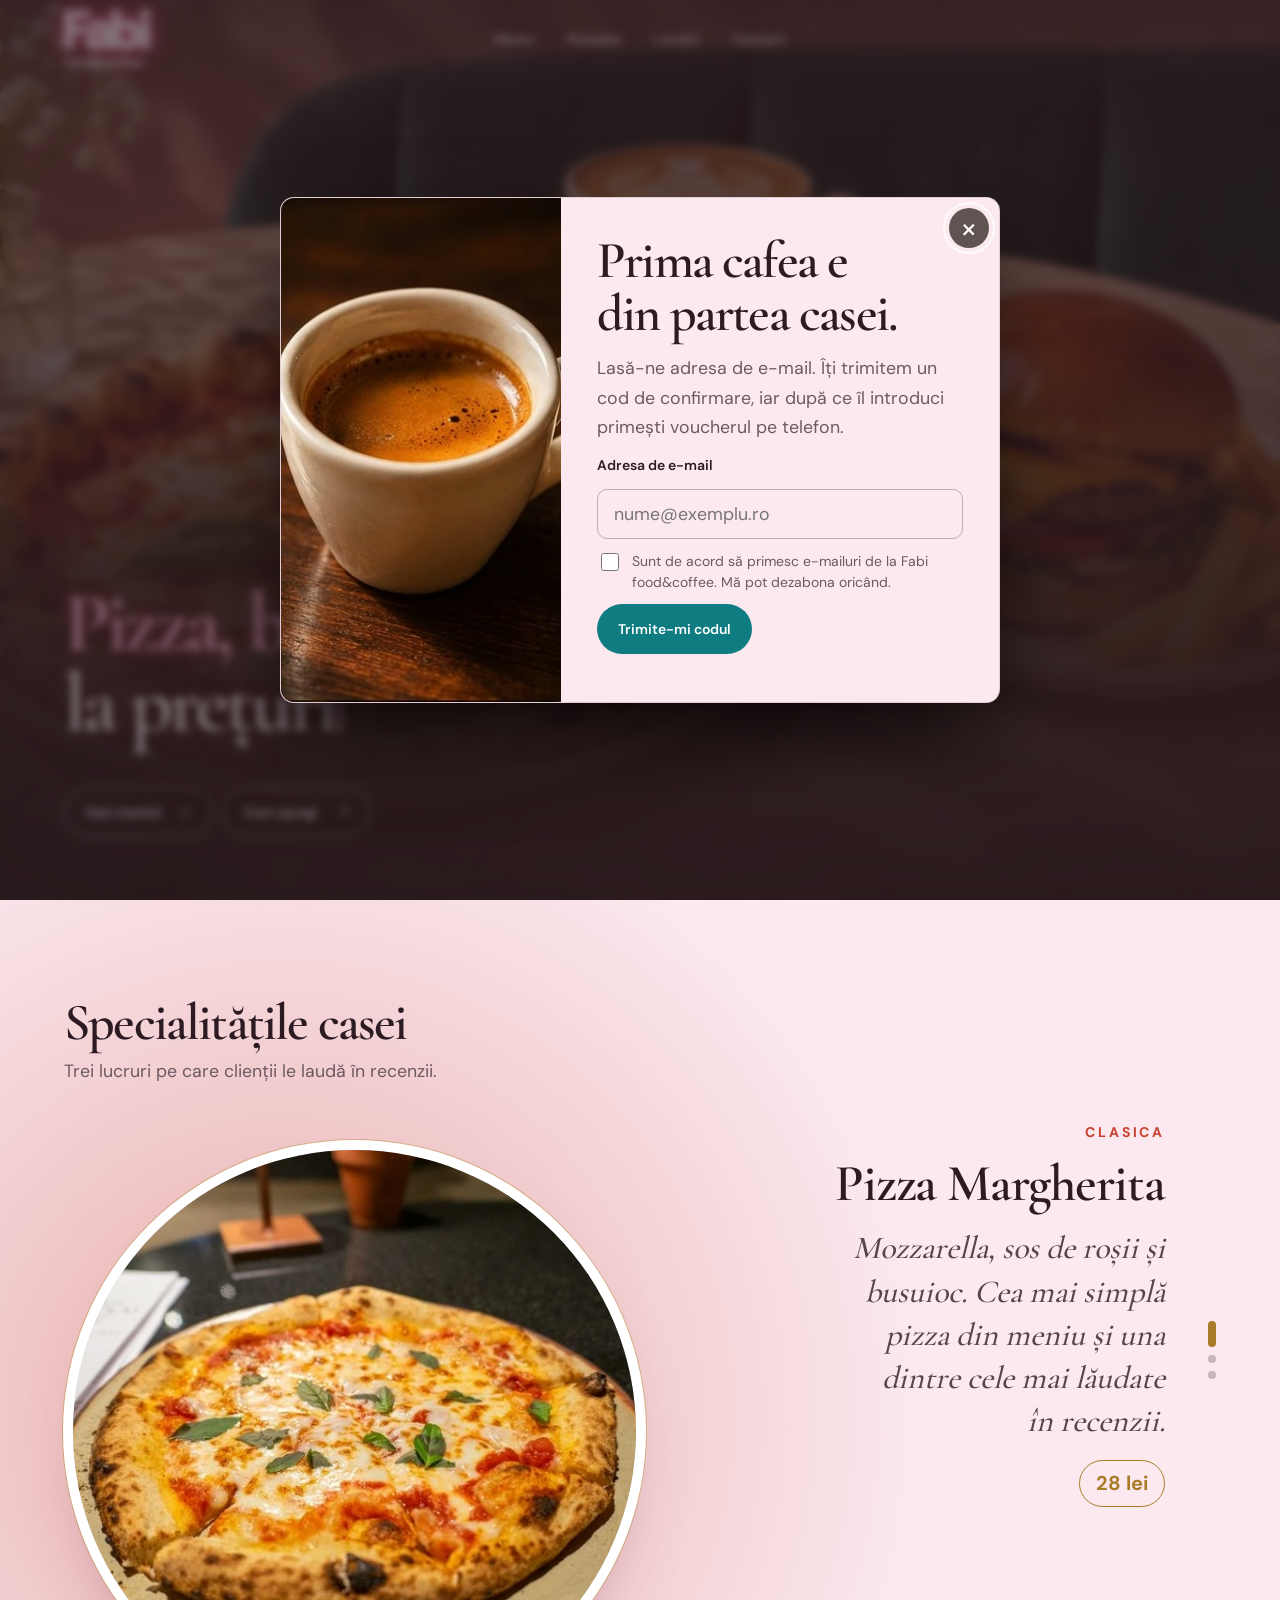
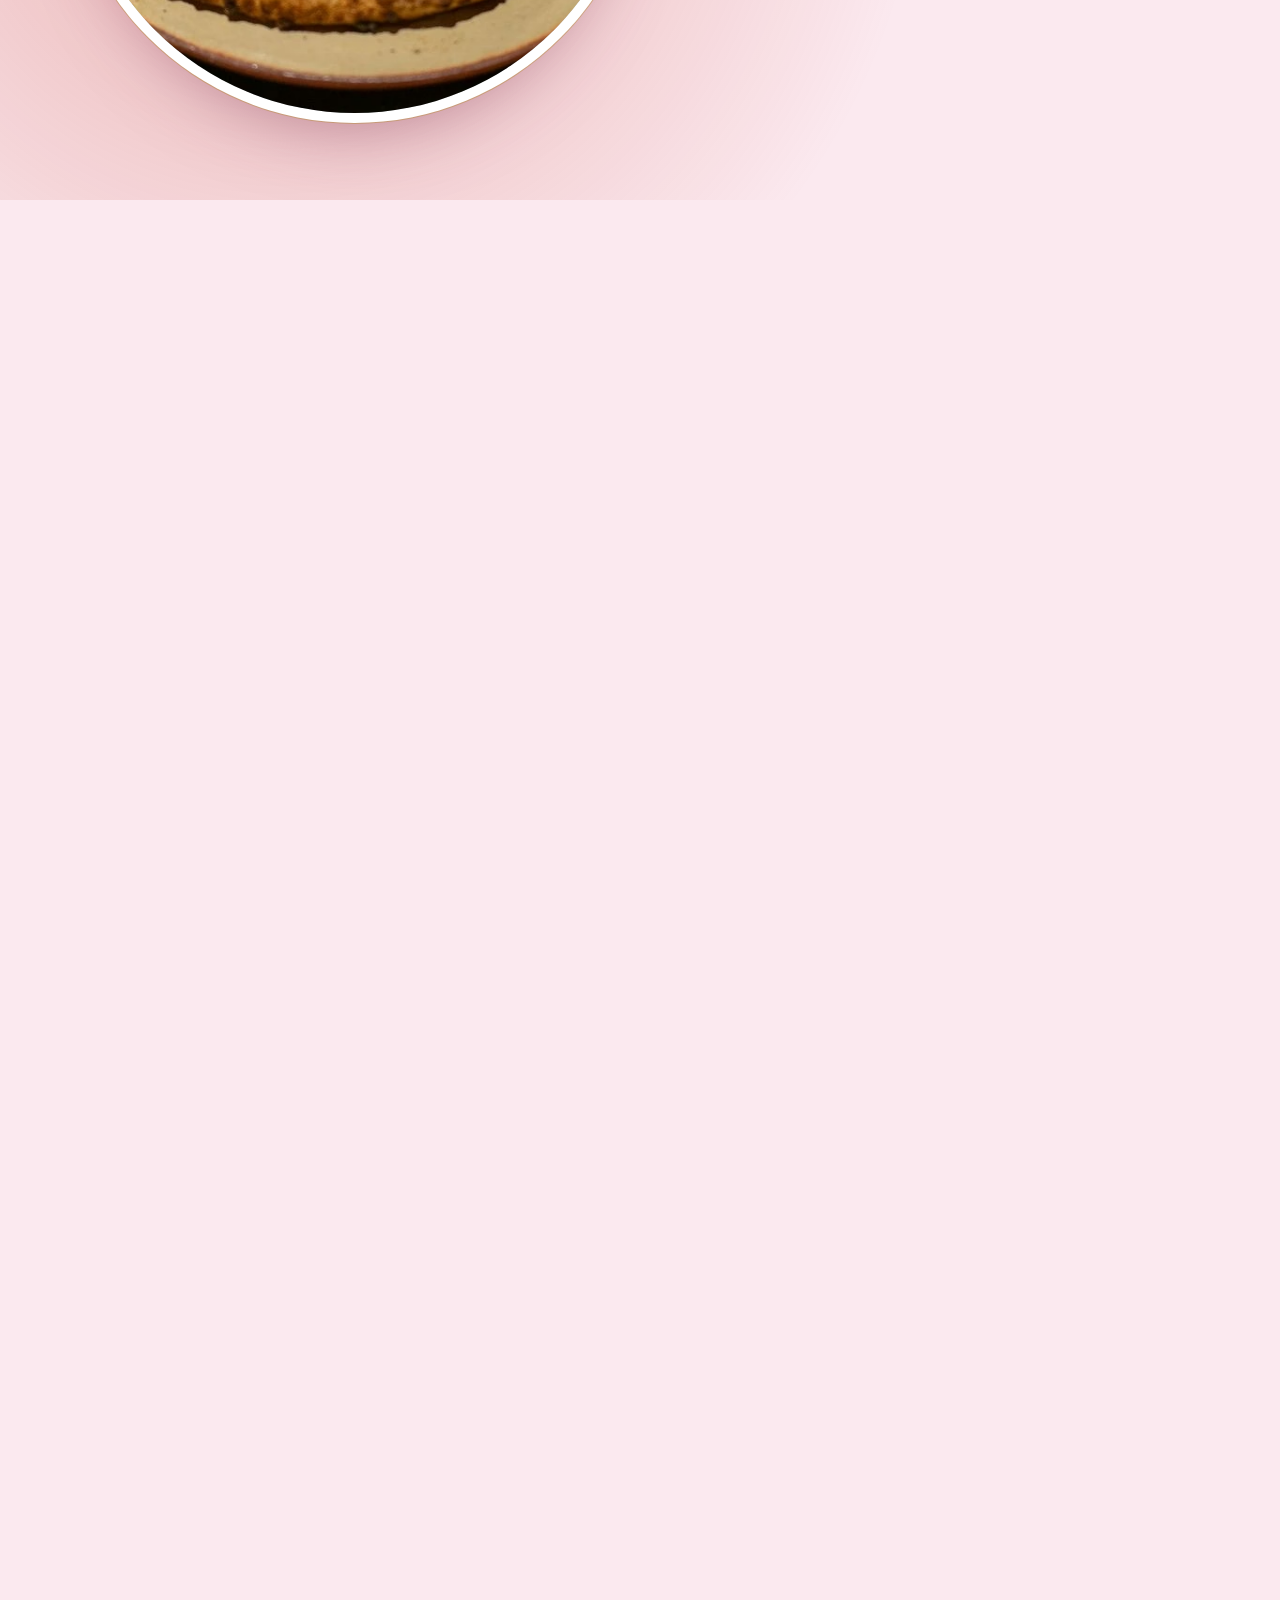
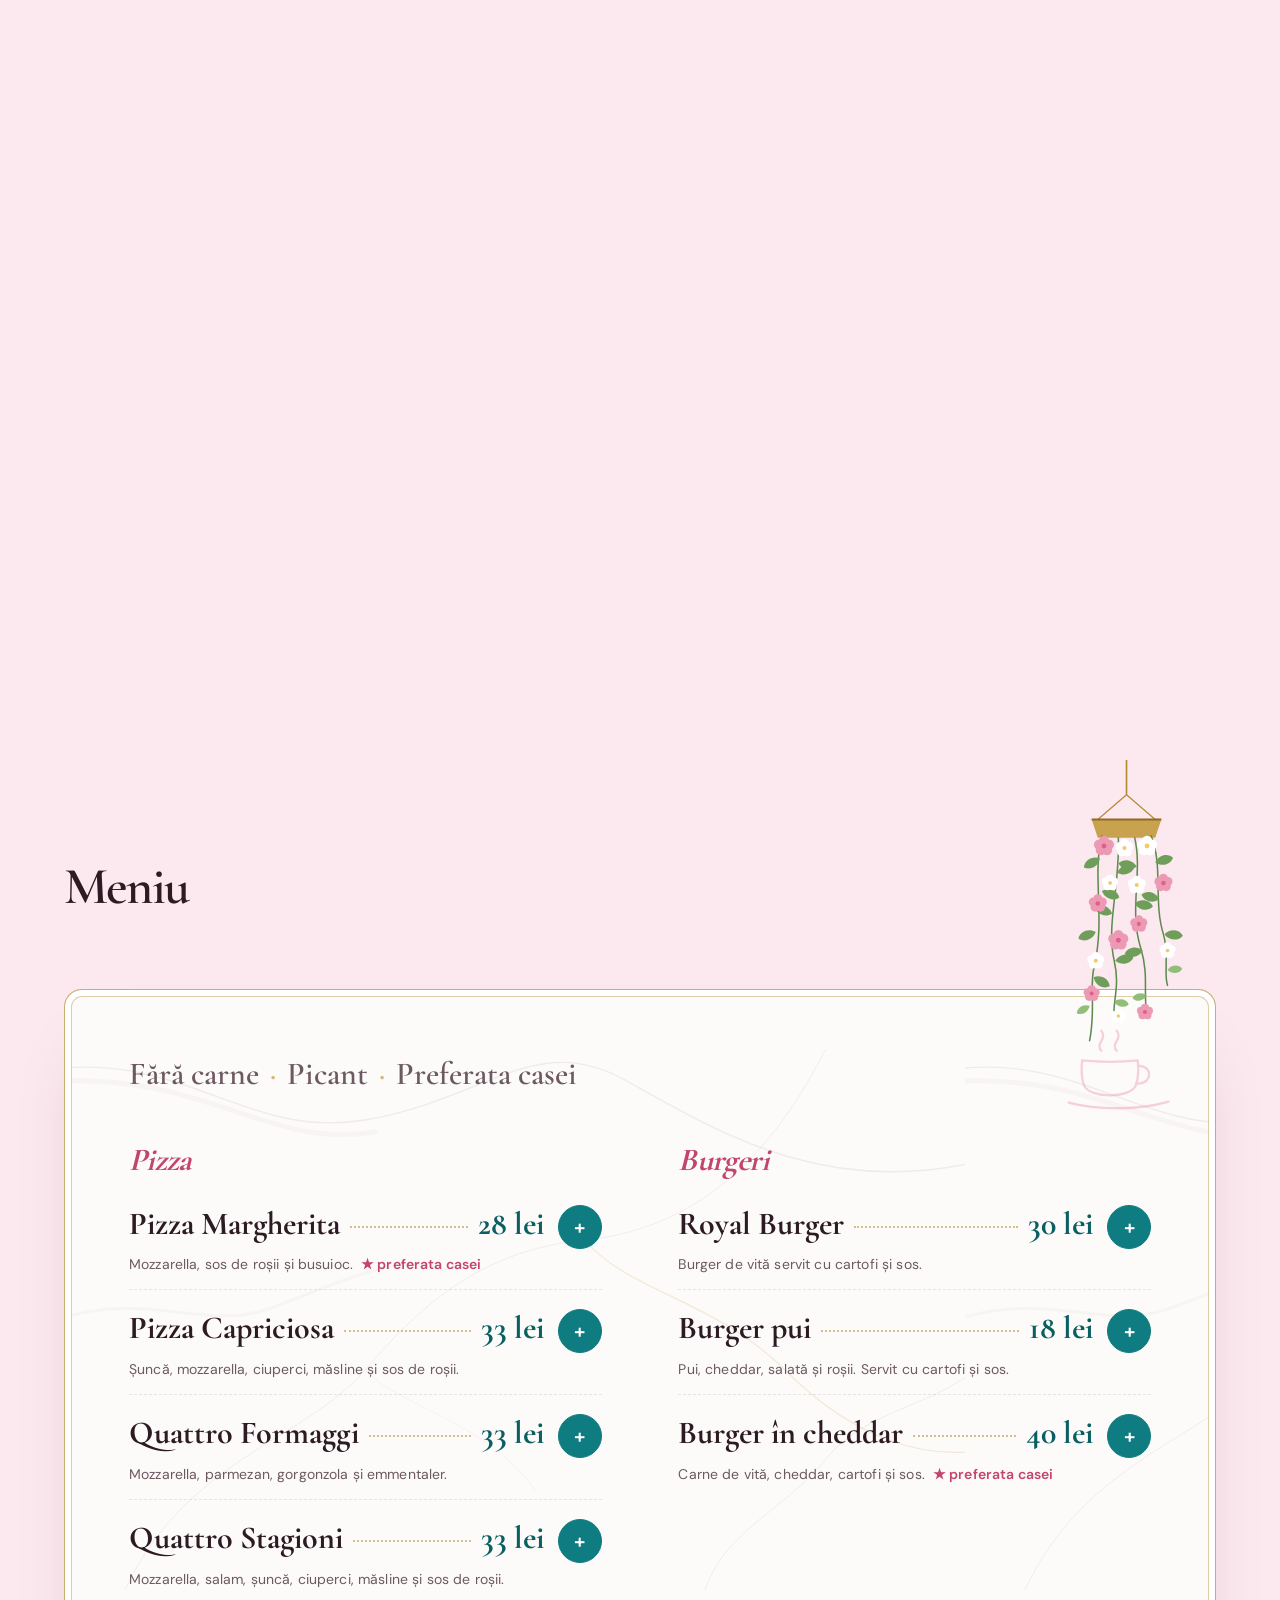
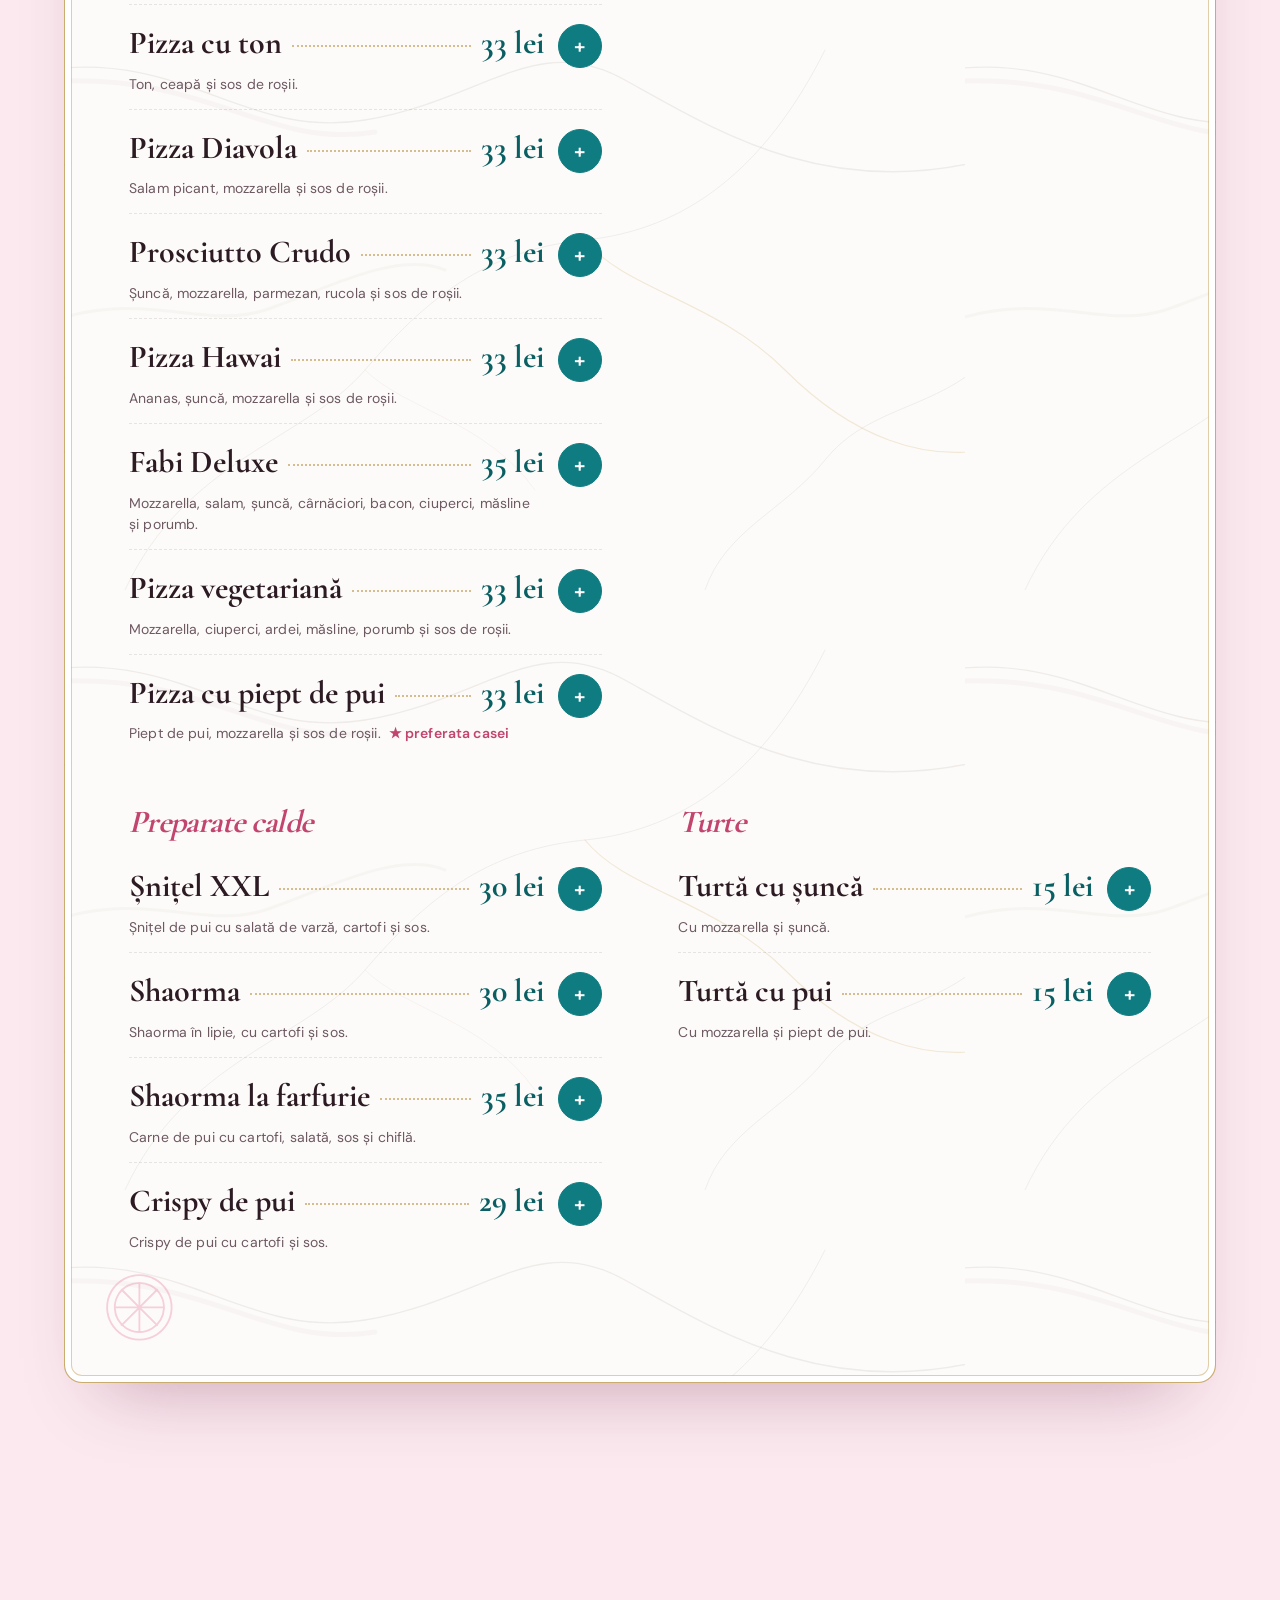
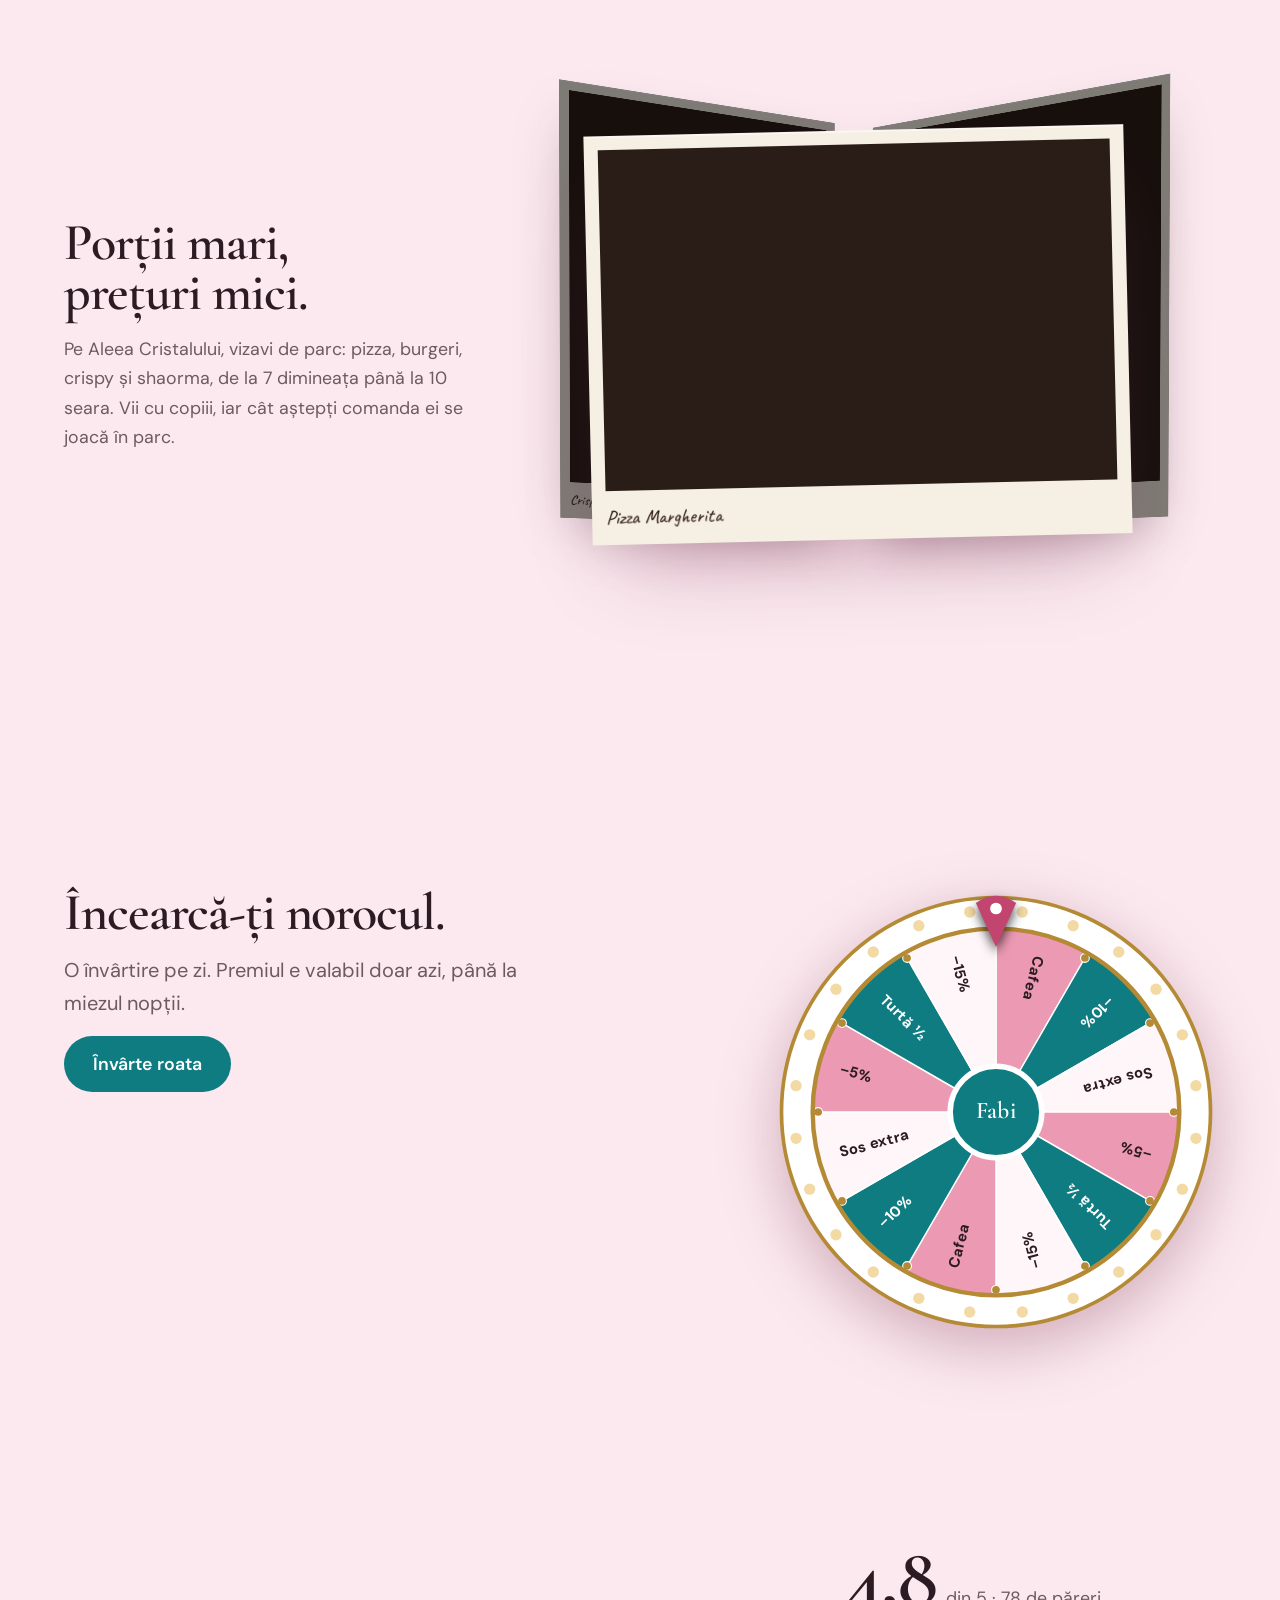
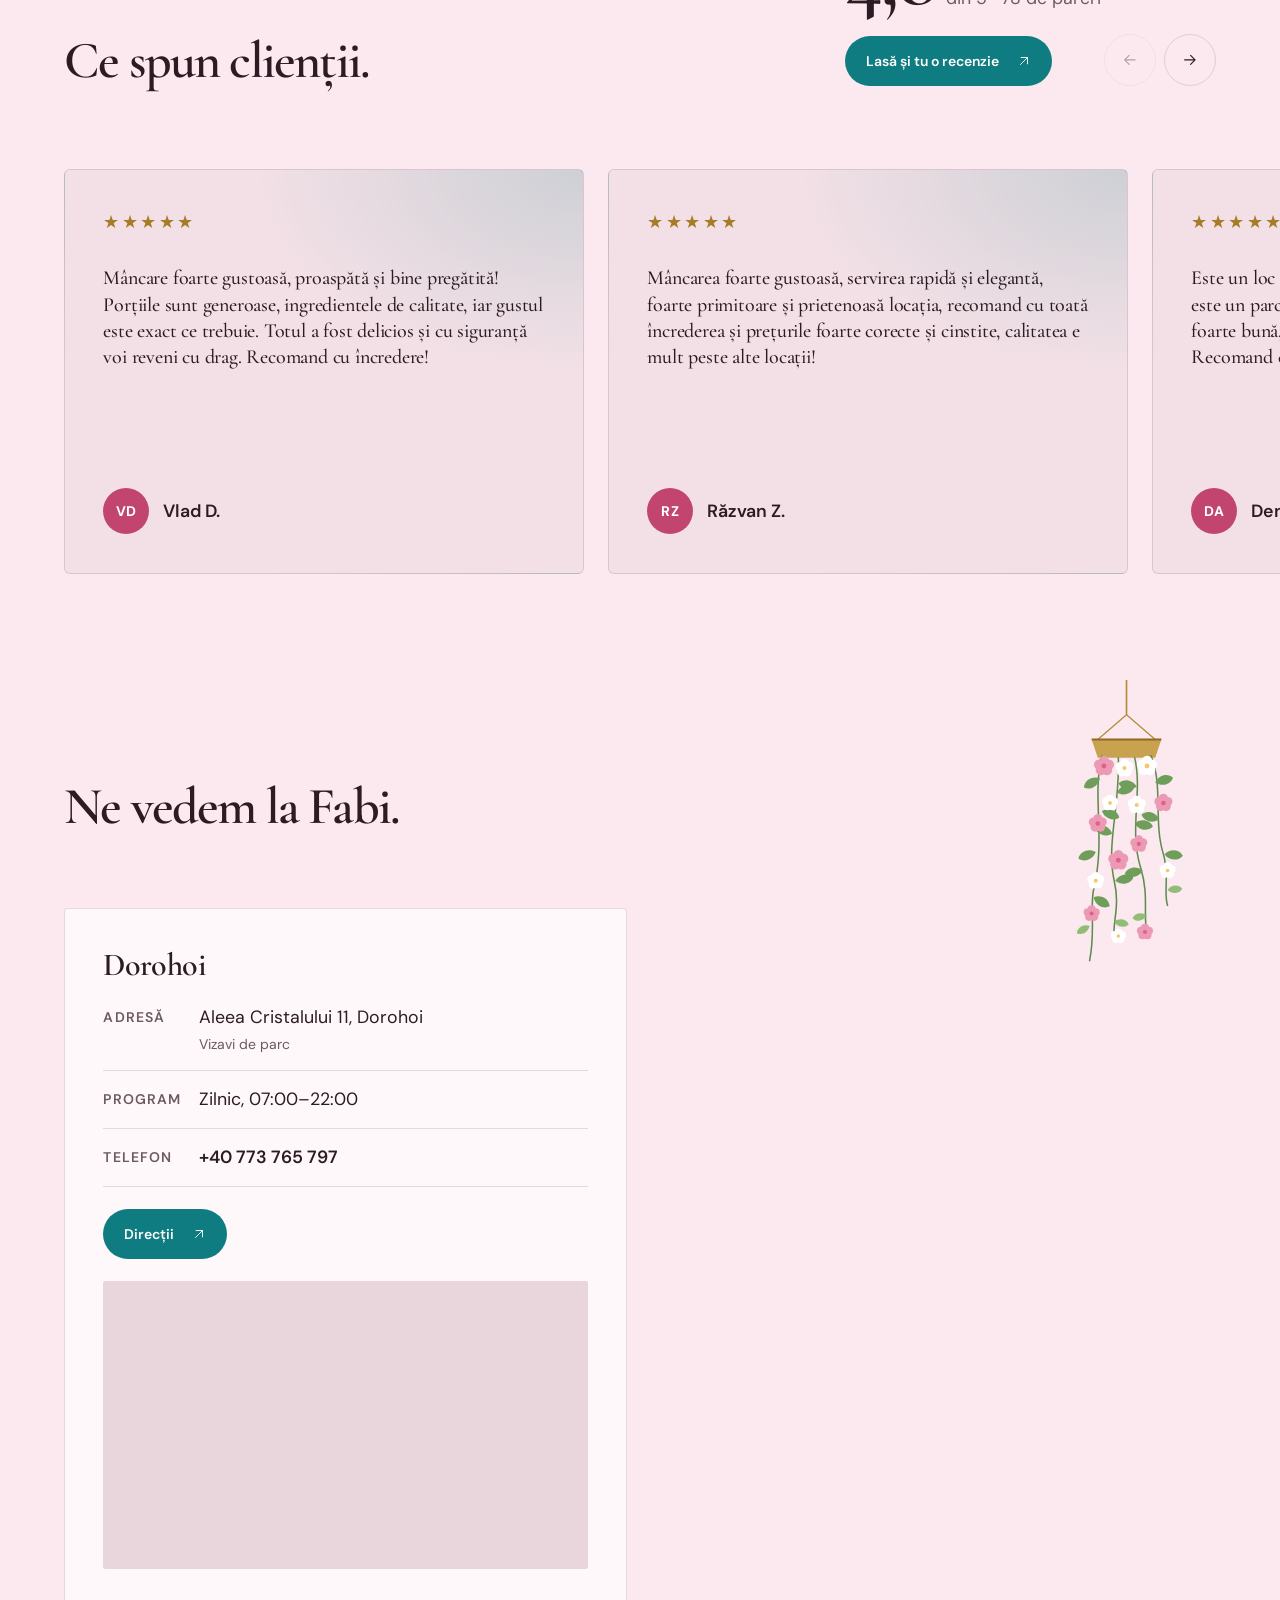
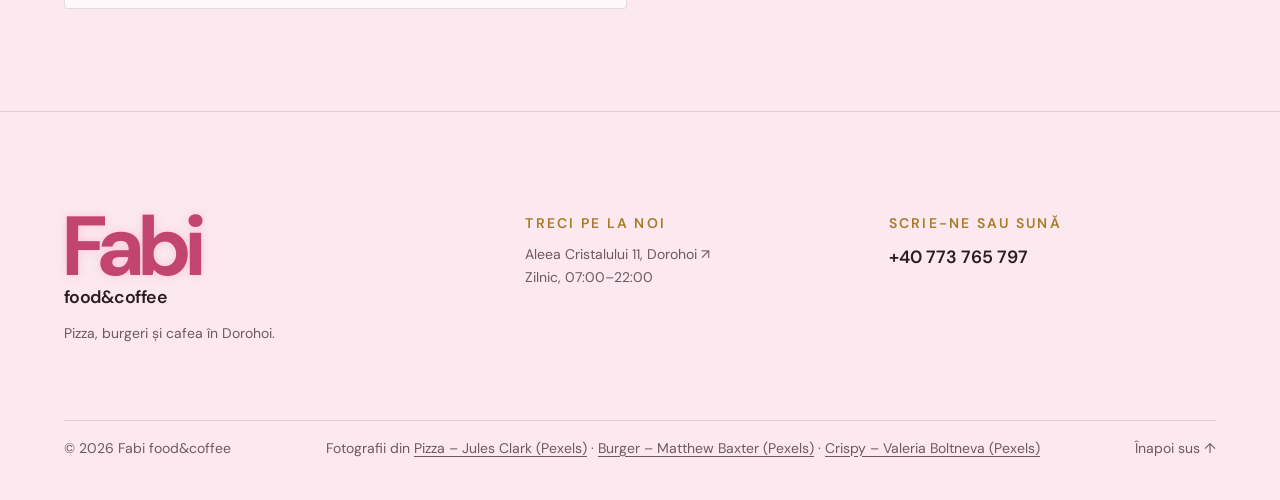
==== commit 0481a531: "Bara de sus rămâne deasupra galeriei Co-Authored-By: Claude Opus 5.5 <noreply@anthropic.com>" ====
--- a/index.html
+++ b/index.html
@@ -23,7 +23,7 @@
   <link rel="preload" as="image" imagesrcset="assets/img/fabi/fabi-coperta-mobil-480.avif 480w, assets/img/fabi/fabi-coperta-mobil.avif 660w" imagesizes="100vw" type="image/avif" media="(max-width: 640px)">
   <link rel="preload" as="image" imagesrcset="assets/img/fabi/fabi-coperta-480.avif 480w, assets/img/fabi/fabi-coperta-960.avif 960w, assets/img/fabi/fabi-coperta.avif 1536w" imagesizes="100vw" type="image/avif" media="(min-width: 641px)">
   <link rel="preload" href="assets/fonts/cormorant-ro.woff2" as="font" type="font/woff2" crossorigin>
-  <link rel="stylesheet" href="assets/css/style.css?v=64fea7b0">
+  <link rel="stylesheet" href="assets/css/style.css?v=9f10464f">
   <link rel="stylesheet" href="assets/css/extra.css?v=a1b1a578">
   <link rel="stylesheet" href="assets/css/comenzi.css?v=02a798f9">
   <link rel="stylesheet" href="assets/css/tema-fabi.css?v=b92a9d78"><script defer src="assets/js/tema-fabi.js?v=c21d4e6b"></script>
--- a/assets/css/style.css
+++ b/assets/css/style.css
@@ -610,3 +610,6 @@
 
 /* Fără scrisuri mici de indicații („Glisează”, „Sau apasă direct pe roată”). */
 .ww-nav, .wheel-hint { display: none; }
+
+/* Galeria are z-index-uri mari în interior; le ținem în secțiune, ca bara de sus să rămână deasupra. */
+.wood-pin, .wood { isolation: isolate; }
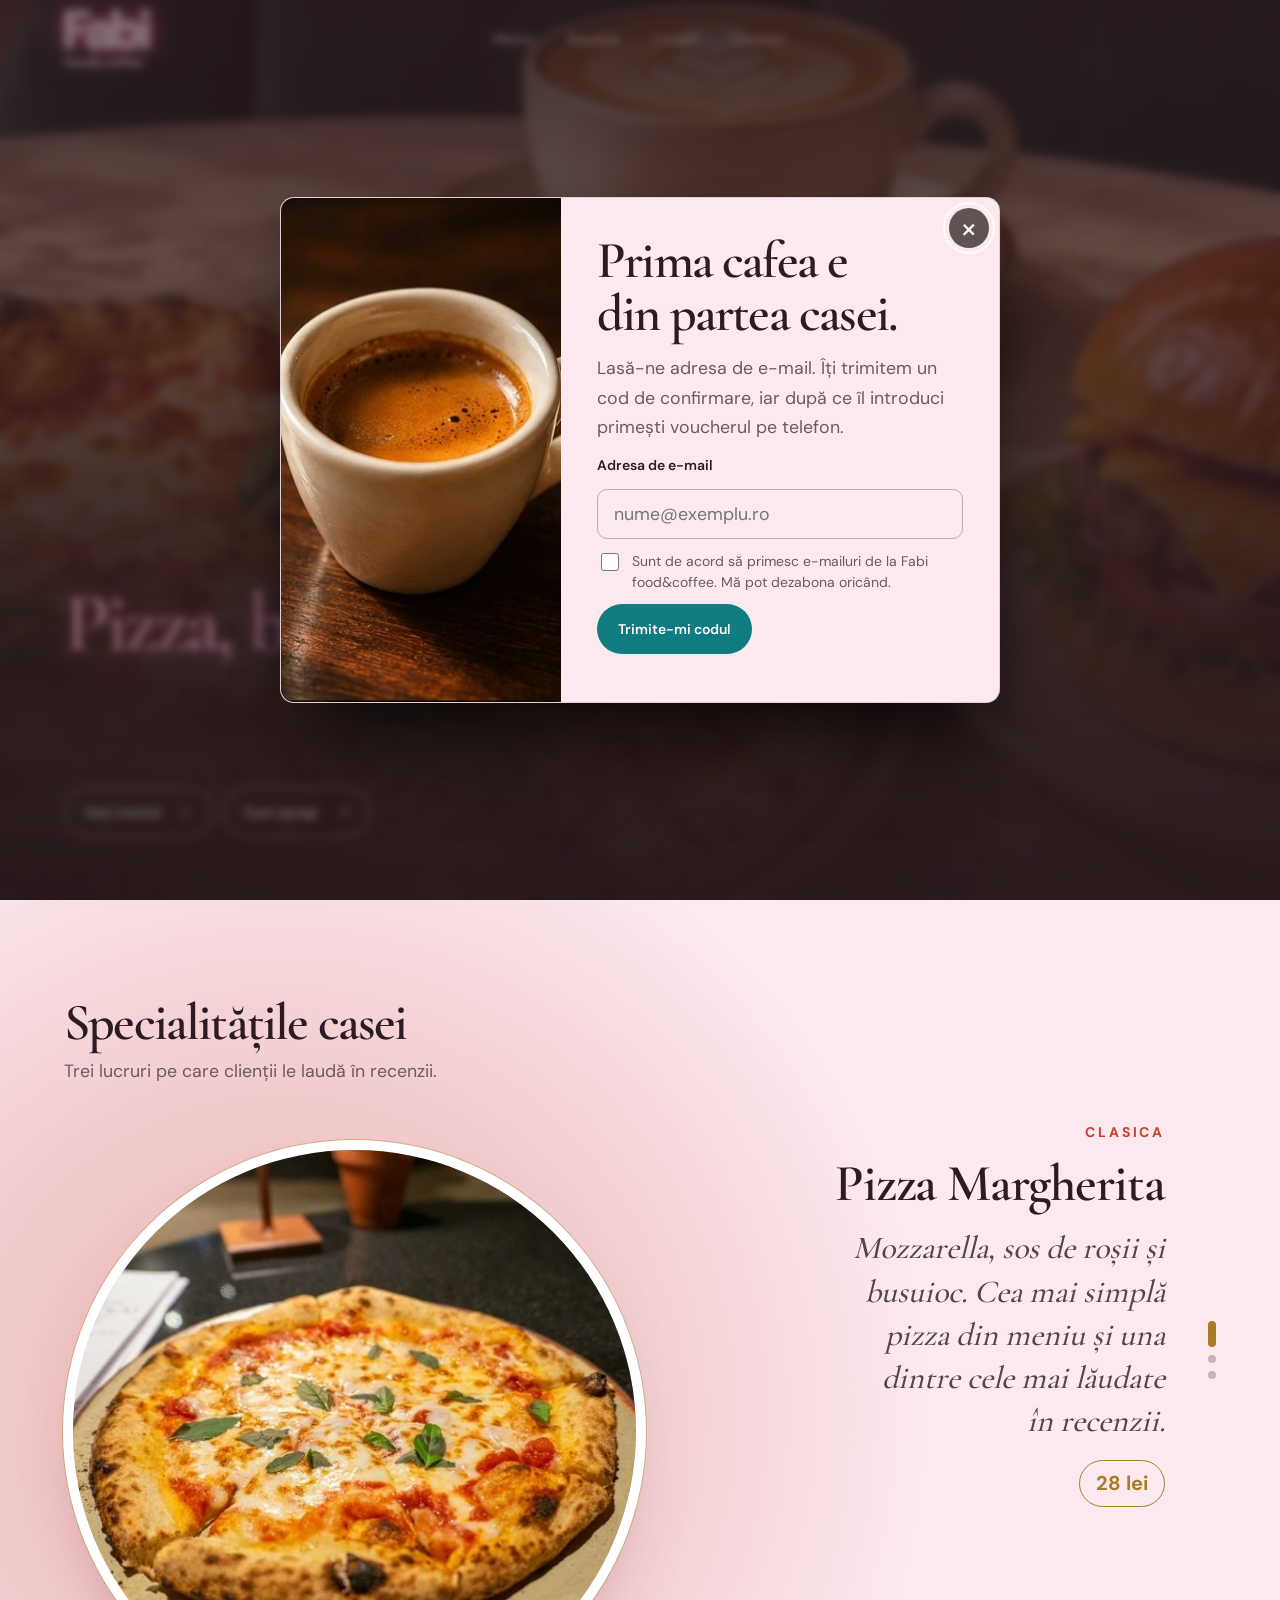
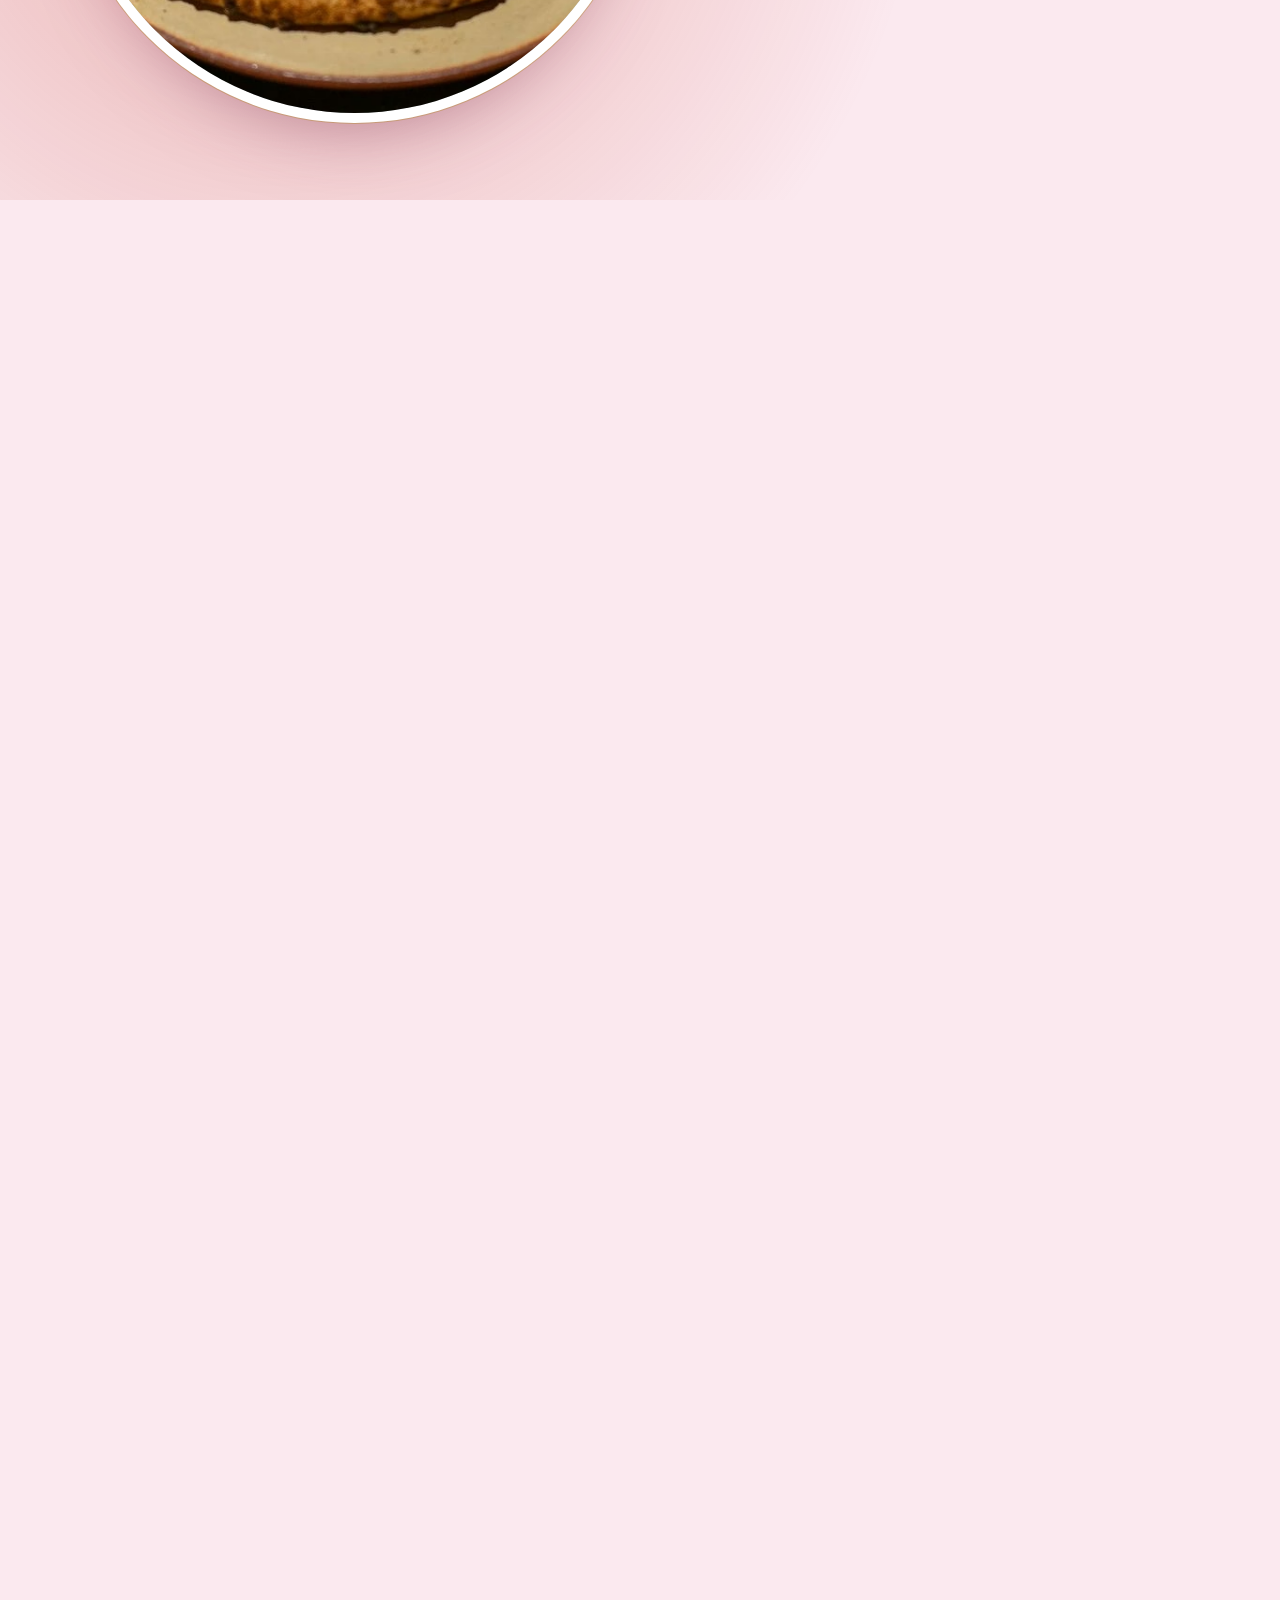
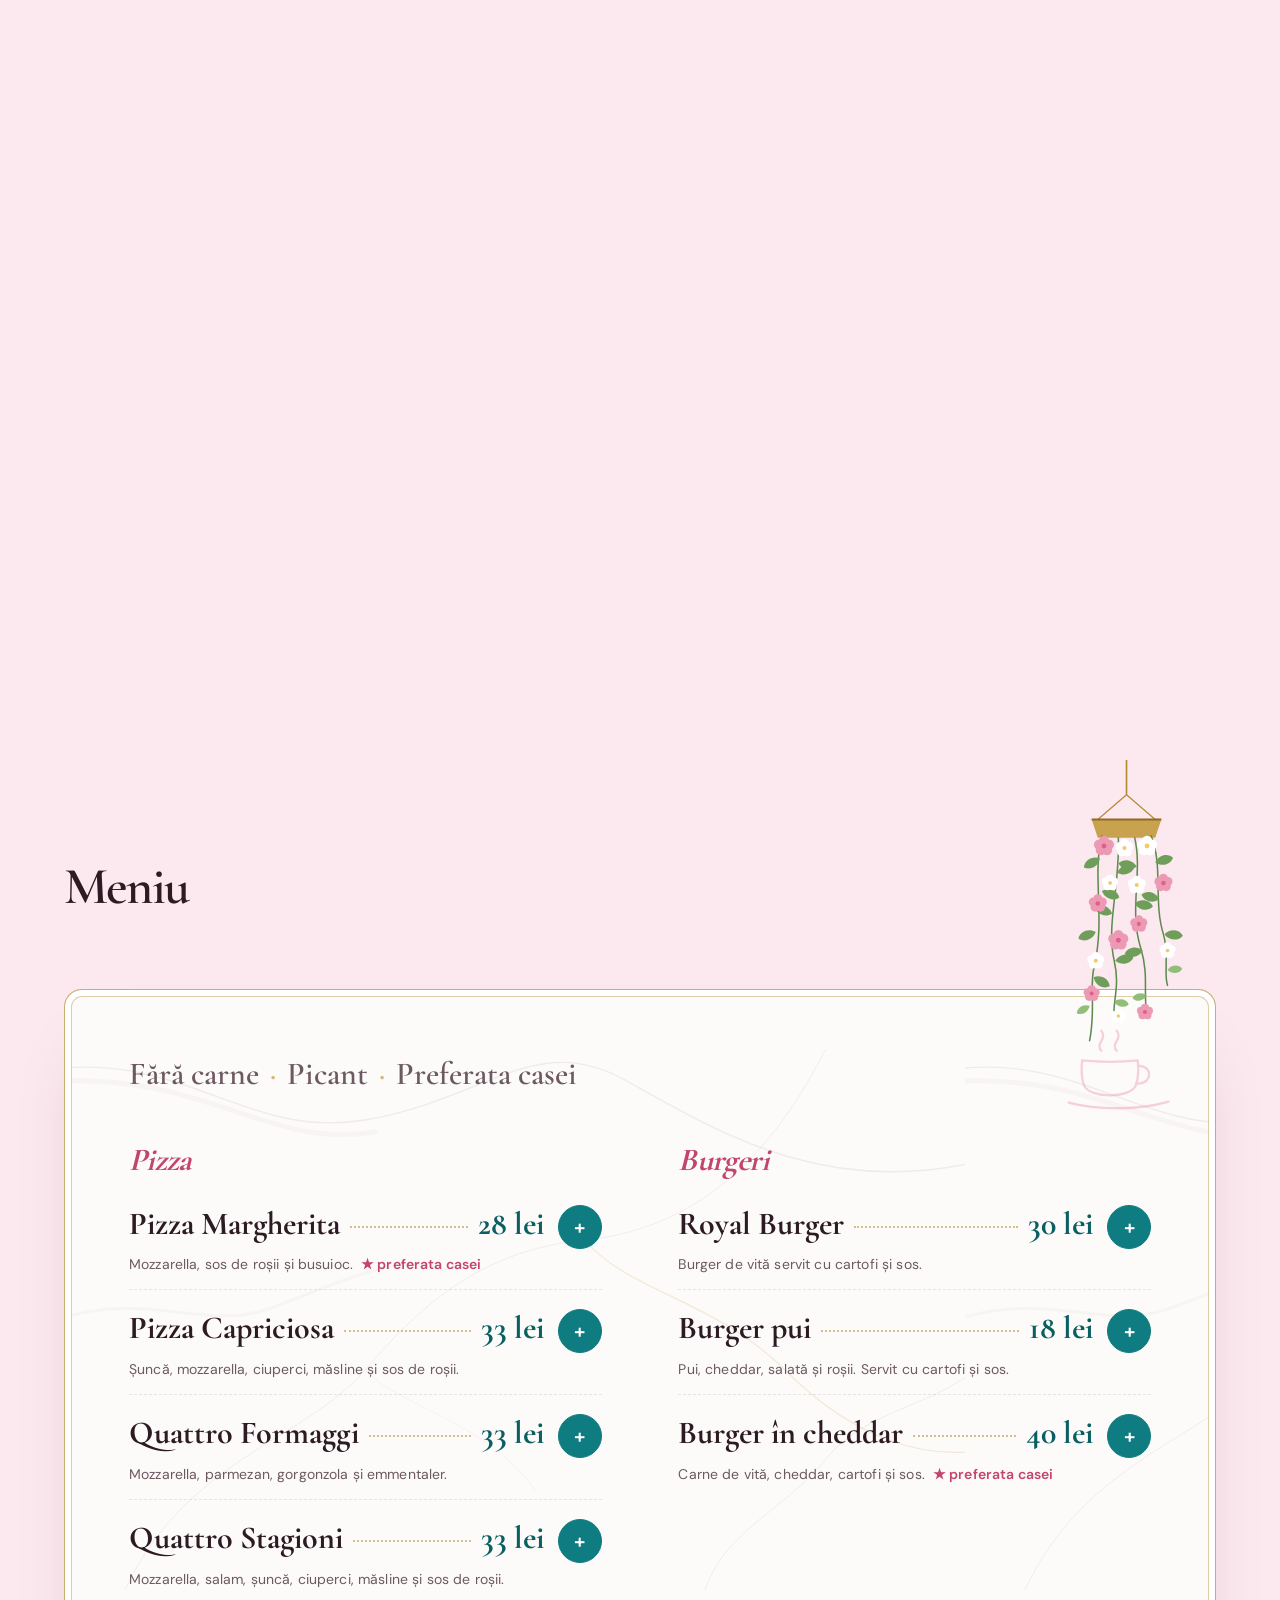
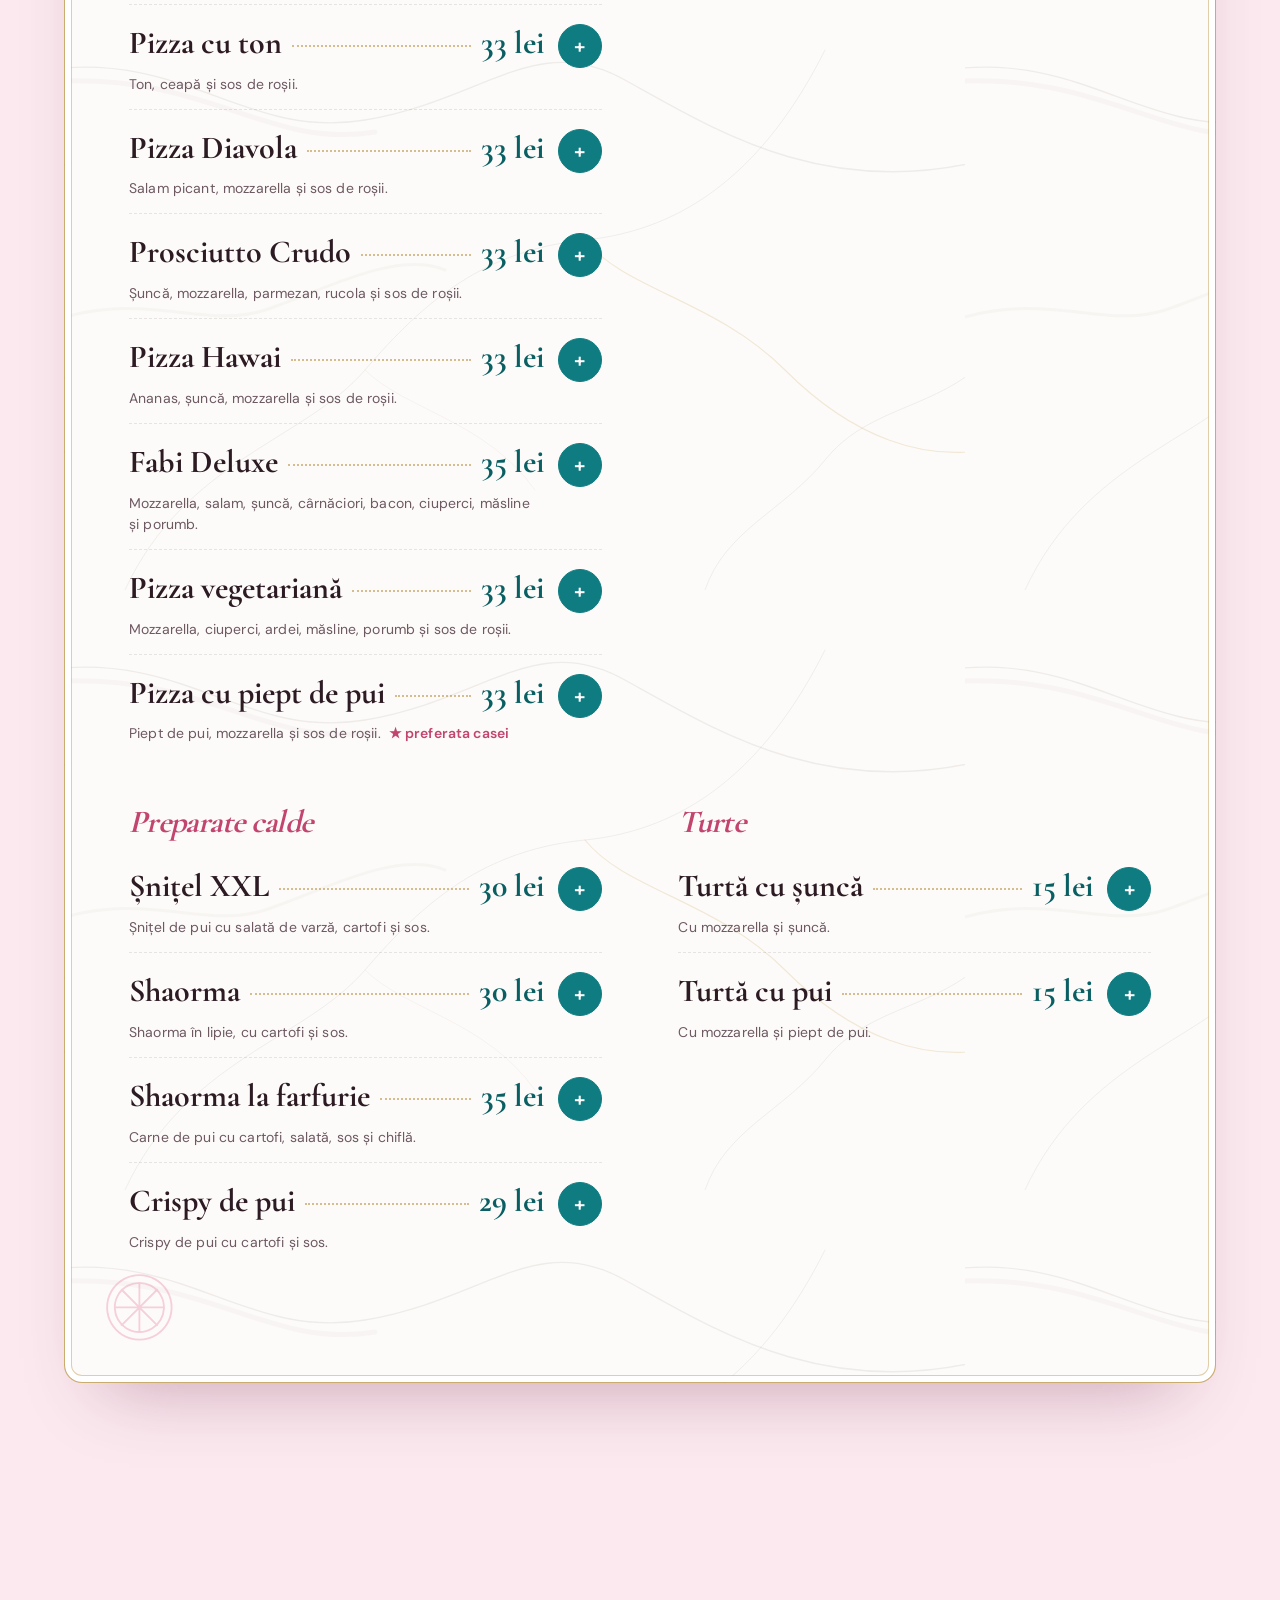
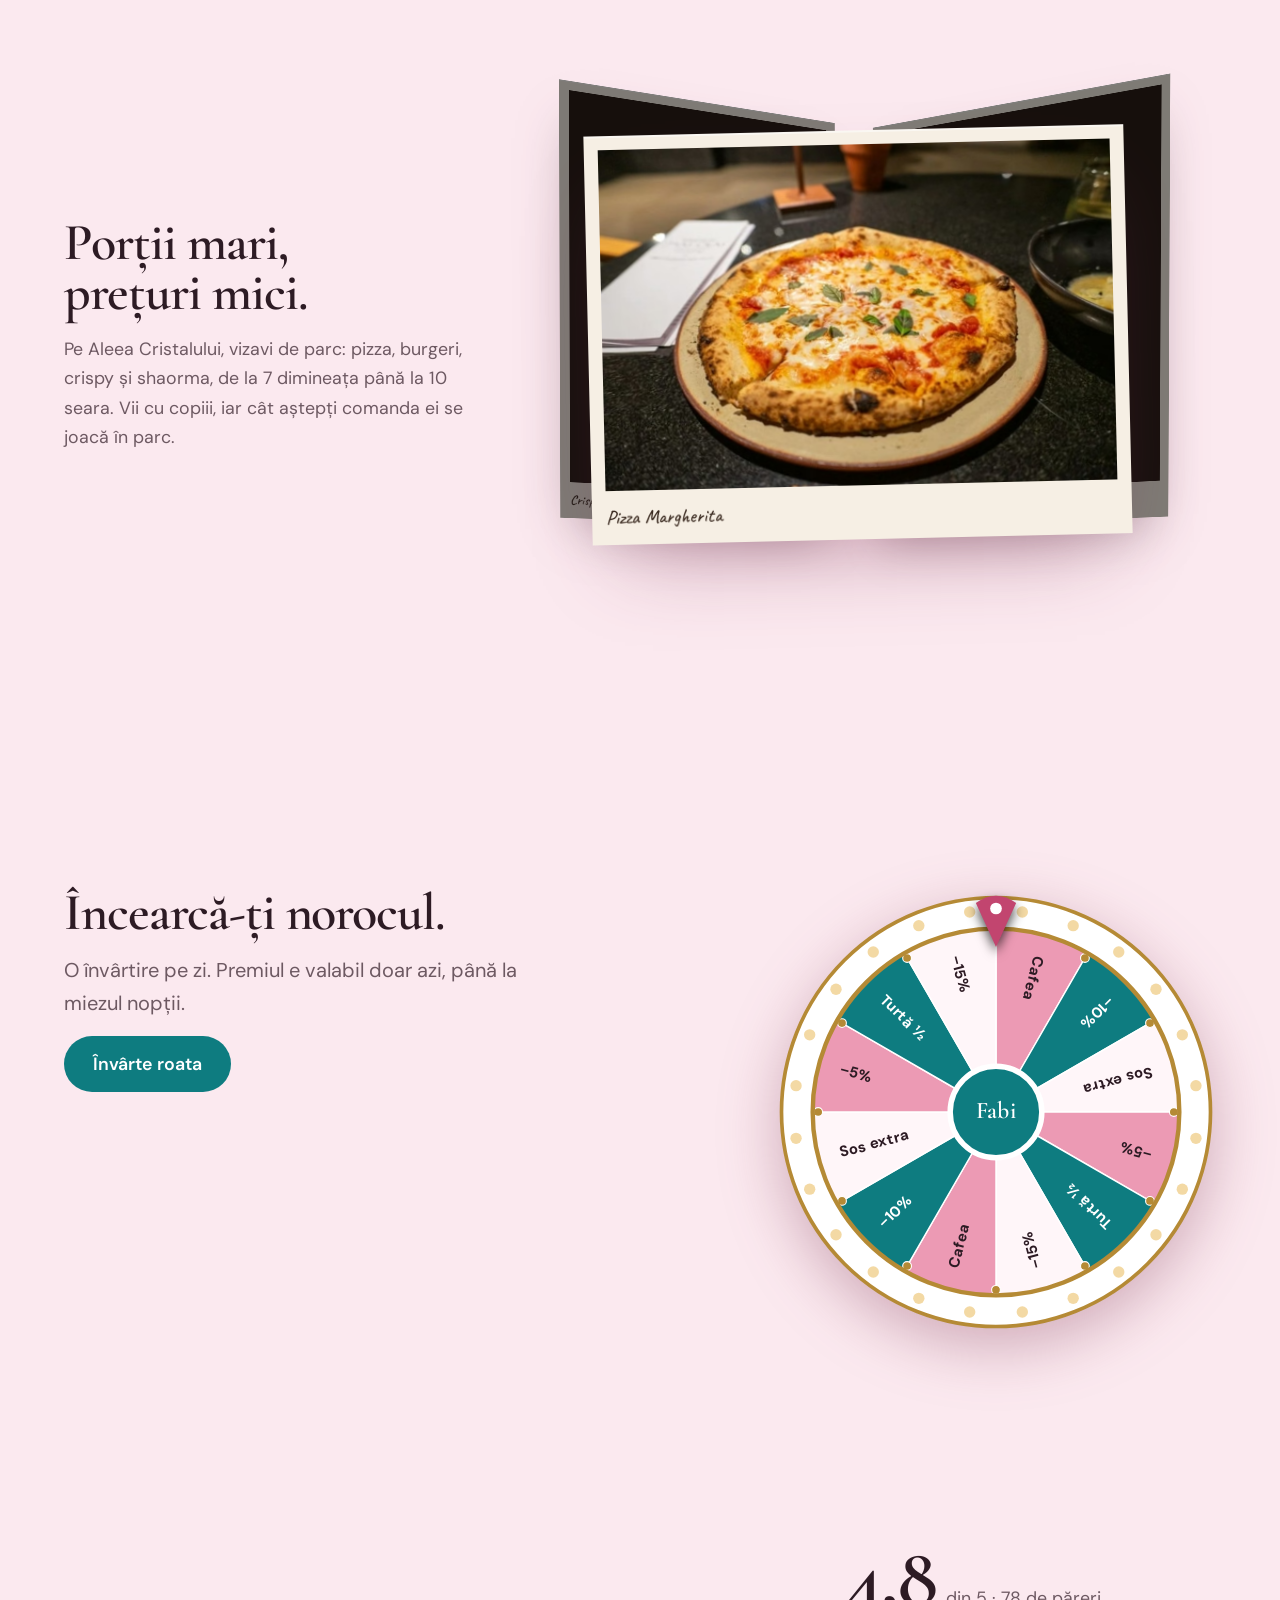
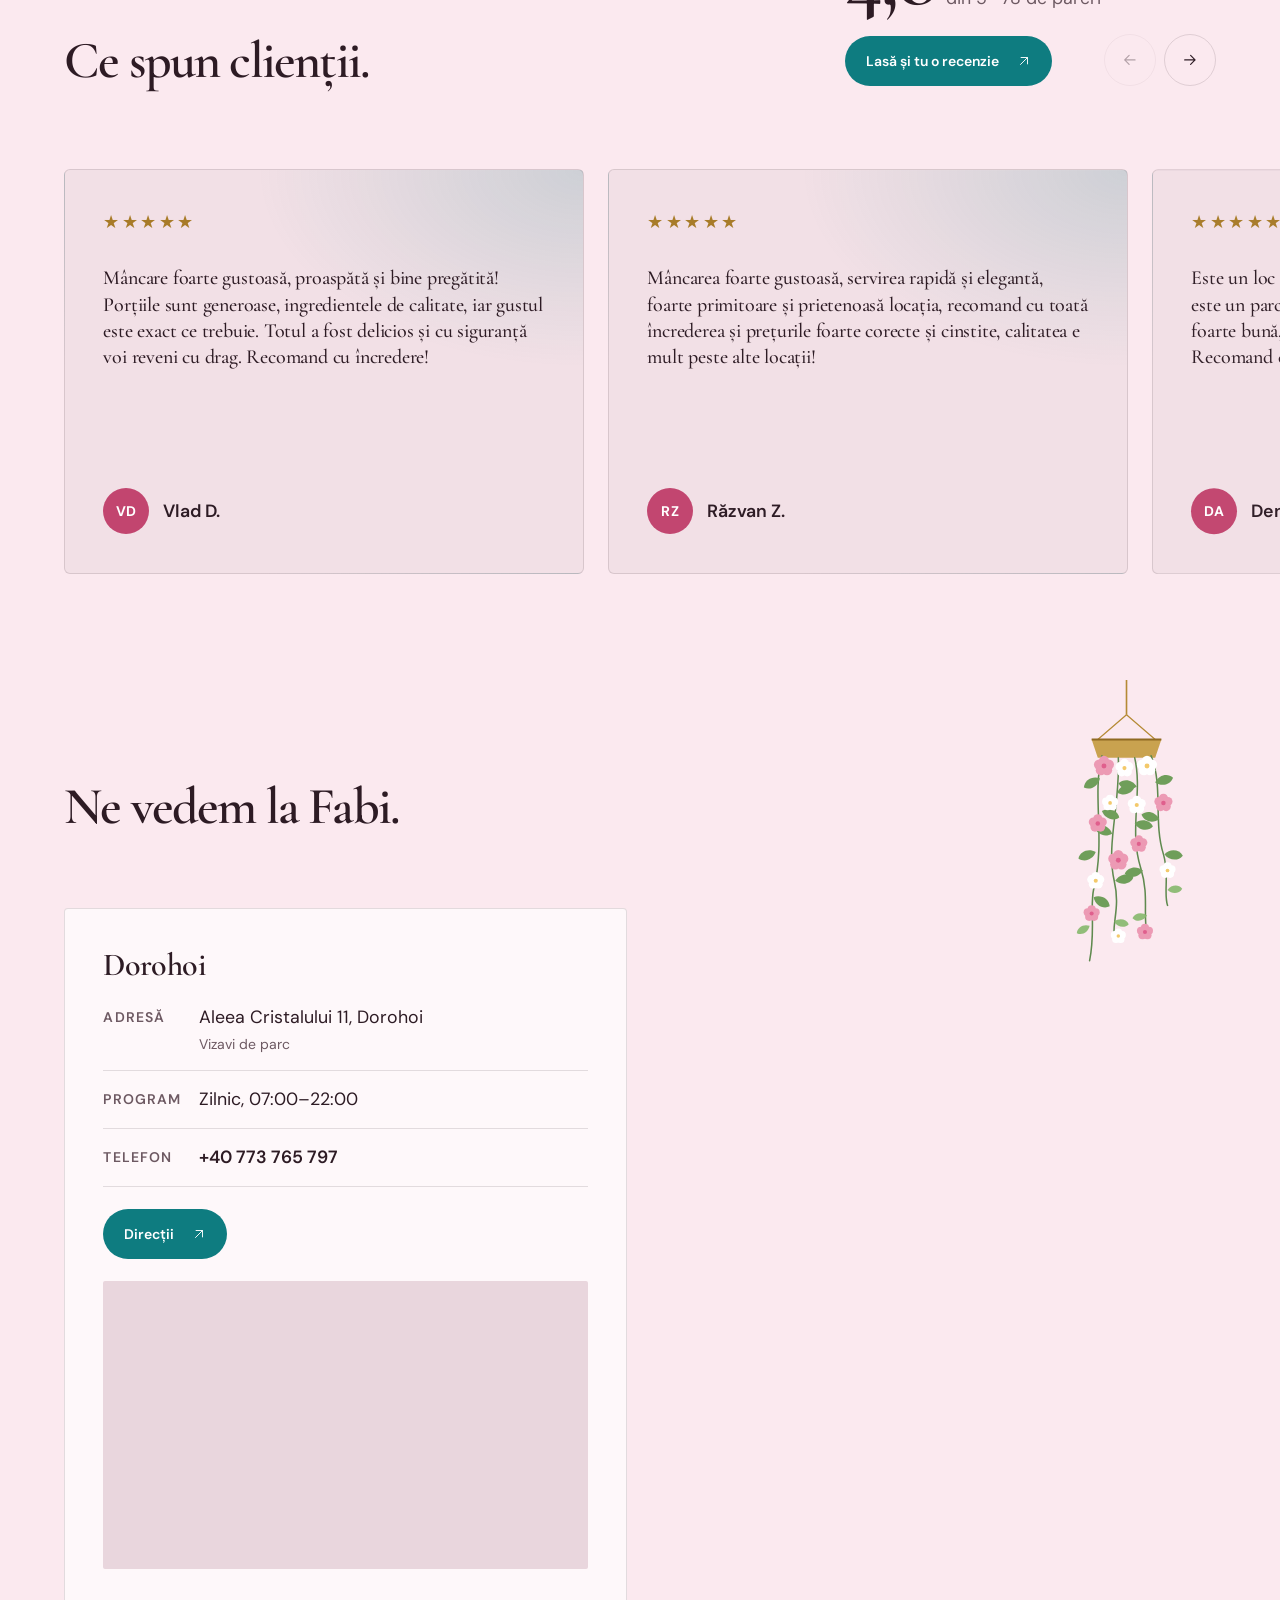
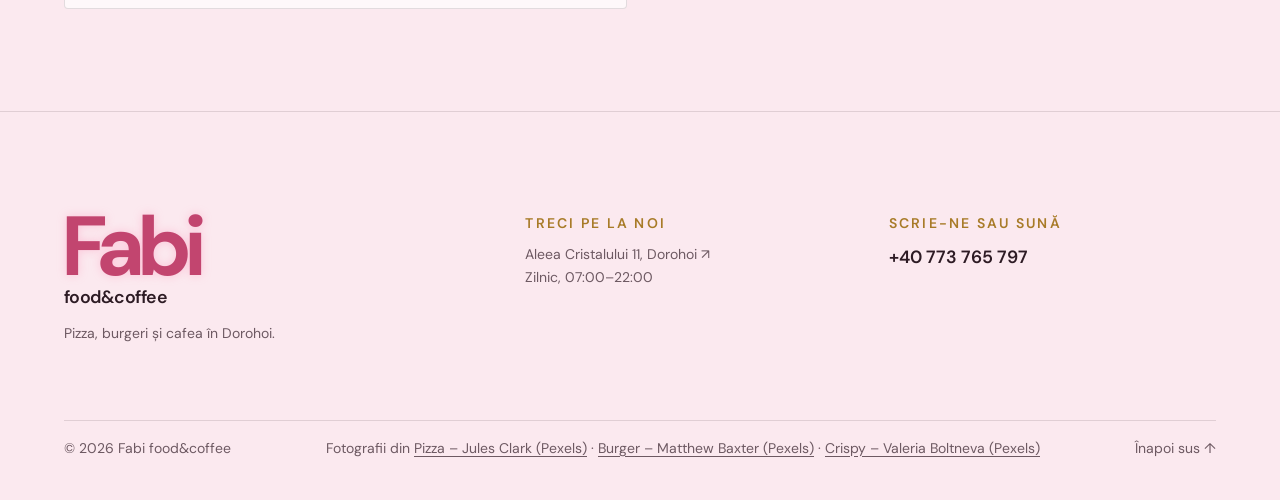
==== commit a0283a88: "Coș: nu mai apare textul null când lipsește o notă Co-Authored-By: Claude Opus 5.5 <noreply@anthropi" ====
--- a/index.html
+++ b/index.html
@@ -156,6 +156,6 @@
 
   <dialog class="welcome" aria-labelledby="welcome-title"><form method="dialog" class="welcome-close"><button aria-label="Închide">×</button></form><div class="welcome-photo" aria-hidden="true"><picture><source type="image/avif" srcset="assets/img/fabi/fabi-cafea.avif 512w" sizes="(min-width: 700px) 320px, 100vw"><img src="assets/img/fabi/fabi-cafea.webp" srcset="assets/img/fabi/fabi-cafea.webp 512w" sizes="(min-width: 700px) 320px, 100vw" width="512" height="512" alt="Imagine ilustrativă. Cappuccino cu croissant" loading="lazy" decoding="async"></picture></div><div class="welcome-body"><h2 id="welcome-title">Prima cafea e din partea casei.</h2><form class="welcome-step" data-step="email" novalidate><p>Lasă-ne adresa de e-mail. Îți trimitem un cod de confirmare, iar după ce îl introduci primești voucherul pe telefon.</p><label for="welcome-email">Adresa de e-mail</label><input id="welcome-email" type="email" autocomplete="email" required placeholder="nume@exemplu.ro"><label class="welcome-consent"><input type="checkbox" required> <span>Sunt de acord să primesc e-mailuri de la Fabi food&amp;coffee. Mă pot dezabona oricând.</span></label><button class="button button-dark">Trimite-mi codul</button><p class="welcome-error" role="alert"></p></form><form class="welcome-step" data-step="code" hidden novalidate><p>Ți-am trimis un cod de 6 cifre la <strong class="welcome-to"></strong>. Scrie-l aici.</p><label for="welcome-code">Codul de confirmare</label><input id="welcome-code" inputmode="numeric" autocomplete="one-time-code" maxlength="6" pattern="[0-9]{6}" required><button class="button button-dark">Confirmă</button><p class="welcome-demo" hidden></p><button type="button" class="welcome-back">Altă adresă de e-mail</button><p class="welcome-error" role="alert"></p></form><div class="welcome-step" data-step="voucher" hidden><p>Gata! Arată voucherul la bar, la prima vizită.</p><div class="ticket"><div class="ticket-qr" aria-hidden="true"></div><div class="ticket-info"><span class="ticket-label">Espresso din partea casei</span><strong class="ticket-code"></strong><span class="ticket-until"></span></div></div><small>Un voucher pe adresă de e-mail, la prima vizită. Valabil 30 de zile.</small></div></div></dialog><button type="button" class="voucher-pill" hidden>Voucherul tău ☕</button>
   <script defer src="assets/js/extra.js?v=c9b80ef7"></script>
-  <script id="comenzi-config" type="application/json">{"produse":{"pizza-margherita":{"nume":"Pizza Margherita","pret":28,"cat":"pizza","descriere":"Mozzarella, sos de roșii și busuioc."},"pizza-capriciosa":{"nume":"Pizza Capriciosa","pret":33,"cat":"pizza","descriere":"Șuncă, mozzarella, ciuperci, măsline și sos de roșii."},"quattro-formaggi":{"nume":"Quattro Formaggi","pret":33,"cat":"pizza","descriere":"Mozzarella, parmezan, gorgonzola și emmentaler."},"quattro-stagioni":{"nume":"Quattro Stagioni","pret":33,"cat":"pizza","descriere":"Mozzarella, salam, șuncă, ciuperci, măsline și sos de roșii."},"pizza-cu-ton":{"nume":"Pizza cu ton","pret":33,"cat":"pizza","descriere":"Ton, ceapă și sos de roșii."},"pizza-diavola":{"nume":"Pizza Diavola","pret":33,"cat":"pizza","descriere":"Salam picant, mozzarella și sos de roșii."},"prosciutto-crudo":{"nume":"Prosciutto Crudo","pret":33,"cat":"pizza","descriere":"Șuncă, mozzarella, parmezan, rucola și sos de roșii."},"pizza-hawai":{"nume":"Pizza Hawai","pret":33,"cat":"pizza","descriere":"Ananas, șuncă, mozzarella și sos de roșii."},"fabi-deluxe":{"nume":"Fabi Deluxe","pret":35,"cat":"pizza","descriere":"Mozzarella, salam, șuncă, cârnăciori, bacon, ciuperci, măsline și porumb."},"pizza-vegetariana":{"nume":"Pizza vegetariană","pret":33,"cat":"pizza","descriere":"Mozzarella, ciuperci, ardei, măsline, porumb și sos de roșii."},"pizza-cu-piept-de-pui":{"nume":"Pizza cu piept de pui","pret":33,"cat":"pizza","descriere":"Piept de pui, mozzarella și sos de roșii."},"royal-burger":{"nume":"Royal Burger","pret":30,"cat":"burgeri","descriere":"Burger de vită servit cu cartofi și sos."},"burger-pui":{"nume":"Burger pui","pret":18,"cat":"burgeri","descriere":"Pui, cheddar, salată și roșii. Servit cu cartofi și sos."},"burger-in-cheddar":{"nume":"Burger în cheddar","pret":40,"cat":"burgeri","descriere":"Carne de vită, cheddar, cartofi și sos."},"snitel-xxl":{"nume":"Șnițel XXL","pret":30,"cat":"preparate","descriere":"Șnițel de pui cu salată de varză, cartofi și sos."},"shaorma":{"nume":"Shaorma","pret":30,"cat":"preparate","descriere":"Shaorma în lipie, cu cartofi și sos."},"shaorma-la-farfurie":{"nume":"Shaorma la farfurie","pret":35,"cat":"preparate","descriere":"Carne de pui cu cartofi, salată, sos și chiflă."},"crispy-de-pui":{"nume":"Crispy de pui","pret":29,"cat":"preparate","descriere":"Crispy de pui cu cartofi și sos."},"turta-cu-sunca":{"nume":"Turtă cu șuncă","pret":15,"cat":"turte","descriere":"Cu mozzarella și șuncă."},"turta-cu-pui":{"nume":"Turtă cu pui","pret":15,"cat":"turte","descriere":"Cu mozzarella și piept de pui."}},"grupuri":{"marime":{"titlu":"Mărime","tip":"una","variante":[{"nume":"33 cm","pret":0},{"nume":"50 cm","pret":22}]},"meniu":{"titlu":"Fă-l meniu","tip":"multe","variante":[{"nume":"Suc la doză","pret":6}]},"extra":{"titlu":"Extra","tip":"multe","variante":[{"nume":"Sos extra","pret":3},{"nume":"Cașcaval extra","pret":5}]},"fara":{"titlu":"Fără","tip":"multe","variante":[{"nume":"fără ceapă","pret":0},{"nume":"fără sos","pret":0}]}},"categorii":{"pizza":["marime","extra"],"burgeri":["meniu","extra","fara"],"preparate":["meniu","extra","fara"],"turte":["extra"]},"ridicare":{"minute":20},"livrare":{"activ":true,"taxa":5,"minim":30,"minute":40,"zona":"Dorohoi"},"exemple":true,"program":[{"zile":["Monday","Tuesday","Wednesday","Thursday","Friday","Saturday","Sunday"],"deschide":"07:00","inchide":"22:00"}],"telefon":"+40 773 765 797","tel":"tel:+40773765797","supabaseUrl":"https://smvsftefsffdpqnhcrjf.supabase.co","supabaseCheie":"sb_publishable_1EG6ZYM96nJJedQ6F_MMqw_8IE2Zp2l","prezentare":true,"plata":""}</script><script defer src="assets/js/comenzi.js?v=8eeb2549"></script>
+  <script id="comenzi-config" type="application/json">{"produse":{"pizza-margherita":{"nume":"Pizza Margherita","pret":28,"cat":"pizza","descriere":"Mozzarella, sos de roșii și busuioc."},"pizza-capriciosa":{"nume":"Pizza Capriciosa","pret":33,"cat":"pizza","descriere":"Șuncă, mozzarella, ciuperci, măsline și sos de roșii."},"quattro-formaggi":{"nume":"Quattro Formaggi","pret":33,"cat":"pizza","descriere":"Mozzarella, parmezan, gorgonzola și emmentaler."},"quattro-stagioni":{"nume":"Quattro Stagioni","pret":33,"cat":"pizza","descriere":"Mozzarella, salam, șuncă, ciuperci, măsline și sos de roșii."},"pizza-cu-ton":{"nume":"Pizza cu ton","pret":33,"cat":"pizza","descriere":"Ton, ceapă și sos de roșii."},"pizza-diavola":{"nume":"Pizza Diavola","pret":33,"cat":"pizza","descriere":"Salam picant, mozzarella și sos de roșii."},"prosciutto-crudo":{"nume":"Prosciutto Crudo","pret":33,"cat":"pizza","descriere":"Șuncă, mozzarella, parmezan, rucola și sos de roșii."},"pizza-hawai":{"nume":"Pizza Hawai","pret":33,"cat":"pizza","descriere":"Ananas, șuncă, mozzarella și sos de roșii."},"fabi-deluxe":{"nume":"Fabi Deluxe","pret":35,"cat":"pizza","descriere":"Mozzarella, salam, șuncă, cârnăciori, bacon, ciuperci, măsline și porumb."},"pizza-vegetariana":{"nume":"Pizza vegetariană","pret":33,"cat":"pizza","descriere":"Mozzarella, ciuperci, ardei, măsline, porumb și sos de roșii."},"pizza-cu-piept-de-pui":{"nume":"Pizza cu piept de pui","pret":33,"cat":"pizza","descriere":"Piept de pui, mozzarella și sos de roșii."},"royal-burger":{"nume":"Royal Burger","pret":30,"cat":"burgeri","descriere":"Burger de vită servit cu cartofi și sos."},"burger-pui":{"nume":"Burger pui","pret":18,"cat":"burgeri","descriere":"Pui, cheddar, salată și roșii. Servit cu cartofi și sos."},"burger-in-cheddar":{"nume":"Burger în cheddar","pret":40,"cat":"burgeri","descriere":"Carne de vită, cheddar, cartofi și sos."},"snitel-xxl":{"nume":"Șnițel XXL","pret":30,"cat":"preparate","descriere":"Șnițel de pui cu salată de varză, cartofi și sos."},"shaorma":{"nume":"Shaorma","pret":30,"cat":"preparate","descriere":"Shaorma în lipie, cu cartofi și sos."},"shaorma-la-farfurie":{"nume":"Shaorma la farfurie","pret":35,"cat":"preparate","descriere":"Carne de pui cu cartofi, salată, sos și chiflă."},"crispy-de-pui":{"nume":"Crispy de pui","pret":29,"cat":"preparate","descriere":"Crispy de pui cu cartofi și sos."},"turta-cu-sunca":{"nume":"Turtă cu șuncă","pret":15,"cat":"turte","descriere":"Cu mozzarella și șuncă."},"turta-cu-pui":{"nume":"Turtă cu pui","pret":15,"cat":"turte","descriere":"Cu mozzarella și piept de pui."}},"grupuri":{"marime":{"titlu":"Mărime","tip":"una","variante":[{"nume":"33 cm","pret":0},{"nume":"50 cm","pret":22}]},"meniu":{"titlu":"Fă-l meniu","tip":"multe","variante":[{"nume":"Suc la doză","pret":6}]},"extra":{"titlu":"Extra","tip":"multe","variante":[{"nume":"Sos extra","pret":3},{"nume":"Cașcaval extra","pret":5}]},"fara":{"titlu":"Fără","tip":"multe","variante":[{"nume":"fără ceapă","pret":0},{"nume":"fără sos","pret":0}]}},"categorii":{"pizza":["marime","extra"],"burgeri":["meniu","extra","fara"],"preparate":["meniu","extra","fara"],"turte":["extra"]},"ridicare":{"minute":20},"livrare":{"activ":true,"taxa":5,"minim":30,"minute":40,"zona":"Dorohoi"},"exemple":true,"program":[{"zile":["Monday","Tuesday","Wednesday","Thursday","Friday","Saturday","Sunday"],"deschide":"07:00","inchide":"22:00"}],"telefon":"+40 773 765 797","tel":"tel:+40773765797","supabaseUrl":"https://smvsftefsffdpqnhcrjf.supabase.co","supabaseCheie":"sb_publishable_1EG6ZYM96nJJedQ6F_MMqw_8IE2Zp2l","prezentare":true,"plata":""}</script><script defer src="assets/js/comenzi.js?v=1ec57d7b"></script>
 </body>
 </html>
